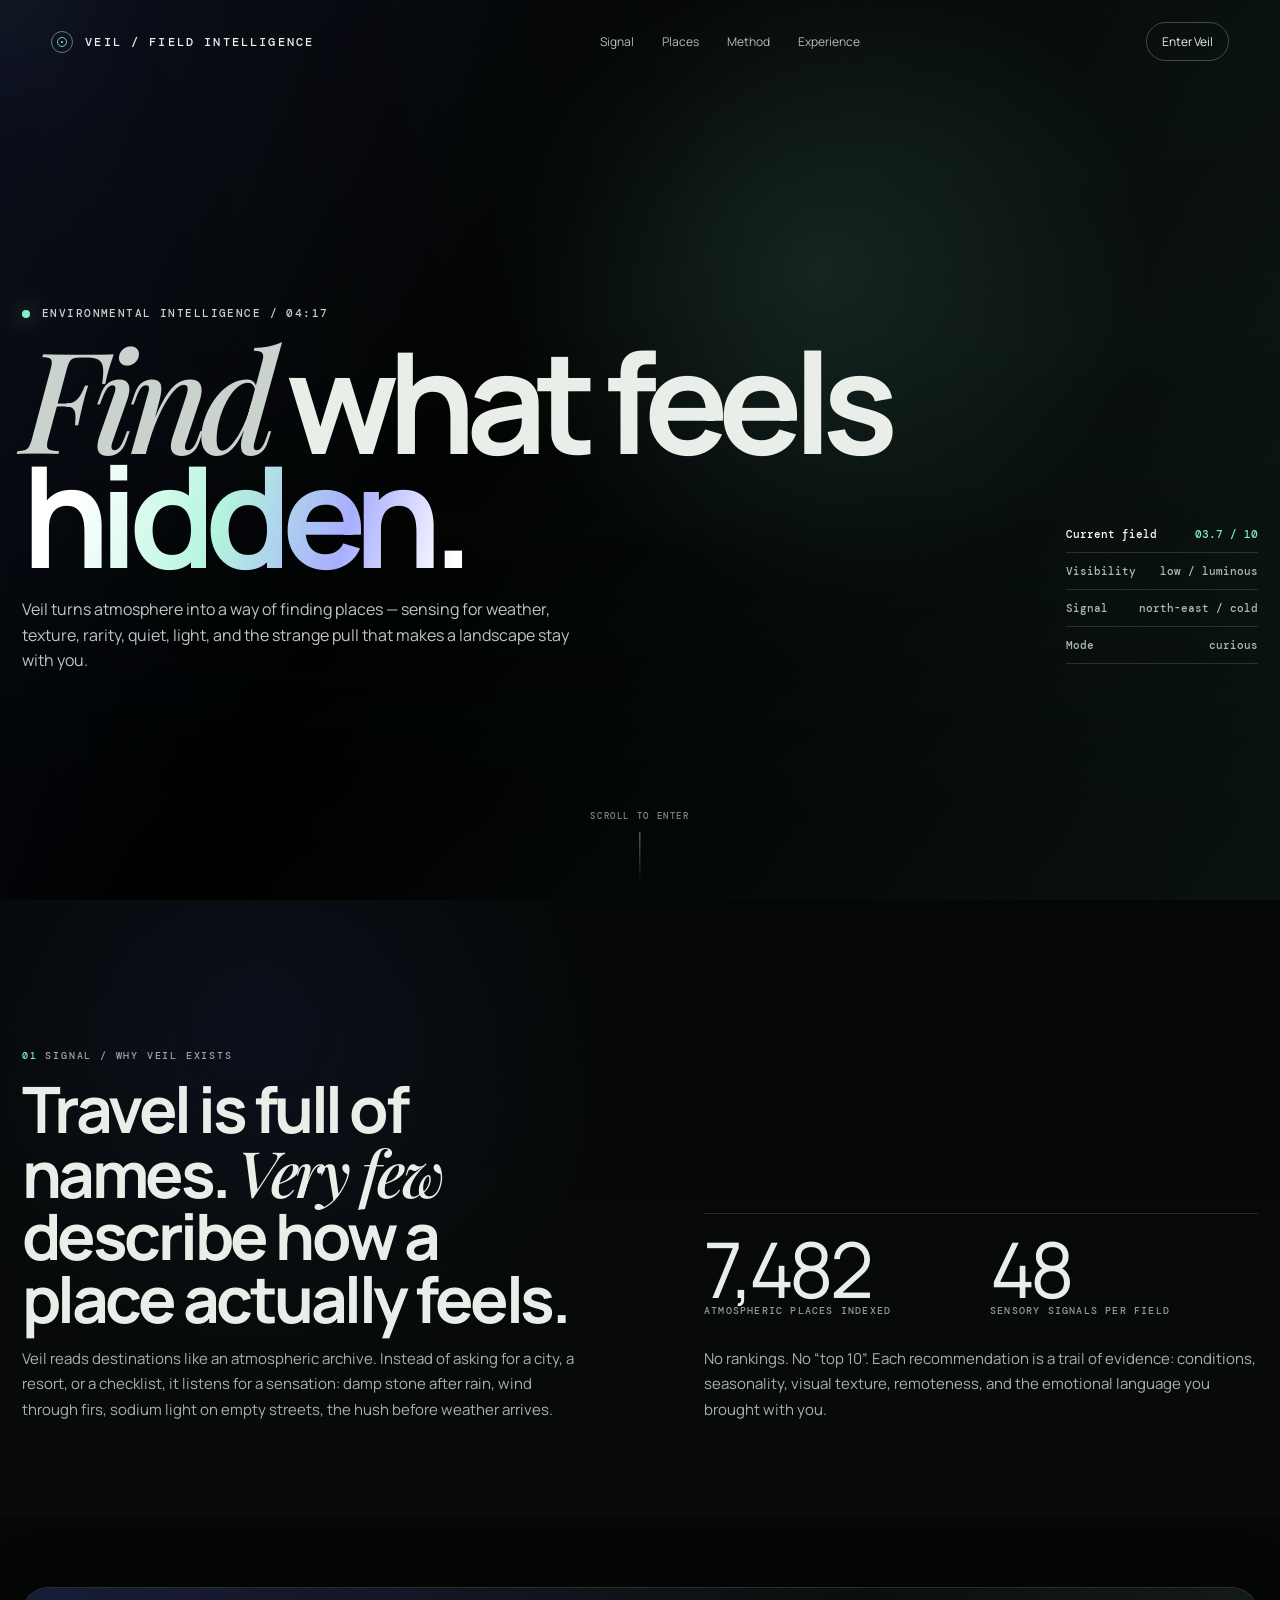
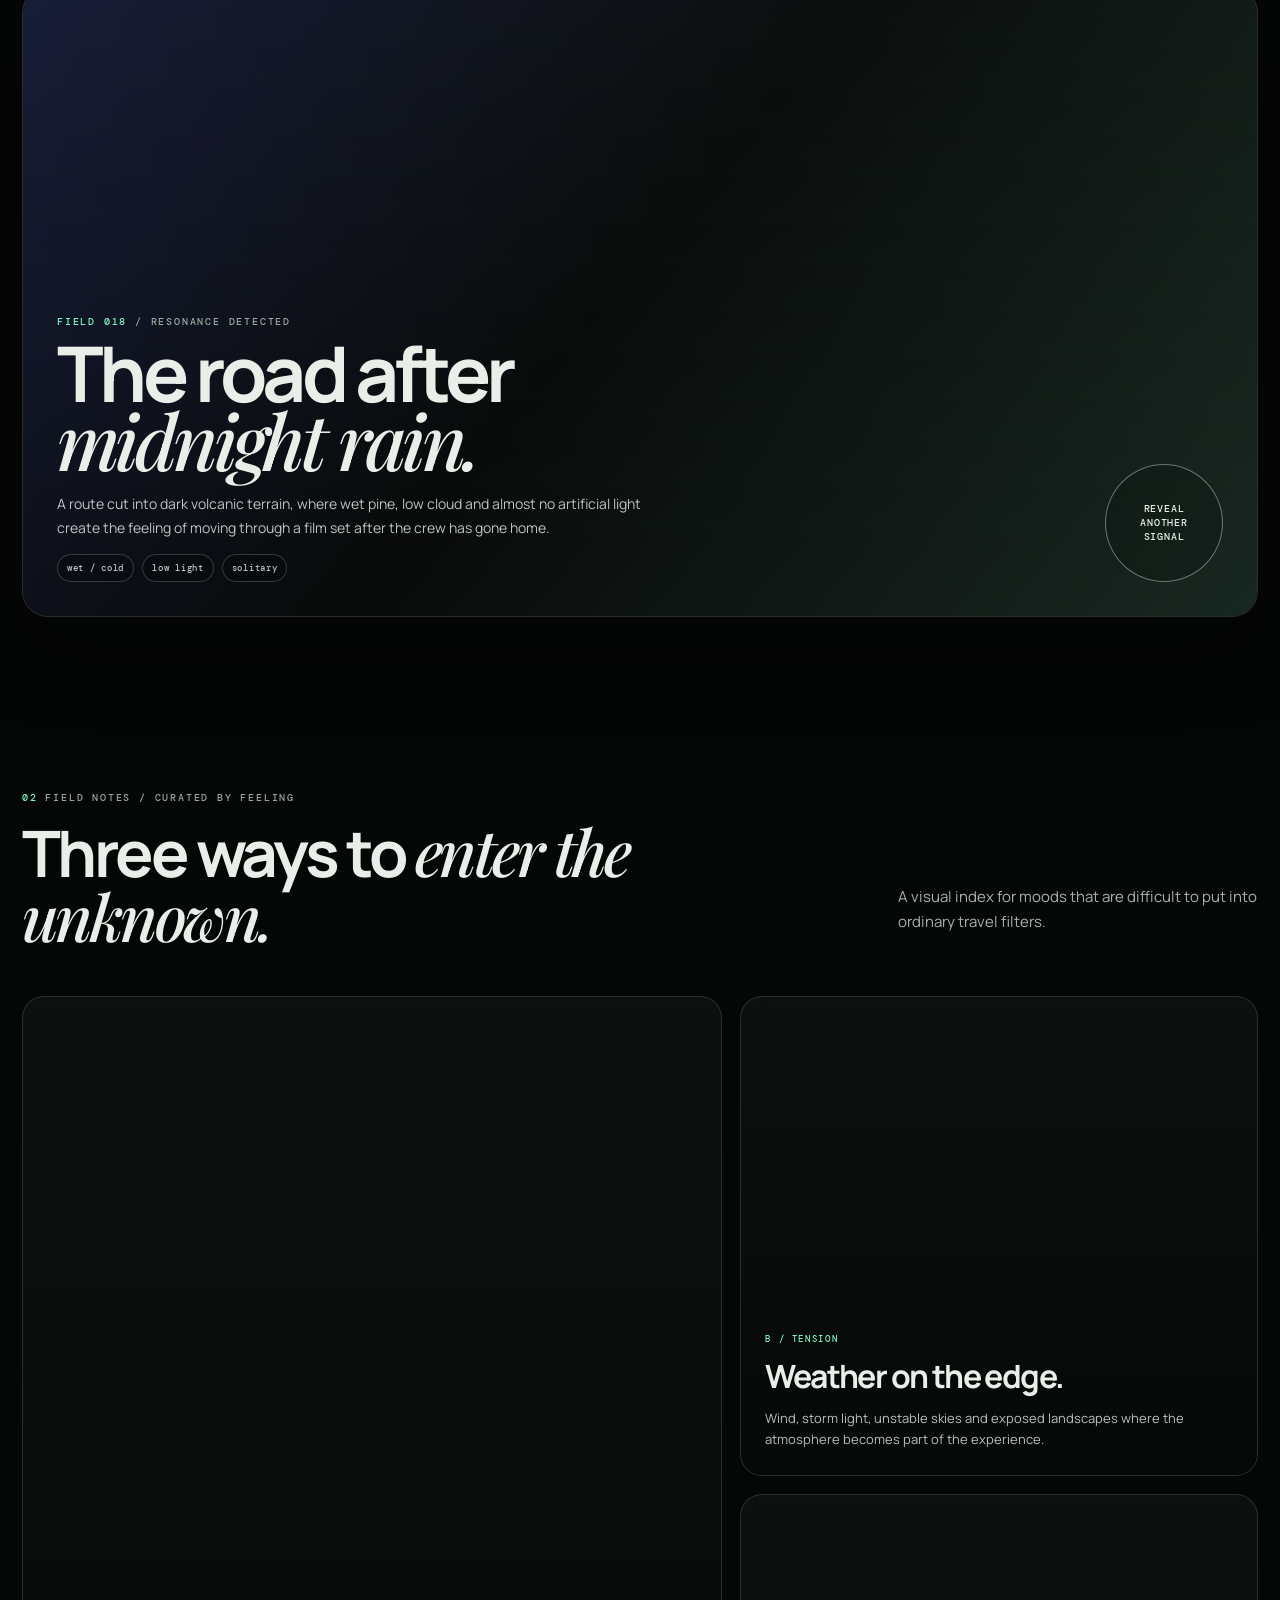
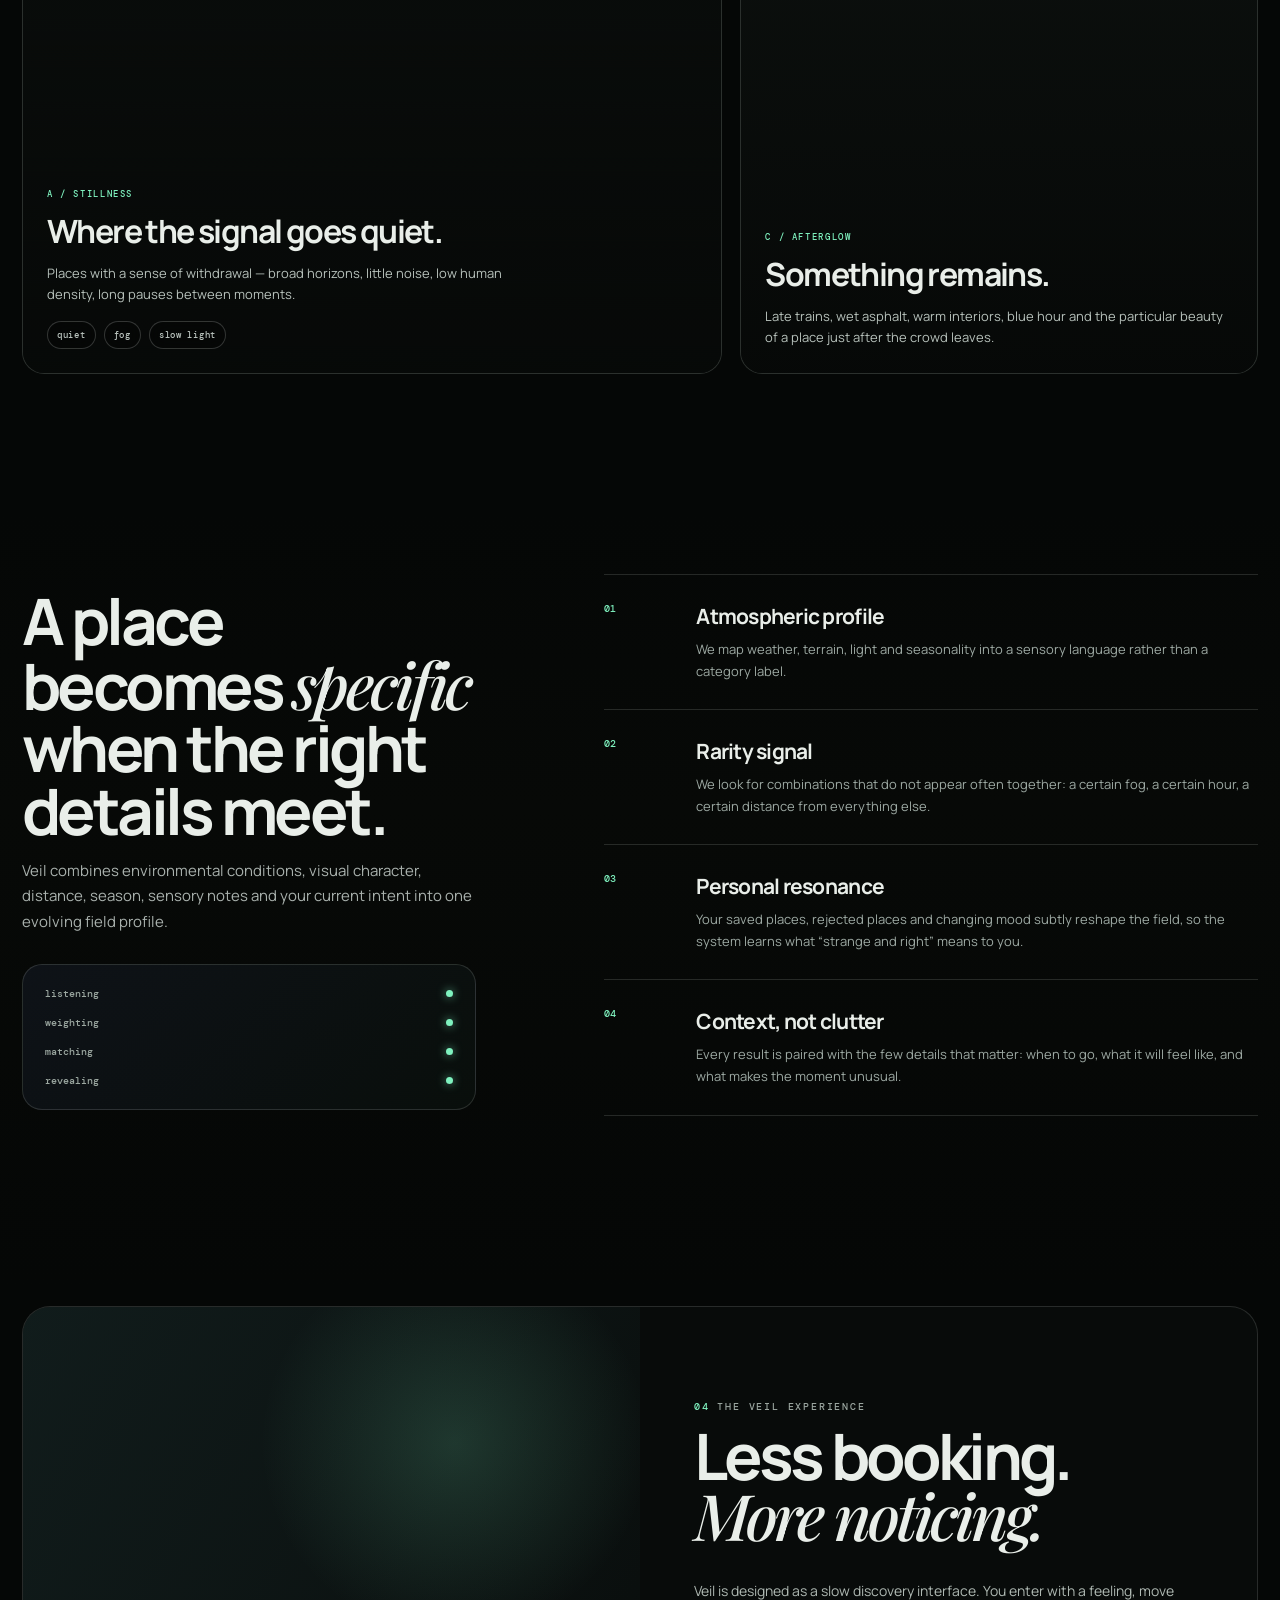
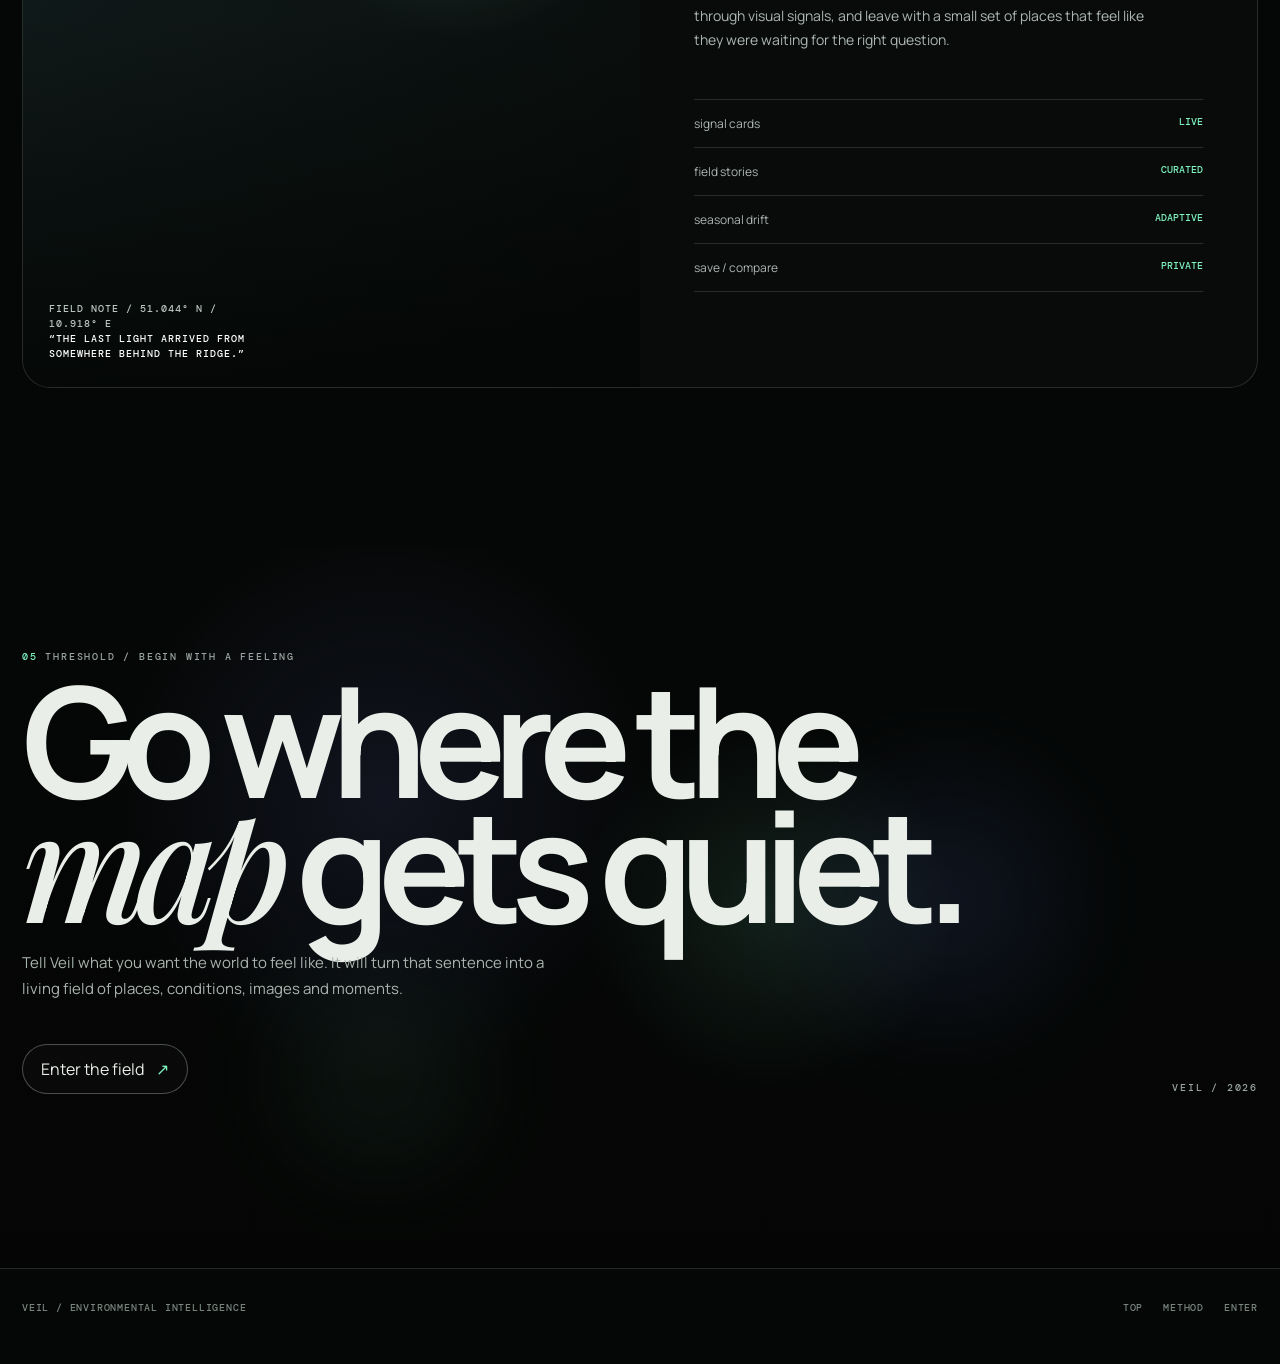
==== index.html @ 1cce7ec7 "Replace live homepage with randomly selected Veil website" ====
<!doctype html>
<html lang="en">
<head>
  <meta charset="utf-8" />
  <meta name="viewport" content="width=device-width, initial-scale=1" />
  <meta name="theme-color" content="#060807" />
  <meta name="description" content="Veil — an environmental intelligence experience for finding atmospheric places beyond ordinary travel categories." />
  <title>Veil — Find what feels hidden</title>
  <link rel="preconnect" href="https://fonts.googleapis.com">
  <link rel="preconnect" href="https://fonts.gstatic.com" crossorigin>
  <link href="https://fonts.googleapis.com/css2?family=DM+Mono:wght@400;500&family=Manrope:wght@400;500;600;700;800&family=Playfair+Display:ital,wght@0,500;0,600;1,500;1,600&display=swap" rel="stylesheet">
  <style>
    :root{
      --bg:#050706;
      --bg-soft:#0a0e0c;
      --paper:#e9eee9;
      --muted:#9ca8a2;
      --line:rgba(233,238,233,.14);
      --accent:#7ff2bf;
      --accent-2:#8c9cff;
      --accent-3:#75d7e7;
      --card:rgba(255,255,255,.045);
      --shadow:0 30px 80px rgba(0,0,0,.44);
      --ease:cubic-bezier(.2,.75,.2,1);
    }
    *{box-sizing:border-box}
    html{scroll-behavior:smooth;background:var(--bg)}
    body{margin:0;background:var(--bg);color:var(--paper);font-family:Manrope,system-ui,sans-serif;overflow-x:hidden}
    body.locked{overflow:hidden}
    a{color:inherit;text-decoration:none}
    button{font:inherit;color:inherit;background:none;border:0;cursor:pointer}
    img{display:block;max-width:100%}
    ::selection{background:rgba(127,242,191,.25);color:#fff}

    .grain{position:fixed;inset:-20%;pointer-events:none;z-index:50;opacity:.055;background-image:url("data:image/svg+xml,%3Csvg xmlns='http://www.w3.org/2000/svg' width='140' height='140' viewBox='0 0 140 140'%3E%3Cfilter id='n'%3E%3CfeTurbulence type='fractalNoise' baseFrequency='.83' numOctaves='4' stitchTiles='stitch'/%3E%3C/filter%3E%3Crect width='100%25' height='100%25' filter='url(%23n)' opacity='.9'/%3E%3C/svg%3E");mix-blend-mode:soft-light}
    .cursor-glow{position:fixed;width:340px;height:340px;border-radius:50%;pointer-events:none;z-index:2;transform:translate(-50%,-50%);background:radial-gradient(circle,rgba(127,242,191,.08),rgba(100,130,255,.05) 28%,transparent 68%);filter:blur(10px)}
    .ambient-orb{position:absolute;filter:blur(50px);pointer-events:none;opacity:.42}

    .nav{position:fixed;top:0;left:0;right:0;z-index:40;display:flex;align-items:center;justify-content:space-between;padding:22px clamp(22px,4vw,56px);transition:.45s var(--ease);border-bottom:1px solid transparent}
    .nav.scrolled{background:rgba(5,7,6,.72);backdrop-filter:blur(20px);border-color:var(--line)}
    .brand{display:flex;gap:12px;align-items:center;text-transform:uppercase;letter-spacing:.18em;font:500 12px/1 'DM Mono',monospace}
    .brand-mark{width:22px;height:22px;border:1px solid rgba(233,238,233,.45);border-radius:50%;position:relative}
    .brand-mark:before,.brand-mark:after{content:"";position:absolute;inset:5px;border:1px solid rgba(127,242,191,.85);border-radius:50%}
    .brand-mark:after{inset:9px;background:var(--accent);border:0;box-shadow:0 0 14px rgba(127,242,191,.6)}
    .nav-links{display:flex;gap:28px;font-size:12px;color:#b4bdb8}
    .nav-links a{transition:.25s ease}.nav-links a:hover{color:#fff}
    .nav-cta{padding:10px 15px;border:1px solid rgba(233,238,233,.25);border-radius:999px;font-size:12px;transition:.25s ease}
    .nav-cta:hover{border-color:rgba(127,242,191,.7);color:var(--accent)}

    main{position:relative;z-index:3}
    section{position:relative}
    .shell{width:min(1240px,calc(100% - 44px));margin:auto}
    .eyebrow{font:500 10px/1.2 'DM Mono',monospace;letter-spacing:.18em;text-transform:uppercase;color:#9aa59f}
    .eyebrow span{color:var(--accent)}
    .section-title{font-size:clamp(32px,5vw,66px);line-height:.98;letter-spacing:-.055em;margin:16px 0 0;max-width:780px}
    .section-title em{font-family:'Playfair Display',serif;font-weight:500}
    .body-copy{color:#a9b1ad;line-height:1.7;font-size:15px;max-width:620px}

    .hero{min-height:100svh;display:flex;align-items:flex-end;padding:140px 0 58px;overflow:hidden}
    .hero-media{position:absolute;inset:0;background:
      linear-gradient(180deg,rgba(5,7,6,.08) 0%,rgba(5,7,6,.22) 35%,rgba(5,7,6,.92) 86%,#050706 100%),
      linear-gradient(110deg,rgba(5,7,6,.42),transparent 44%,rgba(10,30,28,.22)),
      url('https://images.unsplash.com/photo-1511497584788-876760111969?auto=format&fit=crop&w=2200&q=86') center/cover;filter:saturate(.78) contrast(1.05)}
    .hero-media:after{content:"";position:absolute;inset:0;background:radial-gradient(circle at 64% 30%,rgba(104,225,207,.12),transparent 32%),linear-gradient(120deg,rgba(88,106,255,.11),transparent 38%,rgba(127,242,191,.07));mix-blend-mode:screen}
    .hero-content{position:relative;z-index:3;display:grid;grid-template-columns:minmax(0,1.18fr) minmax(260px,.42fr);gap:36px;align-items:end}
    .hero-kicker{display:flex;gap:12px;align-items:center;color:#cad1cd;font:500 11px/1 'DM Mono',monospace;text-transform:uppercase;letter-spacing:.13em;margin-bottom:20px}
    .pulse{width:8px;height:8px;border-radius:50%;background:var(--accent);box-shadow:0 0 22px rgba(127,242,191,.8)}
    .hero h1{font-size:clamp(68px,11vw,158px);line-height:.81;letter-spacing:-.075em;margin:0;max-width:940px}
    .hero h1 .soft{color:#cad2cd;font-family:'Playfair Display',serif;font-style:italic;font-weight:500;letter-spacing:-.07em}
    .hero h1 .glow{background:linear-gradient(105deg,#fff 15%,#b4f5dd 45%,#a8aeff 72%,#fff 95%);-webkit-background-clip:text;background-clip:text;color:transparent}
    .hero-sub{margin:26px 0 0;color:#bdc6c1;font-size:16px;line-height:1.6;max-width:560px}
    .hero-meta{justify-self:end;align-self:end;max-width:280px;padding-bottom:10px}
    .meta-line{display:flex;justify-content:space-between;gap:24px;border-bottom:1px solid var(--line);padding:11px 0;font:500 11px 'DM Mono',monospace;color:#adb8b2}
    .meta-line strong{color:#fff;font-weight:500}.meta-line em{font-style:normal;color:var(--accent)}
    .hero-scroll{position:absolute;bottom:18px;left:50%;transform:translateX(-50%);font:500 9px 'DM Mono',monospace;letter-spacing:.18em;color:#7d8984;text-transform:uppercase}
    .hero-scroll:after{content:"";display:block;width:1px;height:50px;background:linear-gradient(#7d8984,transparent);margin:10px auto 0}

    .intro{padding:150px 0 80px;background:radial-gradient(circle at 20% 20%,rgba(80,109,255,.08),transparent 32%),linear-gradient(180deg,#050706 0%,#080b0a 100%)}
    .intro-grid{display:grid;grid-template-columns:1fr 1fr;gap:10vw;align-items:end}
    .signal-box{border-top:1px solid var(--line);padding-top:20px;display:grid;grid-template-columns:1fr 1fr;gap:18px}

    .signal-value{font-size:clamp(42px,6vw,82px);letter-spacing:-.06em;line-height:.9}
    .signal-label{font:500 10px/1.5 'DM Mono',monospace;letter-spacing:.12em;text-transform:uppercase;color:#8f9c95;align-self:end}

    .reveal-station{padding:70px 0 155px}
    .station{position:relative;border:1px solid var(--line);border-radius:26px;min-height:630px;overflow:hidden;background:#0b0f0d;box-shadow:var(--shadow)}
    .station-media{position:absolute;inset:0;background:
      linear-gradient(180deg,rgba(7,10,9,.08),rgba(7,10,9,.9) 88%),
      url('https://images.unsplash.com/photo-1500534623283-312aade485b7?auto=format&fit=crop&w=2200&q=86') center/cover;filter:saturate(.72)}
    .station-overlay{position:absolute;inset:0;background:linear-gradient(130deg,rgba(75,87,255,.18),transparent 48%,rgba(127,242,191,.13));mix-blend-mode:screen}
    .station-content{position:absolute;inset:auto 34px 34px 34px;display:grid;grid-template-columns:1fr auto;gap:34px;align-items:end}
    .station-title{font-size:clamp(40px,6vw,86px);line-height:.88;letter-spacing:-.06em;margin:11px 0 16px;max-width:720px}
    .station-title em{font-family:'Playfair Display',serif;font-weight:500}
    .station-copy{color:#bbc4bf;max-width:610px;line-height:1.7;font-size:14px}
    .round-action{width:118px;height:118px;border:1px solid rgba(233,238,233,.42);border-radius:50%;display:grid;place-items:center;transition:.4s var(--ease);background:rgba(0,0,0,.14);backdrop-filter:blur(8px)}
    .round-action:hover{transform:scale(1.06) rotate(3deg);border-color:var(--accent);box-shadow:0 0 40px rgba(127,242,191,.12)}
    .round-action span{font:500 10px 'DM Mono',monospace;text-align:center;line-height:1.4;letter-spacing:.08em;text-transform:uppercase}

    .editorial{padding:20px 0 140px}
    .editorial-head{display:flex;justify-content:space-between;gap:30px;align-items:end;margin-bottom:46px}
    .editorial-head .body-copy{max-width:360px}
    .mosaic{display:grid;grid-template-columns:1.15fr .85fr;gap:18px}
    .tile{position:relative;border-radius:22px;overflow:hidden;border:1px solid var(--line);min-height:480px;background:#0c100e}
    .tile.tall{min-height:690px}
    .tile-media{position:absolute;inset:0;background-size:cover;background-position:center;transition:transform 1.4s var(--ease),filter 1s ease}
    .tile:hover .tile-media{transform:scale(1.05);filter:saturate(.95) contrast(1.04)}
    .tile.one .tile-media{background-image:linear-gradient(180deg,rgba(6,8,7,.02),rgba(6,8,7,.9)),url('https://images.unsplash.com/photo-1464822759023-fed622ff2c3b?auto=format&fit=crop&w=1500&q=86')}
    .tile.two .tile-media{background-image:linear-gradient(180deg,rgba(6,8,7,.04),rgba(6,8,7,.94)),url('https://images.unsplash.com/photo-1500534623283-312aade485b7?auto=format&fit=crop&w=1200&q=86')}
    .tile.three .tile-media{background-image:linear-gradient(180deg,rgba(6,8,7,.04),rgba(6,8,7,.94)),url('https://images.unsplash.com/photo-1441974231531-c6227db76b6e?auto=format&fit=crop&w=1200&q=86')}
    .tile-content{position:absolute;left:24px;right:24px;bottom:24px}.tile-index{font:500 9px 'DM Mono',monospace;letter-spacing:.18em;color:var(--accent)}
    .tile h3{font-size:32px;letter-spacing:-.05em;margin:9px 0 10px}.tile p{margin:0;color:#b7c1bb;line-height:1.65;max-width:470px;font-size:13px}
    .tag-row{display:flex;flex-wrap:wrap;gap:8px;margin-top:15px}.tag{font:500 9px 'DM Mono',monospace;letter-spacing:.08em;padding:7px 9px;border:1px solid rgba(233,238,233,.2);border-radius:999px;color:#b9c2bd;background:rgba(0,0,0,.16);backdrop-filter:blur(10px)}

    .method{padding:60px 0 170px;background:linear-gradient(180deg,#050706,#070907 38%,#050706)}
    .method-grid{display:grid;grid-template-columns:.82fr 1.18fr;gap:10vw}
    .method-sticky{position:sticky;top:110px;height:max-content}
    .method-list{border-top:1px solid var(--line)}
    .method-item{display:grid;grid-template-columns:64px 1fr;gap:28px;padding:27px 0;border-bottom:1px solid var(--line);transition:.35s ease}
    .method-item:hover{padding-left:12px;background:linear-gradient(90deg,rgba(127,242,191,.03),transparent)}
    .method-num{font:500 10px 'DM Mono',monospace;color:var(--accent)}
    .method-item h3{margin:0 0 8px;font-size:21px;letter-spacing:-.035em}.method-item p{margin:0;color:#9da9a3;line-height:1.7;font-size:13px;max-width:600px}
    .flow-card{margin-top:30px;padding:22px;border:1px solid var(--line);border-radius:20px;background:linear-gradient(135deg,rgba(125,154,255,.07),rgba(127,242,191,.03));display:grid;gap:16px}
    .flow-row{display:flex;justify-content:space-between;align-items:center;font:500 10px 'DM Mono',monospace;color:#9ca8a1}.flow-dot{width:7px;height:7px;border-radius:50%;background:var(--accent);box-shadow:0 0 10px rgba(127,242,191,.7)}

    .experience{padding:20px 0 160px}
    .experience-card{display:grid;grid-template-columns:1fr 1fr;border:1px solid var(--line);border-radius:28px;overflow:hidden;background:#080b0a}
    .experience-visual{min-height:680px;position:relative;background:linear-gradient(120deg,rgba(24,42,42,.55),rgba(8,11,10,.12)),url('https://images.unsplash.com/photo-1496307042754-b4aa456c4a2d?auto=format&fit=crop&w=1600&q=86') center/cover}
    .experience-visual:before{content:"";position:absolute;inset:0;background:radial-gradient(circle at 70% 20%,rgba(127,242,191,.16),transparent 28%),linear-gradient(180deg,transparent 45%,rgba(3,5,4,.82))}
    .visual-note{position:absolute;left:26px;bottom:26px;font:500 10px/1.5 'DM Mono',monospace;color:#bbc5bf;max-width:220px;text-transform:uppercase;letter-spacing:.1em}
    .visual-note strong{color:#fff;font-weight:500}.experience-copy{padding:58px 54px;display:flex;flex-direction:column;justify-content:center}.experience-copy h2{font-size:clamp(40px,5vw,72px);line-height:.92;letter-spacing:-.06em;margin:14px 0 18px}.experience-copy h2 em{font-family:'Playfair Display',serif;font-weight:500}.experience-copy p{color:#aeb8b2;line-height:1.75;max-width:480px;font-size:14px}.mini-list{margin:32px 0 0;border-top:1px solid var(--line)}.mini-list div{display:flex;justify-content:space-between;gap:20px;padding:15px 0;border-bottom:1px solid var(--line);font-size:12px;color:#aeb7b2}.mini-list span:last-child{font:500 10px 'DM Mono',monospace;color:var(--accent)}

    .cta{padding:50px 0 120px;min-height:80vh;display:flex;align-items:center;overflow:hidden}
    .cta-bg{position:absolute;inset:0;background:radial-gradient(circle at 60% 50%,rgba(127,242,191,.11),transparent 22%),radial-gradient(circle at 30% 35%,rgba(129,140,255,.1),transparent 28%),linear-gradient(180deg,#050706,#040504)}
    .cta-grid{display:grid;grid-template-columns:1fr auto;gap:40px;align-items:end;position:relative;z-index:3}
    .cta h2{font-size:clamp(70px,12vw,170px);letter-spacing:-.085em;line-height:.78;margin:17px 0 26px;max-width:1000px}.cta h2 .serif{font-family:'Playfair Display',serif;font-style:italic;font-weight:500}.cta-copy{color:#aab4ae;max-width:540px;line-height:1.7;font-size:15px}.cta-button{display:inline-flex;align-items:center;gap:12px;margin-top:28px;border:1px solid rgba(233,238,233,.3);padding:13px 18px;border-radius:999px;transition:.35s var(--ease);background:rgba(255,255,255,.02)}.cta-button:after{content:"↗";font-size:16px;color:var(--accent)}.cta-button:hover{border-color:var(--accent);transform:translateY(-2px);background:rgba(127,242,191,.05)}
    .orb-a{width:360px;height:360px;right:12%;top:24%;background:radial-gradient(circle,rgba(106,147,255,.34),transparent 68%)}.orb-b{width:300px;height:300px;left:18%;bottom:6%;background:radial-gradient(circle,rgba(127,242,191,.22),transparent 68%)}

    footer{padding:32px 0 50px;border-top:1px solid var(--line);color:#78847d}.footer-row{display:flex;justify-content:space-between;gap:20px;align-items:center;font:500 10px 'DM Mono',monospace;letter-spacing:.08em;text-transform:uppercase}.footer-links{display:flex;gap:20px}.footer-links a:hover{color:#cbd4cf}

    .modal{position:fixed;inset:0;z-index:70;background:rgba(2,3,2,.82);backdrop-filter:blur(24px);display:grid;place-items:center;padding:24px;opacity:0;pointer-events:none;transition:.35s ease}.modal.open{opacity:1;pointer-events:auto}.modal-card{width:min(900px,100%);aspect-ratio:16/9;border:1px solid var(--line);border-radius:24px;overflow:hidden;position:relative;background:#07100d;box-shadow:0 40px 120px rgba(0,0,0,.7);transform:translateY(18px) scale(.98);transition:.45s var(--ease)}.modal.open .modal-card{transform:none}.modal-media{position:absolute;inset:0;background:linear-gradient(180deg,rgba(3,6,5,.05),rgba(3,6,5,.92)),url('https://images.unsplash.com/photo-1482192505345-5655af888cc4?auto=format&fit=crop&w=1800&q=86') center/cover}.modal-center{position:absolute;inset:0;display:grid;place-items:center}.play{width:92px;height:92px;border-radius:50%;border:1px solid rgba(255,255,255,.65);background:rgba(255,255,255,.08);backdrop-filter:blur(10px);display:grid;place-items:center}.play:before{content:"";border-left:16px solid #fff;border-top:10px solid transparent;border-bottom:10px solid transparent;margin-left:5px}.modal-close{position:absolute;top:18px;right:18px;width:38px;height:38px;border-radius:50%;border:1px solid rgba(255,255,255,.25);display:grid;place-items:center;color:#fff;font-size:18px;background:rgba(0,0,0,.16)}

    .reveal{opacity:0;transform:translateY(40px);transition:opacity .95s var(--ease),transform .95s var(--ease)}.reveal.in{opacity:1;transform:none}
    .delay-1{transition-delay:.08s}.delay-2{transition-delay:.16s}.delay-3{transition-delay:.24s}

    @media (max-width: 900px){
      .nav-links{display:none}.nav{padding:18px 20px}.nav-cta{padding:9px 12px}
      .hero{padding-top:120px}.hero-content,.intro-grid,.method-grid,.experience-card,.cta-grid{grid-template-columns:1fr}.hero-meta{justify-self:start;width:100%;max-width:460px;margin-top:30px}.hero h1{font-size:clamp(62px,16vw,112px)}
      .intro{padding-top:110px}.mosaic{grid-template-columns:1fr}.tile.tall{min-height:560px}.method-sticky{position:relative;top:auto}.method-grid{gap:60px}.experience-visual{min-height:520px}.experience-copy{padding:44px 30px}.cta{min-height:68vh}.cta-grid{align-items:start}.cta h2{font-size:clamp(70px,19vw,128px)}
    }
    @media (max-width: 560px){
      .shell{width:min(100% - 28px,1240px)}.hero{padding-bottom:44px}.hero h1{font-size:21vw}.hero-sub{font-size:14px}.hero-meta{max-width:none}.station{min-height:560px;border-radius:20px}.station-content{inset:auto 20px 20px 20px;grid-template-columns:1fr}.round-action{width:84px;height:84px}.editorial-head{display:block}.editorial-head .body-copy{margin-top:18px}.tile{min-height:430px}.tile.tall{min-height:520px}.experience-card{border-radius:20px}.experience-visual{min-height:440px}.cta h2{font-size:23vw}.footer-row{display:block}.footer-links{margin-top:14px}
    }
    @media (prefers-reduced-motion: reduce){html{scroll-behavior:auto}.reveal{transition:none;opacity:1;transform:none}.tile-media,.station-media{transition:none}.cursor-glow{display:none}}
  </style>
</head>
<body>
  <div class="grain"></div>
  <div class="cursor-glow" id="cursorGlow"></div>

  <header class="nav" id="nav">
    <a class="brand" href="#top" aria-label="Veil home"><span class="brand-mark"></span><span>Veil / field intelligence</span></a>

    <nav class="nav-links" aria-label="Primary navigation">
      <a href="#signal">Signal</a><a href="#places">Places</a><a href="#method">Method</a><a href="#experience">Experience</a>
    </nav>
    <a class="nav-cta" href="#enter">Enter Veil</a>
  </header>

  <main id="top">
    <section class="hero">
      <div class="hero-media" aria-hidden="true"></div>
      <div class="shell hero-content">
        <div>
          <div class="hero-kicker"><span class="pulse"></span> environmental intelligence / 04:17</div>
          <h1 class="reveal"><span class="soft">Find</span> what feels <span class="glow">hidden.</span></h1>
          <p class="hero-sub reveal delay-1">Veil turns atmosphere into a way of finding places — sensing for weather, texture, rarity, quiet, light, and the strange pull that makes a landscape stay with you.</p>
        </div>
        <div class="hero-meta reveal delay-2">
          <div class="meta-line"><strong>Current field</strong><em>03.7 / 10</em></div>
          <div class="meta-line"><span>Visibility</span><span>low / luminous</span></div>
          <div class="meta-line"><span>Signal</span><span>north-east / cold</span></div>
          <div class="meta-line"><span>Mode</span><span>curious</span></div>
        </div>
      </div>
      <div class="hero-scroll">scroll to enter</div>
    </section>

    <section class="intro" id="signal">
      <div class="shell intro-grid">
        <div class="reveal">
          <div class="eyebrow"><span>01</span> signal / why veil exists</div>
          <h2 class="section-title">Travel is full of names. <em>Very few</em> describe how a place actually feels.</h2>
          <p class="body-copy">Veil reads destinations like an atmospheric archive. Instead of asking for a city, a resort, or a checklist, it listens for a sensation: damp stone after rain, wind through firs, sodium light on empty streets, the hush before weather arrives.</p>
        </div>
        <div class="reveal delay-2">
          <div class="signal-box">
            <div><div class="signal-value">7,482</div><div class="signal-label">atmospheric places indexed</div></div>
            <div><div class="signal-value">48</div><div class="signal-label">sensory signals per field</div></div>
          </div>
          <p class="body-copy" style="margin-top:28px">No rankings. No “top 10”. Each recommendation is a trail of evidence: conditions, seasonality, visual texture, remoteness, and the emotional language you brought with you.</p>
        </div>
      </div>
    </section>

    <section class="reveal-station" id="places">
      <div class="shell">
        <div class="station reveal">
          <div class="station-media" id="stationMedia"></div>
          <div class="station-overlay"></div>
          <div class="station-content">
            <div>
              <div class="eyebrow"><span id="stationCode">field 018</span> / resonance detected</div>
              <h2 class="station-title" id="stationTitle">The road after <em>midnight rain.</em></h2>
              <p class="station-copy" id="stationCopy">A route cut into dark volcanic terrain, where wet pine, low cloud and almost no artificial light create the feeling of moving through a film set after the crew has gone home.</p>
              <div class="tag-row" id="stationTags"><span class="tag">wet / cold</span><span class="tag">low light</span><span class="tag">solitary</span></div>
            </div>
            <button class="round-action" id="revealBtn" type="button"><span>reveal<br>another<br>signal</span></button>
          </div>
        </div>
      </div>
    </section>

    <section class="editorial">
      <div class="shell">
        <div class="editorial-head reveal">
          <div><div class="eyebrow"><span>02</span> field notes / curated by feeling</div><h2 class="section-title">Three ways to <em>enter the unknown.</em></h2></div>
          <p class="body-copy">A visual index for moods that are difficult to put into ordinary travel filters.</p>
        </div>
        <div class="mosaic">
          <article class="tile tall one reveal"><div class="tile-media"></div><div class="tile-content"><div class="tile-index">A / STILLNESS</div><h3>Where the signal goes quiet.</h3><p>Places with a sense of withdrawal — broad horizons, little noise, low human density, long pauses between moments.</p><div class="tag-row"><span class="tag">quiet</span><span class="tag">fog</span><span class="tag">slow light</span></div></div></article>
          <div style="display:grid;gap:18px">
            <article class="tile two reveal delay-1"><div class="tile-media"></div><div class="tile-content"><div class="tile-index">B / TENSION</div><h3>Weather on the edge.</h3><p>Wind, storm light, unstable skies and exposed landscapes where the atmosphere becomes part of the experience.</p></div></article>
            <article class="tile three reveal delay-2"><div class="tile-media"></div><div class="tile-content"><div class="tile-index">C / AFTERGLOW</div><h3>Something remains.</h3><p>Late trains, wet asphalt, warm interiors, blue hour and the particular beauty of a place just after the crowd leaves.</p></div></article>
          </div>
        </div>
      </div>
    </section>

    <section class="method" id="method">
      <div class="shell method-grid">
        <div class="method-sticky reveal">

          <h2 class="section-title">A place becomes <em>specific</em> when the right details meet.</h2>
          <p class="body-copy">Veil combines environmental conditions, visual character, distance, season, sensory notes and your current intent into one evolving field profile.</p>
          <div class="flow-card"><div class="flow-row"><span>listening</span><span class="flow-dot"></span></div><div class="flow-row"><span>weighting</span><span class="flow-dot"></span></div><div class="flow-row"><span>matching</span><span class="flow-dot"></span></div><div class="flow-row"><span>revealing</span><span class="flow-dot"></span></div></div>
        </div>
        <div class="method-list">
          <div class="method-item reveal"><div class="method-num">01</div><div><h3>Atmospheric profile</h3><p>We map weather, terrain, light and seasonality into a sensory language rather than a category label.</p></div></div>
          <div class="method-item reveal delay-1"><div class="method-num">02</div><div><h3>Rarity signal</h3><p>We look for combinations that do not appear often together: a certain fog, a certain hour, a certain distance from everything else.</p></div></div>
          <div class="method-item reveal delay-2"><div class="method-num">03</div><div><h3>Personal resonance</h3><p>Your saved places, rejected places and changing mood subtly reshape the field, so the system learns what “strange and right” means to you.</p></div></div>
          <div class="method-item reveal delay-3"><div class="method-num">04</div><div><h3>Context, not clutter</h3><p>Every result is paired with the few details that matter: when to go, what it will feel like, and what makes the moment unusual.</p></div></div>
        </div>
      </div>
    </section>

    <section class="experience" id="experience">
      <div class="shell">
        <div class="experience-card reveal">
          <div class="experience-visual"><div class="visual-note">field note / 51.044° N / 10.918° E<br><strong>“The last light arrived from somewhere behind the ridge.”</strong></div></div>
          <div class="experience-copy">
            <div class="eyebrow"><span>04</span> the veil experience</div>
            <h2>Less booking. <em>More noticing.</em></h2>
            <p>Veil is designed as a slow discovery interface. You enter with a feeling, move through visual signals, and leave with a small set of places that feel like they were waiting for the right question.</p>
            <div class="mini-list"><div><span>signal cards</span><span>LIVE</span></div><div><span>field stories</span><span>CURATED</span></div><div><span>seasonal drift</span><span>ADAPTIVE</span></div><div><span>save / compare</span><span>PRIVATE</span></div></div>
          </div>
        </div>
      </div>
    </section>

    <section class="cta" id="enter">
      <div class="cta-bg"></div><div class="ambient-orb orb-a"></div><div class="ambient-orb orb-b"></div>
      <div class="shell cta-grid">
        <div class="reveal"><div class="eyebrow"><span>05</span> threshold / begin with a feeling</div><h2>Go where the <span class="serif">map</span> gets quiet.</h2><p class="cta-copy">Tell Veil what you want the world to feel like. It will turn that sentence into a living field of places, conditions, images and moments.</p><button class="cta-button" id="enterBtn" type="button">Enter the field</button></div>
        <div class="eyebrow reveal delay-2" style="justify-self:end">VEIL / 2026</div>
      </div>
    </section>
  </main>

  <footer><div class="shell footer-row"><div>VEIL / environmental intelligence</div><div class="footer-links"><a href="#top">top</a><a href="#method">method</a><a href="#enter">enter</a></div></div></footer>

  <div class="modal" id="modal" aria-hidden="true"><div class="modal-card" role="dialog" aria-modal="true" aria-label="Veil field preview"><div class="modal-media"></div><div class="modal-center"><button class="play" type="button" aria-label="Preview field story"></button></div><button class="modal-close" type="button" id="modalClose" aria-label="Close">×</button></div></div>

  <script>
    const nav=document.getElementById('nav');
    const glow=document.getElementById('cursorGlow');
    const modal=document.getElementById('modal');
    const modalClose=document.getElementById('modalClose');
    const enterBtn=document.getElementById('enterBtn');

    window.addEventListener('scroll',()=>nav.classList.toggle('scrolled',window.scrollY>24),{passive:true});
    window.addEventListener('pointermove',e=>{glow.style.left=e.clientX+'px';glow.style.top=e.clientY+'px'});

    const io=new IntersectionObserver((entries)=>{entries.forEach(entry=>{if(entry.isIntersecting){entry.target.classList.add('in');io.unobserve(entry.target)}})},{threshold:.12});
    document.querySelectorAll('.reveal').forEach(el=>io.observe(el));

    const stations=[
      {code:'field 018',title:'The road after <em>midnight rain.</em>',copy:'A route cut into dark volcanic terrain, where wet pine, low cloud and almost no artificial light create the feeling of moving through a film set after the crew has gone home.',tags:['wet / cold','low light','solitary'],img:'https://images.unsplash.com/photo-1464822759023-fed622ff2c3b?auto=format&fit=crop&w=2200&q=86'},
      {code:'field 042',title:'An observatory at <em>blue hour.</em>',copy:'A high ridge with thin air, a concrete dome, and the brief transition where the sky turns cobalt before the first stars arrive.',tags:['elevated','blue hour','clear'],img:'https://images.unsplash.com/photo-1462331940025-496dfbfc7564?auto=format&fit=crop&w=2200&q=86'},
      {code:'field 067',title:'The room above the <em>harbour fog.</em>',copy:'A warm interior over a sleeping coastline — gulls, sodium lamps, condensation on glass, and a horizon erased by weather.',tags:['marine','warm / cool','night'],img:'https://images.unsplash.com/photo-1500534623283-312aade485b7?auto=format&fit=crop&w=2200&q=86'},
      {code:'field 093',title:'Forest light after <em>the storm.</em>',copy:'Broken shafts of light cut through wet firs while everything still carries the low pressure of the weather that just passed.',tags:['after rain','green','textured'],img:'https://images.unsplash.com/photo-1441974231531-c6227db76b6e?auto=format&fit=crop&w=2200&q=86'}
    ];
    let stationIndex=0;
    const title=document.getElementById('stationTitle'),copy=document.getElementById('stationCopy'),code=document.getElementById('stationCode'),tags=document.getElementById('stationTags'),media=document.getElementById('stationMedia');
    function renderStation(i){const s=stations[i];code.textContent=s.code;title.innerHTML=s.title;copy.textContent=s.copy;tags.innerHTML=s.tags.map(t=>`<span class="tag">${t}</span>`).join('');media.style.backgroundImage=`linear-gradient(180deg,rgba(7,10,9,.08),rgba(7,10,9,.9) 88%),url('${s.img}')`;media.animate([{opacity:.35,transform:'scale(1.04)'},{opacity:1,transform:'scale(1)'}],{duration:900,easing:'cubic-bezier(.2,.75,.2,1)'})}
    document.getElementById('revealBtn').addEventListener('click',()=>{stationIndex=(stationIndex+1)%stations.length;renderStation(stationIndex)});

    function openModal(){modal.classList.add('open');modal.setAttribute('aria-hidden','false');document.body.classList.add('locked')}
    function closeModal(){modal.classList.remove('open');modal.setAttribute('aria-hidden','true');document.body.classList.remove('locked')}
    enterBtn.addEventListener('click',openModal);modalClose.addEventListener('click',closeModal);modal.addEventListener('click',e=>{if(e.target===modal)closeModal()});window.addEventListener('keydown',e=>{if(e.key==='Escape')closeModal()});

    // Make all internal nav anchors work even when the browser is restoring a prior scroll position.
    window.addEventListener('load',()=>{if(location.hash){setTimeout(()=>document.querySelector(location.hash)?.scrollIntoView(),80)}});
  </script>
</body>
</html>
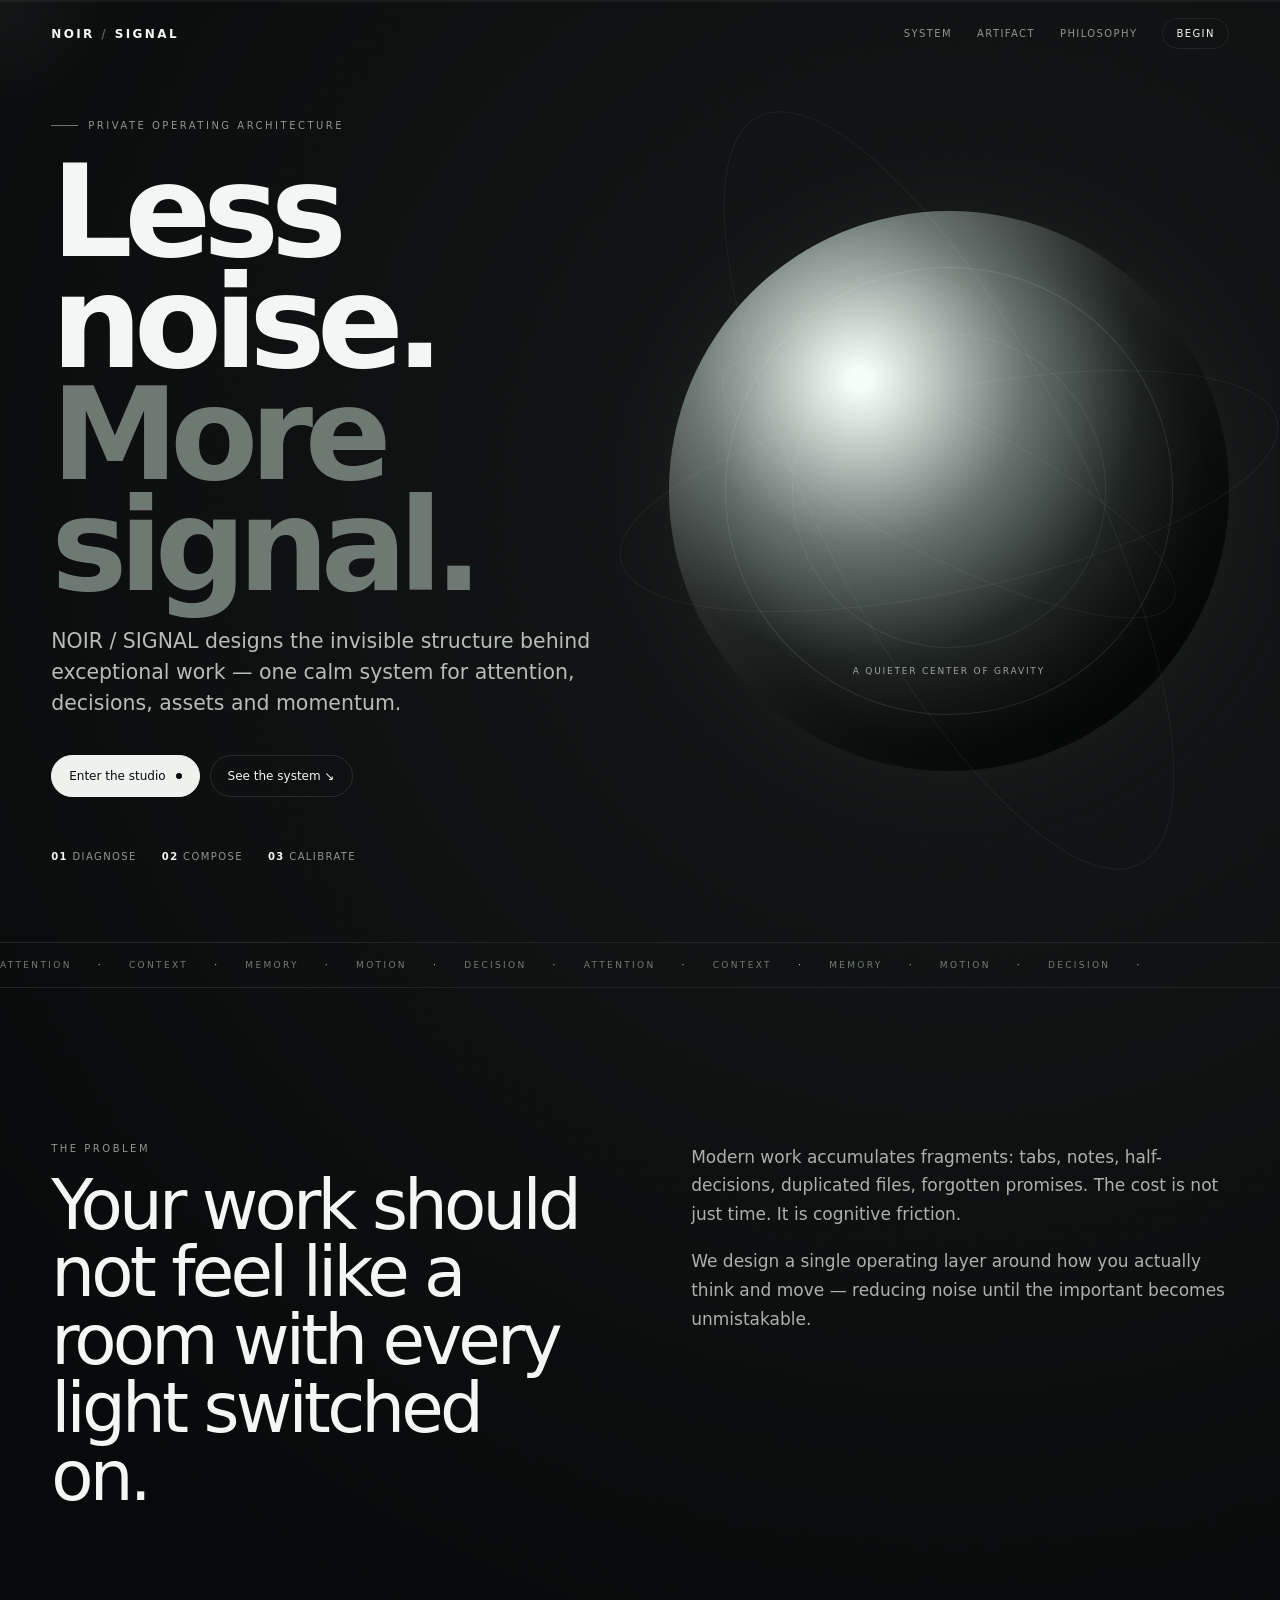
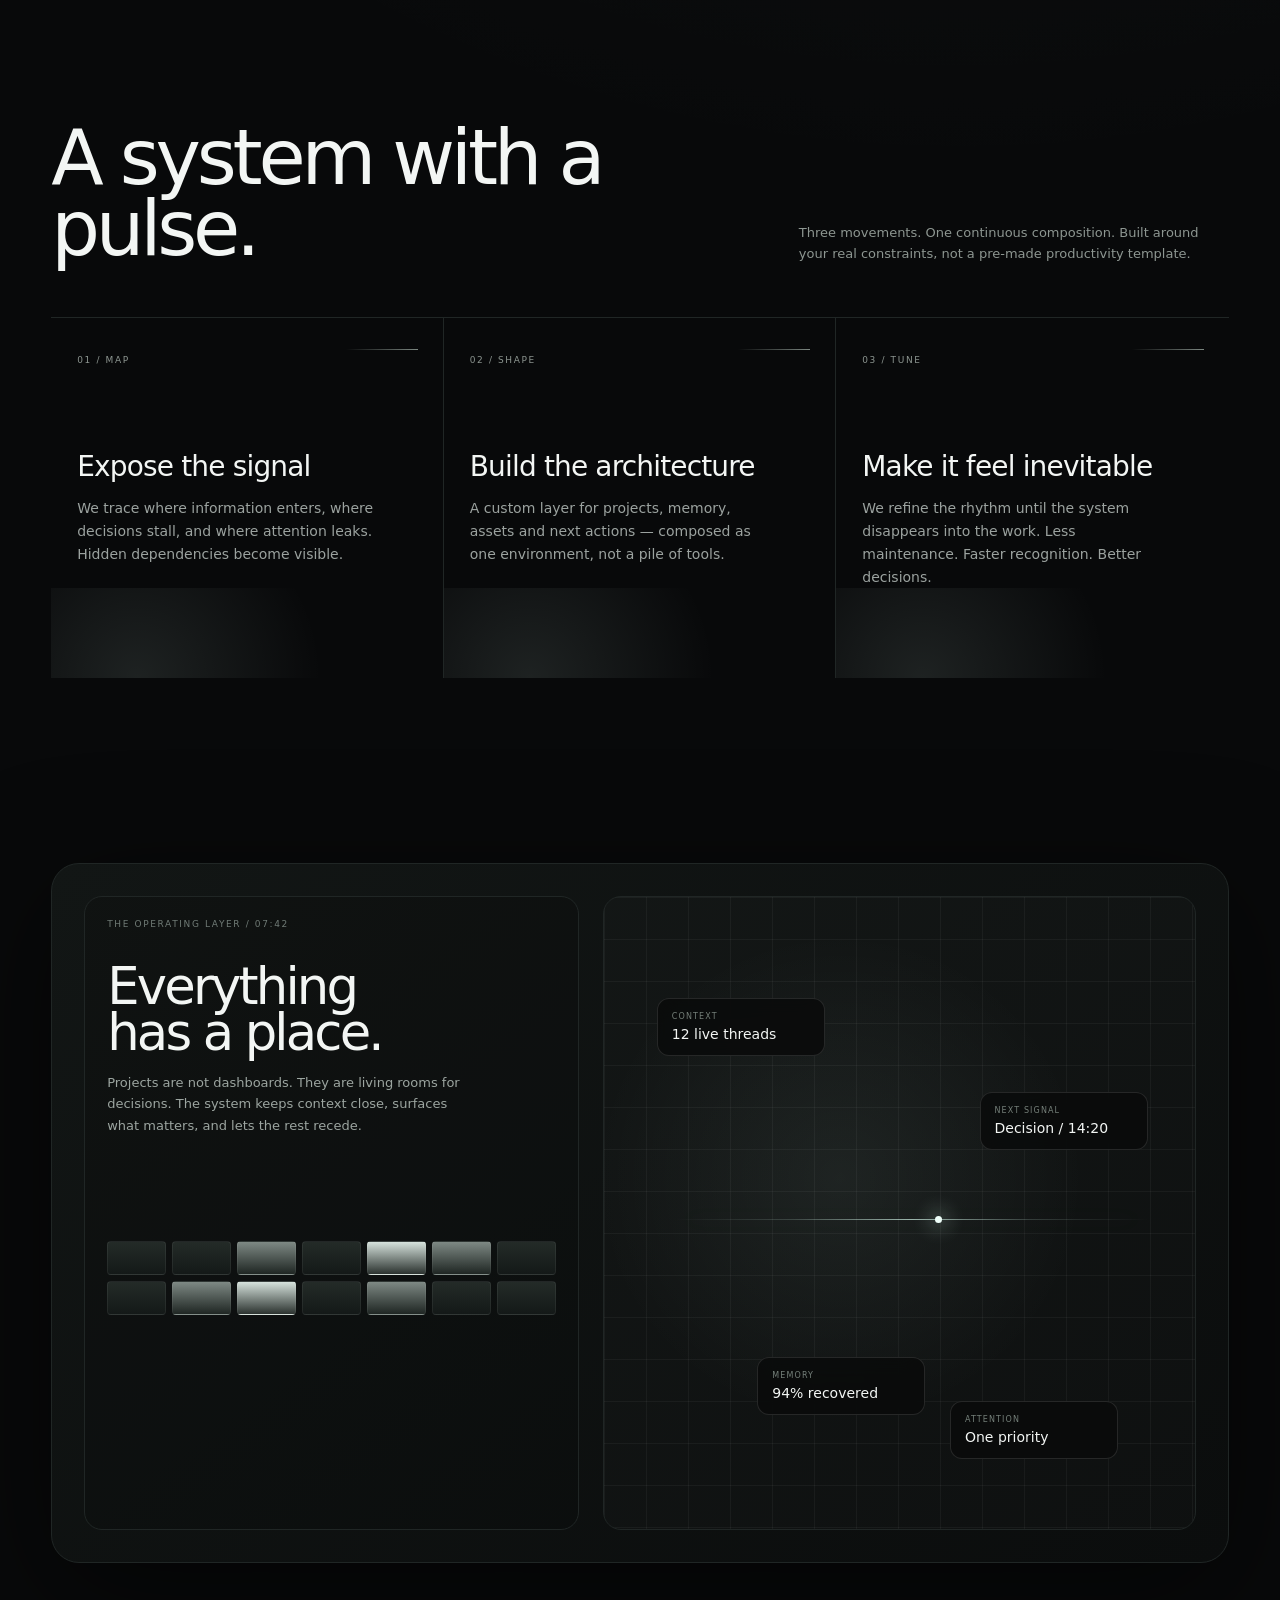
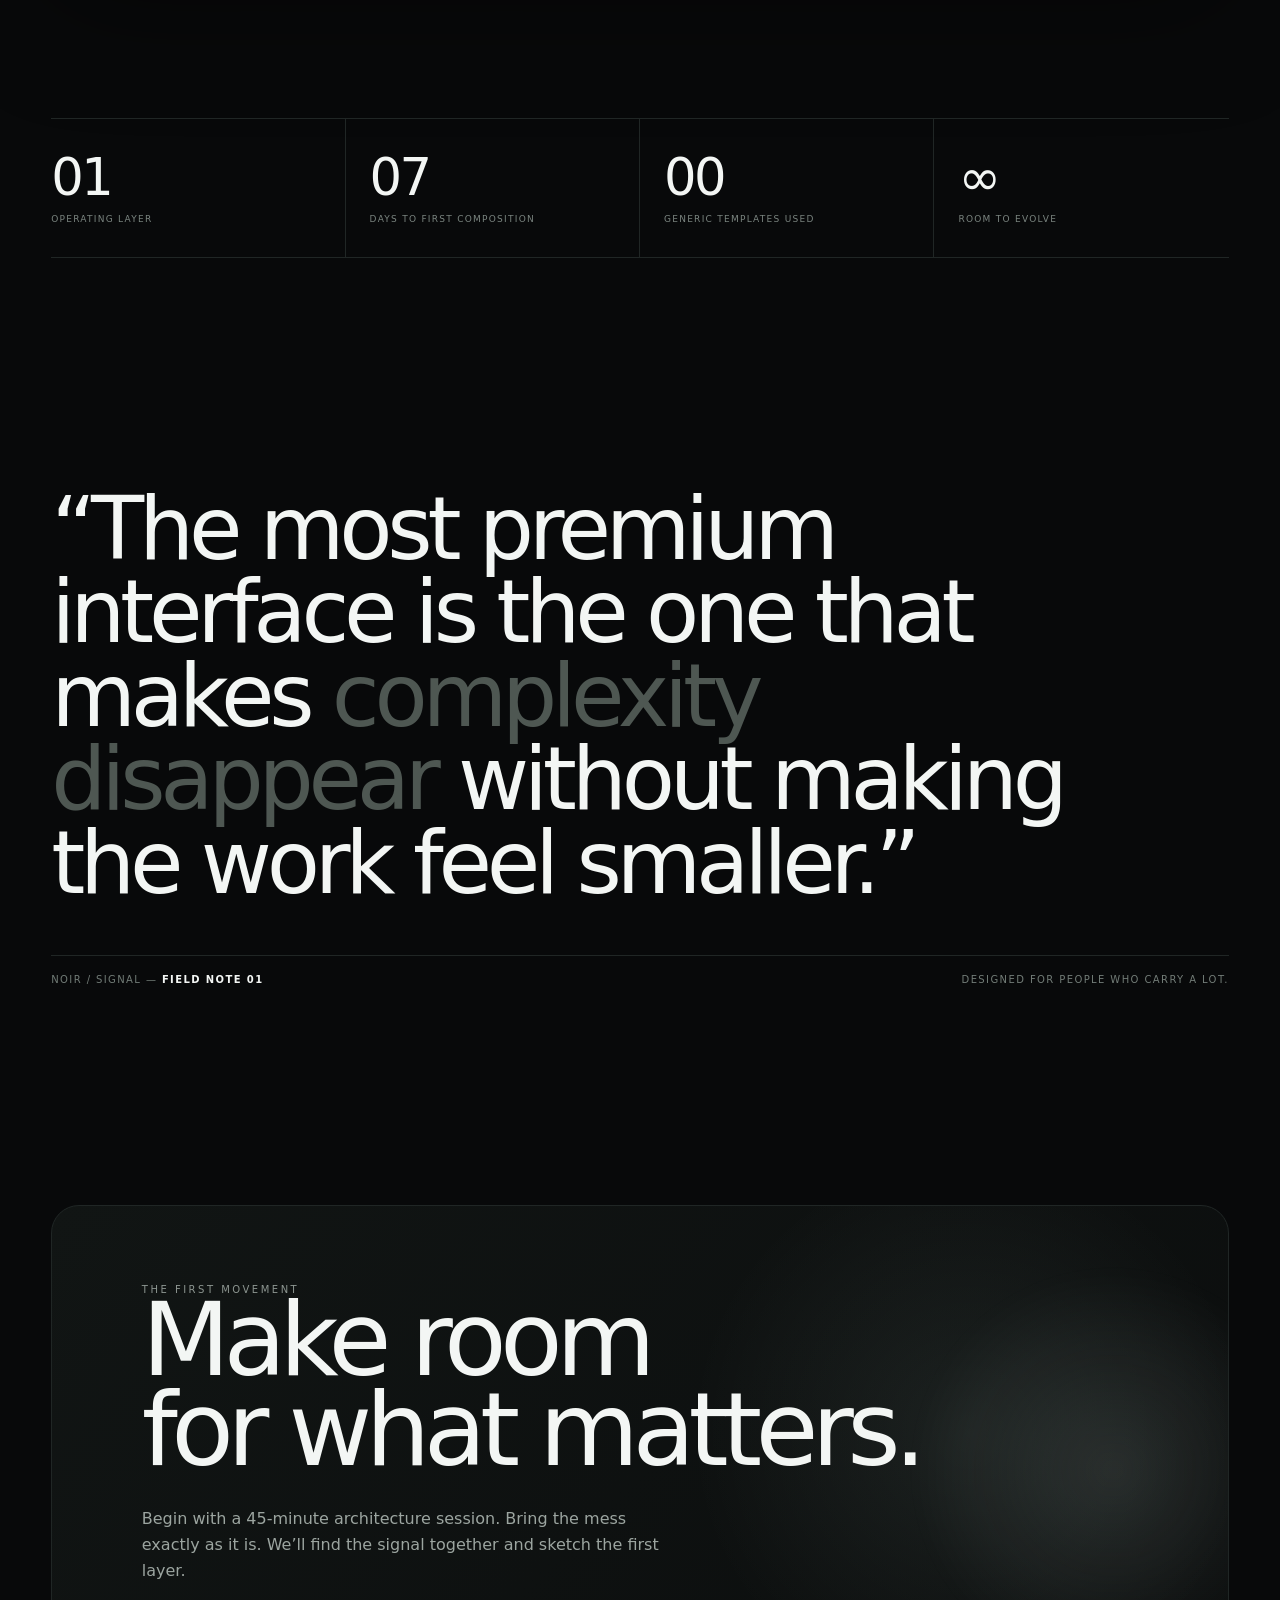
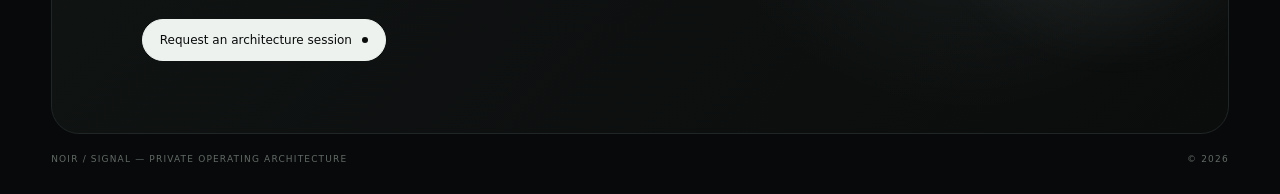
==== commit 351cb062: "Randomly switch live homepage to noir-signal" ====
--- a/index.html
+++ b/index.html
@@ -1,315 +1,57 @@
 <!doctype html>
 <html lang="en">
 <head>
-  <meta charset="utf-8" />
-  <meta name="viewport" content="width=device-width, initial-scale=1" />
-  <meta name="theme-color" content="#060807" />
-  <meta name="description" content="Veil — an environmental intelligence experience for finding atmospheric places beyond ordinary travel categories." />
-  <title>Veil — Find what feels hidden</title>
-  <link rel="preconnect" href="https://fonts.googleapis.com">
-  <link rel="preconnect" href="https://fonts.gstatic.com" crossorigin>
-  <link href="https://fonts.googleapis.com/css2?family=DM+Mono:wght@400;500&family=Manrope:wght@400;500;600;700;800&family=Playfair+Display:ital,wght@0,500;0,600;1,500;1,600&display=swap" rel="stylesheet">
-  <style>
-    :root{
-      --bg:#050706;
-      --bg-soft:#0a0e0c;
-      --paper:#e9eee9;
-      --muted:#9ca8a2;
-      --line:rgba(233,238,233,.14);
-      --accent:#7ff2bf;
-      --accent-2:#8c9cff;
-      --accent-3:#75d7e7;
-      --card:rgba(255,255,255,.045);
-      --shadow:0 30px 80px rgba(0,0,0,.44);
-      --ease:cubic-bezier(.2,.75,.2,1);
-    }
-    *{box-sizing:border-box}
-    html{scroll-behavior:smooth;background:var(--bg)}
-    body{margin:0;background:var(--bg);color:var(--paper);font-family:Manrope,system-ui,sans-serif;overflow-x:hidden}
-    body.locked{overflow:hidden}
-    a{color:inherit;text-decoration:none}
-    button{font:inherit;color:inherit;background:none;border:0;cursor:pointer}
-    img{display:block;max-width:100%}
-    ::selection{background:rgba(127,242,191,.25);color:#fff}
-
-    .grain{position:fixed;inset:-20%;pointer-events:none;z-index:50;opacity:.055;background-image:url("data:image/svg+xml,%3Csvg xmlns='http://www.w3.org/2000/svg' width='140' height='140' viewBox='0 0 140 140'%3E%3Cfilter id='n'%3E%3CfeTurbulence type='fractalNoise' baseFrequency='.83' numOctaves='4' stitchTiles='stitch'/%3E%3C/filter%3E%3Crect width='100%25' height='100%25' filter='url(%23n)' opacity='.9'/%3E%3C/svg%3E");mix-blend-mode:soft-light}
-    .cursor-glow{position:fixed;width:340px;height:340px;border-radius:50%;pointer-events:none;z-index:2;transform:translate(-50%,-50%);background:radial-gradient(circle,rgba(127,242,191,.08),rgba(100,130,255,.05) 28%,transparent 68%);filter:blur(10px)}
-    .ambient-orb{position:absolute;filter:blur(50px);pointer-events:none;opacity:.42}
-
-    .nav{position:fixed;top:0;left:0;right:0;z-index:40;display:flex;align-items:center;justify-content:space-between;padding:22px clamp(22px,4vw,56px);transition:.45s var(--ease);border-bottom:1px solid transparent}
-    .nav.scrolled{background:rgba(5,7,6,.72);backdrop-filter:blur(20px);border-color:var(--line)}
-    .brand{display:flex;gap:12px;align-items:center;text-transform:uppercase;letter-spacing:.18em;font:500 12px/1 'DM Mono',monospace}
-    .brand-mark{width:22px;height:22px;border:1px solid rgba(233,238,233,.45);border-radius:50%;position:relative}
-    .brand-mark:before,.brand-mark:after{content:"";position:absolute;inset:5px;border:1px solid rgba(127,242,191,.85);border-radius:50%}
-    .brand-mark:after{inset:9px;background:var(--accent);border:0;box-shadow:0 0 14px rgba(127,242,191,.6)}
-    .nav-links{display:flex;gap:28px;font-size:12px;color:#b4bdb8}
-    .nav-links a{transition:.25s ease}.nav-links a:hover{color:#fff}
-    .nav-cta{padding:10px 15px;border:1px solid rgba(233,238,233,.25);border-radius:999px;font-size:12px;transition:.25s ease}
-    .nav-cta:hover{border-color:rgba(127,242,191,.7);color:var(--accent)}
-
-    main{position:relative;z-index:3}
-    section{position:relative}
-    .shell{width:min(1240px,calc(100% - 44px));margin:auto}
-    .eyebrow{font:500 10px/1.2 'DM Mono',monospace;letter-spacing:.18em;text-transform:uppercase;color:#9aa59f}
-    .eyebrow span{color:var(--accent)}
-    .section-title{font-size:clamp(32px,5vw,66px);line-height:.98;letter-spacing:-.055em;margin:16px 0 0;max-width:780px}
-    .section-title em{font-family:'Playfair Display',serif;font-weight:500}
-    .body-copy{color:#a9b1ad;line-height:1.7;font-size:15px;max-width:620px}
-
-    .hero{min-height:100svh;display:flex;align-items:flex-end;padding:140px 0 58px;overflow:hidden}
-    .hero-media{position:absolute;inset:0;background:
-      linear-gradient(180deg,rgba(5,7,6,.08) 0%,rgba(5,7,6,.22) 35%,rgba(5,7,6,.92) 86%,#050706 100%),
-      linear-gradient(110deg,rgba(5,7,6,.42),transparent 44%,rgba(10,30,28,.22)),
-      url('https://images.unsplash.com/photo-1511497584788-876760111969?auto=format&fit=crop&w=2200&q=86') center/cover;filter:saturate(.78) contrast(1.05)}
-    .hero-media:after{content:"";position:absolute;inset:0;background:radial-gradient(circle at 64% 30%,rgba(104,225,207,.12),transparent 32%),linear-gradient(120deg,rgba(88,106,255,.11),transparent 38%,rgba(127,242,191,.07));mix-blend-mode:screen}
-    .hero-content{position:relative;z-index:3;display:grid;grid-template-columns:minmax(0,1.18fr) minmax(260px,.42fr);gap:36px;align-items:end}
-    .hero-kicker{display:flex;gap:12px;align-items:center;color:#cad1cd;font:500 11px/1 'DM Mono',monospace;text-transform:uppercase;letter-spacing:.13em;margin-bottom:20px}
-    .pulse{width:8px;height:8px;border-radius:50%;background:var(--accent);box-shadow:0 0 22px rgba(127,242,191,.8)}
-    .hero h1{font-size:clamp(68px,11vw,158px);line-height:.81;letter-spacing:-.075em;margin:0;max-width:940px}
-    .hero h1 .soft{color:#cad2cd;font-family:'Playfair Display',serif;font-style:italic;font-weight:500;letter-spacing:-.07em}
-    .hero h1 .glow{background:linear-gradient(105deg,#fff 15%,#b4f5dd 45%,#a8aeff 72%,#fff 95%);-webkit-background-clip:text;background-clip:text;color:transparent}
-    .hero-sub{margin:26px 0 0;color:#bdc6c1;font-size:16px;line-height:1.6;max-width:560px}
-    .hero-meta{justify-self:end;align-self:end;max-width:280px;padding-bottom:10px}
-    .meta-line{display:flex;justify-content:space-between;gap:24px;border-bottom:1px solid var(--line);padding:11px 0;font:500 11px 'DM Mono',monospace;color:#adb8b2}
-    .meta-line strong{color:#fff;font-weight:500}.meta-line em{font-style:normal;color:var(--accent)}
-    .hero-scroll{position:absolute;bottom:18px;left:50%;transform:translateX(-50%);font:500 9px 'DM Mono',monospace;letter-spacing:.18em;color:#7d8984;text-transform:uppercase}
-    .hero-scroll:after{content:"";display:block;width:1px;height:50px;background:linear-gradient(#7d8984,transparent);margin:10px auto 0}
-
-    .intro{padding:150px 0 80px;background:radial-gradient(circle at 20% 20%,rgba(80,109,255,.08),transparent 32%),linear-gradient(180deg,#050706 0%,#080b0a 100%)}
-    .intro-grid{display:grid;grid-template-columns:1fr 1fr;gap:10vw;align-items:end}
-    .signal-box{border-top:1px solid var(--line);padding-top:20px;display:grid;grid-template-columns:1fr 1fr;gap:18px}
-
-    .signal-value{font-size:clamp(42px,6vw,82px);letter-spacing:-.06em;line-height:.9}
-    .signal-label{font:500 10px/1.5 'DM Mono',monospace;letter-spacing:.12em;text-transform:uppercase;color:#8f9c95;align-self:end}
-
-    .reveal-station{padding:70px 0 155px}
-    .station{position:relative;border:1px solid var(--line);border-radius:26px;min-height:630px;overflow:hidden;background:#0b0f0d;box-shadow:var(--shadow)}
-    .station-media{position:absolute;inset:0;background:
-      linear-gradient(180deg,rgba(7,10,9,.08),rgba(7,10,9,.9) 88%),
-      url('https://images.unsplash.com/photo-1500534623283-312aade485b7?auto=format&fit=crop&w=2200&q=86') center/cover;filter:saturate(.72)}
-    .station-overlay{position:absolute;inset:0;background:linear-gradient(130deg,rgba(75,87,255,.18),transparent 48%,rgba(127,242,191,.13));mix-blend-mode:screen}
-    .station-content{position:absolute;inset:auto 34px 34px 34px;display:grid;grid-template-columns:1fr auto;gap:34px;align-items:end}
-    .station-title{font-size:clamp(40px,6vw,86px);line-height:.88;letter-spacing:-.06em;margin:11px 0 16px;max-width:720px}
-    .station-title em{font-family:'Playfair Display',serif;font-weight:500}
-    .station-copy{color:#bbc4bf;max-width:610px;line-height:1.7;font-size:14px}
-    .round-action{width:118px;height:118px;border:1px solid rgba(233,238,233,.42);border-radius:50%;display:grid;place-items:center;transition:.4s var(--ease);background:rgba(0,0,0,.14);backdrop-filter:blur(8px)}
-    .round-action:hover{transform:scale(1.06) rotate(3deg);border-color:var(--accent);box-shadow:0 0 40px rgba(127,242,191,.12)}
-    .round-action span{font:500 10px 'DM Mono',monospace;text-align:center;line-height:1.4;letter-spacing:.08em;text-transform:uppercase}
-
-    .editorial{padding:20px 0 140px}
-    .editorial-head{display:flex;justify-content:space-between;gap:30px;align-items:end;margin-bottom:46px}
-    .editorial-head .body-copy{max-width:360px}
-    .mosaic{display:grid;grid-template-columns:1.15fr .85fr;gap:18px}
-    .tile{position:relative;border-radius:22px;overflow:hidden;border:1px solid var(--line);min-height:480px;background:#0c100e}
-    .tile.tall{min-height:690px}
-    .tile-media{position:absolute;inset:0;background-size:cover;background-position:center;transition:transform 1.4s var(--ease),filter 1s ease}
-    .tile:hover .tile-media{transform:scale(1.05);filter:saturate(.95) contrast(1.04)}
-    .tile.one .tile-media{background-image:linear-gradient(180deg,rgba(6,8,7,.02),rgba(6,8,7,.9)),url('https://images.unsplash.com/photo-1464822759023-fed622ff2c3b?auto=format&fit=crop&w=1500&q=86')}
-    .tile.two .tile-media{background-image:linear-gradient(180deg,rgba(6,8,7,.04),rgba(6,8,7,.94)),url('https://images.unsplash.com/photo-1500534623283-312aade485b7?auto=format&fit=crop&w=1200&q=86')}
-    .tile.three .tile-media{background-image:linear-gradient(180deg,rgba(6,8,7,.04),rgba(6,8,7,.94)),url('https://images.unsplash.com/photo-1441974231531-c6227db76b6e?auto=format&fit=crop&w=1200&q=86')}
-    .tile-content{position:absolute;left:24px;right:24px;bottom:24px}.tile-index{font:500 9px 'DM Mono',monospace;letter-spacing:.18em;color:var(--accent)}
-    .tile h3{font-size:32px;letter-spacing:-.05em;margin:9px 0 10px}.tile p{margin:0;color:#b7c1bb;line-height:1.65;max-width:470px;font-size:13px}
-    .tag-row{display:flex;flex-wrap:wrap;gap:8px;margin-top:15px}.tag{font:500 9px 'DM Mono',monospace;letter-spacing:.08em;padding:7px 9px;border:1px solid rgba(233,238,233,.2);border-radius:999px;color:#b9c2bd;background:rgba(0,0,0,.16);backdrop-filter:blur(10px)}
-
-    .method{padding:60px 0 170px;background:linear-gradient(180deg,#050706,#070907 38%,#050706)}
-    .method-grid{display:grid;grid-template-columns:.82fr 1.18fr;gap:10vw}
-    .method-sticky{position:sticky;top:110px;height:max-content}
-    .method-list{border-top:1px solid var(--line)}
-    .method-item{display:grid;grid-template-columns:64px 1fr;gap:28px;padding:27px 0;border-bottom:1px solid var(--line);transition:.35s ease}
-    .method-item:hover{padding-left:12px;background:linear-gradient(90deg,rgba(127,242,191,.03),transparent)}
-    .method-num{font:500 10px 'DM Mono',monospace;color:var(--accent)}
-    .method-item h3{margin:0 0 8px;font-size:21px;letter-spacing:-.035em}.method-item p{margin:0;color:#9da9a3;line-height:1.7;font-size:13px;max-width:600px}
-    .flow-card{margin-top:30px;padding:22px;border:1px solid var(--line);border-radius:20px;background:linear-gradient(135deg,rgba(125,154,255,.07),rgba(127,242,191,.03));display:grid;gap:16px}
-    .flow-row{display:flex;justify-content:space-between;align-items:center;font:500 10px 'DM Mono',monospace;color:#9ca8a1}.flow-dot{width:7px;height:7px;border-radius:50%;background:var(--accent);box-shadow:0 0 10px rgba(127,242,191,.7)}
-
-    .experience{padding:20px 0 160px}
-    .experience-card{display:grid;grid-template-columns:1fr 1fr;border:1px solid var(--line);border-radius:28px;overflow:hidden;background:#080b0a}
-    .experience-visual{min-height:680px;position:relative;background:linear-gradient(120deg,rgba(24,42,42,.55),rgba(8,11,10,.12)),url('https://images.unsplash.com/photo-1496307042754-b4aa456c4a2d?auto=format&fit=crop&w=1600&q=86') center/cover}
-    .experience-visual:before{content:"";position:absolute;inset:0;background:radial-gradient(circle at 70% 20%,rgba(127,242,191,.16),transparent 28%),linear-gradient(180deg,transparent 45%,rgba(3,5,4,.82))}
-    .visual-note{position:absolute;left:26px;bottom:26px;font:500 10px/1.5 'DM Mono',monospace;color:#bbc5bf;max-width:220px;text-transform:uppercase;letter-spacing:.1em}
-    .visual-note strong{color:#fff;font-weight:500}.experience-copy{padding:58px 54px;display:flex;flex-direction:column;justify-content:center}.experience-copy h2{font-size:clamp(40px,5vw,72px);line-height:.92;letter-spacing:-.06em;margin:14px 0 18px}.experience-copy h2 em{font-family:'Playfair Display',serif;font-weight:500}.experience-copy p{color:#aeb8b2;line-height:1.75;max-width:480px;font-size:14px}.mini-list{margin:32px 0 0;border-top:1px solid var(--line)}.mini-list div{display:flex;justify-content:space-between;gap:20px;padding:15px 0;border-bottom:1px solid var(--line);font-size:12px;color:#aeb7b2}.mini-list span:last-child{font:500 10px 'DM Mono',monospace;color:var(--accent)}
-
-    .cta{padding:50px 0 120px;min-height:80vh;display:flex;align-items:center;overflow:hidden}
-    .cta-bg{position:absolute;inset:0;background:radial-gradient(circle at 60% 50%,rgba(127,242,191,.11),transparent 22%),radial-gradient(circle at 30% 35%,rgba(129,140,255,.1),transparent 28%),linear-gradient(180deg,#050706,#040504)}
-    .cta-grid{display:grid;grid-template-columns:1fr auto;gap:40px;align-items:end;position:relative;z-index:3}
-    .cta h2{font-size:clamp(70px,12vw,170px);letter-spacing:-.085em;line-height:.78;margin:17px 0 26px;max-width:1000px}.cta h2 .serif{font-family:'Playfair Display',serif;font-style:italic;font-weight:500}.cta-copy{color:#aab4ae;max-width:540px;line-height:1.7;font-size:15px}.cta-button{display:inline-flex;align-items:center;gap:12px;margin-top:28px;border:1px solid rgba(233,238,233,.3);padding:13px 18px;border-radius:999px;transition:.35s var(--ease);background:rgba(255,255,255,.02)}.cta-button:after{content:"↗";font-size:16px;color:var(--accent)}.cta-button:hover{border-color:var(--accent);transform:translateY(-2px);background:rgba(127,242,191,.05)}
-    .orb-a{width:360px;height:360px;right:12%;top:24%;background:radial-gradient(circle,rgba(106,147,255,.34),transparent 68%)}.orb-b{width:300px;height:300px;left:18%;bottom:6%;background:radial-gradient(circle,rgba(127,242,191,.22),transparent 68%)}
-
-    footer{padding:32px 0 50px;border-top:1px solid var(--line);color:#78847d}.footer-row{display:flex;justify-content:space-between;gap:20px;align-items:center;font:500 10px 'DM Mono',monospace;letter-spacing:.08em;text-transform:uppercase}.footer-links{display:flex;gap:20px}.footer-links a:hover{color:#cbd4cf}
-
-    .modal{position:fixed;inset:0;z-index:70;background:rgba(2,3,2,.82);backdrop-filter:blur(24px);display:grid;place-items:center;padding:24px;opacity:0;pointer-events:none;transition:.35s ease}.modal.open{opacity:1;pointer-events:auto}.modal-card{width:min(900px,100%);aspect-ratio:16/9;border:1px solid var(--line);border-radius:24px;overflow:hidden;position:relative;background:#07100d;box-shadow:0 40px 120px rgba(0,0,0,.7);transform:translateY(18px) scale(.98);transition:.45s var(--ease)}.modal.open .modal-card{transform:none}.modal-media{position:absolute;inset:0;background:linear-gradient(180deg,rgba(3,6,5,.05),rgba(3,6,5,.92)),url('https://images.unsplash.com/photo-1482192505345-5655af888cc4?auto=format&fit=crop&w=1800&q=86') center/cover}.modal-center{position:absolute;inset:0;display:grid;place-items:center}.play{width:92px;height:92px;border-radius:50%;border:1px solid rgba(255,255,255,.65);background:rgba(255,255,255,.08);backdrop-filter:blur(10px);display:grid;place-items:center}.play:before{content:"";border-left:16px solid #fff;border-top:10px solid transparent;border-bottom:10px solid transparent;margin-left:5px}.modal-close{position:absolute;top:18px;right:18px;width:38px;height:38px;border-radius:50%;border:1px solid rgba(255,255,255,.25);display:grid;place-items:center;color:#fff;font-size:18px;background:rgba(0,0,0,.16)}
-
-    .reveal{opacity:0;transform:translateY(40px);transition:opacity .95s var(--ease),transform .95s var(--ease)}.reveal.in{opacity:1;transform:none}
-    .delay-1{transition-delay:.08s}.delay-2{transition-delay:.16s}.delay-3{transition-delay:.24s}
-
-    @media (max-width: 900px){
-      .nav-links{display:none}.nav{padding:18px 20px}.nav-cta{padding:9px 12px}
-      .hero{padding-top:120px}.hero-content,.intro-grid,.method-grid,.experience-card,.cta-grid{grid-template-columns:1fr}.hero-meta{justify-self:start;width:100%;max-width:460px;margin-top:30px}.hero h1{font-size:clamp(62px,16vw,112px)}
-      .intro{padding-top:110px}.mosaic{grid-template-columns:1fr}.tile.tall{min-height:560px}.method-sticky{position:relative;top:auto}.method-grid{gap:60px}.experience-visual{min-height:520px}.experience-copy{padding:44px 30px}.cta{min-height:68vh}.cta-grid{align-items:start}.cta h2{font-size:clamp(70px,19vw,128px)}
-    }
-    @media (max-width: 560px){
-      .shell{width:min(100% - 28px,1240px)}.hero{padding-bottom:44px}.hero h1{font-size:21vw}.hero-sub{font-size:14px}.hero-meta{max-width:none}.station{min-height:560px;border-radius:20px}.station-content{inset:auto 20px 20px 20px;grid-template-columns:1fr}.round-action{width:84px;height:84px}.editorial-head{display:block}.editorial-head .body-copy{margin-top:18px}.tile{min-height:430px}.tile.tall{min-height:520px}.experience-card{border-radius:20px}.experience-visual{min-height:440px}.cta h2{font-size:23vw}.footer-row{display:block}.footer-links{margin-top:14px}
-    }
-    @media (prefers-reduced-motion: reduce){html{scroll-behavior:auto}.reveal{transition:none;opacity:1;transform:none}.tile-media,.station-media{transition:none}.cursor-glow{display:none}}
-  </style>
+<meta charset="utf-8">
+<meta name="viewport" content="width=device-width,initial-scale=1">
+<meta name="theme-color" content="#08090a">
+<meta name="description" content="NOIR / SIGNAL — private operating architecture for people who need less noise and more signal.">
+<title>NOIR / SIGNAL — Private Operating Architecture</title>
+<style>
+:root{--bg:#08090a;--panel:#111414;--ink:#f3f6f4;--muted:#8d9691;--line:#202625;--soft:#6e7873;--glow:#d9fff1;--acid:#ddff79;--ease:cubic-bezier(.22,.78,.2,1)}
+*{box-sizing:border-box}html{scroll-behavior:smooth}body{margin:0;background:radial-gradient(circle at 75% 10%,#d9fff110,transparent 28%),var(--bg);color:var(--ink);font-family:Inter,ui-sans-serif,system-ui,-apple-system,Segoe UI,sans-serif;overflow-x:hidden}body:before{content:"";position:fixed;inset:0;pointer-events:none;opacity:.08;background-image:radial-gradient(#fff 0.5px,transparent .5px);background-size:4px 4px;z-index:30}
+a{color:inherit;text-decoration:none}button{font:inherit;color:inherit}.wrap{width:min(1400px,92vw);margin:auto}.bar{position:fixed;left:0;top:0;width:100%;height:2px;background:#ffffff0c;z-index:99}.bar i{display:block;height:100%;width:0;background:linear-gradient(90deg,#8e9993,var(--glow));box-shadow:0 0 16px #d9fff166}
+header{position:fixed;inset:0 0 auto;display:flex;justify-content:space-between;align-items:center;padding:18px 4vw;z-index:50}.brand{font-size:12px;letter-spacing:.2em;font-weight:700}.brand span{opacity:.35}nav{display:flex;gap:25px;align-items:center;font-size:10px;letter-spacing:.14em;text-transform:uppercase;color:var(--muted)}nav a{transition:.3s}nav a:hover{color:var(--ink)}.pill{border:1px solid var(--line);border-radius:999px;padding:9px 13px;color:var(--ink)}
+section{position:relative}.hero{min-height:100vh;display:grid;align-items:center;padding:120px 0 80px}.hero-grid{display:grid;grid-template-columns:1.08fr .92fr;gap:5vw;align-items:center}.kicker,.label{font-size:10px;letter-spacing:.25em;text-transform:uppercase;color:var(--muted)}.kicker{display:flex;gap:10px;align-items:center}.kicker:before{content:"";width:27px;height:1px;background:var(--soft)}h1{font-size:clamp(64px,10vw,146px);line-height:.87;letter-spacing:-.065em;font-weight:550;margin:25px 0}.sub{font-size:clamp(17px,1.6vw,22px);line-height:1.5;color:#b5bdb9;max-width:650px}.actions{display:flex;gap:10px;flex-wrap:wrap;margin-top:36px}.btn{display:inline-flex;align-items:center;gap:10px;border:1px solid #ffffff1f;border-radius:999px;padding:13px 17px;font-size:12px;transition:transform .35s var(--ease),border .35s,background .35s}.btn:hover{transform:translateY(-2px);border-color:#ffffff42}.primary{background:#edf2ef;color:#090a0a;border-color:#edf2ef}.dot{width:6px;height:6px;border-radius:50%;background:currentColor}.meta{display:flex;gap:25px;margin-top:54px;font-size:10px;letter-spacing:.14em;text-transform:uppercase;color:var(--muted)}.meta b{color:var(--ink)}
+.orbbox{min-height:540px;display:grid;place-items:center;position:relative}.orb{width:min(44vw,560px);aspect-ratio:1;border-radius:50%;background:radial-gradient(circle at 34% 30%,#f4fff9 0 2%,#bac7c1 14%,#66726d 31%,#252c29 52%,#111514 76%,#090a0a 100%);box-shadow:inset -50px -60px 105px #000b,inset 20px 15px 45px #fff2,0 0 110px #cffff20c;animation:float 9s ease-in-out infinite;position:relative}.orb:before,.orb:after{content:"";position:absolute;border:1px solid #ecfff71c;border-radius:50%;inset:10%;transform:rotate(24deg)}.orb:after{inset:22%;transform:rotate(-37deg);border-color:#ecfff713}.ring{position:absolute;left:-10%;top:32%;width:120%;height:36%;border:1px solid #ecfff710;border-radius:50%;transform:rotate(-12deg);animation:spin 18s linear infinite}.r2{width:90%;height:25%;left:5%;top:37%;transform:rotate(27deg);animation-direction:reverse;animation-duration:13s}.r3{width:150%;height:48%;left:-25%;top:26%;transform:rotate(63deg);animation-duration:28s}.orb small{position:absolute;left:0;right:0;bottom:17%;text-align:center;font-size:9px;letter-spacing:.2em;color:#f5fffa99;text-transform:uppercase}@keyframes float{50%{transform:translateY(-11px)}to{transform:translateY(0)}}@keyframes spin{to{transform:rotate(348deg)}}
+.marquee{border-block:1px solid var(--line);overflow:hidden;white-space:nowrap}.track{display:inline-flex;gap:26px;padding:17px 0;animation:marq 22s linear infinite;font-size:9px;letter-spacing:.26em;color:#737d78}.track em{font-style:normal;color:#d9e2de}@keyframes marq{to{transform:translateX(-50%)}}
+.intro{padding:155px 0 125px}.introgrid{display:grid;grid-template-columns:1fr 1fr;gap:8vw}.intro h2{font-size:clamp(40px,5.4vw,78px);letter-spacing:-.055em;line-height:.98;font-weight:500;margin:18px 0}.copy{font-size:17px;line-height:1.7;color:#aab2ae;max-width:580px}.copy p{margin:0 0 18px}
+.system{padding:70px 0 155px}.syshead{display:flex;justify-content:space-between;gap:30px;align-items:end;margin-bottom:52px}.syshead h2{margin:0;font-size:clamp(40px,6vw,82px);line-height:.92;letter-spacing:-.055em;font-weight:500}.syshead p{margin:0;color:var(--muted);max-width:430px;line-height:1.6;font-size:13px}.stages{display:grid;grid-template-columns:repeat(3,1fr);border-top:1px solid var(--line)}.stage{min-height:360px;padding:30px 26px;border-right:1px solid var(--line);position:relative;overflow:hidden}.stage:last-child{border-right:0}.stage .num{font-size:9px;letter-spacing:.18em;color:var(--muted)}.stage .line{position:absolute;right:25px;top:31px;width:72px;height:1px;background:linear-gradient(90deg,transparent,#7c8781)}.stage h3{font-size:28px;letter-spacing:-.03em;font-weight:500;margin:83px 0 13px}.stage p{font-size:14px;line-height:1.65;color:#9ba29f;max-width:300px}.stage:after{content:"";position:absolute;left:-20%;right:-20%;bottom:-90px;height:180px;background:radial-gradient(circle,#dffff21a,transparent 64%);transform:translateX(-20%);transition:.8s var(--ease)}.stage:hover:after{transform:translateX(20%)}
+.artifact{padding:30px 0 155px}.shell{min-height:700px;border:1px solid var(--line);border-radius:28px;overflow:hidden;background:radial-gradient(circle at 67% 45%,#d9fff111,transparent 28%),linear-gradient(145deg,#121615,#0b0d0d);position:relative;box-shadow:0 30px 120px #0008}.ui{position:absolute;inset:0;padding:32px;display:grid;grid-template-columns:1fr 1.2fr;gap:24px}.panel{border:1px solid var(--line);border-radius:18px;padding:22px;background:#0002}.tiny{font-size:9px;letter-spacing:.18em;text-transform:uppercase;color:#707b76}.panel h3{font-size:clamp(36px,4vw,66px);line-height:.9;letter-spacing:-.055em;font-weight:500;margin:34px 0 17px}.panel p{font-size:13px;line-height:1.65;color:#9ca5a0;max-width:370px}.bars{display:grid;grid-template-columns:repeat(7,1fr);gap:6px;margin-top:105px}.bars span{height:34px;border:1px solid #ffffff10;border-radius:4px;background:linear-gradient(#242b28,#141918)}.bars span:nth-child(3n){background:linear-gradient(#7e8984,#1f2623)}.bars span:nth-child(5n){background:linear-gradient(#d6e2dc,#2b322f)}.canvas{position:relative;border:1px solid var(--line);border-radius:18px;overflow:hidden;background:#ffffff03}.grid{position:absolute;inset:0;background-image:linear-gradient(#ffffff0b 1px,transparent 1px),linear-gradient(90deg,#ffffff0b 1px,transparent 1px);background-size:42px 42px}.pulse{position:absolute;left:12%;right:8%;top:51%;height:1px;background:linear-gradient(90deg,transparent,#d9fff12b,#d9fff1aa,#d9fff12b,transparent);box-shadow:0 0 28px #d9fff126}.pulse:after{content:"";position:absolute;left:55%;top:-3px;width:7px;height:7px;border-radius:50%;background:#effffa;box-shadow:0 0 20px 5px #d9fff155}.card{position:absolute;padding:13px 14px;min-width:168px;border:1px solid #ffffff1d;border-radius:12px;background:#0a0c0ce8;backdrop-filter:blur(10px)}.card small{display:block;font-size:8px;letter-spacing:.14em;text-transform:uppercase;color:#75807a}.card b{display:block;margin-top:5px;font-size:14px;font-weight:500}.c1{left:9%;top:16%}.c2{right:8%;top:31%}.c3{left:26%;bottom:18%}.c4{right:13%;bottom:11%}
+.stats{padding:0 0 150px}.statsgrid{display:grid;grid-template-columns:repeat(4,1fr);border-block:1px solid var(--line)}.stat{padding:28px 0 33px;border-right:1px solid var(--line)}.stat:not(:first-child){padding-left:24px}.stat:last-child{border-right:0}.stat b{display:block;font-size:clamp(36px,4vw,56px);letter-spacing:-.05em;font-weight:500}.stat span{display:block;margin-top:7px;font-size:9px;letter-spacing:.14em;text-transform:uppercase;color:#7b8580}
+.manifesto{padding:80px 0 165px}.quote{font-size:clamp(44px,6.8vw,98px);line-height:.96;letter-spacing:-.06em;font-weight:500;max-width:1100px}.dim{color:#4e5752}.quotefoot{display:flex;justify-content:space-between;gap:20px;margin-top:50px;padding-top:18px;border-top:1px solid var(--line);font-size:10px;letter-spacing:.14em;text-transform:uppercase;color:#727c77}.quotefoot b{color:var(--ink)}
+.final{padding:55px 0 30px}.finalshell{border:1px solid var(--line);border-radius:28px;padding:78px 7vw 72px;overflow:hidden;position:relative;background:radial-gradient(circle at 78% 43%,#d9fff113,transparent 29%),linear-gradient(135deg,#111514,#0b0d0d)}.finalshell h2{margin:0;font-size:clamp(54px,8vw,114px);line-height:.88;letter-spacing:-.065em;font-weight:500;position:relative}.finalshell p{max-width:540px;color:#9ca5a0;line-height:1.65;margin:30px 0 34px;position:relative}.halo{position:absolute;width:430px;height:430px;right:-100px;top:50%;transform:translateY(-50%);border-radius:50%;background:radial-gradient(circle,#e8fff71a,transparent 68%);filter:blur(3px)}.fine{display:flex;justify-content:space-between;padding-top:20px;font-size:9px;letter-spacing:.13em;text-transform:uppercase;color:#626b66}
+.reveal{opacity:0;transform:translateY(34px);transition:opacity .85s var(--ease),transform .85s var(--ease)}.reveal.on{opacity:1;transform:none}.cursor{position:fixed;z-index:2;width:260px;height:260px;pointer-events:none;transform:translate(-50%,-50%);border-radius:50%;background:radial-gradient(circle,#d9fff10d,transparent 67%)}
+@media(max-width:900px){nav a:not(.pill){display:none}.hero-grid,.introgrid{grid-template-columns:1fr}.orbbox{min-height:420px}.orb{width:min(70vw,480px)}.stages{grid-template-columns:1fr}.stage{border-right:0;border-bottom:1px solid var(--line)}.stage:last-child{border-bottom:0}.ui{grid-template-columns:1fr}.shell{min-height:980px}.canvas{min-height:400px}.statsgrid{grid-template-columns:1fr 1fr}.stat:nth-child(2n){border-right:0}.stat:nth-child(n+3){border-top:1px solid var(--line)}}
+@media(max-width:620px){header{padding:15px 20px}.wrap{width:92vw}.hero{padding-top:110px}.orbbox{min-height:330px}.orb{width:78vw}.meta{gap:14px;flex-wrap:wrap}.intro,.system,.manifesto{padding-top:110px}.system{padding-bottom:110px}.artifact{padding-bottom:110px}.ui{padding:15px}.shell{min-height:910px}.c1{left:4%}.c2{right:4%}.c3{left:6%}.c4{right:4%}.statsgrid{grid-template-columns:1fr}.stat,.stat:not(:first-child){padding-left:0;border-right:0}.stat+ .stat{border-top:1px solid var(--line)}.fine,.quotefoot{flex-direction:column}.cursor{display:none}}
+@media(prefers-reduced-motion:reduce){html{scroll-behavior:auto}.orb,.ring,.track{animation:none}.reveal{transition:none}}
+</style>
 </head>
 <body>
-  <div class="grain"></div>
-  <div class="cursor-glow" id="cursorGlow"></div>
-
-  <header class="nav" id="nav">
-    <a class="brand" href="#top" aria-label="Veil home"><span class="brand-mark"></span><span>Veil / field intelligence</span></a>
-
-    <nav class="nav-links" aria-label="Primary navigation">
-      <a href="#signal">Signal</a><a href="#places">Places</a><a href="#method">Method</a><a href="#experience">Experience</a>
-    </nav>
-    <a class="nav-cta" href="#enter">Enter Veil</a>
-  </header>
-
-  <main id="top">
-    <section class="hero">
-      <div class="hero-media" aria-hidden="true"></div>
-      <div class="shell hero-content">
-        <div>
-          <div class="hero-kicker"><span class="pulse"></span> environmental intelligence / 04:17</div>
-          <h1 class="reveal"><span class="soft">Find</span> what feels <span class="glow">hidden.</span></h1>
-          <p class="hero-sub reveal delay-1">Veil turns atmosphere into a way of finding places — sensing for weather, texture, rarity, quiet, light, and the strange pull that makes a landscape stay with you.</p>
-        </div>
-        <div class="hero-meta reveal delay-2">
-          <div class="meta-line"><strong>Current field</strong><em>03.7 / 10</em></div>
-          <div class="meta-line"><span>Visibility</span><span>low / luminous</span></div>
-          <div class="meta-line"><span>Signal</span><span>north-east / cold</span></div>
-          <div class="meta-line"><span>Mode</span><span>curious</span></div>
-        </div>
-      </div>
-      <div class="hero-scroll">scroll to enter</div>
-    </section>
-
-    <section class="intro" id="signal">
-      <div class="shell intro-grid">
-        <div class="reveal">
-          <div class="eyebrow"><span>01</span> signal / why veil exists</div>
-          <h2 class="section-title">Travel is full of names. <em>Very few</em> describe how a place actually feels.</h2>
-          <p class="body-copy">Veil reads destinations like an atmospheric archive. Instead of asking for a city, a resort, or a checklist, it listens for a sensation: damp stone after rain, wind through firs, sodium light on empty streets, the hush before weather arrives.</p>
-        </div>
-        <div class="reveal delay-2">
-          <div class="signal-box">
-            <div><div class="signal-value">7,482</div><div class="signal-label">atmospheric places indexed</div></div>
-            <div><div class="signal-value">48</div><div class="signal-label">sensory signals per field</div></div>
-          </div>
-          <p class="body-copy" style="margin-top:28px">No rankings. No “top 10”. Each recommendation is a trail of evidence: conditions, seasonality, visual texture, remoteness, and the emotional language you brought with you.</p>
-        </div>
-      </div>
-    </section>
-
-    <section class="reveal-station" id="places">
-      <div class="shell">
-        <div class="station reveal">
-          <div class="station-media" id="stationMedia"></div>
-          <div class="station-overlay"></div>
-          <div class="station-content">
-            <div>
-              <div class="eyebrow"><span id="stationCode">field 018</span> / resonance detected</div>
-              <h2 class="station-title" id="stationTitle">The road after <em>midnight rain.</em></h2>
-              <p class="station-copy" id="stationCopy">A route cut into dark volcanic terrain, where wet pine, low cloud and almost no artificial light create the feeling of moving through a film set after the crew has gone home.</p>
-              <div class="tag-row" id="stationTags"><span class="tag">wet / cold</span><span class="tag">low light</span><span class="tag">solitary</span></div>
-            </div>
-            <button class="round-action" id="revealBtn" type="button"><span>reveal<br>another<br>signal</span></button>
-          </div>
-        </div>
-      </div>
-    </section>
-
-    <section class="editorial">
-      <div class="shell">
-        <div class="editorial-head reveal">
-          <div><div class="eyebrow"><span>02</span> field notes / curated by feeling</div><h2 class="section-title">Three ways to <em>enter the unknown.</em></h2></div>
-          <p class="body-copy">A visual index for moods that are difficult to put into ordinary travel filters.</p>
-        </div>
-        <div class="mosaic">
-          <article class="tile tall one reveal"><div class="tile-media"></div><div class="tile-content"><div class="tile-index">A / STILLNESS</div><h3>Where the signal goes quiet.</h3><p>Places with a sense of withdrawal — broad horizons, little noise, low human density, long pauses between moments.</p><div class="tag-row"><span class="tag">quiet</span><span class="tag">fog</span><span class="tag">slow light</span></div></div></article>
-          <div style="display:grid;gap:18px">
-            <article class="tile two reveal delay-1"><div class="tile-media"></div><div class="tile-content"><div class="tile-index">B / TENSION</div><h3>Weather on the edge.</h3><p>Wind, storm light, unstable skies and exposed landscapes where the atmosphere becomes part of the experience.</p></div></article>
-            <article class="tile three reveal delay-2"><div class="tile-media"></div><div class="tile-content"><div class="tile-index">C / AFTERGLOW</div><h3>Something remains.</h3><p>Late trains, wet asphalt, warm interiors, blue hour and the particular beauty of a place just after the crowd leaves.</p></div></article>
-          </div>
-        </div>
-      </div>
-    </section>
-
-    <section class="method" id="method">
-      <div class="shell method-grid">
-        <div class="method-sticky reveal">
-
-          <h2 class="section-title">A place becomes <em>specific</em> when the right details meet.</h2>
-          <p class="body-copy">Veil combines environmental conditions, visual character, distance, season, sensory notes and your current intent into one evolving field profile.</p>
-          <div class="flow-card"><div class="flow-row"><span>listening</span><span class="flow-dot"></span></div><div class="flow-row"><span>weighting</span><span class="flow-dot"></span></div><div class="flow-row"><span>matching</span><span class="flow-dot"></span></div><div class="flow-row"><span>revealing</span><span class="flow-dot"></span></div></div>
-        </div>
-        <div class="method-list">
-          <div class="method-item reveal"><div class="method-num">01</div><div><h3>Atmospheric profile</h3><p>We map weather, terrain, light and seasonality into a sensory language rather than a category label.</p></div></div>
-          <div class="method-item reveal delay-1"><div class="method-num">02</div><div><h3>Rarity signal</h3><p>We look for combinations that do not appear often together: a certain fog, a certain hour, a certain distance from everything else.</p></div></div>
-          <div class="method-item reveal delay-2"><div class="method-num">03</div><div><h3>Personal resonance</h3><p>Your saved places, rejected places and changing mood subtly reshape the field, so the system learns what “strange and right” means to you.</p></div></div>
-          <div class="method-item reveal delay-3"><div class="method-num">04</div><div><h3>Context, not clutter</h3><p>Every result is paired with the few details that matter: when to go, what it will feel like, and what makes the moment unusual.</p></div></div>
-        </div>
-      </div>
-    </section>
-
-    <section class="experience" id="experience">
-      <div class="shell">
-        <div class="experience-card reveal">
-          <div class="experience-visual"><div class="visual-note">field note / 51.044° N / 10.918° E<br><strong>“The last light arrived from somewhere behind the ridge.”</strong></div></div>
-          <div class="experience-copy">
-            <div class="eyebrow"><span>04</span> the veil experience</div>
-            <h2>Less booking. <em>More noticing.</em></h2>
-            <p>Veil is designed as a slow discovery interface. You enter with a feeling, move through visual signals, and leave with a small set of places that feel like they were waiting for the right question.</p>
-            <div class="mini-list"><div><span>signal cards</span><span>LIVE</span></div><div><span>field stories</span><span>CURATED</span></div><div><span>seasonal drift</span><span>ADAPTIVE</span></div><div><span>save / compare</span><span>PRIVATE</span></div></div>
-          </div>
-        </div>
-      </div>
-    </section>
-
-    <section class="cta" id="enter">
-      <div class="cta-bg"></div><div class="ambient-orb orb-a"></div><div class="ambient-orb orb-b"></div>
-      <div class="shell cta-grid">
-        <div class="reveal"><div class="eyebrow"><span>05</span> threshold / begin with a feeling</div><h2>Go where the <span class="serif">map</span> gets quiet.</h2><p class="cta-copy">Tell Veil what you want the world to feel like. It will turn that sentence into a living field of places, conditions, images and moments.</p><button class="cta-button" id="enterBtn" type="button">Enter the field</button></div>
-        <div class="eyebrow reveal delay-2" style="justify-self:end">VEIL / 2026</div>
-      </div>
-    </section>
-  </main>
-
-  <footer><div class="shell footer-row"><div>VEIL / environmental intelligence</div><div class="footer-links"><a href="#top">top</a><a href="#method">method</a><a href="#enter">enter</a></div></div></footer>
-
-  <div class="modal" id="modal" aria-hidden="true"><div class="modal-card" role="dialog" aria-modal="true" aria-label="Veil field preview"><div class="modal-media"></div><div class="modal-center"><button class="play" type="button" aria-label="Preview field story"></button></div><button class="modal-close" type="button" id="modalClose" aria-label="Close">×</button></div></div>
-
-  <script>
-    const nav=document.getElementById('nav');
-    const glow=document.getElementById('cursorGlow');
-    const modal=document.getElementById('modal');
-    const modalClose=document.getElementById('modalClose');
-    const enterBtn=document.getElementById('enterBtn');
-
-    window.addEventListener('scroll',()=>nav.classList.toggle('scrolled',window.scrollY>24),{passive:true});
-    window.addEventListener('pointermove',e=>{glow.style.left=e.clientX+'px';glow.style.top=e.clientY+'px'});
-
-    const io=new IntersectionObserver((entries)=>{entries.forEach(entry=>{if(entry.isIntersecting){entry.target.classList.add('in');io.unobserve(entry.target)}})},{threshold:.12});
-    document.querySelectorAll('.reveal').forEach(el=>io.observe(el));
-
-    const stations=[
-      {code:'field 018',title:'The road after <em>midnight rain.</em>',copy:'A route cut into dark volcanic terrain, where wet pine, low cloud and almost no artificial light create the feeling of moving through a film set after the crew has gone home.',tags:['wet / cold','low light','solitary'],img:'https://images.unsplash.com/photo-1464822759023-fed622ff2c3b?auto=format&fit=crop&w=2200&q=86'},
-      {code:'field 042',title:'An observatory at <em>blue hour.</em>',copy:'A high ridge with thin air, a concrete dome, and the brief transition where the sky turns cobalt before the first stars arrive.',tags:['elevated','blue hour','clear'],img:'https://images.unsplash.com/photo-1462331940025-496dfbfc7564?auto=format&fit=crop&w=2200&q=86'},
-      {code:'field 067',title:'The room above the <em>harbour fog.</em>',copy:'A warm interior over a sleeping coastline — gulls, sodium lamps, condensation on glass, and a horizon erased by weather.',tags:['marine','warm / cool','night'],img:'https://images.unsplash.com/photo-1500534623283-312aade485b7?auto=format&fit=crop&w=2200&q=86'},
-      {code:'field 093',title:'Forest light after <em>the storm.</em>',copy:'Broken shafts of light cut through wet firs while everything still carries the low pressure of the weather that just passed.',tags:['after rain','green','textured'],img:'https://images.unsplash.com/photo-1441974231531-c6227db76b6e?auto=format&fit=crop&w=2200&q=86'}
-    ];
-    let stationIndex=0;
-    const title=document.getElementById('stationTitle'),copy=document.getElementById('stationCopy'),code=document.getElementById('stationCode'),tags=document.getElementById('stationTags'),media=document.getElementById('stationMedia');
-    function renderStation(i){const s=stations[i];code.textContent=s.code;title.innerHTML=s.title;copy.textContent=s.copy;tags.innerHTML=s.tags.map(t=>`<span class="tag">${t}</span>`).join('');media.style.backgroundImage=`linear-gradient(180deg,rgba(7,10,9,.08),rgba(7,10,9,.9) 88%),url('${s.img}')`;media.animate([{opacity:.35,transform:'scale(1.04)'},{opacity:1,transform:'scale(1)'}],{duration:900,easing:'cubic-bezier(.2,.75,.2,1)'})}
-    document.getElementById('revealBtn').addEventListener('click',()=>{stationIndex=(stationIndex+1)%stations.length;renderStation(stationIndex)});
-
-    function openModal(){modal.classList.add('open');modal.setAttribute('aria-hidden','false');document.body.classList.add('locked')}
-    function closeModal(){modal.classList.remove('open');modal.setAttribute('aria-hidden','true');document.body.classList.remove('locked')}
-    enterBtn.addEventListener('click',openModal);modalClose.addEventListener('click',closeModal);modal.addEventListener('click',e=>{if(e.target===modal)closeModal()});window.addEventListener('keydown',e=>{if(e.key==='Escape')closeModal()});
-
-    // Make all internal nav anchors work even when the browser is restoring a prior scroll position.
-    window.addEventListener('load',()=>{if(location.hash){setTimeout(()=>document.querySelector(location.hash)?.scrollIntoView(),80)}});
-  </script>
-</body>
-</html>
+<div class="bar"><i id="progress"></i></div><div class="cursor" id="cursor"></div>
+<header><a class="brand" href="#top">NOIR <span>/</span> SIGNAL</a><nav><a href="#system">System</a><a href="#artifact">Artifact</a><a href="#philosophy">Philosophy</a><a class="pill" href="#start">Begin</a></nav></header>
+<main id="top">
+<section class="hero wrap"><div class="hero-grid">
+<div class="reveal"><div class="kicker">Private operating architecture</div><h1>Less noise.<br><span style="color:#6f7974">More signal.</span></h1><p class="sub">NOIR / SIGNAL designs the invisible structure behind exceptional work — one calm system for attention, decisions, assets and momentum.</p><div class="actions"><a class="btn primary" href="#start">Enter the studio <span class="dot"></span></a><a class="btn" href="#artifact">See the system ↘</a></div><div class="meta"><span><b>01</b> Diagnose</span><span><b>02</b> Compose</span><span><b>03</b> Calibrate</span></div></div>
+<div class="orbbox reveal"><div class="orb"><span class="ring"></span><span class="ring r2"></span><span class="ring r3"></span><small>A quieter center of gravity</small></div></div>
+</div></section>
+<div class="marquee"><div class="track">ATTENTION <em>·</em> CONTEXT <em>·</em> MEMORY <em>·</em> MOTION <em>·</em> DECISION <em>·</em> ATTENTION <em>·</em> CONTEXT <em>·</em> MEMORY <em>·</em> MOTION <em>·</em> DECISION <em>·</em></div></div>
+<section class="intro wrap"><div class="introgrid"><div class="reveal"><div class="label">The problem</div><h2>Your work should not feel like a room with every light switched on.</h2></div><div class="copy reveal"><p>Modern work accumulates fragments: tabs, notes, half-decisions, duplicated files, forgotten promises. The cost is not just time. It is cognitive friction.</p><p>We design a single operating layer around how you actually think and move — reducing noise until the important becomes unmistakable.</p></div></div></section>
+<section class="system wrap" id="system"><div class="syshead reveal"><h2>A system with a pulse.</h2><p>Three movements. One continuous composition. Built around your real constraints, not a pre-made productivity template.</p></div><div class="stages">
+<article class="stage reveal"><span class="num">01 / MAP</span><span class="line"></span><h3>Expose the signal</h3><p>We trace where information enters, where decisions stall, and where attention leaks. Hidden dependencies become visible.</p></article>
+<article class="stage reveal"><span class="num">02 / SHAPE</span><span class="line"></span><h3>Build the architecture</h3><p>A custom layer for projects, memory, assets and next actions — composed as one environment, not a pile of tools.</p></article>
+<article class="stage reveal"><span class="num">03 / TUNE</span><span class="line"></span><h3>Make it feel inevitable</h3><p>We refine the rhythm until the system disappears into the work. Less maintenance. Faster recognition. Better decisions.</p></article>
+</div></section>
+<section class="artifact wrap" id="artifact"><div class="shell reveal"><div class="ui"><div class="panel"><div class="tiny">The operating layer / 07:42</div><h3>Everything<br>has a place.</h3><p>Projects are not dashboards. They are living rooms for decisions. The system keeps context close, surfaces what matters, and lets the rest recede.</p><div class="bars" aria-hidden="true"><span></span><span></span><span></span><span></span><span></span><span></span><span></span><span></span><span></span><span></span><span></span><span></span><span></span><span></span></div></div>
+<div class="canvas"><div class="grid"></div><div class="pulse"></div><div class="card c1"><small>Context</small><b>12 live threads</b></div><div class="card c2"><small>Next signal</small><b>Decision / 14:20</b></div><div class="card c3"><small>Memory</small><b>94% recovered</b></div><div class="card c4"><small>Attention</small><b>One priority</b></div></div></div></div></section>
+<section class="stats wrap"><div class="statsgrid reveal"><div class="stat"><b>01</b><span>Operating layer</span></div><div class="stat"><b>07</b><span>Days to first composition</span></div><div class="stat"><b>00</b><span>Generic templates used</span></div><div class="stat"><b>∞</b><span>Room to evolve</span></div></div></section>
+<section class="manifesto wrap" id="philosophy"><div class="quote reveal">“The most premium interface is the one that makes <span class="dim">complexity disappear</span> without making the work feel smaller.”</div><div class="quotefoot reveal"><span>NOIR / SIGNAL — <b>FIELD NOTE 01</b></span><span>Designed for people who carry a lot.</span></div></section>
+<section class="final wrap" id="start"><div class="finalshell reveal"><div class="halo"></div><div class="label">The first movement</div><h2>Make room<br>for what matters.</h2><p>Begin with a 45-minute architecture session. Bring the mess exactly as it is. We’ll find the signal together and sketch the first layer.</p><a class="btn primary" href="mailto:studio@noirsignal.example?subject=Architecture%20Session">Request an architecture session <span class="dot"></span></a></div><div class="fine"><span>NOIR / SIGNAL — PRIVATE OPERATING ARCHITECTURE</span><span>© 2026</span></div></section>
+</main>
+<script>
+const p=document.getElementById('progress'),c=document.getElementById('cursor');
+const tick=()=>{const h=document.documentElement.scrollHeight-innerHeight;p.style.width=(h?scrollY/h*100:0)+'%'};addEventListener('scroll',tick,{passive:true});tick();
+if(matchMedia('(pointer:fine)').matches)addEventListener('pointermove',e=>{c.style.left=e.clientX+'px';c.style.top=e.clientY+'px'},{passive:true});
+const io=new IntersectionObserver(es=>es.forEach(e=>{if(e.isIntersecting){e.target.classList.add('on');io.unobserve(e.target)}}),{threshold:.12});document.querySelectorAll('.reveal').forEach((e,i)=>{e.style.transitionDelay=Math.min(i*35,210)+'ms';io.observe(e)});
+document.querySelectorAll('a[href^="#"]').forEach(a=>a.addEventListener('click',e=>{const t=document.querySelector(a.getAttribute('href'));if(t){e.preventDefault();t.scrollIntoView({behavior:'smooth'})}}));
+</script>
+</body></html>
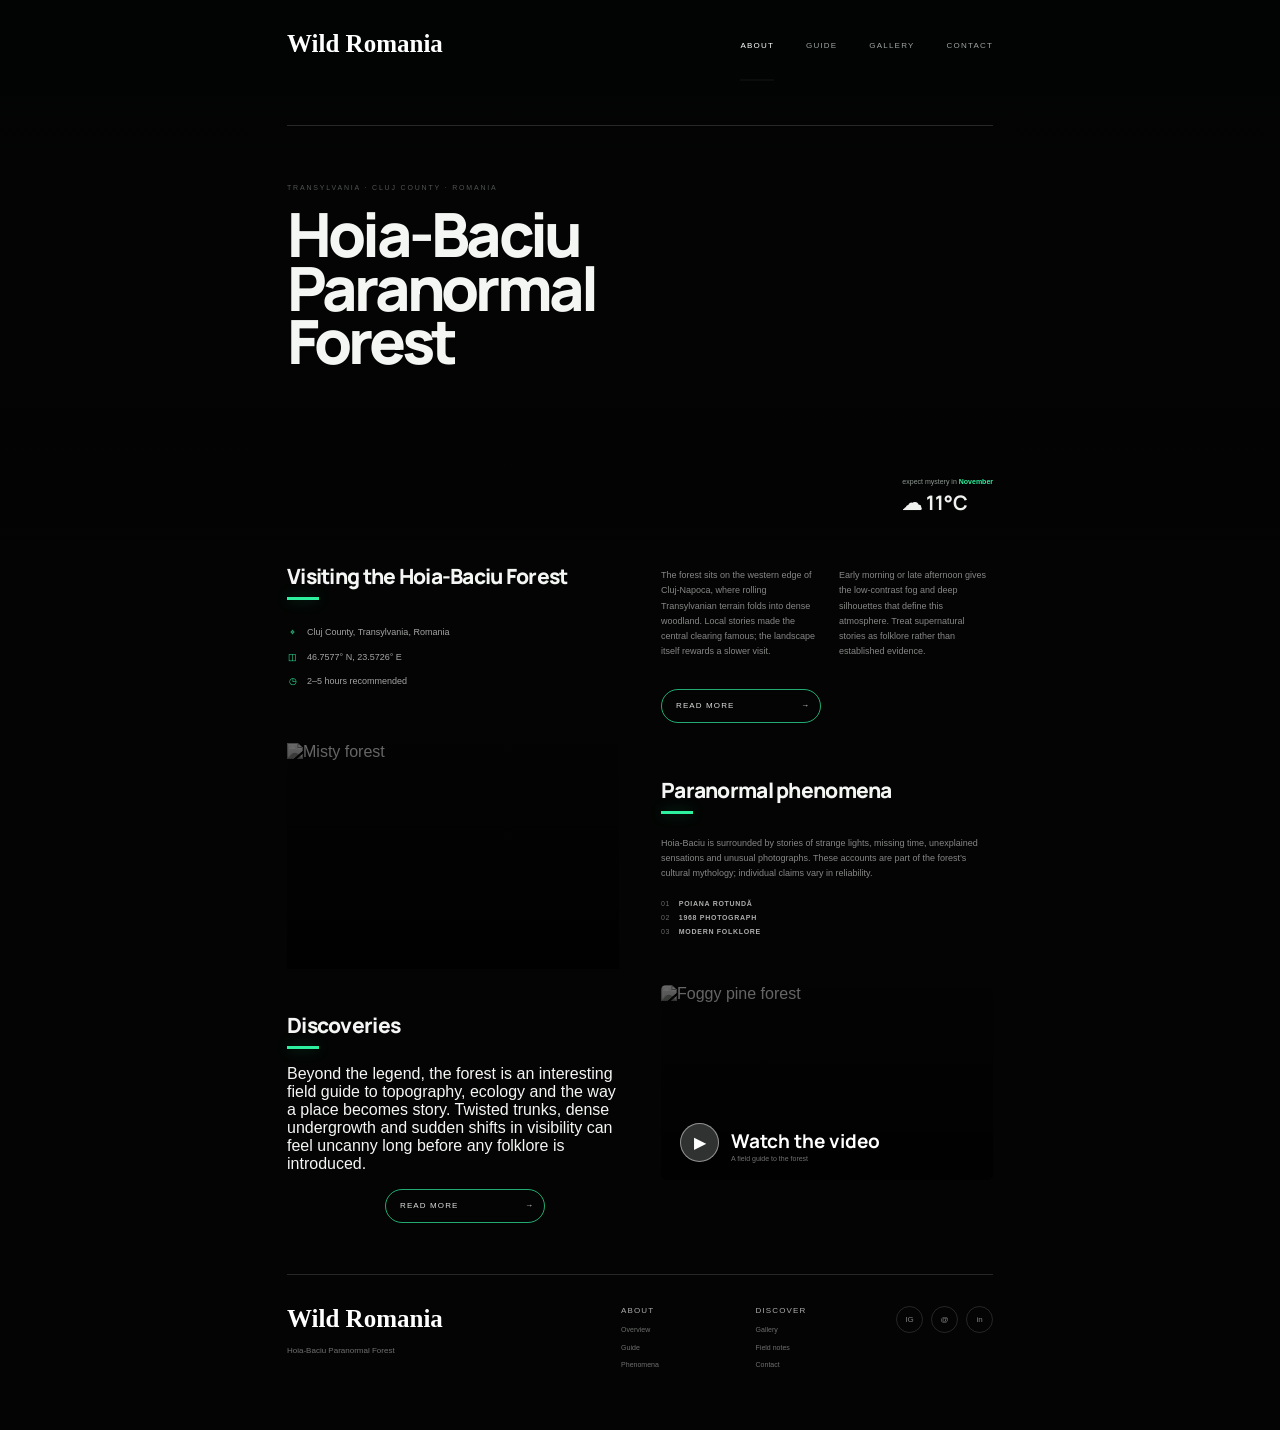
==== commit 8037e507: "Randomly switch live homepage to hoia-baciu" ====
--- a/index.html
+++ b/index.html
@@ -1,57 +1,64 @@
 <!doctype html>
 <html lang="en">
 <head>
-<meta charset="utf-8">
-<meta name="viewport" content="width=device-width,initial-scale=1">
-<meta name="theme-color" content="#08090a">
-<meta name="description" content="NOIR / SIGNAL — private operating architecture for people who need less noise and more signal.">
-<title>NOIR / SIGNAL — Private Operating Architecture</title>
+<meta charset="utf-8"><meta name="viewport" content="width=device-width,initial-scale=1,viewport-fit=cover">
+<meta name="theme-color" content="#030403"><meta name="description" content="Wild Romania — Hoia-Baciu Paranormal Forest">
+<title>Wild Romania — Hoia-Baciu Paranormal Forest</title>
+<link rel="preconnect" href="https://fonts.googleapis.com"><link rel="preconnect" href="https://fonts.gstatic.com" crossorigin>
+<link href="https://fonts.googleapis.com/css2?family=Caveat:wght@600;700&family=DM+Sans:wght@400;500;600;700&family=Manrope:wght@600;700;800&display=swap" rel="stylesheet">
 <style>
-:root{--bg:#08090a;--panel:#111414;--ink:#f3f6f4;--muted:#8d9691;--line:#202625;--soft:#6e7873;--glow:#d9fff1;--acid:#ddff79;--ease:cubic-bezier(.22,.78,.2,1)}
-*{box-sizing:border-box}html{scroll-behavior:smooth}body{margin:0;background:radial-gradient(circle at 75% 10%,#d9fff110,transparent 28%),var(--bg);color:var(--ink);font-family:Inter,ui-sans-serif,system-ui,-apple-system,Segoe UI,sans-serif;overflow-x:hidden}body:before{content:"";position:fixed;inset:0;pointer-events:none;opacity:.08;background-image:radial-gradient(#fff 0.5px,transparent .5px);background-size:4px 4px;z-index:30}
-a{color:inherit;text-decoration:none}button{font:inherit;color:inherit}.wrap{width:min(1400px,92vw);margin:auto}.bar{position:fixed;left:0;top:0;width:100%;height:2px;background:#ffffff0c;z-index:99}.bar i{display:block;height:100%;width:0;background:linear-gradient(90deg,#8e9993,var(--glow));box-shadow:0 0 16px #d9fff166}
-header{position:fixed;inset:0 0 auto;display:flex;justify-content:space-between;align-items:center;padding:18px 4vw;z-index:50}.brand{font-size:12px;letter-spacing:.2em;font-weight:700}.brand span{opacity:.35}nav{display:flex;gap:25px;align-items:center;font-size:10px;letter-spacing:.14em;text-transform:uppercase;color:var(--muted)}nav a{transition:.3s}nav a:hover{color:var(--ink)}.pill{border:1px solid var(--line);border-radius:999px;padding:9px 13px;color:var(--ink)}
-section{position:relative}.hero{min-height:100vh;display:grid;align-items:center;padding:120px 0 80px}.hero-grid{display:grid;grid-template-columns:1.08fr .92fr;gap:5vw;align-items:center}.kicker,.label{font-size:10px;letter-spacing:.25em;text-transform:uppercase;color:var(--muted)}.kicker{display:flex;gap:10px;align-items:center}.kicker:before{content:"";width:27px;height:1px;background:var(--soft)}h1{font-size:clamp(64px,10vw,146px);line-height:.87;letter-spacing:-.065em;font-weight:550;margin:25px 0}.sub{font-size:clamp(17px,1.6vw,22px);line-height:1.5;color:#b5bdb9;max-width:650px}.actions{display:flex;gap:10px;flex-wrap:wrap;margin-top:36px}.btn{display:inline-flex;align-items:center;gap:10px;border:1px solid #ffffff1f;border-radius:999px;padding:13px 17px;font-size:12px;transition:transform .35s var(--ease),border .35s,background .35s}.btn:hover{transform:translateY(-2px);border-color:#ffffff42}.primary{background:#edf2ef;color:#090a0a;border-color:#edf2ef}.dot{width:6px;height:6px;border-radius:50%;background:currentColor}.meta{display:flex;gap:25px;margin-top:54px;font-size:10px;letter-spacing:.14em;text-transform:uppercase;color:var(--muted)}.meta b{color:var(--ink)}
-.orbbox{min-height:540px;display:grid;place-items:center;position:relative}.orb{width:min(44vw,560px);aspect-ratio:1;border-radius:50%;background:radial-gradient(circle at 34% 30%,#f4fff9 0 2%,#bac7c1 14%,#66726d 31%,#252c29 52%,#111514 76%,#090a0a 100%);box-shadow:inset -50px -60px 105px #000b,inset 20px 15px 45px #fff2,0 0 110px #cffff20c;animation:float 9s ease-in-out infinite;position:relative}.orb:before,.orb:after{content:"";position:absolute;border:1px solid #ecfff71c;border-radius:50%;inset:10%;transform:rotate(24deg)}.orb:after{inset:22%;transform:rotate(-37deg);border-color:#ecfff713}.ring{position:absolute;left:-10%;top:32%;width:120%;height:36%;border:1px solid #ecfff710;border-radius:50%;transform:rotate(-12deg);animation:spin 18s linear infinite}.r2{width:90%;height:25%;left:5%;top:37%;transform:rotate(27deg);animation-direction:reverse;animation-duration:13s}.r3{width:150%;height:48%;left:-25%;top:26%;transform:rotate(63deg);animation-duration:28s}.orb small{position:absolute;left:0;right:0;bottom:17%;text-align:center;font-size:9px;letter-spacing:.2em;color:#f5fffa99;text-transform:uppercase}@keyframes float{50%{transform:translateY(-11px)}to{transform:translateY(0)}}@keyframes spin{to{transform:rotate(348deg)}}
-.marquee{border-block:1px solid var(--line);overflow:hidden;white-space:nowrap}.track{display:inline-flex;gap:26px;padding:17px 0;animation:marq 22s linear infinite;font-size:9px;letter-spacing:.26em;color:#737d78}.track em{font-style:normal;color:#d9e2de}@keyframes marq{to{transform:translateX(-50%)}}
-.intro{padding:155px 0 125px}.introgrid{display:grid;grid-template-columns:1fr 1fr;gap:8vw}.intro h2{font-size:clamp(40px,5.4vw,78px);letter-spacing:-.055em;line-height:.98;font-weight:500;margin:18px 0}.copy{font-size:17px;line-height:1.7;color:#aab2ae;max-width:580px}.copy p{margin:0 0 18px}
-.system{padding:70px 0 155px}.syshead{display:flex;justify-content:space-between;gap:30px;align-items:end;margin-bottom:52px}.syshead h2{margin:0;font-size:clamp(40px,6vw,82px);line-height:.92;letter-spacing:-.055em;font-weight:500}.syshead p{margin:0;color:var(--muted);max-width:430px;line-height:1.6;font-size:13px}.stages{display:grid;grid-template-columns:repeat(3,1fr);border-top:1px solid var(--line)}.stage{min-height:360px;padding:30px 26px;border-right:1px solid var(--line);position:relative;overflow:hidden}.stage:last-child{border-right:0}.stage .num{font-size:9px;letter-spacing:.18em;color:var(--muted)}.stage .line{position:absolute;right:25px;top:31px;width:72px;height:1px;background:linear-gradient(90deg,transparent,#7c8781)}.stage h3{font-size:28px;letter-spacing:-.03em;font-weight:500;margin:83px 0 13px}.stage p{font-size:14px;line-height:1.65;color:#9ba29f;max-width:300px}.stage:after{content:"";position:absolute;left:-20%;right:-20%;bottom:-90px;height:180px;background:radial-gradient(circle,#dffff21a,transparent 64%);transform:translateX(-20%);transition:.8s var(--ease)}.stage:hover:after{transform:translateX(20%)}
-.artifact{padding:30px 0 155px}.shell{min-height:700px;border:1px solid var(--line);border-radius:28px;overflow:hidden;background:radial-gradient(circle at 67% 45%,#d9fff111,transparent 28%),linear-gradient(145deg,#121615,#0b0d0d);position:relative;box-shadow:0 30px 120px #0008}.ui{position:absolute;inset:0;padding:32px;display:grid;grid-template-columns:1fr 1.2fr;gap:24px}.panel{border:1px solid var(--line);border-radius:18px;padding:22px;background:#0002}.tiny{font-size:9px;letter-spacing:.18em;text-transform:uppercase;color:#707b76}.panel h3{font-size:clamp(36px,4vw,66px);line-height:.9;letter-spacing:-.055em;font-weight:500;margin:34px 0 17px}.panel p{font-size:13px;line-height:1.65;color:#9ca5a0;max-width:370px}.bars{display:grid;grid-template-columns:repeat(7,1fr);gap:6px;margin-top:105px}.bars span{height:34px;border:1px solid #ffffff10;border-radius:4px;background:linear-gradient(#242b28,#141918)}.bars span:nth-child(3n){background:linear-gradient(#7e8984,#1f2623)}.bars span:nth-child(5n){background:linear-gradient(#d6e2dc,#2b322f)}.canvas{position:relative;border:1px solid var(--line);border-radius:18px;overflow:hidden;background:#ffffff03}.grid{position:absolute;inset:0;background-image:linear-gradient(#ffffff0b 1px,transparent 1px),linear-gradient(90deg,#ffffff0b 1px,transparent 1px);background-size:42px 42px}.pulse{position:absolute;left:12%;right:8%;top:51%;height:1px;background:linear-gradient(90deg,transparent,#d9fff12b,#d9fff1aa,#d9fff12b,transparent);box-shadow:0 0 28px #d9fff126}.pulse:after{content:"";position:absolute;left:55%;top:-3px;width:7px;height:7px;border-radius:50%;background:#effffa;box-shadow:0 0 20px 5px #d9fff155}.card{position:absolute;padding:13px 14px;min-width:168px;border:1px solid #ffffff1d;border-radius:12px;background:#0a0c0ce8;backdrop-filter:blur(10px)}.card small{display:block;font-size:8px;letter-spacing:.14em;text-transform:uppercase;color:#75807a}.card b{display:block;margin-top:5px;font-size:14px;font-weight:500}.c1{left:9%;top:16%}.c2{right:8%;top:31%}.c3{left:26%;bottom:18%}.c4{right:13%;bottom:11%}
-.stats{padding:0 0 150px}.statsgrid{display:grid;grid-template-columns:repeat(4,1fr);border-block:1px solid var(--line)}.stat{padding:28px 0 33px;border-right:1px solid var(--line)}.stat:not(:first-child){padding-left:24px}.stat:last-child{border-right:0}.stat b{display:block;font-size:clamp(36px,4vw,56px);letter-spacing:-.05em;font-weight:500}.stat span{display:block;margin-top:7px;font-size:9px;letter-spacing:.14em;text-transform:uppercase;color:#7b8580}
-.manifesto{padding:80px 0 165px}.quote{font-size:clamp(44px,6.8vw,98px);line-height:.96;letter-spacing:-.06em;font-weight:500;max-width:1100px}.dim{color:#4e5752}.quotefoot{display:flex;justify-content:space-between;gap:20px;margin-top:50px;padding-top:18px;border-top:1px solid var(--line);font-size:10px;letter-spacing:.14em;text-transform:uppercase;color:#727c77}.quotefoot b{color:var(--ink)}
-.final{padding:55px 0 30px}.finalshell{border:1px solid var(--line);border-radius:28px;padding:78px 7vw 72px;overflow:hidden;position:relative;background:radial-gradient(circle at 78% 43%,#d9fff113,transparent 29%),linear-gradient(135deg,#111514,#0b0d0d)}.finalshell h2{margin:0;font-size:clamp(54px,8vw,114px);line-height:.88;letter-spacing:-.065em;font-weight:500;position:relative}.finalshell p{max-width:540px;color:#9ca5a0;line-height:1.65;margin:30px 0 34px;position:relative}.halo{position:absolute;width:430px;height:430px;right:-100px;top:50%;transform:translateY(-50%);border-radius:50%;background:radial-gradient(circle,#e8fff71a,transparent 68%);filter:blur(3px)}.fine{display:flex;justify-content:space-between;padding-top:20px;font-size:9px;letter-spacing:.13em;text-transform:uppercase;color:#626b66}
-.reveal{opacity:0;transform:translateY(34px);transition:opacity .85s var(--ease),transform .85s var(--ease)}.reveal.on{opacity:1;transform:none}.cursor{position:fixed;z-index:2;width:260px;height:260px;pointer-events:none;transform:translate(-50%,-50%);border-radius:50%;background:radial-gradient(circle,#d9fff10d,transparent 67%)}
-@media(max-width:900px){nav a:not(.pill){display:none}.hero-grid,.introgrid{grid-template-columns:1fr}.orbbox{min-height:420px}.orb{width:min(70vw,480px)}.stages{grid-template-columns:1fr}.stage{border-right:0;border-bottom:1px solid var(--line)}.stage:last-child{border-bottom:0}.ui{grid-template-columns:1fr}.shell{min-height:980px}.canvas{min-height:400px}.statsgrid{grid-template-columns:1fr 1fr}.stat:nth-child(2n){border-right:0}.stat:nth-child(n+3){border-top:1px solid var(--line)}}
-@media(max-width:620px){header{padding:15px 20px}.wrap{width:92vw}.hero{padding-top:110px}.orbbox{min-height:330px}.orb{width:78vw}.meta{gap:14px;flex-wrap:wrap}.intro,.system,.manifesto{padding-top:110px}.system{padding-bottom:110px}.artifact{padding-bottom:110px}.ui{padding:15px}.shell{min-height:910px}.c1{left:4%}.c2{right:4%}.c3{left:6%}.c4{right:4%}.statsgrid{grid-template-columns:1fr}.stat,.stat:not(:first-child){padding-left:0;border-right:0}.stat+ .stat{border-top:1px solid var(--line)}.fine,.quotefoot{flex-direction:column}.cursor{display:none}}
-@media(prefers-reduced-motion:reduce){html{scroll-behavior:auto}.orb,.ring,.track{animation:none}.reveal{transition:none}}
+:root{--bg:#030403;--fg:#f4f6f4;--muted:#8f9893;--dim:#66706b;--line:#24302a;--g:#2ef1a0;--max:706px}
+*{box-sizing:border-box}html{scroll-behavior:smooth;background:var(--bg)}body{margin:0;background:var(--bg);color:var(--fg);font-family:"DM Sans",sans-serif;-webkit-font-smoothing:antialiased}body.lock{overflow:hidden}button,input,textarea{font:inherit}.app{min-height:100vh;overflow-x:hidden}.shell,.head{width:min(calc(100% - 112px),var(--max));margin:auto}
+header{position:absolute;inset:0 0 auto;z-index:20}.head{height:126px;padding-top:31px;border-bottom:1px solid rgba(255,255,255,.14);display:flex;justify-content:space-between;align-items:flex-start}.brand{font:700 25px/1 Caveat,cursive;color:#fff;text-decoration:none}.nav{display:flex;gap:32px}.nav button,.mobile button{border:0;background:none;color:#9da39f;font-size:8px;letter-spacing:.15em;text-transform:uppercase;padding:10px 0 15px;position:relative;cursor:pointer}.nav button.active,.nav button:hover,.mobile button:hover{color:#fff}.nav button.active:after{content:"";position:absolute;left:0;right:0;bottom:-16px;height:2px;background:#0a0d0b}.hamb{display:none;background:transparent;border:1px solid rgba(255,255,255,.14);border-radius:50%;width:38px;height:38px;color:#fff}
+.mobile{display:none;position:absolute;right:0;top:66px;width:180px;padding:9px 14px;background:rgba(4,6,5,.97);border:1px solid rgba(255,255,255,.1);border-radius:10px}.mobile.open{display:flex;flex-direction:column}
+.hero{height:560px;position:relative;overflow:hidden}.hero:before{content:"";position:absolute;inset:0;background:url("https://images.pexels.com/photos/16795675/pexels-photo-16795675.jpeg?cs=srgb&fm=jpg&w=2000") center 39%/cover;filter:grayscale(.92) contrast(1.12) brightness(.68) saturate(.42);transform:scale(1.03)}.hero:after{content:"";position:absolute;inset:0;background:linear-gradient(180deg,rgba(1,4,4,.58),rgba(1,3,3,.05) 34%,rgba(1,3,3,.15) 55%,rgba(2,3,2,.96) 92%,var(--bg))}
+.heroContent{height:560px;position:relative;z-index:2;padding-top:184px;display:flex;flex-direction:column}.eyebrow{margin:0 0 16px;font-size:7px;letter-spacing:.26em;text-transform:uppercase;color:#8f98938c}h1{margin:0;font:800 61px/.88 Manrope,sans-serif;letter-spacing:-.062em}.heroBottom{margin-top:auto;padding-bottom:44px;display:flex;justify-content:flex-end}.weather{display:flex;flex-direction:column;gap:4px;font-size:7px;color:#8f9893}.weather strong{color:var(--g)}.temp{font:700 20px Manrope;color:#eef1ee;display:flex;gap:8px;align-items:center}
+main{position:relative}.editorial{display:grid;grid-template-columns:1fr 1fr;grid-template-rows:auto 226px auto;gap:0 42px;padding-top:6px}.intro{grid-column:1/3;display:grid;grid-template-columns:1fr 1fr;gap:42px}.title h2{margin:0;font:800 21px/1.04 Manrope;letter-spacing:-.034em}.line{width:32px;height:3px;margin-top:9px;background:var(--g);box-shadow:0 0 14px #2ef1a04d}.facts{margin-top:27px;display:grid;gap:14px}.fact{display:flex;gap:9px;align-items:center;font-size:9px;color:#f3f5f3aa}.fact b{color:var(--g);font-weight:500;width:11px;text-align:center}.copy{padding-top:2px;display:grid;grid-template-columns:1fr 1fr;gap:18px}.copy p,.block p{margin:0;font-size:9px;line-height:1.7;color:#f3f5f38a}.pill{margin-top:11px;width:160px;height:34px;border-radius:99px;border:1px solid #2ef1a0b3;background:none;color:#f3f5f3e6;display:flex;align-items:center;justify-content:space-between;padding:0 10px 0 14px;font-size:8px;letter-spacing:.14em;text-transform:uppercase;cursor:pointer}.forest{grid-column:1;grid-row:2;height:226px;margin-top:20px;position:relative;overflow:hidden}.forest img,.video img{width:100%;height:100%;object-fit:cover;filter:grayscale(.9) contrast(1.16) brightness(.47) saturate(.45)}.forest:after,.video:after{content:"";position:absolute;inset:0;background:linear-gradient(180deg,#0002,#000c)}
+.block{grid-column:2;grid-row:2;align-self:end;padding-bottom:14px}.block p{margin-top:22px}.stats{margin-top:18px;display:grid;gap:7px;font-size:7px;color:#f3f5f36a;text-transform:uppercase;letter-spacing:.1em}.stats b{margin-left:6px;color:#f3f5f3b3}
+.discover{grid-column:1;grid-row:3;padding-top:66px;padding-bottom:51px}.discover .pill{margin-left:98px}.video{grid-column:2;grid-row:3;height:195px;margin-top:36px;position:relative;overflow:hidden;border-radius:5px}.video button{position:absolute;inset:0;border:0;background:none;color:#fff;display:flex;align-items:flex-end;gap:12px;padding:0 19px 18px;text-align:left;cursor:pointer;z-index:2}.play{width:39px;height:39px;border:1px solid #fff7;border-radius:50%;background:#eef5f233;display:grid;place-items:center}.video strong{display:block;font:700 19px/1 Manrope}.video small{display:block;margin-top:4px;font-size:7px;color:#f3f5f376}
+footer{border-top:1px solid rgba(255,255,255,.14);padding:31px 0 60px;display:grid;grid-template-columns:1.25fr 1fr auto;gap:38px}.footerCols{display:grid;grid-template-columns:1fr 1fr;gap:32px}.footerCols div{display:grid;gap:7px}.footerCols span{font-size:8px;letter-spacing:.14em;color:#f3f5f3b3}.footerCols button{border:0;background:none;text-align:left;padding:0;color:#f3f5f370;font-size:7px;cursor:pointer}.footerSocial{display:flex;gap:8px}.footerSocial a{width:27px;height:27px;border:1px solid #fff2;border-radius:50%;display:grid;place-items:center;color:#f3f5f385;text-decoration:none;font-size:8px}.footerBrand p{font-size:8px;color:#f3f5f373;margin:15px 0}
+.modalBg{position:fixed;inset:0;z-index:100;display:grid;place-items:center;padding:20px;background:#000d;backdrop-filter:blur(10px)}.modalBg[hidden]{display:none}.modal{width:min(760px,100%);max-height:86vh;overflow:auto;background:#070b09;border:1px solid #fff2;border-radius:10px;padding:16px}.mhead{display:flex;justify-content:space-between;align-items:center;padding:4px 2px 12px;border-bottom:1px solid #fff1}.mhead h2{margin:0;font:700 19px Manrope}.close{width:32px;height:32px;border:1px solid #fff2;border-radius:50%;background:none;color:#fff;font-size:21px;cursor:pointer}.frame{aspect-ratio:16/9;margin-top:14px}.frame iframe{width:100%;height:100%;border:0}.galleryMain{height:440px;margin-top:14px;position:relative;overflow:hidden;border-radius:7px}.galleryMain img{width:100%;height:100%;object-fit:cover;filter:grayscale(.76) brightness(.72) saturate(.55)}.arr{position:absolute;top:50%;transform:translateY(-50%);width:39px;height:39px;border:1px solid #fff4;border-radius:50%;background:#0006;color:#fff;font-size:25px}.left{left:11px}.right{right:11px}.caption{position:absolute;left:15px;bottom:12px;font-size:8px;letter-spacing:.15em;text-transform:uppercase;color:#fff8}.thumbs{display:grid;grid-template-columns:repeat(6,1fr);gap:7px;margin-top:8px}.thumbs button{padding:0;border:1px solid transparent;background:none;aspect-ratio:1.55;border-radius:4px;overflow:hidden}.thumbs button.active{border-color:var(--g)}.thumbs img{width:100%;height:100%;object-fit:cover}
+form{display:grid;gap:13px;margin-top:14px}label{display:grid;gap:6px;font-size:8px;letter-spacing:.1em;text-transform:uppercase;color:#f3f5f3a6}input,textarea{width:100%;background:#fff1;border:1px solid #fff2;border-radius:6px;color:#fff;padding:10px 11px;font-size:10px}textarea{min-height:120px;resize:vertical}.error{color:#ff9a9a;font-size:9px}.success{padding:42px 10px 25px;text-align:center}.success h3{font:700 22px Manrope}.success p{font-size:9px;line-height:1.7;color:#f3f5f37a}.focus:focus-visible,button:focus-visible,a:focus-visible,input:focus-visible,textarea:focus-visible{outline:2px solid var(--g);outline-offset:3px}
+@media(max-width:760px){.shell,.head{width:min(calc(100% - 40px),706px)}.head{height:86px;padding-top:18px}.nav{display:none}.hamb{display:grid;place-items:center}.hero,.heroContent{height:610px}.heroContent{padding-top:150px}.hero h1{font-size:clamp(46px,13vw,61px)}.editorial{display:block;padding-top:5px}.intro{display:block}.copy{display:block;margin-top:25px}.copy p{margin-bottom:15px}.forest{height:250px;margin-top:34px}.block{margin-top:35px;padding-bottom:0}.discover{padding:48px 0 22px}.discover .pill{margin-left:0}.video{height:205px;margin-top:16px}.footer{grid-template-columns:1fr!important}.footerSocial{margin-top:4px}.galleryMain{height:340px}.thumbs{grid-template-columns:repeat(3,1fr)}}@media(prefers-reduced-motion:reduce){html{scroll-behavior:auto}}
 </style>
 </head>
 <body>
-<div class="bar"><i id="progress"></i></div><div class="cursor" id="cursor"></div>
-<header><a class="brand" href="#top">NOIR <span>/</span> SIGNAL</a><nav><a href="#system">System</a><a href="#artifact">Artifact</a><a href="#philosophy">Philosophy</a><a class="pill" href="#start">Begin</a></nav></header>
-<main id="top">
-<section class="hero wrap"><div class="hero-grid">
-<div class="reveal"><div class="kicker">Private operating architecture</div><h1>Less noise.<br><span style="color:#6f7974">More signal.</span></h1><p class="sub">NOIR / SIGNAL designs the invisible structure behind exceptional work — one calm system for attention, decisions, assets and momentum.</p><div class="actions"><a class="btn primary" href="#start">Enter the studio <span class="dot"></span></a><a class="btn" href="#artifact">See the system ↘</a></div><div class="meta"><span><b>01</b> Diagnose</span><span><b>02</b> Compose</span><span><b>03</b> Calibrate</span></div></div>
-<div class="orbbox reveal"><div class="orb"><span class="ring"></span><span class="ring r2"></span><span class="ring r3"></span><small>A quieter center of gravity</small></div></div>
-</div></section>
-<div class="marquee"><div class="track">ATTENTION <em>·</em> CONTEXT <em>·</em> MEMORY <em>·</em> MOTION <em>·</em> DECISION <em>·</em> ATTENTION <em>·</em> CONTEXT <em>·</em> MEMORY <em>·</em> MOTION <em>·</em> DECISION <em>·</em></div></div>
-<section class="intro wrap"><div class="introgrid"><div class="reveal"><div class="label">The problem</div><h2>Your work should not feel like a room with every light switched on.</h2></div><div class="copy reveal"><p>Modern work accumulates fragments: tabs, notes, half-decisions, duplicated files, forgotten promises. The cost is not just time. It is cognitive friction.</p><p>We design a single operating layer around how you actually think and move — reducing noise until the important becomes unmistakable.</p></div></div></section>
-<section class="system wrap" id="system"><div class="syshead reveal"><h2>A system with a pulse.</h2><p>Three movements. One continuous composition. Built around your real constraints, not a pre-made productivity template.</p></div><div class="stages">
-<article class="stage reveal"><span class="num">01 / MAP</span><span class="line"></span><h3>Expose the signal</h3><p>We trace where information enters, where decisions stall, and where attention leaks. Hidden dependencies become visible.</p></article>
-<article class="stage reveal"><span class="num">02 / SHAPE</span><span class="line"></span><h3>Build the architecture</h3><p>A custom layer for projects, memory, assets and next actions — composed as one environment, not a pile of tools.</p></article>
-<article class="stage reveal"><span class="num">03 / TUNE</span><span class="line"></span><h3>Make it feel inevitable</h3><p>We refine the rhythm until the system disappears into the work. Less maintenance. Faster recognition. Better decisions.</p></article>
-</div></section>
-<section class="artifact wrap" id="artifact"><div class="shell reveal"><div class="ui"><div class="panel"><div class="tiny">The operating layer / 07:42</div><h3>Everything<br>has a place.</h3><p>Projects are not dashboards. They are living rooms for decisions. The system keeps context close, surfaces what matters, and lets the rest recede.</p><div class="bars" aria-hidden="true"><span></span><span></span><span></span><span></span><span></span><span></span><span></span><span></span><span></span><span></span><span></span><span></span><span></span><span></span></div></div>
-<div class="canvas"><div class="grid"></div><div class="pulse"></div><div class="card c1"><small>Context</small><b>12 live threads</b></div><div class="card c2"><small>Next signal</small><b>Decision / 14:20</b></div><div class="card c3"><small>Memory</small><b>94% recovered</b></div><div class="card c4"><small>Attention</small><b>One priority</b></div></div></div></div></section>
-<section class="stats wrap"><div class="statsgrid reveal"><div class="stat"><b>01</b><span>Operating layer</span></div><div class="stat"><b>07</b><span>Days to first composition</span></div><div class="stat"><b>00</b><span>Generic templates used</span></div><div class="stat"><b>∞</b><span>Room to evolve</span></div></div></section>
-<section class="manifesto wrap" id="philosophy"><div class="quote reveal">“The most premium interface is the one that makes <span class="dim">complexity disappear</span> without making the work feel smaller.”</div><div class="quotefoot reveal"><span>NOIR / SIGNAL — <b>FIELD NOTE 01</b></span><span>Designed for people who carry a lot.</span></div></section>
-<section class="final wrap" id="start"><div class="finalshell reveal"><div class="halo"></div><div class="label">The first movement</div><h2>Make room<br>for what matters.</h2><p>Begin with a 45-minute architecture session. Bring the mess exactly as it is. We’ll find the signal together and sketch the first layer.</p><a class="btn primary" href="mailto:studio@noirsignal.example?subject=Architecture%20Session">Request an architecture session <span class="dot"></span></a></div><div class="fine"><span>NOIR / SIGNAL — PRIVATE OPERATING ARCHITECTURE</span><span>© 2026</span></div></section>
+<div class="app">
+<header><div class="head"><a class="brand" href="#about">Wild Romania</a>
+<nav class="nav" aria-label="Primary"><button class="active" data-go="about">About</button><button data-go="guide">Guide</button><button data-open="gallery">Gallery</button><button data-open="contact">Contact</button></nav>
+<button class="hamb" aria-label="Open menu" aria-expanded="false">☰</button><div class="mobile"><button data-go="about">About</button><button data-go="guide">Guide</button><button data-open="gallery">Gallery</button><button data-open="contact">Contact</button></div>
+</div></header>
+<section class="hero"><div class="heroContent shell"><p class="eyebrow">Transylvania · Cluj County · Romania</p><h1>Hoia-Baciu<br>Paranormal<br>Forest</h1><div class="heroBottom"><div class="weather"><span>expect mystery in <strong>November</strong></span><span class="temp">☁ 11°C</span></div></div></div></section>
+<main id="about" class="editorial shell">
+<section id="guide" class="intro"><div><div class="title"><h2>Visiting the Hoia-Baciu Forest</h2><div class="line"></div></div><div class="facts"><div class="fact"><b>⌖</b>Cluj County, Transylvania, Romania</div><div class="fact"><b>◫</b>46.7577° N, 23.5726° E</div><div class="fact"><b>◷</b>2–5 hours recommended</div></div></div><div class="copy"><p>The forest sits on the western edge of Cluj-Napoca, where rolling Transylvanian terrain folds into dense woodland. Local stories made the central clearing famous; the landscape itself rewards a slower visit.</p><p>Early morning or late afternoon gives the low-contrast fog and deep silhouettes that define this atmosphere. Treat supernatural stories as folklore rather than established evidence.</p><button class="pill" data-go="phenomena">Read more <span>→</span></button></div></section>
+<div class="forest"><img src="https://images.pexels.com/photos/6017051/pexels-photo-6017051.jpeg?cs=srgb&fm=jpg&w=1200" alt="Misty forest"></div>
+<section id="phenomena" class="block"><div class="title"><h2>Paranormal phenomena</h2><div class="line"></div></div><p>Hoia-Baciu is surrounded by stories of strange lights, missing time, unexplained sensations and unusual photographs. These accounts are part of the forest’s cultural mythology; individual claims vary in reliability.</p><div class="stats"><span>01 <b>Poiana Rotundă</b></span><span>02 <b>1968 photograph</b></span><span>03 <b>Modern folklore</b></span></div></section>
+<section id="discoveries" class="discover"><div class="title"><h2>Discoveries</h2><div class="line"></div></div><p class="blockp">Beyond the legend, the forest is an interesting field guide to topography, ecology and the way a place becomes story. Twisted trunks, dense undergrowth and sudden shifts in visibility can feel uncanny long before any folklore is introduced.</p><button class="pill" data-open="gallery">Read more <span>→</span></button></section>
+<div class="video"><img src="https://images.pexels.com/photos/16795675/pexels-photo-16795675.jpeg?cs=srgb&fm=jpg&w=1400" alt="Foggy pine forest"><button data-open="video"><span class="play">▶</span><span><strong>Watch the video</strong><small>A field guide to the forest</small></span></button></div>
 </main>
+<footer class="shell footer"><div class="footerBrand"><div class="brand">Wild Romania</div><p>Hoia-Baciu Paranormal Forest</p></div><div class="footerCols"><div><span>ABOUT</span><button data-go="about">Overview</button><button data-go="guide">Guide</button><button data-go="phenomena">Phenomena</button></div><div><span>DISCOVER</span><button data-open="gallery">Gallery</button><button data-go="discoveries">Field notes</button><button data-open="contact">Contact</button></div></div><div class="footerSocial"><a href="https://www.instagram.com/" target="_blank">IG</a><a href="mailto:hello@wild-romania.example">@</a><a href="https://www.linkedin.com/" target="_blank">in</a></div></footer>
+
+<div class="modalBg" id="videoModal" hidden><div class="modal" role="dialog" aria-modal="true"><div class="mhead"><h2>Hoia-Baciu field video</h2><button class="close" data-close="videoModal">×</button></div><div class="frame"><iframe title="Hoia-Baciu documentary" src="https://www.youtube.com/embed/SiluLXrliZM?rel=0" allowfullscreen></iframe></div></div></div>
+<div class="modalBg" id="galleryModal" hidden><div class="modal" role="dialog" aria-modal="true"><div class="mhead"><h2>Gallery</h2><button class="close" data-close="galleryModal">×</button></div><div class="galleryMain"><img id="gimg" alt="Forest gallery"><button class="arr left" id="prev">‹</button><button class="arr right" id="next">›</button><div class="caption" id="cap"></div></div><div class="thumbs" id="thumbs"></div></div></div>
+<div class="modalBg" id="contactModal" hidden><div class="modal" role="dialog" aria-modal="true"><div class="mhead"><h2>Contact</h2><button class="close" data-close="contactModal">×</button></div><form id="form"><label>Name<input id="name" required></label><label>Email<input id="email" type="email" required></label><label>Message<textarea id="msg" required minlength="15"></textarea></label><p class="error" id="err"></p><button class="pill" type="submit">Send <span>→</span></button></form><div class="success" id="ok" hidden><h3>Message prepared</h3><p>This static demo validates the form locally. Connect an endpoint to send it to a real inbox.</p></div></div></div>
+</div>
 <script>
-const p=document.getElementById('progress'),c=document.getElementById('cursor');
-const tick=()=>{const h=document.documentElement.scrollHeight-innerHeight;p.style.width=(h?scrollY/h*100:0)+'%'};addEventListener('scroll',tick,{passive:true});tick();
-if(matchMedia('(pointer:fine)').matches)addEventListener('pointermove',e=>{c.style.left=e.clientX+'px';c.style.top=e.clientY+'px'},{passive:true});
-const io=new IntersectionObserver(es=>es.forEach(e=>{if(e.isIntersecting){e.target.classList.add('on');io.unobserve(e.target)}}),{threshold:.12});document.querySelectorAll('.reveal').forEach((e,i)=>{e.style.transitionDelay=Math.min(i*35,210)+'ms';io.observe(e)});
-document.querySelectorAll('a[href^="#"]').forEach(a=>a.addEventListener('click',e=>{const t=document.querySelector(a.getAttribute('href'));if(t){e.preventDefault();t.scrollIntoView({behavior:'smooth'})}}));
+(()=>{const $=s=>document.querySelector(s), $$=s=>[...document.querySelectorAll(s)], mob=$(".mobile"),hamb=$(".hamb");
+const go=id=>{const e=$("#"+id);if(e)e.scrollIntoView({behavior:"smooth",block:"start"});mob.classList.remove("open");hamb.setAttribute("aria-expanded","false")};
+const open=id=>{$("#"+id).hidden=false;document.body.classList.add("lock")}, close=id=>{$("#"+id).hidden=true;if(!$$(".modalBg:not([hidden])").length)document.body.classList.remove("lock")};
+hamb.onclick=()=>{const o=!mob.classList.contains("open");mob.classList.toggle("open",o);hamb.setAttribute("aria-expanded",o)};
+$$("[data-go]").forEach(b=>b.onclick=()=>go(b.dataset.go));$$("[data-open]").forEach(b=>b.onclick=()=>open(b.dataset.open==="video"?"videoModal":b.dataset.open==="gallery"?"galleryModal":"contactModal"));$$("[data-close]").forEach(b=>b.onclick=()=>close(b.dataset.close));
+$$(".modalBg").forEach(m=>m.onclick=e=>{if(e.target===m)close(m.id)});document.onkeydown=e=>{if(e.key==="Escape"){const m=$$(".modalBg:not([hidden])").pop();m?close(m.id):mob.classList.remove("open")}};
+const imgs=[
+["https://images.pexels.com/photos/16795675/pexels-photo-16795675.jpeg?cs=srgb&fm=jpg&w=1600","Fog line"],
+["https://images.pexels.com/photos/6017051/pexels-photo-6017051.jpeg?cs=srgb&fm=jpg&w=1600","Morning mist"],
+["https://images.pexels.com/photos/28965733/pexels-photo-28965733.jpeg?cs=srgb&fm=jpg&w=1600","Autumn canopy"],
+["https://images.pexels.com/photos/34110744/pexels-photo-34110744.jpeg?cs=srgb&fm=jpg&w=1600","Silent edge"],
+["https://images.pexels.com/photos/6017051/pexels-photo-6017051.jpeg?cs=srgb&fm=jpg&w=1600","Deep woods"],
+["https://images.pexels.com/photos/28965733/pexels-photo-28965733.jpeg?cs=srgb&fm=jpg&w=1600","Cloud cover"]];
+let i=0;const gi=$("#gimg"),cap=$("#cap"),th=$("#thumbs"),render=()=>{gi.src=imgs[i][0];cap.textContent=String(i+1).padStart(2,"0")+" · "+imgs[i][1];$$(".thumbs button").forEach((b,n)=>b.classList.toggle("active",n===i))};
+imgs.forEach((x,n)=>{const b=document.createElement("button");b.innerHTML='<img src="'+x[0]+'" alt="">';b.onclick=()=>{i=n;render()};th.appendChild(b)});$("#prev").onclick=()=>{i=(i-1+imgs.length)%imgs.length;render()};$("#next").onclick=()=>{i=(i+1)%imgs.length;render()};render();
+$("#form").onsubmit=e=>{e.preventDefault();const n=$("#name").value.trim(),em=$("#email").value.trim(),m=$("#msg").value.trim(),err=$("#err");if(!n||!em||!m)err.textContent="Please complete all fields.";else if(!/^\S+@\S+\.\S+$/.test(em))err.textContent="Please enter a valid email address.";else if(m.length<15)err.textContent="Please make the message a little longer.";else{$("#form").hidden=true;$("#ok").hidden=false;err.textContent=""}};
+const nav=[["about","about"],["guide","guide"]];const obs=new IntersectionObserver(es=>{const v=es.filter(x=>x.isIntersecting).sort((a,b)=>b.intersectionRatio-a.intersectionRatio)[0];if(!v)return;$$(".nav button").forEach(b=>b.classList.toggle("active",b.dataset.go===v.target.id))},{rootMargin:"-45% 0px -45% 0px"});nav.forEach(([_,id])=>{const e=$("#"+id);if(e)obs.observe(e)});})();
 </script>
 </body></html>
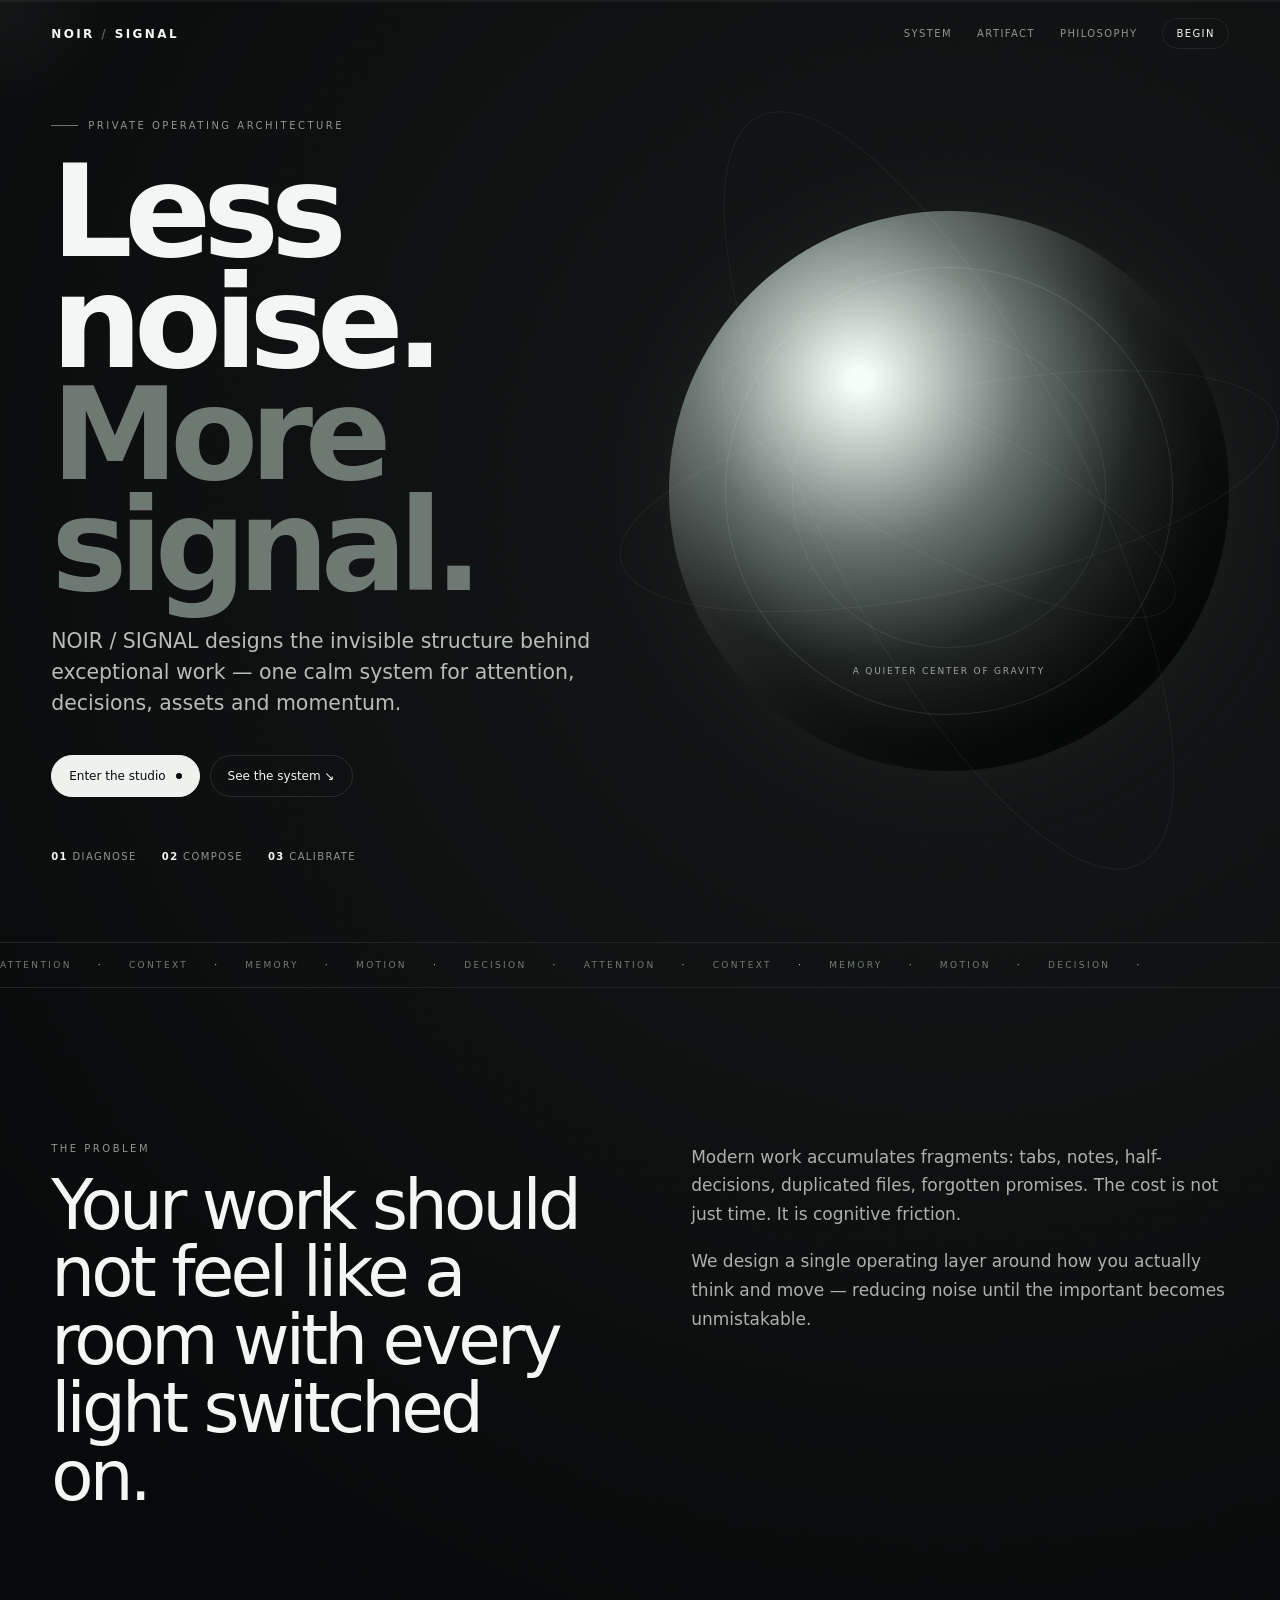
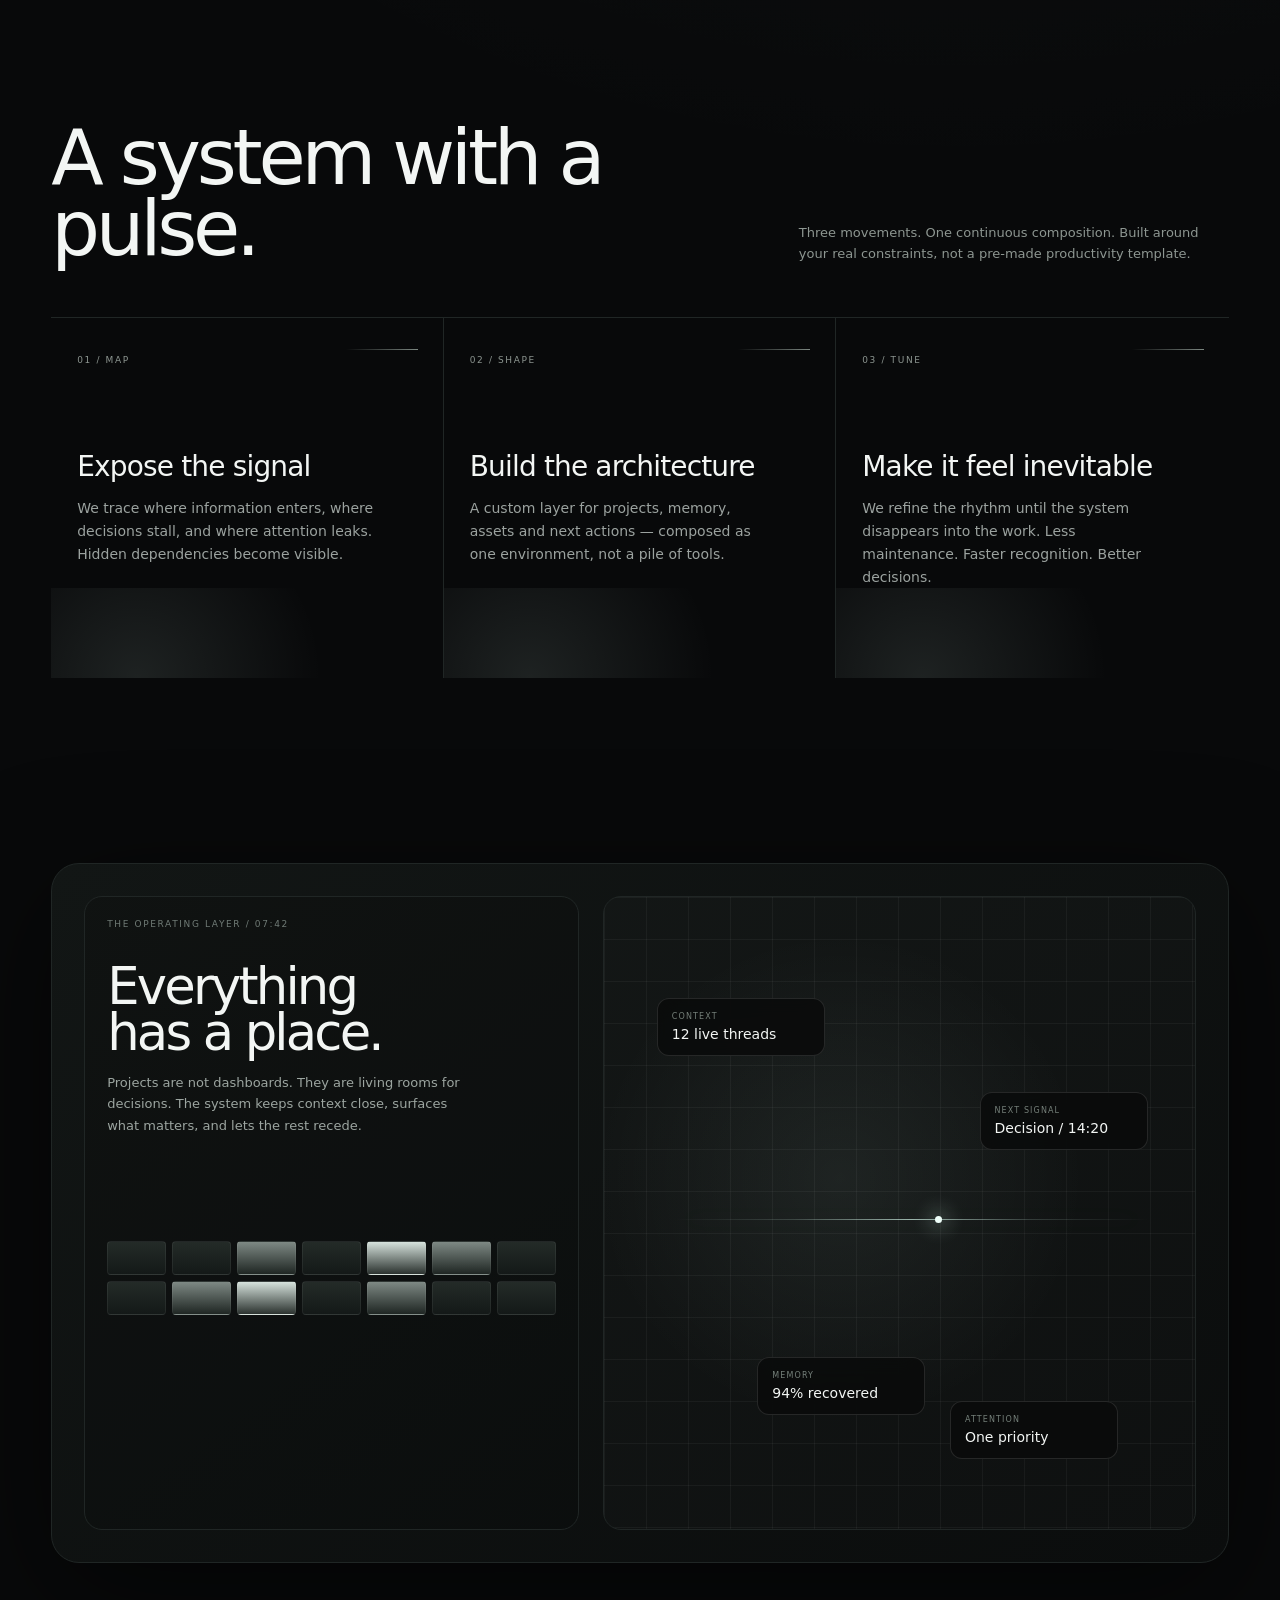
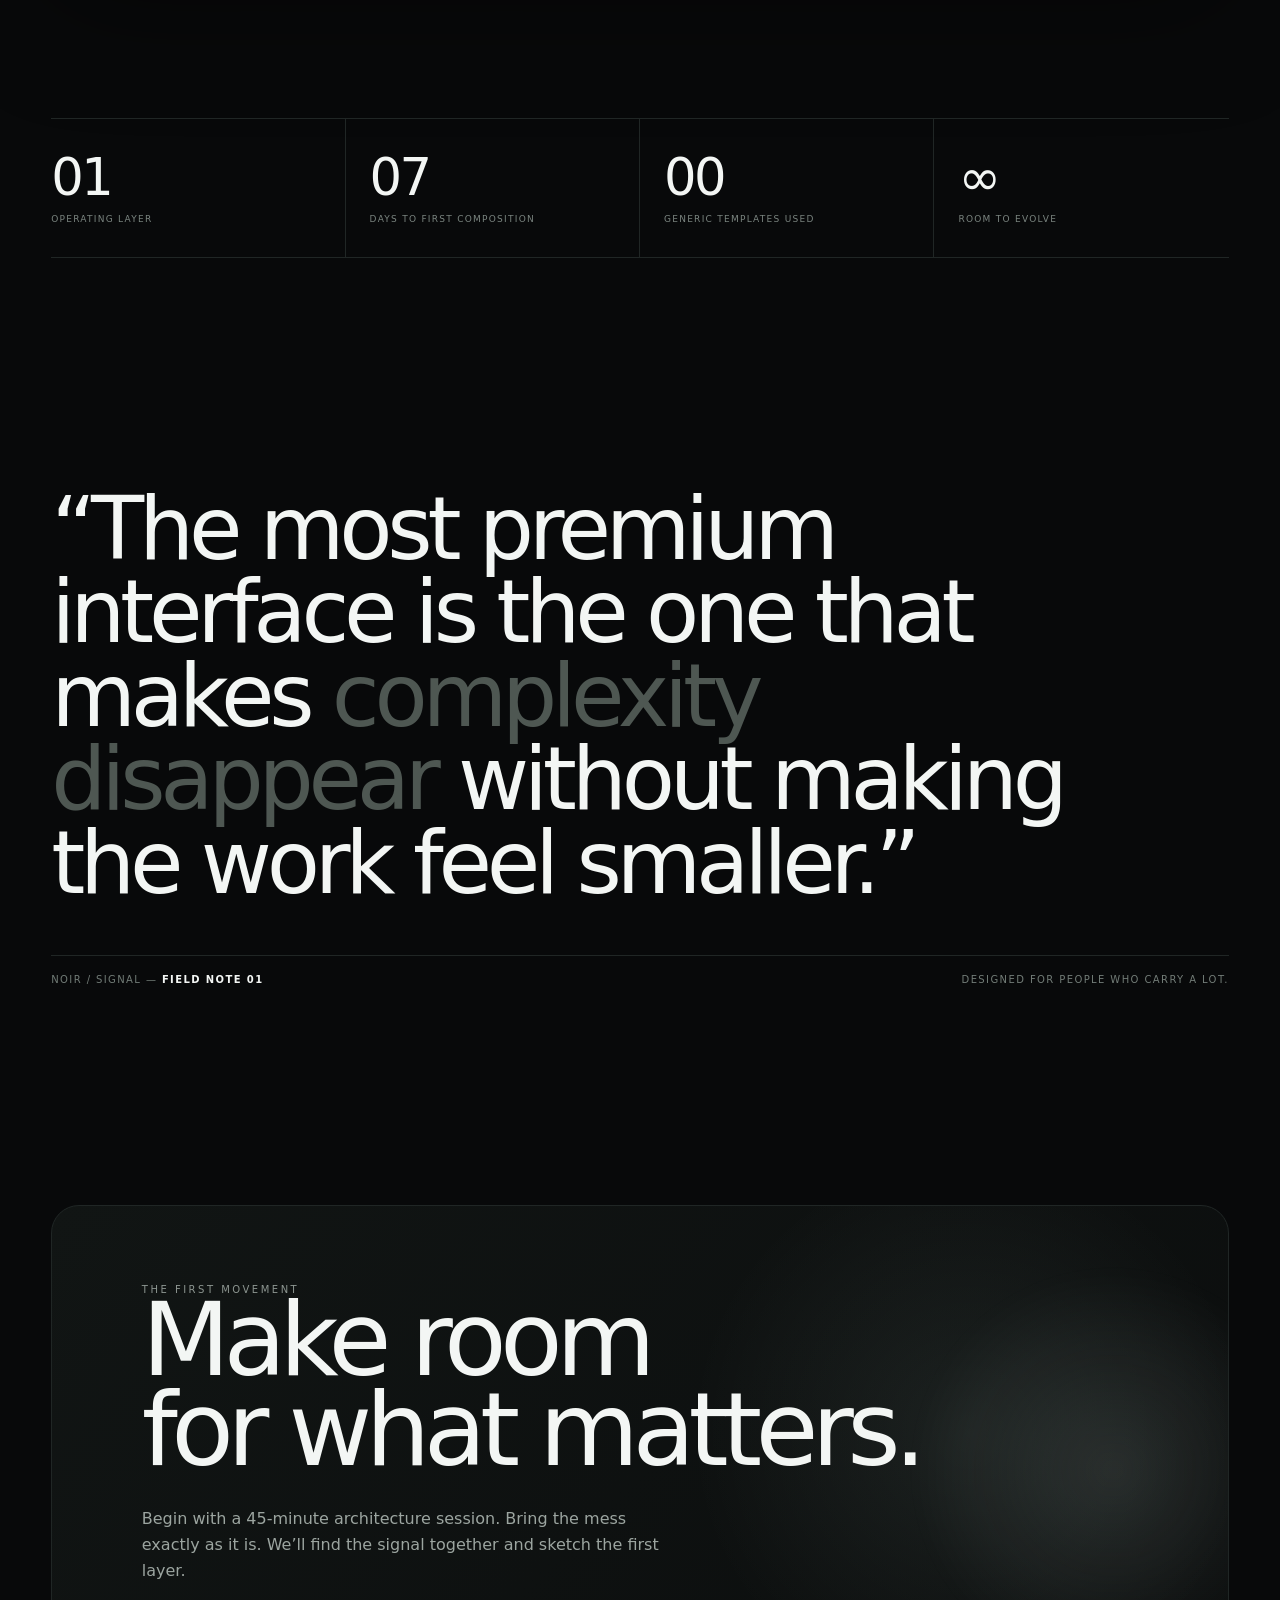
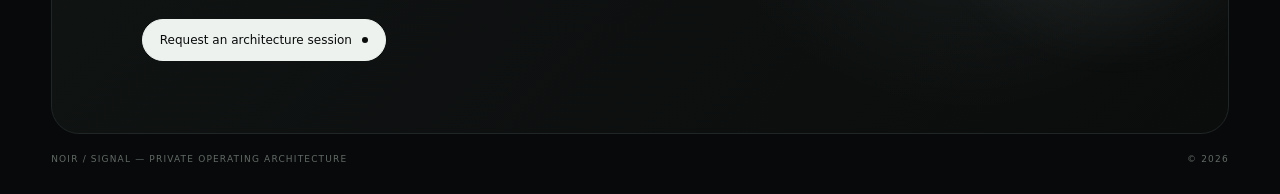
==== commit 2657916c: "Switch live homepage to Noir Signal" ====
--- a/index.html
+++ b/index.html
@@ -1,64 +1,57 @@
 <!doctype html>
 <html lang="en">
 <head>
-<meta charset="utf-8"><meta name="viewport" content="width=device-width,initial-scale=1,viewport-fit=cover">
-<meta name="theme-color" content="#030403"><meta name="description" content="Wild Romania — Hoia-Baciu Paranormal Forest">
-<title>Wild Romania — Hoia-Baciu Paranormal Forest</title>
-<link rel="preconnect" href="https://fonts.googleapis.com"><link rel="preconnect" href="https://fonts.gstatic.com" crossorigin>
-<link href="https://fonts.googleapis.com/css2?family=Caveat:wght@600;700&family=DM+Sans:wght@400;500;600;700&family=Manrope:wght@600;700;800&display=swap" rel="stylesheet">
+<meta charset="utf-8">
+<meta name="viewport" content="width=device-width,initial-scale=1">
+<meta name="theme-color" content="#08090a">
+<meta name="description" content="NOIR / SIGNAL — private operating architecture for people who need less noise and more signal.">
+<title>NOIR / SIGNAL — Private Operating Architecture</title>
 <style>
-:root{--bg:#030403;--fg:#f4f6f4;--muted:#8f9893;--dim:#66706b;--line:#24302a;--g:#2ef1a0;--max:706px}
-*{box-sizing:border-box}html{scroll-behavior:smooth;background:var(--bg)}body{margin:0;background:var(--bg);color:var(--fg);font-family:"DM Sans",sans-serif;-webkit-font-smoothing:antialiased}body.lock{overflow:hidden}button,input,textarea{font:inherit}.app{min-height:100vh;overflow-x:hidden}.shell,.head{width:min(calc(100% - 112px),var(--max));margin:auto}
-header{position:absolute;inset:0 0 auto;z-index:20}.head{height:126px;padding-top:31px;border-bottom:1px solid rgba(255,255,255,.14);display:flex;justify-content:space-between;align-items:flex-start}.brand{font:700 25px/1 Caveat,cursive;color:#fff;text-decoration:none}.nav{display:flex;gap:32px}.nav button,.mobile button{border:0;background:none;color:#9da39f;font-size:8px;letter-spacing:.15em;text-transform:uppercase;padding:10px 0 15px;position:relative;cursor:pointer}.nav button.active,.nav button:hover,.mobile button:hover{color:#fff}.nav button.active:after{content:"";position:absolute;left:0;right:0;bottom:-16px;height:2px;background:#0a0d0b}.hamb{display:none;background:transparent;border:1px solid rgba(255,255,255,.14);border-radius:50%;width:38px;height:38px;color:#fff}
-.mobile{display:none;position:absolute;right:0;top:66px;width:180px;padding:9px 14px;background:rgba(4,6,5,.97);border:1px solid rgba(255,255,255,.1);border-radius:10px}.mobile.open{display:flex;flex-direction:column}
-.hero{height:560px;position:relative;overflow:hidden}.hero:before{content:"";position:absolute;inset:0;background:url("https://images.pexels.com/photos/16795675/pexels-photo-16795675.jpeg?cs=srgb&fm=jpg&w=2000") center 39%/cover;filter:grayscale(.92) contrast(1.12) brightness(.68) saturate(.42);transform:scale(1.03)}.hero:after{content:"";position:absolute;inset:0;background:linear-gradient(180deg,rgba(1,4,4,.58),rgba(1,3,3,.05) 34%,rgba(1,3,3,.15) 55%,rgba(2,3,2,.96) 92%,var(--bg))}
-.heroContent{height:560px;position:relative;z-index:2;padding-top:184px;display:flex;flex-direction:column}.eyebrow{margin:0 0 16px;font-size:7px;letter-spacing:.26em;text-transform:uppercase;color:#8f98938c}h1{margin:0;font:800 61px/.88 Manrope,sans-serif;letter-spacing:-.062em}.heroBottom{margin-top:auto;padding-bottom:44px;display:flex;justify-content:flex-end}.weather{display:flex;flex-direction:column;gap:4px;font-size:7px;color:#8f9893}.weather strong{color:var(--g)}.temp{font:700 20px Manrope;color:#eef1ee;display:flex;gap:8px;align-items:center}
-main{position:relative}.editorial{display:grid;grid-template-columns:1fr 1fr;grid-template-rows:auto 226px auto;gap:0 42px;padding-top:6px}.intro{grid-column:1/3;display:grid;grid-template-columns:1fr 1fr;gap:42px}.title h2{margin:0;font:800 21px/1.04 Manrope;letter-spacing:-.034em}.line{width:32px;height:3px;margin-top:9px;background:var(--g);box-shadow:0 0 14px #2ef1a04d}.facts{margin-top:27px;display:grid;gap:14px}.fact{display:flex;gap:9px;align-items:center;font-size:9px;color:#f3f5f3aa}.fact b{color:var(--g);font-weight:500;width:11px;text-align:center}.copy{padding-top:2px;display:grid;grid-template-columns:1fr 1fr;gap:18px}.copy p,.block p{margin:0;font-size:9px;line-height:1.7;color:#f3f5f38a}.pill{margin-top:11px;width:160px;height:34px;border-radius:99px;border:1px solid #2ef1a0b3;background:none;color:#f3f5f3e6;display:flex;align-items:center;justify-content:space-between;padding:0 10px 0 14px;font-size:8px;letter-spacing:.14em;text-transform:uppercase;cursor:pointer}.forest{grid-column:1;grid-row:2;height:226px;margin-top:20px;position:relative;overflow:hidden}.forest img,.video img{width:100%;height:100%;object-fit:cover;filter:grayscale(.9) contrast(1.16) brightness(.47) saturate(.45)}.forest:after,.video:after{content:"";position:absolute;inset:0;background:linear-gradient(180deg,#0002,#000c)}
-.block{grid-column:2;grid-row:2;align-self:end;padding-bottom:14px}.block p{margin-top:22px}.stats{margin-top:18px;display:grid;gap:7px;font-size:7px;color:#f3f5f36a;text-transform:uppercase;letter-spacing:.1em}.stats b{margin-left:6px;color:#f3f5f3b3}
-.discover{grid-column:1;grid-row:3;padding-top:66px;padding-bottom:51px}.discover .pill{margin-left:98px}.video{grid-column:2;grid-row:3;height:195px;margin-top:36px;position:relative;overflow:hidden;border-radius:5px}.video button{position:absolute;inset:0;border:0;background:none;color:#fff;display:flex;align-items:flex-end;gap:12px;padding:0 19px 18px;text-align:left;cursor:pointer;z-index:2}.play{width:39px;height:39px;border:1px solid #fff7;border-radius:50%;background:#eef5f233;display:grid;place-items:center}.video strong{display:block;font:700 19px/1 Manrope}.video small{display:block;margin-top:4px;font-size:7px;color:#f3f5f376}
-footer{border-top:1px solid rgba(255,255,255,.14);padding:31px 0 60px;display:grid;grid-template-columns:1.25fr 1fr auto;gap:38px}.footerCols{display:grid;grid-template-columns:1fr 1fr;gap:32px}.footerCols div{display:grid;gap:7px}.footerCols span{font-size:8px;letter-spacing:.14em;color:#f3f5f3b3}.footerCols button{border:0;background:none;text-align:left;padding:0;color:#f3f5f370;font-size:7px;cursor:pointer}.footerSocial{display:flex;gap:8px}.footerSocial a{width:27px;height:27px;border:1px solid #fff2;border-radius:50%;display:grid;place-items:center;color:#f3f5f385;text-decoration:none;font-size:8px}.footerBrand p{font-size:8px;color:#f3f5f373;margin:15px 0}
-.modalBg{position:fixed;inset:0;z-index:100;display:grid;place-items:center;padding:20px;background:#000d;backdrop-filter:blur(10px)}.modalBg[hidden]{display:none}.modal{width:min(760px,100%);max-height:86vh;overflow:auto;background:#070b09;border:1px solid #fff2;border-radius:10px;padding:16px}.mhead{display:flex;justify-content:space-between;align-items:center;padding:4px 2px 12px;border-bottom:1px solid #fff1}.mhead h2{margin:0;font:700 19px Manrope}.close{width:32px;height:32px;border:1px solid #fff2;border-radius:50%;background:none;color:#fff;font-size:21px;cursor:pointer}.frame{aspect-ratio:16/9;margin-top:14px}.frame iframe{width:100%;height:100%;border:0}.galleryMain{height:440px;margin-top:14px;position:relative;overflow:hidden;border-radius:7px}.galleryMain img{width:100%;height:100%;object-fit:cover;filter:grayscale(.76) brightness(.72) saturate(.55)}.arr{position:absolute;top:50%;transform:translateY(-50%);width:39px;height:39px;border:1px solid #fff4;border-radius:50%;background:#0006;color:#fff;font-size:25px}.left{left:11px}.right{right:11px}.caption{position:absolute;left:15px;bottom:12px;font-size:8px;letter-spacing:.15em;text-transform:uppercase;color:#fff8}.thumbs{display:grid;grid-template-columns:repeat(6,1fr);gap:7px;margin-top:8px}.thumbs button{padding:0;border:1px solid transparent;background:none;aspect-ratio:1.55;border-radius:4px;overflow:hidden}.thumbs button.active{border-color:var(--g)}.thumbs img{width:100%;height:100%;object-fit:cover}
-form{display:grid;gap:13px;margin-top:14px}label{display:grid;gap:6px;font-size:8px;letter-spacing:.1em;text-transform:uppercase;color:#f3f5f3a6}input,textarea{width:100%;background:#fff1;border:1px solid #fff2;border-radius:6px;color:#fff;padding:10px 11px;font-size:10px}textarea{min-height:120px;resize:vertical}.error{color:#ff9a9a;font-size:9px}.success{padding:42px 10px 25px;text-align:center}.success h3{font:700 22px Manrope}.success p{font-size:9px;line-height:1.7;color:#f3f5f37a}.focus:focus-visible,button:focus-visible,a:focus-visible,input:focus-visible,textarea:focus-visible{outline:2px solid var(--g);outline-offset:3px}
-@media(max-width:760px){.shell,.head{width:min(calc(100% - 40px),706px)}.head{height:86px;padding-top:18px}.nav{display:none}.hamb{display:grid;place-items:center}.hero,.heroContent{height:610px}.heroContent{padding-top:150px}.hero h1{font-size:clamp(46px,13vw,61px)}.editorial{display:block;padding-top:5px}.intro{display:block}.copy{display:block;margin-top:25px}.copy p{margin-bottom:15px}.forest{height:250px;margin-top:34px}.block{margin-top:35px;padding-bottom:0}.discover{padding:48px 0 22px}.discover .pill{margin-left:0}.video{height:205px;margin-top:16px}.footer{grid-template-columns:1fr!important}.footerSocial{margin-top:4px}.galleryMain{height:340px}.thumbs{grid-template-columns:repeat(3,1fr)}}@media(prefers-reduced-motion:reduce){html{scroll-behavior:auto}}
+:root{--bg:#08090a;--panel:#111414;--ink:#f3f6f4;--muted:#8d9691;--line:#202625;--soft:#6e7873;--glow:#d9fff1;--acid:#ddff79;--ease:cubic-bezier(.22,.78,.2,1)}
+*{box-sizing:border-box}html{scroll-behavior:smooth}body{margin:0;background:radial-gradient(circle at 75% 10%,#d9fff110,transparent 28%),var(--bg);color:var(--ink);font-family:Inter,ui-sans-serif,system-ui,-apple-system,Segoe UI,sans-serif;overflow-x:hidden}body:before{content:"";position:fixed;inset:0;pointer-events:none;opacity:.08;background-image:radial-gradient(#fff 0.5px,transparent .5px);background-size:4px 4px;z-index:30}
+a{color:inherit;text-decoration:none}button{font:inherit;color:inherit}.wrap{width:min(1400px,92vw);margin:auto}.bar{position:fixed;left:0;top:0;width:100%;height:2px;background:#ffffff0c;z-index:99}.bar i{display:block;height:100%;width:0;background:linear-gradient(90deg,#8e9993,var(--glow));box-shadow:0 0 16px #d9fff166}
+header{position:fixed;inset:0 0 auto;display:flex;justify-content:space-between;align-items:center;padding:18px 4vw;z-index:50}.brand{font-size:12px;letter-spacing:.2em;font-weight:700}.brand span{opacity:.35}nav{display:flex;gap:25px;align-items:center;font-size:10px;letter-spacing:.14em;text-transform:uppercase;color:var(--muted)}nav a{transition:.3s}nav a:hover{color:var(--ink)}.pill{border:1px solid var(--line);border-radius:999px;padding:9px 13px;color:var(--ink)}
+section{position:relative}.hero{min-height:100vh;display:grid;align-items:center;padding:120px 0 80px}.hero-grid{display:grid;grid-template-columns:1.08fr .92fr;gap:5vw;align-items:center}.kicker,.label{font-size:10px;letter-spacing:.25em;text-transform:uppercase;color:var(--muted)}.kicker{display:flex;gap:10px;align-items:center}.kicker:before{content:"";width:27px;height:1px;background:var(--soft)}h1{font-size:clamp(64px,10vw,146px);line-height:.87;letter-spacing:-.065em;font-weight:550;margin:25px 0}.sub{font-size:clamp(17px,1.6vw,22px);line-height:1.5;color:#b5bdb9;max-width:650px}.actions{display:flex;gap:10px;flex-wrap:wrap;margin-top:36px}.btn{display:inline-flex;align-items:center;gap:10px;border:1px solid #ffffff1f;border-radius:999px;padding:13px 17px;font-size:12px;transition:transform .35s var(--ease),border .35s,background .35s}.btn:hover{transform:translateY(-2px);border-color:#ffffff42}.primary{background:#edf2ef;color:#090a0a;border-color:#edf2ef}.dot{width:6px;height:6px;border-radius:50%;background:currentColor}.meta{display:flex;gap:25px;margin-top:54px;font-size:10px;letter-spacing:.14em;text-transform:uppercase;color:var(--muted)}.meta b{color:var(--ink)}
+.orbbox{min-height:540px;display:grid;place-items:center;position:relative}.orb{width:min(44vw,560px);aspect-ratio:1;border-radius:50%;background:radial-gradient(circle at 34% 30%,#f4fff9 0 2%,#bac7c1 14%,#66726d 31%,#252c29 52%,#111514 76%,#090a0a 100%);box-shadow:inset -50px -60px 105px #000b,inset 20px 15px 45px #fff2,0 0 110px #cffff20c;animation:float 9s ease-in-out infinite;position:relative}.orb:before,.orb:after{content:"";position:absolute;border:1px solid #ecfff71c;border-radius:50%;inset:10%;transform:rotate(24deg)}.orb:after{inset:22%;transform:rotate(-37deg);border-color:#ecfff713}.ring{position:absolute;left:-10%;top:32%;width:120%;height:36%;border:1px solid #ecfff710;border-radius:50%;transform:rotate(-12deg);animation:spin 18s linear infinite}.r2{width:90%;height:25%;left:5%;top:37%;transform:rotate(27deg);animation-direction:reverse;animation-duration:13s}.r3{width:150%;height:48%;left:-25%;top:26%;transform:rotate(63deg);animation-duration:28s}.orb small{position:absolute;left:0;right:0;bottom:17%;text-align:center;font-size:9px;letter-spacing:.2em;color:#f5fffa99;text-transform:uppercase}@keyframes float{50%{transform:translateY(-11px)}to{transform:translateY(0)}}@keyframes spin{to{transform:rotate(348deg)}}
+.marquee{border-block:1px solid var(--line);overflow:hidden;white-space:nowrap}.track{display:inline-flex;gap:26px;padding:17px 0;animation:marq 22s linear infinite;font-size:9px;letter-spacing:.26em;color:#737d78}.track em{font-style:normal;color:#d9e2de}@keyframes marq{to{transform:translateX(-50%)}}
+.intro{padding:155px 0 125px}.introgrid{display:grid;grid-template-columns:1fr 1fr;gap:8vw}.intro h2{font-size:clamp(40px,5.4vw,78px);letter-spacing:-.055em;line-height:.98;font-weight:500;margin:18px 0}.copy{font-size:17px;line-height:1.7;color:#aab2ae;max-width:580px}.copy p{margin:0 0 18px}
+.system{padding:70px 0 155px}.syshead{display:flex;justify-content:space-between;gap:30px;align-items:end;margin-bottom:52px}.syshead h2{margin:0;font-size:clamp(40px,6vw,82px);line-height:.92;letter-spacing:-.055em;font-weight:500}.syshead p{margin:0;color:var(--muted);max-width:430px;line-height:1.6;font-size:13px}.stages{display:grid;grid-template-columns:repeat(3,1fr);border-top:1px solid var(--line)}.stage{min-height:360px;padding:30px 26px;border-right:1px solid var(--line);position:relative;overflow:hidden}.stage:last-child{border-right:0}.stage .num{font-size:9px;letter-spacing:.18em;color:var(--muted)}.stage .line{position:absolute;right:25px;top:31px;width:72px;height:1px;background:linear-gradient(90deg,transparent,#7c8781)}.stage h3{font-size:28px;letter-spacing:-.03em;font-weight:500;margin:83px 0 13px}.stage p{font-size:14px;line-height:1.65;color:#9ba29f;max-width:300px}.stage:after{content:"";position:absolute;left:-20%;right:-20%;bottom:-90px;height:180px;background:radial-gradient(circle,#dffff21a,transparent 64%);transform:translateX(-20%);transition:.8s var(--ease)}.stage:hover:after{transform:translateX(20%)}
+.artifact{padding:30px 0 155px}.shell{min-height:700px;border:1px solid var(--line);border-radius:28px;overflow:hidden;background:radial-gradient(circle at 67% 45%,#d9fff111,transparent 28%),linear-gradient(145deg,#121615,#0b0d0d);position:relative;box-shadow:0 30px 120px #0008}.ui{position:absolute;inset:0;padding:32px;display:grid;grid-template-columns:1fr 1.2fr;gap:24px}.panel{border:1px solid var(--line);border-radius:18px;padding:22px;background:#0002}.tiny{font-size:9px;letter-spacing:.18em;text-transform:uppercase;color:#707b76}.panel h3{font-size:clamp(36px,4vw,66px);line-height:.9;letter-spacing:-.055em;font-weight:500;margin:34px 0 17px}.panel p{font-size:13px;line-height:1.65;color:#9ca5a0;max-width:370px}.bars{display:grid;grid-template-columns:repeat(7,1fr);gap:6px;margin-top:105px}.bars span{height:34px;border:1px solid #ffffff10;border-radius:4px;background:linear-gradient(#242b28,#141918)}.bars span:nth-child(3n){background:linear-gradient(#7e8984,#1f2623)}.bars span:nth-child(5n){background:linear-gradient(#d6e2dc,#2b322f)}.canvas{position:relative;border:1px solid var(--line);border-radius:18px;overflow:hidden;background:#ffffff03}.grid{position:absolute;inset:0;background-image:linear-gradient(#ffffff0b 1px,transparent 1px),linear-gradient(90deg,#ffffff0b 1px,transparent 1px);background-size:42px 42px}.pulse{position:absolute;left:12%;right:8%;top:51%;height:1px;background:linear-gradient(90deg,transparent,#d9fff12b,#d9fff1aa,#d9fff12b,transparent);box-shadow:0 0 28px #d9fff126}.pulse:after{content:"";position:absolute;left:55%;top:-3px;width:7px;height:7px;border-radius:50%;background:#effffa;box-shadow:0 0 20px 5px #d9fff155}.card{position:absolute;padding:13px 14px;min-width:168px;border:1px solid #ffffff1d;border-radius:12px;background:#0a0c0ce8;backdrop-filter:blur(10px)}.card small{display:block;font-size:8px;letter-spacing:.14em;text-transform:uppercase;color:#75807a}.card b{display:block;margin-top:5px;font-size:14px;font-weight:500}.c1{left:9%;top:16%}.c2{right:8%;top:31%}.c3{left:26%;bottom:18%}.c4{right:13%;bottom:11%}
+.stats{padding:0 0 150px}.statsgrid{display:grid;grid-template-columns:repeat(4,1fr);border-block:1px solid var(--line)}.stat{padding:28px 0 33px;border-right:1px solid var(--line)}.stat:not(:first-child){padding-left:24px}.stat:last-child{border-right:0}.stat b{display:block;font-size:clamp(36px,4vw,56px);letter-spacing:-.05em;font-weight:500}.stat span{display:block;margin-top:7px;font-size:9px;letter-spacing:.14em;text-transform:uppercase;color:#7b8580}
+.manifesto{padding:80px 0 165px}.quote{font-size:clamp(44px,6.8vw,98px);line-height:.96;letter-spacing:-.06em;font-weight:500;max-width:1100px}.dim{color:#4e5752}.quotefoot{display:flex;justify-content:space-between;gap:20px;margin-top:50px;padding-top:18px;border-top:1px solid var(--line);font-size:10px;letter-spacing:.14em;text-transform:uppercase;color:#727c77}.quotefoot b{color:var(--ink)}
+.final{padding:55px 0 30px}.finalshell{border:1px solid var(--line);border-radius:28px;padding:78px 7vw 72px;overflow:hidden;position:relative;background:radial-gradient(circle at 78% 43%,#d9fff113,transparent 29%),linear-gradient(135deg,#111514,#0b0d0d)}.finalshell h2{margin:0;font-size:clamp(54px,8vw,114px);line-height:.88;letter-spacing:-.065em;font-weight:500;position:relative}.finalshell p{max-width:540px;color:#9ca5a0;line-height:1.65;margin:30px 0 34px;position:relative}.halo{position:absolute;width:430px;height:430px;right:-100px;top:50%;transform:translateY(-50%);border-radius:50%;background:radial-gradient(circle,#e8fff71a,transparent 68%);filter:blur(3px)}.fine{display:flex;justify-content:space-between;padding-top:20px;font-size:9px;letter-spacing:.13em;text-transform:uppercase;color:#626b66}
+.reveal{opacity:0;transform:translateY(34px);transition:opacity .85s var(--ease),transform .85s var(--ease)}.reveal.on{opacity:1;transform:none}.cursor{position:fixed;z-index:2;width:260px;height:260px;pointer-events:none;transform:translate(-50%,-50%);border-radius:50%;background:radial-gradient(circle,#d9fff10d,transparent 67%)}
+@media(max-width:900px){nav a:not(.pill){display:none}.hero-grid,.introgrid{grid-template-columns:1fr}.orbbox{min-height:420px}.orb{width:min(70vw,480px)}.stages{grid-template-columns:1fr}.stage{border-right:0;border-bottom:1px solid var(--line)}.stage:last-child{border-bottom:0}.ui{grid-template-columns:1fr}.shell{min-height:980px}.canvas{min-height:400px}.statsgrid{grid-template-columns:1fr 1fr}.stat:nth-child(2n){border-right:0}.stat:nth-child(n+3){border-top:1px solid var(--line)}}
+@media(max-width:620px){header{padding:15px 20px}.wrap{width:92vw}.hero{padding-top:110px}.orbbox{min-height:330px}.orb{width:78vw}.meta{gap:14px;flex-wrap:wrap}.intro,.system,.manifesto{padding-top:110px}.system{padding-bottom:110px}.artifact{padding-bottom:110px}.ui{padding:15px}.shell{min-height:910px}.c1{left:4%}.c2{right:4%}.c3{left:6%}.c4{right:4%}.statsgrid{grid-template-columns:1fr}.stat,.stat:not(:first-child){padding-left:0;border-right:0}.stat+ .stat{border-top:1px solid var(--line)}.fine,.quotefoot{flex-direction:column}.cursor{display:none}}
+@media(prefers-reduced-motion:reduce){html{scroll-behavior:auto}.orb,.ring,.track{animation:none}.reveal{transition:none}}
 </style>
 </head>
 <body>
-<div class="app">
-<header><div class="head"><a class="brand" href="#about">Wild Romania</a>
-<nav class="nav" aria-label="Primary"><button class="active" data-go="about">About</button><button data-go="guide">Guide</button><button data-open="gallery">Gallery</button><button data-open="contact">Contact</button></nav>
-<button class="hamb" aria-label="Open menu" aria-expanded="false">☰</button><div class="mobile"><button data-go="about">About</button><button data-go="guide">Guide</button><button data-open="gallery">Gallery</button><button data-open="contact">Contact</button></div>
-</div></header>
-<section class="hero"><div class="heroContent shell"><p class="eyebrow">Transylvania · Cluj County · Romania</p><h1>Hoia-Baciu<br>Paranormal<br>Forest</h1><div class="heroBottom"><div class="weather"><span>expect mystery in <strong>November</strong></span><span class="temp">☁ 11°C</span></div></div></div></section>
-<main id="about" class="editorial shell">
-<section id="guide" class="intro"><div><div class="title"><h2>Visiting the Hoia-Baciu Forest</h2><div class="line"></div></div><div class="facts"><div class="fact"><b>⌖</b>Cluj County, Transylvania, Romania</div><div class="fact"><b>◫</b>46.7577° N, 23.5726° E</div><div class="fact"><b>◷</b>2–5 hours recommended</div></div></div><div class="copy"><p>The forest sits on the western edge of Cluj-Napoca, where rolling Transylvanian terrain folds into dense woodland. Local stories made the central clearing famous; the landscape itself rewards a slower visit.</p><p>Early morning or late afternoon gives the low-contrast fog and deep silhouettes that define this atmosphere. Treat supernatural stories as folklore rather than established evidence.</p><button class="pill" data-go="phenomena">Read more <span>→</span></button></div></section>
-<div class="forest"><img src="https://images.pexels.com/photos/6017051/pexels-photo-6017051.jpeg?cs=srgb&fm=jpg&w=1200" alt="Misty forest"></div>
-<section id="phenomena" class="block"><div class="title"><h2>Paranormal phenomena</h2><div class="line"></div></div><p>Hoia-Baciu is surrounded by stories of strange lights, missing time, unexplained sensations and unusual photographs. These accounts are part of the forest’s cultural mythology; individual claims vary in reliability.</p><div class="stats"><span>01 <b>Poiana Rotundă</b></span><span>02 <b>1968 photograph</b></span><span>03 <b>Modern folklore</b></span></div></section>
-<section id="discoveries" class="discover"><div class="title"><h2>Discoveries</h2><div class="line"></div></div><p class="blockp">Beyond the legend, the forest is an interesting field guide to topography, ecology and the way a place becomes story. Twisted trunks, dense undergrowth and sudden shifts in visibility can feel uncanny long before any folklore is introduced.</p><button class="pill" data-open="gallery">Read more <span>→</span></button></section>
-<div class="video"><img src="https://images.pexels.com/photos/16795675/pexels-photo-16795675.jpeg?cs=srgb&fm=jpg&w=1400" alt="Foggy pine forest"><button data-open="video"><span class="play">▶</span><span><strong>Watch the video</strong><small>A field guide to the forest</small></span></button></div>
+<div class="bar"><i id="progress"></i></div><div class="cursor" id="cursor"></div>
+<header><a class="brand" href="#top">NOIR <span>/</span> SIGNAL</a><nav><a href="#system">System</a><a href="#artifact">Artifact</a><a href="#philosophy">Philosophy</a><a class="pill" href="#start">Begin</a></nav></header>
+<main id="top">
+<section class="hero wrap"><div class="hero-grid">
+<div class="reveal"><div class="kicker">Private operating architecture</div><h1>Less noise.<br><span style="color:#6f7974">More signal.</span></h1><p class="sub">NOIR / SIGNAL designs the invisible structure behind exceptional work — one calm system for attention, decisions, assets and momentum.</p><div class="actions"><a class="btn primary" href="#start">Enter the studio <span class="dot"></span></a><a class="btn" href="#artifact">See the system ↘</a></div><div class="meta"><span><b>01</b> Diagnose</span><span><b>02</b> Compose</span><span><b>03</b> Calibrate</span></div></div>
+<div class="orbbox reveal"><div class="orb"><span class="ring"></span><span class="ring r2"></span><span class="ring r3"></span><small>A quieter center of gravity</small></div></div>
+</div></section>
+<div class="marquee"><div class="track">ATTENTION <em>·</em> CONTEXT <em>·</em> MEMORY <em>·</em> MOTION <em>·</em> DECISION <em>·</em> ATTENTION <em>·</em> CONTEXT <em>·</em> MEMORY <em>·</em> MOTION <em>·</em> DECISION <em>·</em></div></div>
+<section class="intro wrap"><div class="introgrid"><div class="reveal"><div class="label">The problem</div><h2>Your work should not feel like a room with every light switched on.</h2></div><div class="copy reveal"><p>Modern work accumulates fragments: tabs, notes, half-decisions, duplicated files, forgotten promises. The cost is not just time. It is cognitive friction.</p><p>We design a single operating layer around how you actually think and move — reducing noise until the important becomes unmistakable.</p></div></div></section>
+<section class="system wrap" id="system"><div class="syshead reveal"><h2>A system with a pulse.</h2><p>Three movements. One continuous composition. Built around your real constraints, not a pre-made productivity template.</p></div><div class="stages">
+<article class="stage reveal"><span class="num">01 / MAP</span><span class="line"></span><h3>Expose the signal</h3><p>We trace where information enters, where decisions stall, and where attention leaks. Hidden dependencies become visible.</p></article>
+<article class="stage reveal"><span class="num">02 / SHAPE</span><span class="line"></span><h3>Build the architecture</h3><p>A custom layer for projects, memory, assets and next actions — composed as one environment, not a pile of tools.</p></article>
+<article class="stage reveal"><span class="num">03 / TUNE</span><span class="line"></span><h3>Make it feel inevitable</h3><p>We refine the rhythm until the system disappears into the work. Less maintenance. Faster recognition. Better decisions.</p></article>
+</div></section>
+<section class="artifact wrap" id="artifact"><div class="shell reveal"><div class="ui"><div class="panel"><div class="tiny">The operating layer / 07:42</div><h3>Everything<br>has a place.</h3><p>Projects are not dashboards. They are living rooms for decisions. The system keeps context close, surfaces what matters, and lets the rest recede.</p><div class="bars" aria-hidden="true"><span></span><span></span><span></span><span></span><span></span><span></span><span></span><span></span><span></span><span></span><span></span><span></span><span></span><span></span></div></div>
+<div class="canvas"><div class="grid"></div><div class="pulse"></div><div class="card c1"><small>Context</small><b>12 live threads</b></div><div class="card c2"><small>Next signal</small><b>Decision / 14:20</b></div><div class="card c3"><small>Memory</small><b>94% recovered</b></div><div class="card c4"><small>Attention</small><b>One priority</b></div></div></div></div></section>
+<section class="stats wrap"><div class="statsgrid reveal"><div class="stat"><b>01</b><span>Operating layer</span></div><div class="stat"><b>07</b><span>Days to first composition</span></div><div class="stat"><b>00</b><span>Generic templates used</span></div><div class="stat"><b>∞</b><span>Room to evolve</span></div></div></section>
+<section class="manifesto wrap" id="philosophy"><div class="quote reveal">“The most premium interface is the one that makes <span class="dim">complexity disappear</span> without making the work feel smaller.”</div><div class="quotefoot reveal"><span>NOIR / SIGNAL — <b>FIELD NOTE 01</b></span><span>Designed for people who carry a lot.</span></div></section>
+<section class="final wrap" id="start"><div class="finalshell reveal"><div class="halo"></div><div class="label">The first movement</div><h2>Make room<br>for what matters.</h2><p>Begin with a 45-minute architecture session. Bring the mess exactly as it is. We’ll find the signal together and sketch the first layer.</p><a class="btn primary" href="mailto:studio@noirsignal.example?subject=Architecture%20Session">Request an architecture session <span class="dot"></span></a></div><div class="fine"><span>NOIR / SIGNAL — PRIVATE OPERATING ARCHITECTURE</span><span>© 2026</span></div></section>
 </main>
-<footer class="shell footer"><div class="footerBrand"><div class="brand">Wild Romania</div><p>Hoia-Baciu Paranormal Forest</p></div><div class="footerCols"><div><span>ABOUT</span><button data-go="about">Overview</button><button data-go="guide">Guide</button><button data-go="phenomena">Phenomena</button></div><div><span>DISCOVER</span><button data-open="gallery">Gallery</button><button data-go="discoveries">Field notes</button><button data-open="contact">Contact</button></div></div><div class="footerSocial"><a href="https://www.instagram.com/" target="_blank">IG</a><a href="mailto:hello@wild-romania.example">@</a><a href="https://www.linkedin.com/" target="_blank">in</a></div></footer>
-
-<div class="modalBg" id="videoModal" hidden><div class="modal" role="dialog" aria-modal="true"><div class="mhead"><h2>Hoia-Baciu field video</h2><button class="close" data-close="videoModal">×</button></div><div class="frame"><iframe title="Hoia-Baciu documentary" src="https://www.youtube.com/embed/SiluLXrliZM?rel=0" allowfullscreen></iframe></div></div></div>
-<div class="modalBg" id="galleryModal" hidden><div class="modal" role="dialog" aria-modal="true"><div class="mhead"><h2>Gallery</h2><button class="close" data-close="galleryModal">×</button></div><div class="galleryMain"><img id="gimg" alt="Forest gallery"><button class="arr left" id="prev">‹</button><button class="arr right" id="next">›</button><div class="caption" id="cap"></div></div><div class="thumbs" id="thumbs"></div></div></div>
-<div class="modalBg" id="contactModal" hidden><div class="modal" role="dialog" aria-modal="true"><div class="mhead"><h2>Contact</h2><button class="close" data-close="contactModal">×</button></div><form id="form"><label>Name<input id="name" required></label><label>Email<input id="email" type="email" required></label><label>Message<textarea id="msg" required minlength="15"></textarea></label><p class="error" id="err"></p><button class="pill" type="submit">Send <span>→</span></button></form><div class="success" id="ok" hidden><h3>Message prepared</h3><p>This static demo validates the form locally. Connect an endpoint to send it to a real inbox.</p></div></div></div>
-</div>
 <script>
-(()=>{const $=s=>document.querySelector(s), $$=s=>[...document.querySelectorAll(s)], mob=$(".mobile"),hamb=$(".hamb");
-const go=id=>{const e=$("#"+id);if(e)e.scrollIntoView({behavior:"smooth",block:"start"});mob.classList.remove("open");hamb.setAttribute("aria-expanded","false")};
-const open=id=>{$("#"+id).hidden=false;document.body.classList.add("lock")}, close=id=>{$("#"+id).hidden=true;if(!$$(".modalBg:not([hidden])").length)document.body.classList.remove("lock")};
-hamb.onclick=()=>{const o=!mob.classList.contains("open");mob.classList.toggle("open",o);hamb.setAttribute("aria-expanded",o)};
-$$("[data-go]").forEach(b=>b.onclick=()=>go(b.dataset.go));$$("[data-open]").forEach(b=>b.onclick=()=>open(b.dataset.open==="video"?"videoModal":b.dataset.open==="gallery"?"galleryModal":"contactModal"));$$("[data-close]").forEach(b=>b.onclick=()=>close(b.dataset.close));
-$$(".modalBg").forEach(m=>m.onclick=e=>{if(e.target===m)close(m.id)});document.onkeydown=e=>{if(e.key==="Escape"){const m=$$(".modalBg:not([hidden])").pop();m?close(m.id):mob.classList.remove("open")}};
-const imgs=[
-["https://images.pexels.com/photos/16795675/pexels-photo-16795675.jpeg?cs=srgb&fm=jpg&w=1600","Fog line"],
-["https://images.pexels.com/photos/6017051/pexels-photo-6017051.jpeg?cs=srgb&fm=jpg&w=1600","Morning mist"],
-["https://images.pexels.com/photos/28965733/pexels-photo-28965733.jpeg?cs=srgb&fm=jpg&w=1600","Autumn canopy"],
-["https://images.pexels.com/photos/34110744/pexels-photo-34110744.jpeg?cs=srgb&fm=jpg&w=1600","Silent edge"],
-["https://images.pexels.com/photos/6017051/pexels-photo-6017051.jpeg?cs=srgb&fm=jpg&w=1600","Deep woods"],
-["https://images.pexels.com/photos/28965733/pexels-photo-28965733.jpeg?cs=srgb&fm=jpg&w=1600","Cloud cover"]];
-let i=0;const gi=$("#gimg"),cap=$("#cap"),th=$("#thumbs"),render=()=>{gi.src=imgs[i][0];cap.textContent=String(i+1).padStart(2,"0")+" · "+imgs[i][1];$$(".thumbs button").forEach((b,n)=>b.classList.toggle("active",n===i))};
-imgs.forEach((x,n)=>{const b=document.createElement("button");b.innerHTML='<img src="'+x[0]+'" alt="">';b.onclick=()=>{i=n;render()};th.appendChild(b)});$("#prev").onclick=()=>{i=(i-1+imgs.length)%imgs.length;render()};$("#next").onclick=()=>{i=(i+1)%imgs.length;render()};render();
-$("#form").onsubmit=e=>{e.preventDefault();const n=$("#name").value.trim(),em=$("#email").value.trim(),m=$("#msg").value.trim(),err=$("#err");if(!n||!em||!m)err.textContent="Please complete all fields.";else if(!/^\S+@\S+\.\S+$/.test(em))err.textContent="Please enter a valid email address.";else if(m.length<15)err.textContent="Please make the message a little longer.";else{$("#form").hidden=true;$("#ok").hidden=false;err.textContent=""}};
-const nav=[["about","about"],["guide","guide"]];const obs=new IntersectionObserver(es=>{const v=es.filter(x=>x.isIntersecting).sort((a,b)=>b.intersectionRatio-a.intersectionRatio)[0];if(!v)return;$$(".nav button").forEach(b=>b.classList.toggle("active",b.dataset.go===v.target.id))},{rootMargin:"-45% 0px -45% 0px"});nav.forEach(([_,id])=>{const e=$("#"+id);if(e)obs.observe(e)});})();
+const p=document.getElementById('progress'),c=document.getElementById('cursor');
+const tick=()=>{const h=document.documentElement.scrollHeight-innerHeight;p.style.width=(h?scrollY/h*100:0)+'%'};addEventListener('scroll',tick,{passive:true});tick();
+if(matchMedia('(pointer:fine)').matches)addEventListener('pointermove',e=>{c.style.left=e.clientX+'px';c.style.top=e.clientY+'px'},{passive:true});
+const io=new IntersectionObserver(es=>es.forEach(e=>{if(e.isIntersecting){e.target.classList.add('on');io.unobserve(e.target)}}),{threshold:.12});document.querySelectorAll('.reveal').forEach((e,i)=>{e.style.transitionDelay=Math.min(i*35,210)+'ms';io.observe(e)});
+document.querySelectorAll('a[href^="#"]').forEach(a=>a.addEventListener('click',e=>{const t=document.querySelector(a.getAttribute('href'));if(t){e.preventDefault();t.scrollIntoView({behavior:'smooth'})}}));
 </script>
 </body></html>
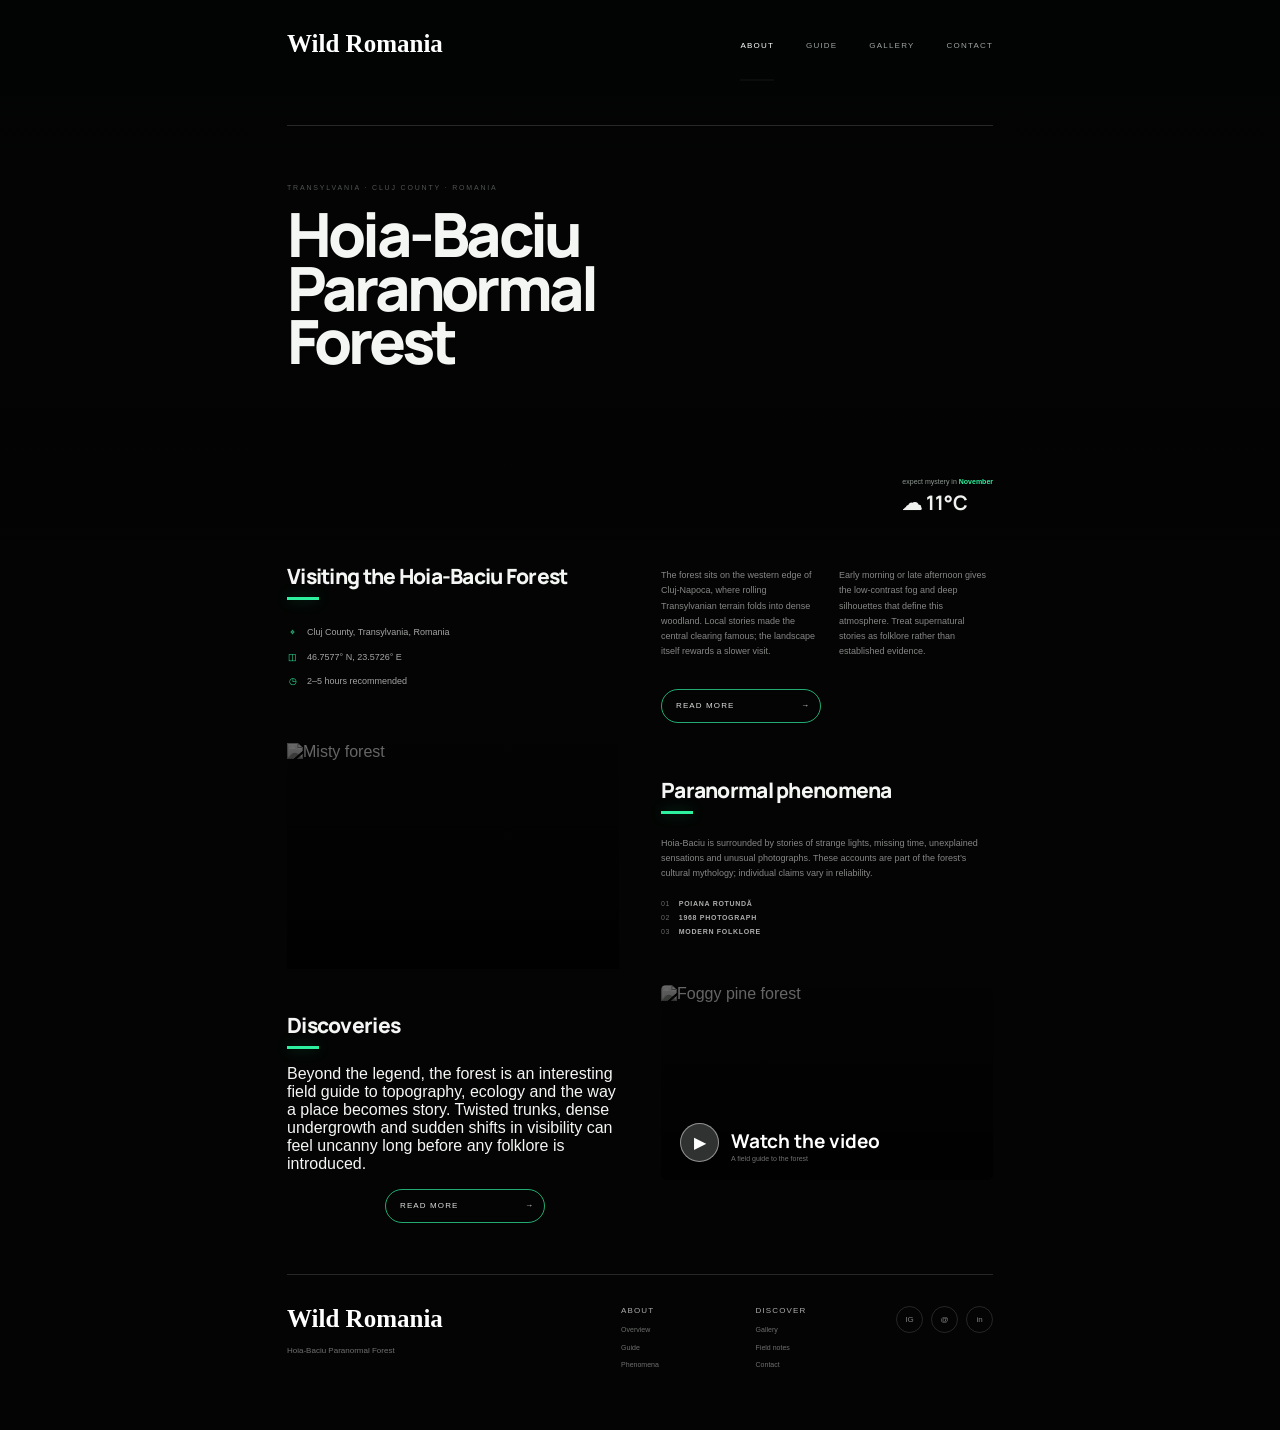
==== commit 49abb5a7: "Switch live homepage to Hoia Baciu" ====
--- a/index.html
+++ b/index.html
@@ -1,57 +1,64 @@
 <!doctype html>
 <html lang="en">
 <head>
-<meta charset="utf-8">
-<meta name="viewport" content="width=device-width,initial-scale=1">
-<meta name="theme-color" content="#08090a">
-<meta name="description" content="NOIR / SIGNAL — private operating architecture for people who need less noise and more signal.">
-<title>NOIR / SIGNAL — Private Operating Architecture</title>
+<meta charset="utf-8"><meta name="viewport" content="width=device-width,initial-scale=1,viewport-fit=cover">
+<meta name="theme-color" content="#030403"><meta name="description" content="Wild Romania — Hoia-Baciu Paranormal Forest">
+<title>Wild Romania — Hoia-Baciu Paranormal Forest</title>
+<link rel="preconnect" href="https://fonts.googleapis.com"><link rel="preconnect" href="https://fonts.gstatic.com" crossorigin>
+<link href="https://fonts.googleapis.com/css2?family=Caveat:wght@600;700&family=DM+Sans:wght@400;500;600;700&family=Manrope:wght@600;700;800&display=swap" rel="stylesheet">
 <style>
-:root{--bg:#08090a;--panel:#111414;--ink:#f3f6f4;--muted:#8d9691;--line:#202625;--soft:#6e7873;--glow:#d9fff1;--acid:#ddff79;--ease:cubic-bezier(.22,.78,.2,1)}
-*{box-sizing:border-box}html{scroll-behavior:smooth}body{margin:0;background:radial-gradient(circle at 75% 10%,#d9fff110,transparent 28%),var(--bg);color:var(--ink);font-family:Inter,ui-sans-serif,system-ui,-apple-system,Segoe UI,sans-serif;overflow-x:hidden}body:before{content:"";position:fixed;inset:0;pointer-events:none;opacity:.08;background-image:radial-gradient(#fff 0.5px,transparent .5px);background-size:4px 4px;z-index:30}
-a{color:inherit;text-decoration:none}button{font:inherit;color:inherit}.wrap{width:min(1400px,92vw);margin:auto}.bar{position:fixed;left:0;top:0;width:100%;height:2px;background:#ffffff0c;z-index:99}.bar i{display:block;height:100%;width:0;background:linear-gradient(90deg,#8e9993,var(--glow));box-shadow:0 0 16px #d9fff166}
-header{position:fixed;inset:0 0 auto;display:flex;justify-content:space-between;align-items:center;padding:18px 4vw;z-index:50}.brand{font-size:12px;letter-spacing:.2em;font-weight:700}.brand span{opacity:.35}nav{display:flex;gap:25px;align-items:center;font-size:10px;letter-spacing:.14em;text-transform:uppercase;color:var(--muted)}nav a{transition:.3s}nav a:hover{color:var(--ink)}.pill{border:1px solid var(--line);border-radius:999px;padding:9px 13px;color:var(--ink)}
-section{position:relative}.hero{min-height:100vh;display:grid;align-items:center;padding:120px 0 80px}.hero-grid{display:grid;grid-template-columns:1.08fr .92fr;gap:5vw;align-items:center}.kicker,.label{font-size:10px;letter-spacing:.25em;text-transform:uppercase;color:var(--muted)}.kicker{display:flex;gap:10px;align-items:center}.kicker:before{content:"";width:27px;height:1px;background:var(--soft)}h1{font-size:clamp(64px,10vw,146px);line-height:.87;letter-spacing:-.065em;font-weight:550;margin:25px 0}.sub{font-size:clamp(17px,1.6vw,22px);line-height:1.5;color:#b5bdb9;max-width:650px}.actions{display:flex;gap:10px;flex-wrap:wrap;margin-top:36px}.btn{display:inline-flex;align-items:center;gap:10px;border:1px solid #ffffff1f;border-radius:999px;padding:13px 17px;font-size:12px;transition:transform .35s var(--ease),border .35s,background .35s}.btn:hover{transform:translateY(-2px);border-color:#ffffff42}.primary{background:#edf2ef;color:#090a0a;border-color:#edf2ef}.dot{width:6px;height:6px;border-radius:50%;background:currentColor}.meta{display:flex;gap:25px;margin-top:54px;font-size:10px;letter-spacing:.14em;text-transform:uppercase;color:var(--muted)}.meta b{color:var(--ink)}
-.orbbox{min-height:540px;display:grid;place-items:center;position:relative}.orb{width:min(44vw,560px);aspect-ratio:1;border-radius:50%;background:radial-gradient(circle at 34% 30%,#f4fff9 0 2%,#bac7c1 14%,#66726d 31%,#252c29 52%,#111514 76%,#090a0a 100%);box-shadow:inset -50px -60px 105px #000b,inset 20px 15px 45px #fff2,0 0 110px #cffff20c;animation:float 9s ease-in-out infinite;position:relative}.orb:before,.orb:after{content:"";position:absolute;border:1px solid #ecfff71c;border-radius:50%;inset:10%;transform:rotate(24deg)}.orb:after{inset:22%;transform:rotate(-37deg);border-color:#ecfff713}.ring{position:absolute;left:-10%;top:32%;width:120%;height:36%;border:1px solid #ecfff710;border-radius:50%;transform:rotate(-12deg);animation:spin 18s linear infinite}.r2{width:90%;height:25%;left:5%;top:37%;transform:rotate(27deg);animation-direction:reverse;animation-duration:13s}.r3{width:150%;height:48%;left:-25%;top:26%;transform:rotate(63deg);animation-duration:28s}.orb small{position:absolute;left:0;right:0;bottom:17%;text-align:center;font-size:9px;letter-spacing:.2em;color:#f5fffa99;text-transform:uppercase}@keyframes float{50%{transform:translateY(-11px)}to{transform:translateY(0)}}@keyframes spin{to{transform:rotate(348deg)}}
-.marquee{border-block:1px solid var(--line);overflow:hidden;white-space:nowrap}.track{display:inline-flex;gap:26px;padding:17px 0;animation:marq 22s linear infinite;font-size:9px;letter-spacing:.26em;color:#737d78}.track em{font-style:normal;color:#d9e2de}@keyframes marq{to{transform:translateX(-50%)}}
-.intro{padding:155px 0 125px}.introgrid{display:grid;grid-template-columns:1fr 1fr;gap:8vw}.intro h2{font-size:clamp(40px,5.4vw,78px);letter-spacing:-.055em;line-height:.98;font-weight:500;margin:18px 0}.copy{font-size:17px;line-height:1.7;color:#aab2ae;max-width:580px}.copy p{margin:0 0 18px}
-.system{padding:70px 0 155px}.syshead{display:flex;justify-content:space-between;gap:30px;align-items:end;margin-bottom:52px}.syshead h2{margin:0;font-size:clamp(40px,6vw,82px);line-height:.92;letter-spacing:-.055em;font-weight:500}.syshead p{margin:0;color:var(--muted);max-width:430px;line-height:1.6;font-size:13px}.stages{display:grid;grid-template-columns:repeat(3,1fr);border-top:1px solid var(--line)}.stage{min-height:360px;padding:30px 26px;border-right:1px solid var(--line);position:relative;overflow:hidden}.stage:last-child{border-right:0}.stage .num{font-size:9px;letter-spacing:.18em;color:var(--muted)}.stage .line{position:absolute;right:25px;top:31px;width:72px;height:1px;background:linear-gradient(90deg,transparent,#7c8781)}.stage h3{font-size:28px;letter-spacing:-.03em;font-weight:500;margin:83px 0 13px}.stage p{font-size:14px;line-height:1.65;color:#9ba29f;max-width:300px}.stage:after{content:"";position:absolute;left:-20%;right:-20%;bottom:-90px;height:180px;background:radial-gradient(circle,#dffff21a,transparent 64%);transform:translateX(-20%);transition:.8s var(--ease)}.stage:hover:after{transform:translateX(20%)}
-.artifact{padding:30px 0 155px}.shell{min-height:700px;border:1px solid var(--line);border-radius:28px;overflow:hidden;background:radial-gradient(circle at 67% 45%,#d9fff111,transparent 28%),linear-gradient(145deg,#121615,#0b0d0d);position:relative;box-shadow:0 30px 120px #0008}.ui{position:absolute;inset:0;padding:32px;display:grid;grid-template-columns:1fr 1.2fr;gap:24px}.panel{border:1px solid var(--line);border-radius:18px;padding:22px;background:#0002}.tiny{font-size:9px;letter-spacing:.18em;text-transform:uppercase;color:#707b76}.panel h3{font-size:clamp(36px,4vw,66px);line-height:.9;letter-spacing:-.055em;font-weight:500;margin:34px 0 17px}.panel p{font-size:13px;line-height:1.65;color:#9ca5a0;max-width:370px}.bars{display:grid;grid-template-columns:repeat(7,1fr);gap:6px;margin-top:105px}.bars span{height:34px;border:1px solid #ffffff10;border-radius:4px;background:linear-gradient(#242b28,#141918)}.bars span:nth-child(3n){background:linear-gradient(#7e8984,#1f2623)}.bars span:nth-child(5n){background:linear-gradient(#d6e2dc,#2b322f)}.canvas{position:relative;border:1px solid var(--line);border-radius:18px;overflow:hidden;background:#ffffff03}.grid{position:absolute;inset:0;background-image:linear-gradient(#ffffff0b 1px,transparent 1px),linear-gradient(90deg,#ffffff0b 1px,transparent 1px);background-size:42px 42px}.pulse{position:absolute;left:12%;right:8%;top:51%;height:1px;background:linear-gradient(90deg,transparent,#d9fff12b,#d9fff1aa,#d9fff12b,transparent);box-shadow:0 0 28px #d9fff126}.pulse:after{content:"";position:absolute;left:55%;top:-3px;width:7px;height:7px;border-radius:50%;background:#effffa;box-shadow:0 0 20px 5px #d9fff155}.card{position:absolute;padding:13px 14px;min-width:168px;border:1px solid #ffffff1d;border-radius:12px;background:#0a0c0ce8;backdrop-filter:blur(10px)}.card small{display:block;font-size:8px;letter-spacing:.14em;text-transform:uppercase;color:#75807a}.card b{display:block;margin-top:5px;font-size:14px;font-weight:500}.c1{left:9%;top:16%}.c2{right:8%;top:31%}.c3{left:26%;bottom:18%}.c4{right:13%;bottom:11%}
-.stats{padding:0 0 150px}.statsgrid{display:grid;grid-template-columns:repeat(4,1fr);border-block:1px solid var(--line)}.stat{padding:28px 0 33px;border-right:1px solid var(--line)}.stat:not(:first-child){padding-left:24px}.stat:last-child{border-right:0}.stat b{display:block;font-size:clamp(36px,4vw,56px);letter-spacing:-.05em;font-weight:500}.stat span{display:block;margin-top:7px;font-size:9px;letter-spacing:.14em;text-transform:uppercase;color:#7b8580}
-.manifesto{padding:80px 0 165px}.quote{font-size:clamp(44px,6.8vw,98px);line-height:.96;letter-spacing:-.06em;font-weight:500;max-width:1100px}.dim{color:#4e5752}.quotefoot{display:flex;justify-content:space-between;gap:20px;margin-top:50px;padding-top:18px;border-top:1px solid var(--line);font-size:10px;letter-spacing:.14em;text-transform:uppercase;color:#727c77}.quotefoot b{color:var(--ink)}
-.final{padding:55px 0 30px}.finalshell{border:1px solid var(--line);border-radius:28px;padding:78px 7vw 72px;overflow:hidden;position:relative;background:radial-gradient(circle at 78% 43%,#d9fff113,transparent 29%),linear-gradient(135deg,#111514,#0b0d0d)}.finalshell h2{margin:0;font-size:clamp(54px,8vw,114px);line-height:.88;letter-spacing:-.065em;font-weight:500;position:relative}.finalshell p{max-width:540px;color:#9ca5a0;line-height:1.65;margin:30px 0 34px;position:relative}.halo{position:absolute;width:430px;height:430px;right:-100px;top:50%;transform:translateY(-50%);border-radius:50%;background:radial-gradient(circle,#e8fff71a,transparent 68%);filter:blur(3px)}.fine{display:flex;justify-content:space-between;padding-top:20px;font-size:9px;letter-spacing:.13em;text-transform:uppercase;color:#626b66}
-.reveal{opacity:0;transform:translateY(34px);transition:opacity .85s var(--ease),transform .85s var(--ease)}.reveal.on{opacity:1;transform:none}.cursor{position:fixed;z-index:2;width:260px;height:260px;pointer-events:none;transform:translate(-50%,-50%);border-radius:50%;background:radial-gradient(circle,#d9fff10d,transparent 67%)}
-@media(max-width:900px){nav a:not(.pill){display:none}.hero-grid,.introgrid{grid-template-columns:1fr}.orbbox{min-height:420px}.orb{width:min(70vw,480px)}.stages{grid-template-columns:1fr}.stage{border-right:0;border-bottom:1px solid var(--line)}.stage:last-child{border-bottom:0}.ui{grid-template-columns:1fr}.shell{min-height:980px}.canvas{min-height:400px}.statsgrid{grid-template-columns:1fr 1fr}.stat:nth-child(2n){border-right:0}.stat:nth-child(n+3){border-top:1px solid var(--line)}}
-@media(max-width:620px){header{padding:15px 20px}.wrap{width:92vw}.hero{padding-top:110px}.orbbox{min-height:330px}.orb{width:78vw}.meta{gap:14px;flex-wrap:wrap}.intro,.system,.manifesto{padding-top:110px}.system{padding-bottom:110px}.artifact{padding-bottom:110px}.ui{padding:15px}.shell{min-height:910px}.c1{left:4%}.c2{right:4%}.c3{left:6%}.c4{right:4%}.statsgrid{grid-template-columns:1fr}.stat,.stat:not(:first-child){padding-left:0;border-right:0}.stat+ .stat{border-top:1px solid var(--line)}.fine,.quotefoot{flex-direction:column}.cursor{display:none}}
-@media(prefers-reduced-motion:reduce){html{scroll-behavior:auto}.orb,.ring,.track{animation:none}.reveal{transition:none}}
+:root{--bg:#030403;--fg:#f4f6f4;--muted:#8f9893;--dim:#66706b;--line:#24302a;--g:#2ef1a0;--max:706px}
+*{box-sizing:border-box}html{scroll-behavior:smooth;background:var(--bg)}body{margin:0;background:var(--bg);color:var(--fg);font-family:"DM Sans",sans-serif;-webkit-font-smoothing:antialiased}body.lock{overflow:hidden}button,input,textarea{font:inherit}.app{min-height:100vh;overflow-x:hidden}.shell,.head{width:min(calc(100% - 112px),var(--max));margin:auto}
+header{position:absolute;inset:0 0 auto;z-index:20}.head{height:126px;padding-top:31px;border-bottom:1px solid rgba(255,255,255,.14);display:flex;justify-content:space-between;align-items:flex-start}.brand{font:700 25px/1 Caveat,cursive;color:#fff;text-decoration:none}.nav{display:flex;gap:32px}.nav button,.mobile button{border:0;background:none;color:#9da39f;font-size:8px;letter-spacing:.15em;text-transform:uppercase;padding:10px 0 15px;position:relative;cursor:pointer}.nav button.active,.nav button:hover,.mobile button:hover{color:#fff}.nav button.active:after{content:"";position:absolute;left:0;right:0;bottom:-16px;height:2px;background:#0a0d0b}.hamb{display:none;background:transparent;border:1px solid rgba(255,255,255,.14);border-radius:50%;width:38px;height:38px;color:#fff}
+.mobile{display:none;position:absolute;right:0;top:66px;width:180px;padding:9px 14px;background:rgba(4,6,5,.97);border:1px solid rgba(255,255,255,.1);border-radius:10px}.mobile.open{display:flex;flex-direction:column}
+.hero{height:560px;position:relative;overflow:hidden}.hero:before{content:"";position:absolute;inset:0;background:url("https://images.pexels.com/photos/16795675/pexels-photo-16795675.jpeg?cs=srgb&fm=jpg&w=2000") center 39%/cover;filter:grayscale(.92) contrast(1.12) brightness(.68) saturate(.42);transform:scale(1.03)}.hero:after{content:"";position:absolute;inset:0;background:linear-gradient(180deg,rgba(1,4,4,.58),rgba(1,3,3,.05) 34%,rgba(1,3,3,.15) 55%,rgba(2,3,2,.96) 92%,var(--bg))}
+.heroContent{height:560px;position:relative;z-index:2;padding-top:184px;display:flex;flex-direction:column}.eyebrow{margin:0 0 16px;font-size:7px;letter-spacing:.26em;text-transform:uppercase;color:#8f98938c}h1{margin:0;font:800 61px/.88 Manrope,sans-serif;letter-spacing:-.062em}.heroBottom{margin-top:auto;padding-bottom:44px;display:flex;justify-content:flex-end}.weather{display:flex;flex-direction:column;gap:4px;font-size:7px;color:#8f9893}.weather strong{color:var(--g)}.temp{font:700 20px Manrope;color:#eef1ee;display:flex;gap:8px;align-items:center}
+main{position:relative}.editorial{display:grid;grid-template-columns:1fr 1fr;grid-template-rows:auto 226px auto;gap:0 42px;padding-top:6px}.intro{grid-column:1/3;display:grid;grid-template-columns:1fr 1fr;gap:42px}.title h2{margin:0;font:800 21px/1.04 Manrope;letter-spacing:-.034em}.line{width:32px;height:3px;margin-top:9px;background:var(--g);box-shadow:0 0 14px #2ef1a04d}.facts{margin-top:27px;display:grid;gap:14px}.fact{display:flex;gap:9px;align-items:center;font-size:9px;color:#f3f5f3aa}.fact b{color:var(--g);font-weight:500;width:11px;text-align:center}.copy{padding-top:2px;display:grid;grid-template-columns:1fr 1fr;gap:18px}.copy p,.block p{margin:0;font-size:9px;line-height:1.7;color:#f3f5f38a}.pill{margin-top:11px;width:160px;height:34px;border-radius:99px;border:1px solid #2ef1a0b3;background:none;color:#f3f5f3e6;display:flex;align-items:center;justify-content:space-between;padding:0 10px 0 14px;font-size:8px;letter-spacing:.14em;text-transform:uppercase;cursor:pointer}.forest{grid-column:1;grid-row:2;height:226px;margin-top:20px;position:relative;overflow:hidden}.forest img,.video img{width:100%;height:100%;object-fit:cover;filter:grayscale(.9) contrast(1.16) brightness(.47) saturate(.45)}.forest:after,.video:after{content:"";position:absolute;inset:0;background:linear-gradient(180deg,#0002,#000c)}
+.block{grid-column:2;grid-row:2;align-self:end;padding-bottom:14px}.block p{margin-top:22px}.stats{margin-top:18px;display:grid;gap:7px;font-size:7px;color:#f3f5f36a;text-transform:uppercase;letter-spacing:.1em}.stats b{margin-left:6px;color:#f3f5f3b3}
+.discover{grid-column:1;grid-row:3;padding-top:66px;padding-bottom:51px}.discover .pill{margin-left:98px}.video{grid-column:2;grid-row:3;height:195px;margin-top:36px;position:relative;overflow:hidden;border-radius:5px}.video button{position:absolute;inset:0;border:0;background:none;color:#fff;display:flex;align-items:flex-end;gap:12px;padding:0 19px 18px;text-align:left;cursor:pointer;z-index:2}.play{width:39px;height:39px;border:1px solid #fff7;border-radius:50%;background:#eef5f233;display:grid;place-items:center}.video strong{display:block;font:700 19px/1 Manrope}.video small{display:block;margin-top:4px;font-size:7px;color:#f3f5f376}
+footer{border-top:1px solid rgba(255,255,255,.14);padding:31px 0 60px;display:grid;grid-template-columns:1.25fr 1fr auto;gap:38px}.footerCols{display:grid;grid-template-columns:1fr 1fr;gap:32px}.footerCols div{display:grid;gap:7px}.footerCols span{font-size:8px;letter-spacing:.14em;color:#f3f5f3b3}.footerCols button{border:0;background:none;text-align:left;padding:0;color:#f3f5f370;font-size:7px;cursor:pointer}.footerSocial{display:flex;gap:8px}.footerSocial a{width:27px;height:27px;border:1px solid #fff2;border-radius:50%;display:grid;place-items:center;color:#f3f5f385;text-decoration:none;font-size:8px}.footerBrand p{font-size:8px;color:#f3f5f373;margin:15px 0}
+.modalBg{position:fixed;inset:0;z-index:100;display:grid;place-items:center;padding:20px;background:#000d;backdrop-filter:blur(10px)}.modalBg[hidden]{display:none}.modal{width:min(760px,100%);max-height:86vh;overflow:auto;background:#070b09;border:1px solid #fff2;border-radius:10px;padding:16px}.mhead{display:flex;justify-content:space-between;align-items:center;padding:4px 2px 12px;border-bottom:1px solid #fff1}.mhead h2{margin:0;font:700 19px Manrope}.close{width:32px;height:32px;border:1px solid #fff2;border-radius:50%;background:none;color:#fff;font-size:21px;cursor:pointer}.frame{aspect-ratio:16/9;margin-top:14px}.frame iframe{width:100%;height:100%;border:0}.galleryMain{height:440px;margin-top:14px;position:relative;overflow:hidden;border-radius:7px}.galleryMain img{width:100%;height:100%;object-fit:cover;filter:grayscale(.76) brightness(.72) saturate(.55)}.arr{position:absolute;top:50%;transform:translateY(-50%);width:39px;height:39px;border:1px solid #fff4;border-radius:50%;background:#0006;color:#fff;font-size:25px}.left{left:11px}.right{right:11px}.caption{position:absolute;left:15px;bottom:12px;font-size:8px;letter-spacing:.15em;text-transform:uppercase;color:#fff8}.thumbs{display:grid;grid-template-columns:repeat(6,1fr);gap:7px;margin-top:8px}.thumbs button{padding:0;border:1px solid transparent;background:none;aspect-ratio:1.55;border-radius:4px;overflow:hidden}.thumbs button.active{border-color:var(--g)}.thumbs img{width:100%;height:100%;object-fit:cover}
+form{display:grid;gap:13px;margin-top:14px}label{display:grid;gap:6px;font-size:8px;letter-spacing:.1em;text-transform:uppercase;color:#f3f5f3a6}input,textarea{width:100%;background:#fff1;border:1px solid #fff2;border-radius:6px;color:#fff;padding:10px 11px;font-size:10px}textarea{min-height:120px;resize:vertical}.error{color:#ff9a9a;font-size:9px}.success{padding:42px 10px 25px;text-align:center}.success h3{font:700 22px Manrope}.success p{font-size:9px;line-height:1.7;color:#f3f5f37a}.focus:focus-visible,button:focus-visible,a:focus-visible,input:focus-visible,textarea:focus-visible{outline:2px solid var(--g);outline-offset:3px}
+@media(max-width:760px){.shell,.head{width:min(calc(100% - 40px),706px)}.head{height:86px;padding-top:18px}.nav{display:none}.hamb{display:grid;place-items:center}.hero,.heroContent{height:610px}.heroContent{padding-top:150px}.hero h1{font-size:clamp(46px,13vw,61px)}.editorial{display:block;padding-top:5px}.intro{display:block}.copy{display:block;margin-top:25px}.copy p{margin-bottom:15px}.forest{height:250px;margin-top:34px}.block{margin-top:35px;padding-bottom:0}.discover{padding:48px 0 22px}.discover .pill{margin-left:0}.video{height:205px;margin-top:16px}.footer{grid-template-columns:1fr!important}.footerSocial{margin-top:4px}.galleryMain{height:340px}.thumbs{grid-template-columns:repeat(3,1fr)}}@media(prefers-reduced-motion:reduce){html{scroll-behavior:auto}}
 </style>
 </head>
 <body>
-<div class="bar"><i id="progress"></i></div><div class="cursor" id="cursor"></div>
-<header><a class="brand" href="#top">NOIR <span>/</span> SIGNAL</a><nav><a href="#system">System</a><a href="#artifact">Artifact</a><a href="#philosophy">Philosophy</a><a class="pill" href="#start">Begin</a></nav></header>
-<main id="top">
-<section class="hero wrap"><div class="hero-grid">
-<div class="reveal"><div class="kicker">Private operating architecture</div><h1>Less noise.<br><span style="color:#6f7974">More signal.</span></h1><p class="sub">NOIR / SIGNAL designs the invisible structure behind exceptional work — one calm system for attention, decisions, assets and momentum.</p><div class="actions"><a class="btn primary" href="#start">Enter the studio <span class="dot"></span></a><a class="btn" href="#artifact">See the system ↘</a></div><div class="meta"><span><b>01</b> Diagnose</span><span><b>02</b> Compose</span><span><b>03</b> Calibrate</span></div></div>
-<div class="orbbox reveal"><div class="orb"><span class="ring"></span><span class="ring r2"></span><span class="ring r3"></span><small>A quieter center of gravity</small></div></div>
-</div></section>
-<div class="marquee"><div class="track">ATTENTION <em>·</em> CONTEXT <em>·</em> MEMORY <em>·</em> MOTION <em>·</em> DECISION <em>·</em> ATTENTION <em>·</em> CONTEXT <em>·</em> MEMORY <em>·</em> MOTION <em>·</em> DECISION <em>·</em></div></div>
-<section class="intro wrap"><div class="introgrid"><div class="reveal"><div class="label">The problem</div><h2>Your work should not feel like a room with every light switched on.</h2></div><div class="copy reveal"><p>Modern work accumulates fragments: tabs, notes, half-decisions, duplicated files, forgotten promises. The cost is not just time. It is cognitive friction.</p><p>We design a single operating layer around how you actually think and move — reducing noise until the important becomes unmistakable.</p></div></div></section>
-<section class="system wrap" id="system"><div class="syshead reveal"><h2>A system with a pulse.</h2><p>Three movements. One continuous composition. Built around your real constraints, not a pre-made productivity template.</p></div><div class="stages">
-<article class="stage reveal"><span class="num">01 / MAP</span><span class="line"></span><h3>Expose the signal</h3><p>We trace where information enters, where decisions stall, and where attention leaks. Hidden dependencies become visible.</p></article>
-<article class="stage reveal"><span class="num">02 / SHAPE</span><span class="line"></span><h3>Build the architecture</h3><p>A custom layer for projects, memory, assets and next actions — composed as one environment, not a pile of tools.</p></article>
-<article class="stage reveal"><span class="num">03 / TUNE</span><span class="line"></span><h3>Make it feel inevitable</h3><p>We refine the rhythm until the system disappears into the work. Less maintenance. Faster recognition. Better decisions.</p></article>
-</div></section>
-<section class="artifact wrap" id="artifact"><div class="shell reveal"><div class="ui"><div class="panel"><div class="tiny">The operating layer / 07:42</div><h3>Everything<br>has a place.</h3><p>Projects are not dashboards. They are living rooms for decisions. The system keeps context close, surfaces what matters, and lets the rest recede.</p><div class="bars" aria-hidden="true"><span></span><span></span><span></span><span></span><span></span><span></span><span></span><span></span><span></span><span></span><span></span><span></span><span></span><span></span></div></div>
-<div class="canvas"><div class="grid"></div><div class="pulse"></div><div class="card c1"><small>Context</small><b>12 live threads</b></div><div class="card c2"><small>Next signal</small><b>Decision / 14:20</b></div><div class="card c3"><small>Memory</small><b>94% recovered</b></div><div class="card c4"><small>Attention</small><b>One priority</b></div></div></div></div></section>
-<section class="stats wrap"><div class="statsgrid reveal"><div class="stat"><b>01</b><span>Operating layer</span></div><div class="stat"><b>07</b><span>Days to first composition</span></div><div class="stat"><b>00</b><span>Generic templates used</span></div><div class="stat"><b>∞</b><span>Room to evolve</span></div></div></section>
-<section class="manifesto wrap" id="philosophy"><div class="quote reveal">“The most premium interface is the one that makes <span class="dim">complexity disappear</span> without making the work feel smaller.”</div><div class="quotefoot reveal"><span>NOIR / SIGNAL — <b>FIELD NOTE 01</b></span><span>Designed for people who carry a lot.</span></div></section>
-<section class="final wrap" id="start"><div class="finalshell reveal"><div class="halo"></div><div class="label">The first movement</div><h2>Make room<br>for what matters.</h2><p>Begin with a 45-minute architecture session. Bring the mess exactly as it is. We’ll find the signal together and sketch the first layer.</p><a class="btn primary" href="mailto:studio@noirsignal.example?subject=Architecture%20Session">Request an architecture session <span class="dot"></span></a></div><div class="fine"><span>NOIR / SIGNAL — PRIVATE OPERATING ARCHITECTURE</span><span>© 2026</span></div></section>
+<div class="app">
+<header><div class="head"><a class="brand" href="#about">Wild Romania</a>
+<nav class="nav" aria-label="Primary"><button class="active" data-go="about">About</button><button data-go="guide">Guide</button><button data-open="gallery">Gallery</button><button data-open="contact">Contact</button></nav>
+<button class="hamb" aria-label="Open menu" aria-expanded="false">☰</button><div class="mobile"><button data-go="about">About</button><button data-go="guide">Guide</button><button data-open="gallery">Gallery</button><button data-open="contact">Contact</button></div>
+</div></header>
+<section class="hero"><div class="heroContent shell"><p class="eyebrow">Transylvania · Cluj County · Romania</p><h1>Hoia-Baciu<br>Paranormal<br>Forest</h1><div class="heroBottom"><div class="weather"><span>expect mystery in <strong>November</strong></span><span class="temp">☁ 11°C</span></div></div></div></section>
+<main id="about" class="editorial shell">
+<section id="guide" class="intro"><div><div class="title"><h2>Visiting the Hoia-Baciu Forest</h2><div class="line"></div></div><div class="facts"><div class="fact"><b>⌖</b>Cluj County, Transylvania, Romania</div><div class="fact"><b>◫</b>46.7577° N, 23.5726° E</div><div class="fact"><b>◷</b>2–5 hours recommended</div></div></div><div class="copy"><p>The forest sits on the western edge of Cluj-Napoca, where rolling Transylvanian terrain folds into dense woodland. Local stories made the central clearing famous; the landscape itself rewards a slower visit.</p><p>Early morning or late afternoon gives the low-contrast fog and deep silhouettes that define this atmosphere. Treat supernatural stories as folklore rather than established evidence.</p><button class="pill" data-go="phenomena">Read more <span>→</span></button></div></section>
+<div class="forest"><img src="https://images.pexels.com/photos/6017051/pexels-photo-6017051.jpeg?cs=srgb&fm=jpg&w=1200" alt="Misty forest"></div>
+<section id="phenomena" class="block"><div class="title"><h2>Paranormal phenomena</h2><div class="line"></div></div><p>Hoia-Baciu is surrounded by stories of strange lights, missing time, unexplained sensations and unusual photographs. These accounts are part of the forest’s cultural mythology; individual claims vary in reliability.</p><div class="stats"><span>01 <b>Poiana Rotundă</b></span><span>02 <b>1968 photograph</b></span><span>03 <b>Modern folklore</b></span></div></section>
+<section id="discoveries" class="discover"><div class="title"><h2>Discoveries</h2><div class="line"></div></div><p class="blockp">Beyond the legend, the forest is an interesting field guide to topography, ecology and the way a place becomes story. Twisted trunks, dense undergrowth and sudden shifts in visibility can feel uncanny long before any folklore is introduced.</p><button class="pill" data-open="gallery">Read more <span>→</span></button></section>
+<div class="video"><img src="https://images.pexels.com/photos/16795675/pexels-photo-16795675.jpeg?cs=srgb&fm=jpg&w=1400" alt="Foggy pine forest"><button data-open="video"><span class="play">▶</span><span><strong>Watch the video</strong><small>A field guide to the forest</small></span></button></div>
 </main>
+<footer class="shell footer"><div class="footerBrand"><div class="brand">Wild Romania</div><p>Hoia-Baciu Paranormal Forest</p></div><div class="footerCols"><div><span>ABOUT</span><button data-go="about">Overview</button><button data-go="guide">Guide</button><button data-go="phenomena">Phenomena</button></div><div><span>DISCOVER</span><button data-open="gallery">Gallery</button><button data-go="discoveries">Field notes</button><button data-open="contact">Contact</button></div></div><div class="footerSocial"><a href="https://www.instagram.com/" target="_blank">IG</a><a href="mailto:hello@wild-romania.example">@</a><a href="https://www.linkedin.com/" target="_blank">in</a></div></footer>
+
+<div class="modalBg" id="videoModal" hidden><div class="modal" role="dialog" aria-modal="true"><div class="mhead"><h2>Hoia-Baciu field video</h2><button class="close" data-close="videoModal">×</button></div><div class="frame"><iframe title="Hoia-Baciu documentary" src="https://www.youtube.com/embed/SiluLXrliZM?rel=0" allowfullscreen></iframe></div></div></div>
+<div class="modalBg" id="galleryModal" hidden><div class="modal" role="dialog" aria-modal="true"><div class="mhead"><h2>Gallery</h2><button class="close" data-close="galleryModal">×</button></div><div class="galleryMain"><img id="gimg" alt="Forest gallery"><button class="arr left" id="prev">‹</button><button class="arr right" id="next">›</button><div class="caption" id="cap"></div></div><div class="thumbs" id="thumbs"></div></div></div>
+<div class="modalBg" id="contactModal" hidden><div class="modal" role="dialog" aria-modal="true"><div class="mhead"><h2>Contact</h2><button class="close" data-close="contactModal">×</button></div><form id="form"><label>Name<input id="name" required></label><label>Email<input id="email" type="email" required></label><label>Message<textarea id="msg" required minlength="15"></textarea></label><p class="error" id="err"></p><button class="pill" type="submit">Send <span>→</span></button></form><div class="success" id="ok" hidden><h3>Message prepared</h3><p>This static demo validates the form locally. Connect an endpoint to send it to a real inbox.</p></div></div></div>
+</div>
 <script>
-const p=document.getElementById('progress'),c=document.getElementById('cursor');
-const tick=()=>{const h=document.documentElement.scrollHeight-innerHeight;p.style.width=(h?scrollY/h*100:0)+'%'};addEventListener('scroll',tick,{passive:true});tick();
-if(matchMedia('(pointer:fine)').matches)addEventListener('pointermove',e=>{c.style.left=e.clientX+'px';c.style.top=e.clientY+'px'},{passive:true});
-const io=new IntersectionObserver(es=>es.forEach(e=>{if(e.isIntersecting){e.target.classList.add('on');io.unobserve(e.target)}}),{threshold:.12});document.querySelectorAll('.reveal').forEach((e,i)=>{e.style.transitionDelay=Math.min(i*35,210)+'ms';io.observe(e)});
-document.querySelectorAll('a[href^="#"]').forEach(a=>a.addEventListener('click',e=>{const t=document.querySelector(a.getAttribute('href'));if(t){e.preventDefault();t.scrollIntoView({behavior:'smooth'})}}));
+(()=>{const $=s=>document.querySelector(s), $$=s=>[...document.querySelectorAll(s)], mob=$(".mobile"),hamb=$(".hamb");
+const go=id=>{const e=$("#"+id);if(e)e.scrollIntoView({behavior:"smooth",block:"start"});mob.classList.remove("open");hamb.setAttribute("aria-expanded","false")};
+const open=id=>{$("#"+id).hidden=false;document.body.classList.add("lock")}, close=id=>{$("#"+id).hidden=true;if(!$$(".modalBg:not([hidden])").length)document.body.classList.remove("lock")};
+hamb.onclick=()=>{const o=!mob.classList.contains("open");mob.classList.toggle("open",o);hamb.setAttribute("aria-expanded",o)};
+$$("[data-go]").forEach(b=>b.onclick=()=>go(b.dataset.go));$$("[data-open]").forEach(b=>b.onclick=()=>open(b.dataset.open==="video"?"videoModal":b.dataset.open==="gallery"?"galleryModal":"contactModal"));$$("[data-close]").forEach(b=>b.onclick=()=>close(b.dataset.close));
+$$(".modalBg").forEach(m=>m.onclick=e=>{if(e.target===m)close(m.id)});document.onkeydown=e=>{if(e.key==="Escape"){const m=$$(".modalBg:not([hidden])").pop();m?close(m.id):mob.classList.remove("open")}};
+const imgs=[
+["https://images.pexels.com/photos/16795675/pexels-photo-16795675.jpeg?cs=srgb&fm=jpg&w=1600","Fog line"],
+["https://images.pexels.com/photos/6017051/pexels-photo-6017051.jpeg?cs=srgb&fm=jpg&w=1600","Morning mist"],
+["https://images.pexels.com/photos/28965733/pexels-photo-28965733.jpeg?cs=srgb&fm=jpg&w=1600","Autumn canopy"],
+["https://images.pexels.com/photos/34110744/pexels-photo-34110744.jpeg?cs=srgb&fm=jpg&w=1600","Silent edge"],
+["https://images.pexels.com/photos/6017051/pexels-photo-6017051.jpeg?cs=srgb&fm=jpg&w=1600","Deep woods"],
+["https://images.pexels.com/photos/28965733/pexels-photo-28965733.jpeg?cs=srgb&fm=jpg&w=1600","Cloud cover"]];
+let i=0;const gi=$("#gimg"),cap=$("#cap"),th=$("#thumbs"),render=()=>{gi.src=imgs[i][0];cap.textContent=String(i+1).padStart(2,"0")+" · "+imgs[i][1];$$(".thumbs button").forEach((b,n)=>b.classList.toggle("active",n===i))};
+imgs.forEach((x,n)=>{const b=document.createElement("button");b.innerHTML='<img src="'+x[0]+'" alt="">';b.onclick=()=>{i=n;render()};th.appendChild(b)});$("#prev").onclick=()=>{i=(i-1+imgs.length)%imgs.length;render()};$("#next").onclick=()=>{i=(i+1)%imgs.length;render()};render();
+$("#form").onsubmit=e=>{e.preventDefault();const n=$("#name").value.trim(),em=$("#email").value.trim(),m=$("#msg").value.trim(),err=$("#err");if(!n||!em||!m)err.textContent="Please complete all fields.";else if(!/^\S+@\S+\.\S+$/.test(em))err.textContent="Please enter a valid email address.";else if(m.length<15)err.textContent="Please make the message a little longer.";else{$("#form").hidden=true;$("#ok").hidden=false;err.textContent=""}};
+const nav=[["about","about"],["guide","guide"]];const obs=new IntersectionObserver(es=>{const v=es.filter(x=>x.isIntersecting).sort((a,b)=>b.intersectionRatio-a.intersectionRatio)[0];if(!v)return;$$(".nav button").forEach(b=>b.classList.toggle("active",b.dataset.go===v.target.id))},{rootMargin:"-45% 0px -45% 0px"});nav.forEach(([_,id])=>{const e=$("#"+id);if(e)obs.observe(e)});})();
 </script>
 </body></html>
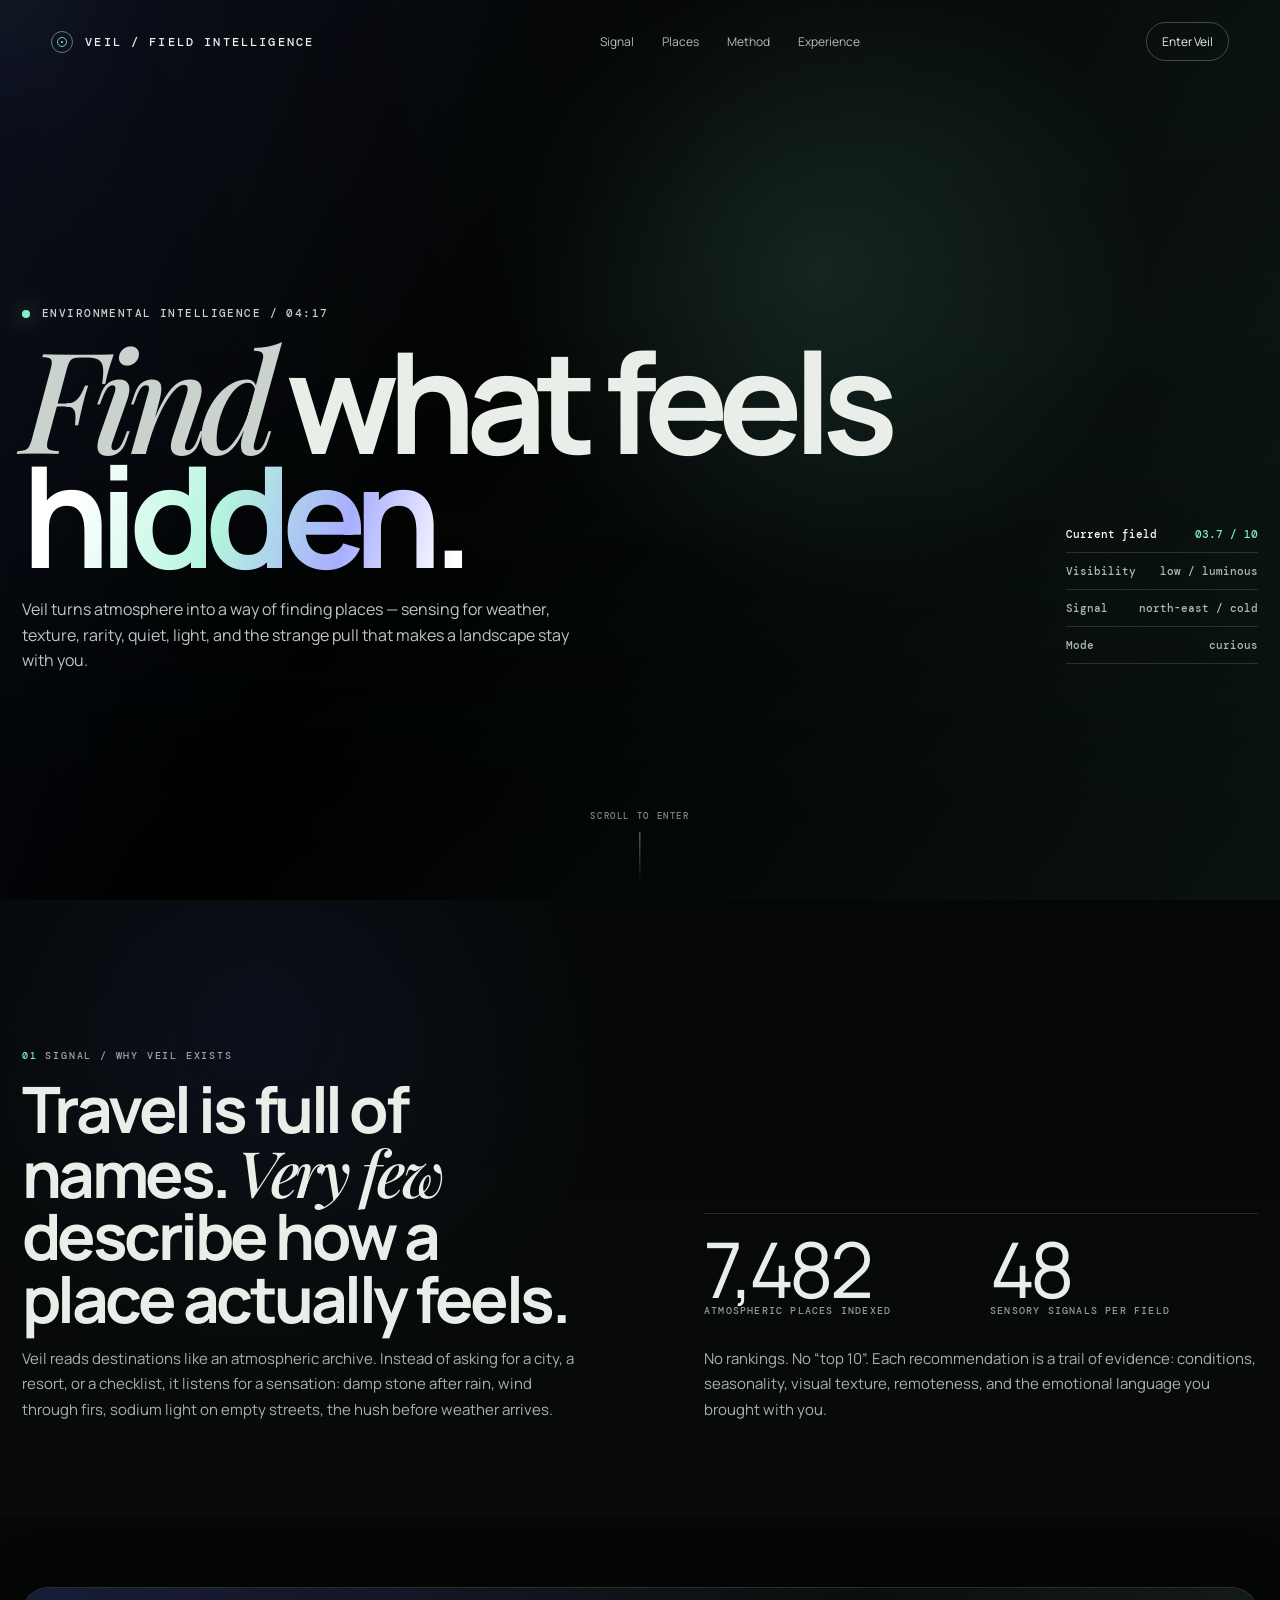
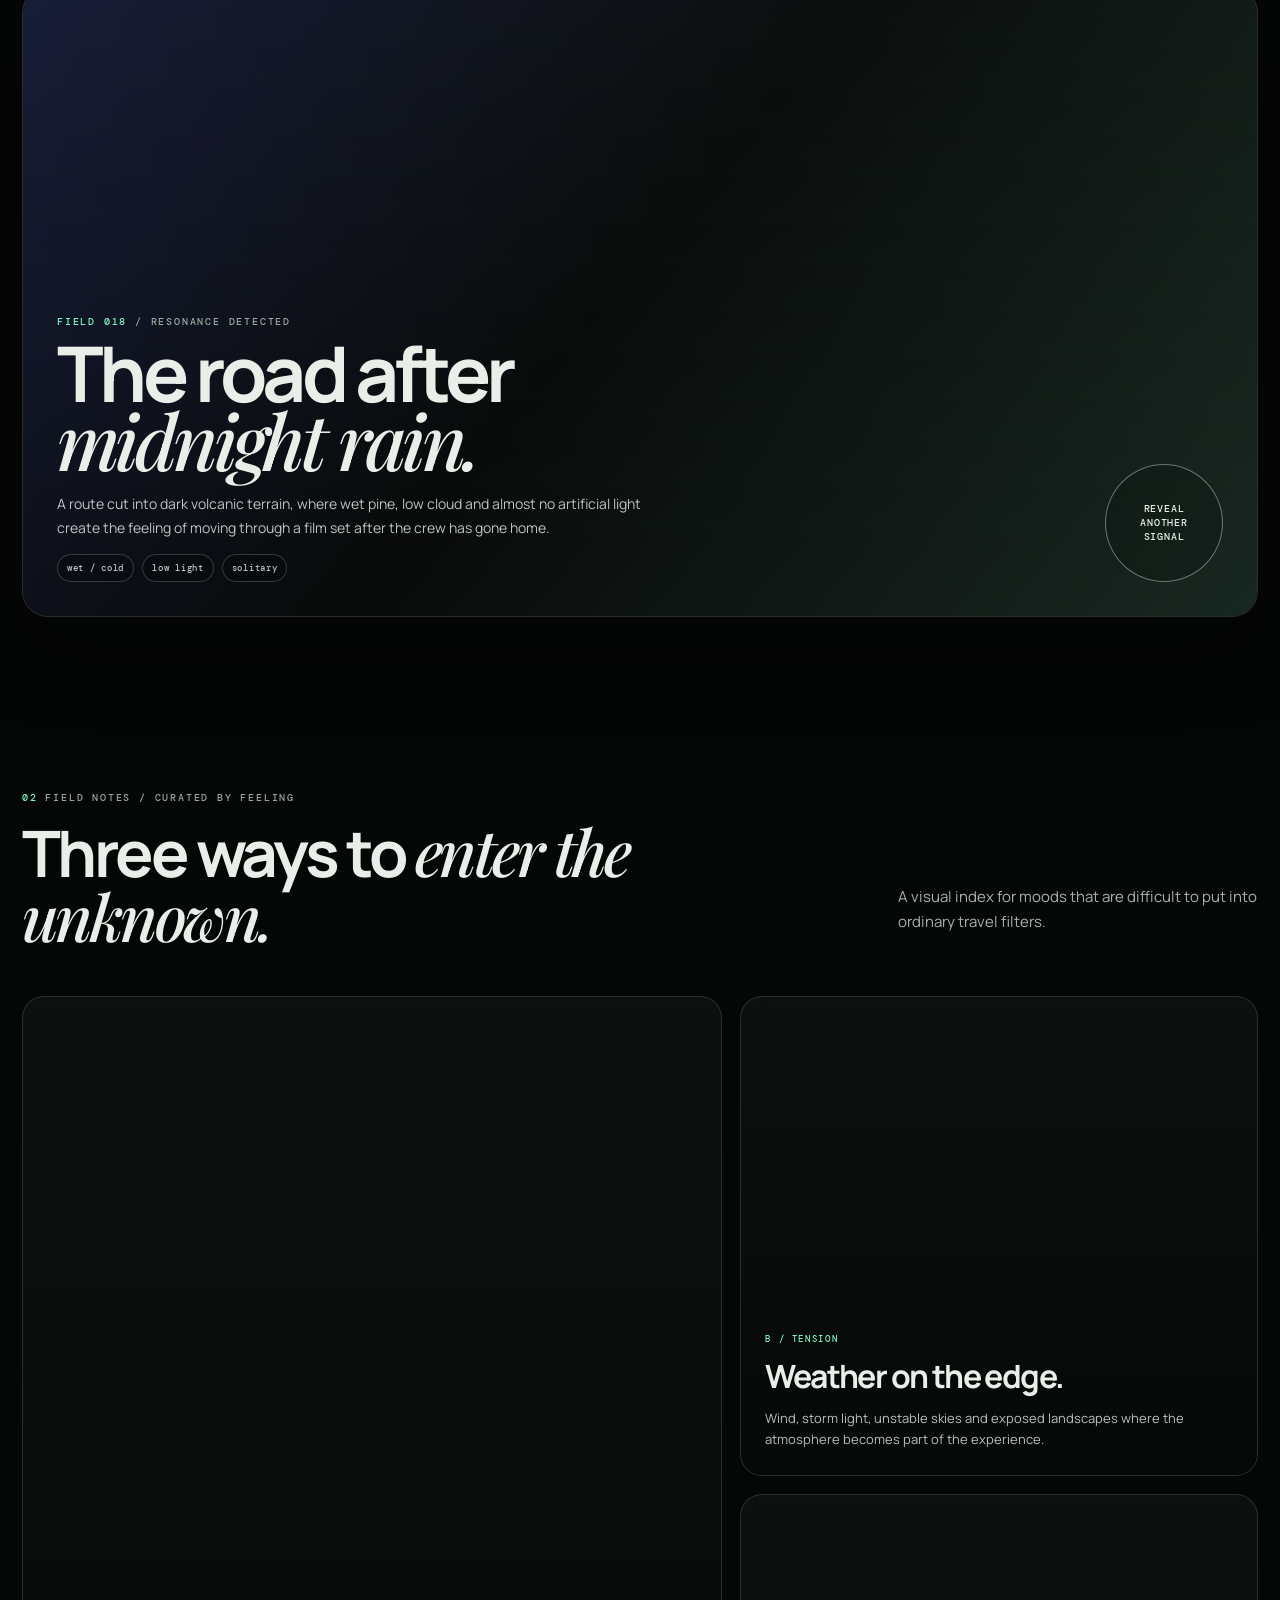
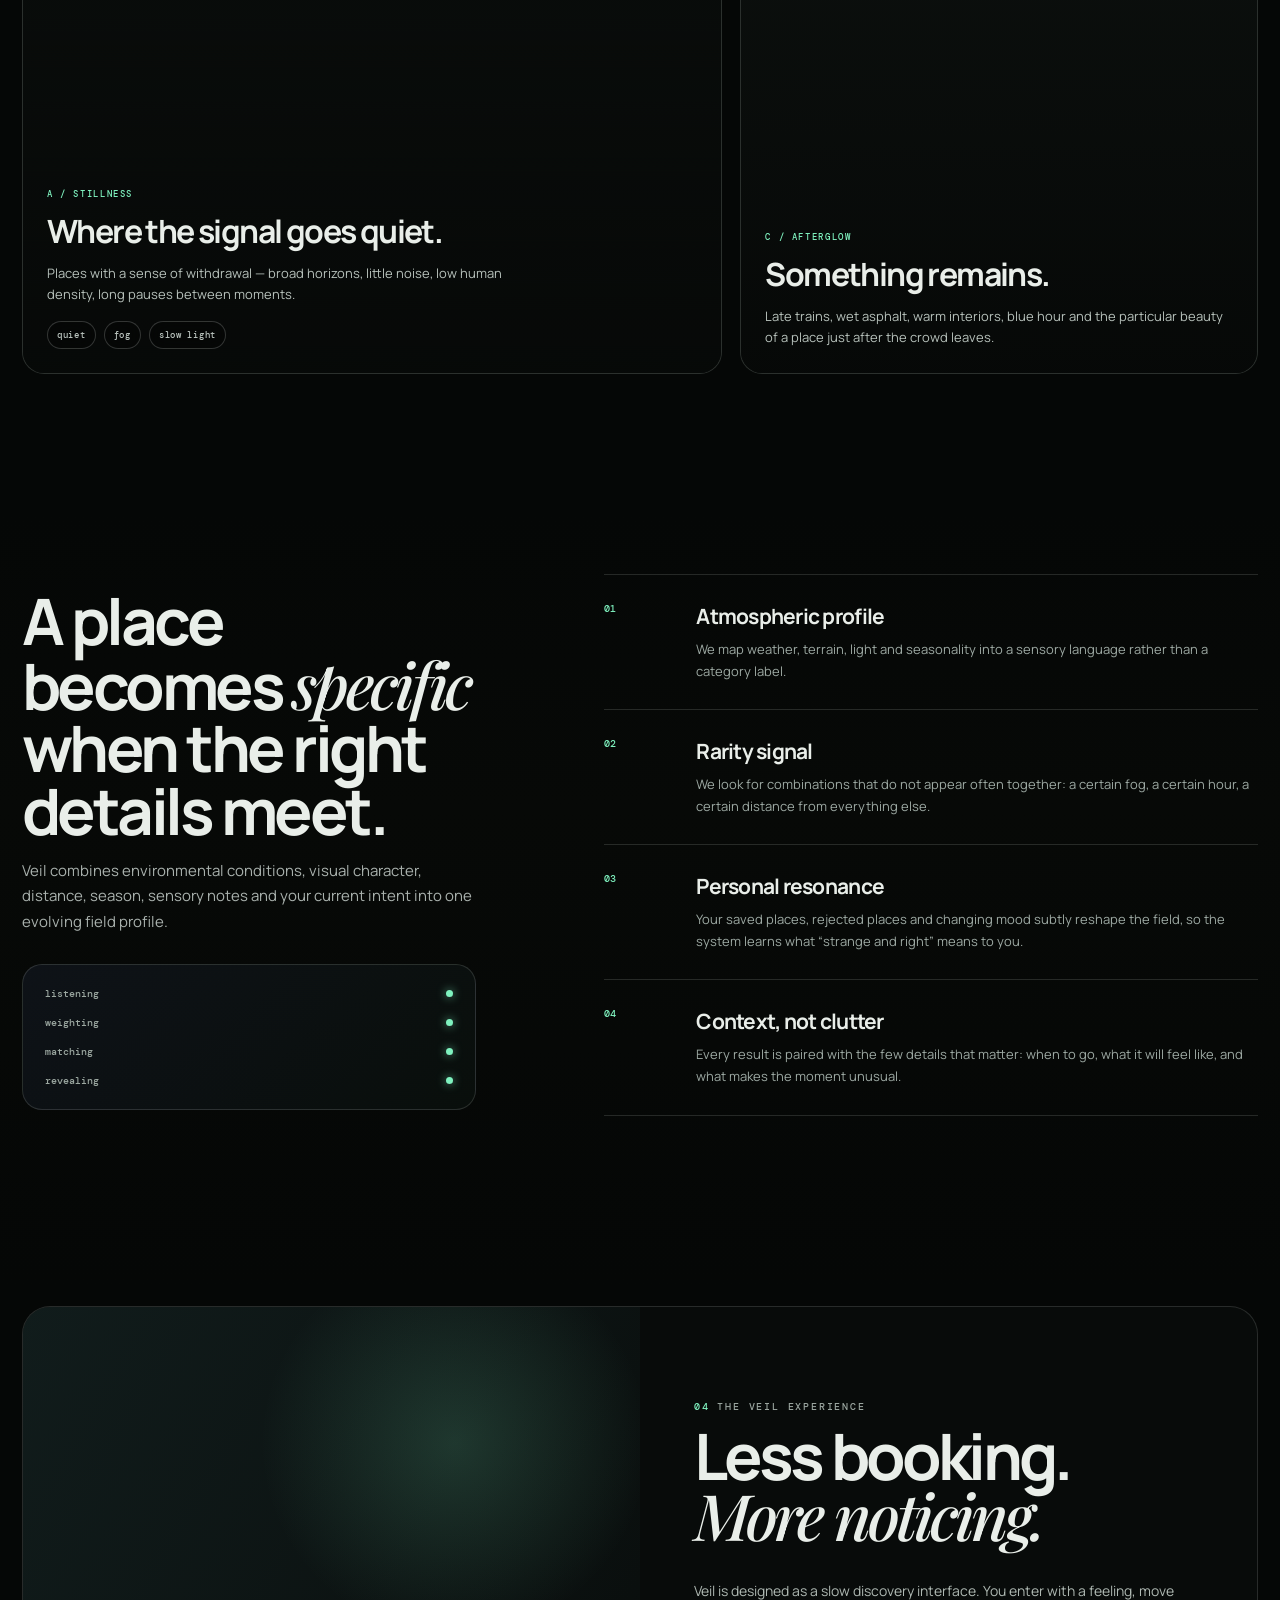
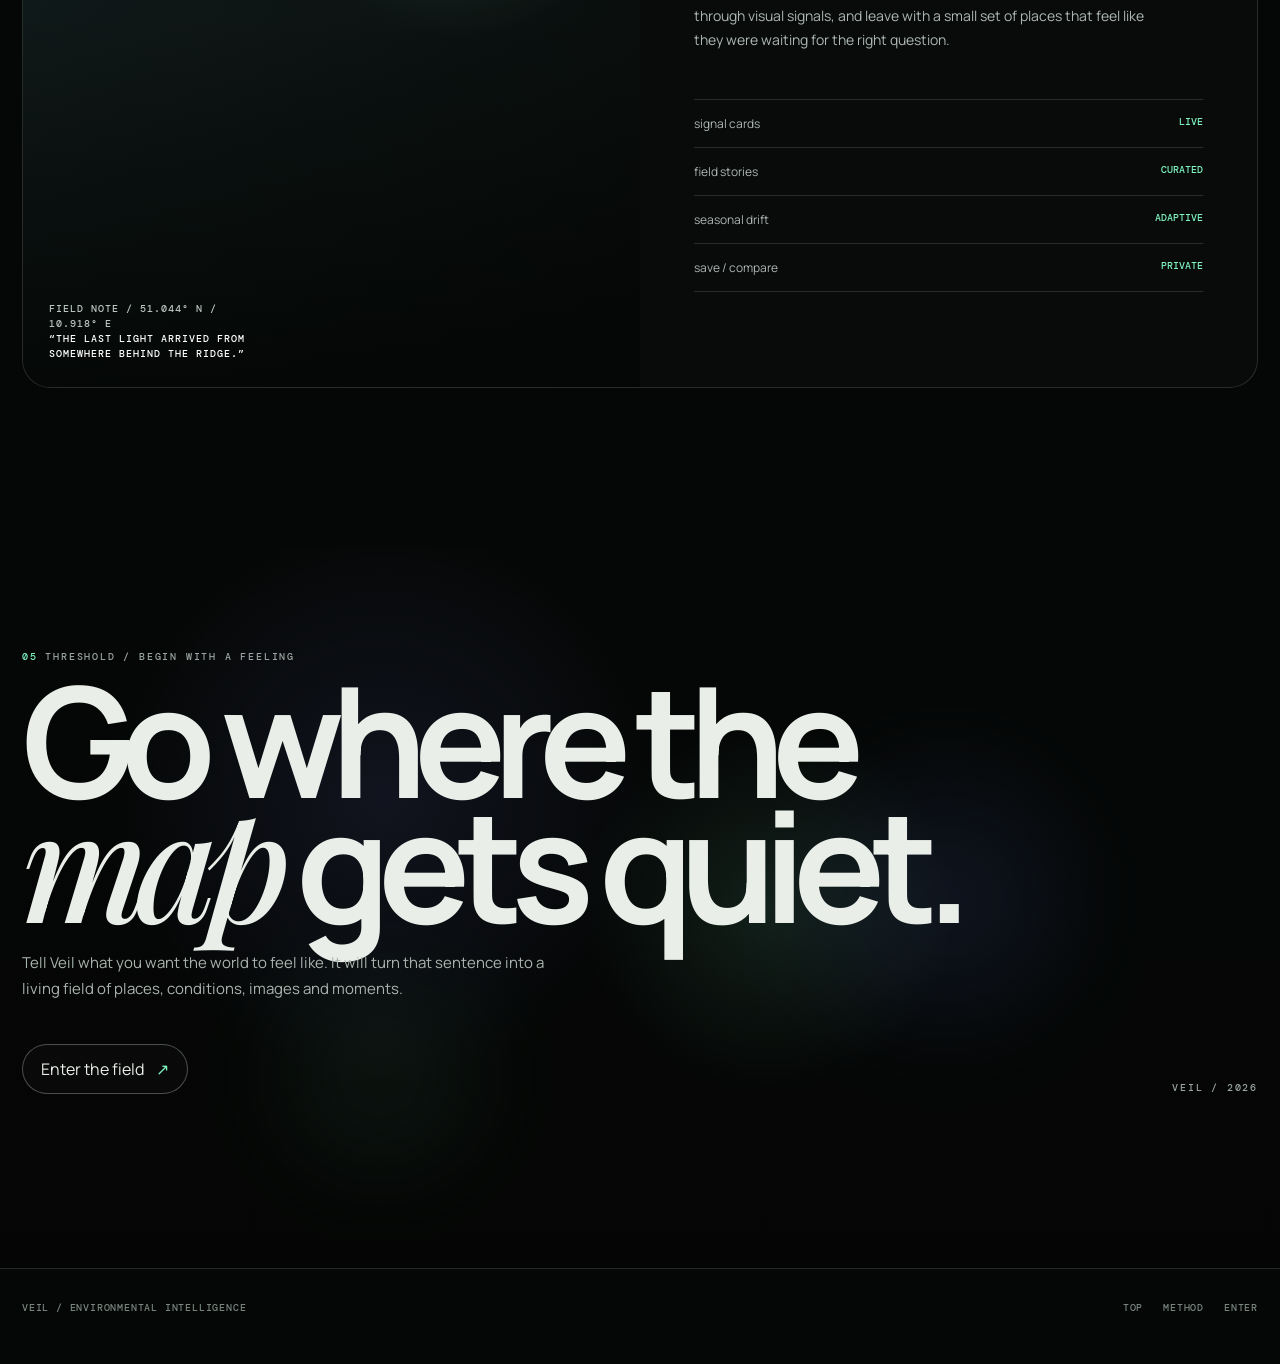
==== commit 5e3302a9: "Switch homepage to Veil" ====
--- a/index.html
+++ b/index.html
@@ -1,64 +1,315 @@
 <!doctype html>
 <html lang="en">
 <head>
-<meta charset="utf-8"><meta name="viewport" content="width=device-width,initial-scale=1,viewport-fit=cover">
-<meta name="theme-color" content="#030403"><meta name="description" content="Wild Romania — Hoia-Baciu Paranormal Forest">
-<title>Wild Romania — Hoia-Baciu Paranormal Forest</title>
-<link rel="preconnect" href="https://fonts.googleapis.com"><link rel="preconnect" href="https://fonts.gstatic.com" crossorigin>
-<link href="https://fonts.googleapis.com/css2?family=Caveat:wght@600;700&family=DM+Sans:wght@400;500;600;700&family=Manrope:wght@600;700;800&display=swap" rel="stylesheet">
-<style>
-:root{--bg:#030403;--fg:#f4f6f4;--muted:#8f9893;--dim:#66706b;--line:#24302a;--g:#2ef1a0;--max:706px}
-*{box-sizing:border-box}html{scroll-behavior:smooth;background:var(--bg)}body{margin:0;background:var(--bg);color:var(--fg);font-family:"DM Sans",sans-serif;-webkit-font-smoothing:antialiased}body.lock{overflow:hidden}button,input,textarea{font:inherit}.app{min-height:100vh;overflow-x:hidden}.shell,.head{width:min(calc(100% - 112px),var(--max));margin:auto}
-header{position:absolute;inset:0 0 auto;z-index:20}.head{height:126px;padding-top:31px;border-bottom:1px solid rgba(255,255,255,.14);display:flex;justify-content:space-between;align-items:flex-start}.brand{font:700 25px/1 Caveat,cursive;color:#fff;text-decoration:none}.nav{display:flex;gap:32px}.nav button,.mobile button{border:0;background:none;color:#9da39f;font-size:8px;letter-spacing:.15em;text-transform:uppercase;padding:10px 0 15px;position:relative;cursor:pointer}.nav button.active,.nav button:hover,.mobile button:hover{color:#fff}.nav button.active:after{content:"";position:absolute;left:0;right:0;bottom:-16px;height:2px;background:#0a0d0b}.hamb{display:none;background:transparent;border:1px solid rgba(255,255,255,.14);border-radius:50%;width:38px;height:38px;color:#fff}
-.mobile{display:none;position:absolute;right:0;top:66px;width:180px;padding:9px 14px;background:rgba(4,6,5,.97);border:1px solid rgba(255,255,255,.1);border-radius:10px}.mobile.open{display:flex;flex-direction:column}
-.hero{height:560px;position:relative;overflow:hidden}.hero:before{content:"";position:absolute;inset:0;background:url("https://images.pexels.com/photos/16795675/pexels-photo-16795675.jpeg?cs=srgb&fm=jpg&w=2000") center 39%/cover;filter:grayscale(.92) contrast(1.12) brightness(.68) saturate(.42);transform:scale(1.03)}.hero:after{content:"";position:absolute;inset:0;background:linear-gradient(180deg,rgba(1,4,4,.58),rgba(1,3,3,.05) 34%,rgba(1,3,3,.15) 55%,rgba(2,3,2,.96) 92%,var(--bg))}
-.heroContent{height:560px;position:relative;z-index:2;padding-top:184px;display:flex;flex-direction:column}.eyebrow{margin:0 0 16px;font-size:7px;letter-spacing:.26em;text-transform:uppercase;color:#8f98938c}h1{margin:0;font:800 61px/.88 Manrope,sans-serif;letter-spacing:-.062em}.heroBottom{margin-top:auto;padding-bottom:44px;display:flex;justify-content:flex-end}.weather{display:flex;flex-direction:column;gap:4px;font-size:7px;color:#8f9893}.weather strong{color:var(--g)}.temp{font:700 20px Manrope;color:#eef1ee;display:flex;gap:8px;align-items:center}
-main{position:relative}.editorial{display:grid;grid-template-columns:1fr 1fr;grid-template-rows:auto 226px auto;gap:0 42px;padding-top:6px}.intro{grid-column:1/3;display:grid;grid-template-columns:1fr 1fr;gap:42px}.title h2{margin:0;font:800 21px/1.04 Manrope;letter-spacing:-.034em}.line{width:32px;height:3px;margin-top:9px;background:var(--g);box-shadow:0 0 14px #2ef1a04d}.facts{margin-top:27px;display:grid;gap:14px}.fact{display:flex;gap:9px;align-items:center;font-size:9px;color:#f3f5f3aa}.fact b{color:var(--g);font-weight:500;width:11px;text-align:center}.copy{padding-top:2px;display:grid;grid-template-columns:1fr 1fr;gap:18px}.copy p,.block p{margin:0;font-size:9px;line-height:1.7;color:#f3f5f38a}.pill{margin-top:11px;width:160px;height:34px;border-radius:99px;border:1px solid #2ef1a0b3;background:none;color:#f3f5f3e6;display:flex;align-items:center;justify-content:space-between;padding:0 10px 0 14px;font-size:8px;letter-spacing:.14em;text-transform:uppercase;cursor:pointer}.forest{grid-column:1;grid-row:2;height:226px;margin-top:20px;position:relative;overflow:hidden}.forest img,.video img{width:100%;height:100%;object-fit:cover;filter:grayscale(.9) contrast(1.16) brightness(.47) saturate(.45)}.forest:after,.video:after{content:"";position:absolute;inset:0;background:linear-gradient(180deg,#0002,#000c)}
-.block{grid-column:2;grid-row:2;align-self:end;padding-bottom:14px}.block p{margin-top:22px}.stats{margin-top:18px;display:grid;gap:7px;font-size:7px;color:#f3f5f36a;text-transform:uppercase;letter-spacing:.1em}.stats b{margin-left:6px;color:#f3f5f3b3}
-.discover{grid-column:1;grid-row:3;padding-top:66px;padding-bottom:51px}.discover .pill{margin-left:98px}.video{grid-column:2;grid-row:3;height:195px;margin-top:36px;position:relative;overflow:hidden;border-radius:5px}.video button{position:absolute;inset:0;border:0;background:none;color:#fff;display:flex;align-items:flex-end;gap:12px;padding:0 19px 18px;text-align:left;cursor:pointer;z-index:2}.play{width:39px;height:39px;border:1px solid #fff7;border-radius:50%;background:#eef5f233;display:grid;place-items:center}.video strong{display:block;font:700 19px/1 Manrope}.video small{display:block;margin-top:4px;font-size:7px;color:#f3f5f376}
-footer{border-top:1px solid rgba(255,255,255,.14);padding:31px 0 60px;display:grid;grid-template-columns:1.25fr 1fr auto;gap:38px}.footerCols{display:grid;grid-template-columns:1fr 1fr;gap:32px}.footerCols div{display:grid;gap:7px}.footerCols span{font-size:8px;letter-spacing:.14em;color:#f3f5f3b3}.footerCols button{border:0;background:none;text-align:left;padding:0;color:#f3f5f370;font-size:7px;cursor:pointer}.footerSocial{display:flex;gap:8px}.footerSocial a{width:27px;height:27px;border:1px solid #fff2;border-radius:50%;display:grid;place-items:center;color:#f3f5f385;text-decoration:none;font-size:8px}.footerBrand p{font-size:8px;color:#f3f5f373;margin:15px 0}
-.modalBg{position:fixed;inset:0;z-index:100;display:grid;place-items:center;padding:20px;background:#000d;backdrop-filter:blur(10px)}.modalBg[hidden]{display:none}.modal{width:min(760px,100%);max-height:86vh;overflow:auto;background:#070b09;border:1px solid #fff2;border-radius:10px;padding:16px}.mhead{display:flex;justify-content:space-between;align-items:center;padding:4px 2px 12px;border-bottom:1px solid #fff1}.mhead h2{margin:0;font:700 19px Manrope}.close{width:32px;height:32px;border:1px solid #fff2;border-radius:50%;background:none;color:#fff;font-size:21px;cursor:pointer}.frame{aspect-ratio:16/9;margin-top:14px}.frame iframe{width:100%;height:100%;border:0}.galleryMain{height:440px;margin-top:14px;position:relative;overflow:hidden;border-radius:7px}.galleryMain img{width:100%;height:100%;object-fit:cover;filter:grayscale(.76) brightness(.72) saturate(.55)}.arr{position:absolute;top:50%;transform:translateY(-50%);width:39px;height:39px;border:1px solid #fff4;border-radius:50%;background:#0006;color:#fff;font-size:25px}.left{left:11px}.right{right:11px}.caption{position:absolute;left:15px;bottom:12px;font-size:8px;letter-spacing:.15em;text-transform:uppercase;color:#fff8}.thumbs{display:grid;grid-template-columns:repeat(6,1fr);gap:7px;margin-top:8px}.thumbs button{padding:0;border:1px solid transparent;background:none;aspect-ratio:1.55;border-radius:4px;overflow:hidden}.thumbs button.active{border-color:var(--g)}.thumbs img{width:100%;height:100%;object-fit:cover}
-form{display:grid;gap:13px;margin-top:14px}label{display:grid;gap:6px;font-size:8px;letter-spacing:.1em;text-transform:uppercase;color:#f3f5f3a6}input,textarea{width:100%;background:#fff1;border:1px solid #fff2;border-radius:6px;color:#fff;padding:10px 11px;font-size:10px}textarea{min-height:120px;resize:vertical}.error{color:#ff9a9a;font-size:9px}.success{padding:42px 10px 25px;text-align:center}.success h3{font:700 22px Manrope}.success p{font-size:9px;line-height:1.7;color:#f3f5f37a}.focus:focus-visible,button:focus-visible,a:focus-visible,input:focus-visible,textarea:focus-visible{outline:2px solid var(--g);outline-offset:3px}
-@media(max-width:760px){.shell,.head{width:min(calc(100% - 40px),706px)}.head{height:86px;padding-top:18px}.nav{display:none}.hamb{display:grid;place-items:center}.hero,.heroContent{height:610px}.heroContent{padding-top:150px}.hero h1{font-size:clamp(46px,13vw,61px)}.editorial{display:block;padding-top:5px}.intro{display:block}.copy{display:block;margin-top:25px}.copy p{margin-bottom:15px}.forest{height:250px;margin-top:34px}.block{margin-top:35px;padding-bottom:0}.discover{padding:48px 0 22px}.discover .pill{margin-left:0}.video{height:205px;margin-top:16px}.footer{grid-template-columns:1fr!important}.footerSocial{margin-top:4px}.galleryMain{height:340px}.thumbs{grid-template-columns:repeat(3,1fr)}}@media(prefers-reduced-motion:reduce){html{scroll-behavior:auto}}
-</style>
+  <meta charset="utf-8" />
+  <meta name="viewport" content="width=device-width, initial-scale=1" />
+  <meta name="theme-color" content="#060807" />
+  <meta name="description" content="Veil — an environmental intelligence experience for finding atmospheric places beyond ordinary travel categories." />
+  <title>Veil — Find what feels hidden</title>
+  <link rel="preconnect" href="https://fonts.googleapis.com">
+  <link rel="preconnect" href="https://fonts.gstatic.com" crossorigin>
+  <link href="https://fonts.googleapis.com/css2?family=DM+Mono:wght@400;500&family=Manrope:wght@400;500;600;700;800&family=Playfair+Display:ital,wght@0,500;0,600;1,500;1,600&display=swap" rel="stylesheet">
+  <style>
+    :root{
+      --bg:#050706;
+      --bg-soft:#0a0e0c;
+      --paper:#e9eee9;
+      --muted:#9ca8a2;
+      --line:rgba(233,238,233,.14);
+      --accent:#7ff2bf;
+      --accent-2:#8c9cff;
+      --accent-3:#75d7e7;
+      --card:rgba(255,255,255,.045);
+      --shadow:0 30px 80px rgba(0,0,0,.44);
+      --ease:cubic-bezier(.2,.75,.2,1);
+    }
+    *{box-sizing:border-box}
+    html{scroll-behavior:smooth;background:var(--bg)}
+    body{margin:0;background:var(--bg);color:var(--paper);font-family:Manrope,system-ui,sans-serif;overflow-x:hidden}
+    body.locked{overflow:hidden}
+    a{color:inherit;text-decoration:none}
+    button{font:inherit;color:inherit;background:none;border:0;cursor:pointer}
+    img{display:block;max-width:100%}
+    ::selection{background:rgba(127,242,191,.25);color:#fff}
+
+    .grain{position:fixed;inset:-20%;pointer-events:none;z-index:50;opacity:.055;background-image:url("data:image/svg+xml,%3Csvg xmlns='http://www.w3.org/2000/svg' width='140' height='140' viewBox='0 0 140 140'%3E%3Cfilter id='n'%3E%3CfeTurbulence type='fractalNoise' baseFrequency='.83' numOctaves='4' stitchTiles='stitch'/%3E%3C/filter%3E%3Crect width='100%25' height='100%25' filter='url(%23n)' opacity='.9'/%3E%3C/svg%3E");mix-blend-mode:soft-light}
+    .cursor-glow{position:fixed;width:340px;height:340px;border-radius:50%;pointer-events:none;z-index:2;transform:translate(-50%,-50%);background:radial-gradient(circle,rgba(127,242,191,.08),rgba(100,130,255,.05) 28%,transparent 68%);filter:blur(10px)}
+    .ambient-orb{position:absolute;filter:blur(50px);pointer-events:none;opacity:.42}
+
+    .nav{position:fixed;top:0;left:0;right:0;z-index:40;display:flex;align-items:center;justify-content:space-between;padding:22px clamp(22px,4vw,56px);transition:.45s var(--ease);border-bottom:1px solid transparent}
+    .nav.scrolled{background:rgba(5,7,6,.72);backdrop-filter:blur(20px);border-color:var(--line)}
+    .brand{display:flex;gap:12px;align-items:center;text-transform:uppercase;letter-spacing:.18em;font:500 12px/1 'DM Mono',monospace}
+    .brand-mark{width:22px;height:22px;border:1px solid rgba(233,238,233,.45);border-radius:50%;position:relative}
+    .brand-mark:before,.brand-mark:after{content:"";position:absolute;inset:5px;border:1px solid rgba(127,242,191,.85);border-radius:50%}
+    .brand-mark:after{inset:9px;background:var(--accent);border:0;box-shadow:0 0 14px rgba(127,242,191,.6)}
+    .nav-links{display:flex;gap:28px;font-size:12px;color:#b4bdb8}
+    .nav-links a{transition:.25s ease}.nav-links a:hover{color:#fff}
+    .nav-cta{padding:10px 15px;border:1px solid rgba(233,238,233,.25);border-radius:999px;font-size:12px;transition:.25s ease}
+    .nav-cta:hover{border-color:rgba(127,242,191,.7);color:var(--accent)}
+
+    main{position:relative;z-index:3}
+    section{position:relative}
+    .shell{width:min(1240px,calc(100% - 44px));margin:auto}
+    .eyebrow{font:500 10px/1.2 'DM Mono',monospace;letter-spacing:.18em;text-transform:uppercase;color:#9aa59f}
+    .eyebrow span{color:var(--accent)}
+    .section-title{font-size:clamp(32px,5vw,66px);line-height:.98;letter-spacing:-.055em;margin:16px 0 0;max-width:780px}
+    .section-title em{font-family:'Playfair Display',serif;font-weight:500}
+    .body-copy{color:#a9b1ad;line-height:1.7;font-size:15px;max-width:620px}
+
+    .hero{min-height:100svh;display:flex;align-items:flex-end;padding:140px 0 58px;overflow:hidden}
+    .hero-media{position:absolute;inset:0;background:
+      linear-gradient(180deg,rgba(5,7,6,.08) 0%,rgba(5,7,6,.22) 35%,rgba(5,7,6,.92) 86%,#050706 100%),
+      linear-gradient(110deg,rgba(5,7,6,.42),transparent 44%,rgba(10,30,28,.22)),
+      url('https://images.unsplash.com/photo-1511497584788-876760111969?auto=format&fit=crop&w=2200&q=86') center/cover;filter:saturate(.78) contrast(1.05)}
+    .hero-media:after{content:"";position:absolute;inset:0;background:radial-gradient(circle at 64% 30%,rgba(104,225,207,.12),transparent 32%),linear-gradient(120deg,rgba(88,106,255,.11),transparent 38%,rgba(127,242,191,.07));mix-blend-mode:screen}
+    .hero-content{position:relative;z-index:3;display:grid;grid-template-columns:minmax(0,1.18fr) minmax(260px,.42fr);gap:36px;align-items:end}
+    .hero-kicker{display:flex;gap:12px;align-items:center;color:#cad1cd;font:500 11px/1 'DM Mono',monospace;text-transform:uppercase;letter-spacing:.13em;margin-bottom:20px}
+    .pulse{width:8px;height:8px;border-radius:50%;background:var(--accent);box-shadow:0 0 22px rgba(127,242,191,.8)}
+    .hero h1{font-size:clamp(68px,11vw,158px);line-height:.81;letter-spacing:-.075em;margin:0;max-width:940px}
+    .hero h1 .soft{color:#cad2cd;font-family:'Playfair Display',serif;font-style:italic;font-weight:500;letter-spacing:-.07em}
+    .hero h1 .glow{background:linear-gradient(105deg,#fff 15%,#b4f5dd 45%,#a8aeff 72%,#fff 95%);-webkit-background-clip:text;background-clip:text;color:transparent}
+    .hero-sub{margin:26px 0 0;color:#bdc6c1;font-size:16px;line-height:1.6;max-width:560px}
+    .hero-meta{justify-self:end;align-self:end;max-width:280px;padding-bottom:10px}
+    .meta-line{display:flex;justify-content:space-between;gap:24px;border-bottom:1px solid var(--line);padding:11px 0;font:500 11px 'DM Mono',monospace;color:#adb8b2}
+    .meta-line strong{color:#fff;font-weight:500}.meta-line em{font-style:normal;color:var(--accent)}
+    .hero-scroll{position:absolute;bottom:18px;left:50%;transform:translateX(-50%);font:500 9px 'DM Mono',monospace;letter-spacing:.18em;color:#7d8984;text-transform:uppercase}
+    .hero-scroll:after{content:"";display:block;width:1px;height:50px;background:linear-gradient(#7d8984,transparent);margin:10px auto 0}
+
+    .intro{padding:150px 0 80px;background:radial-gradient(circle at 20% 20%,rgba(80,109,255,.08),transparent 32%),linear-gradient(180deg,#050706 0%,#080b0a 100%)}
+    .intro-grid{display:grid;grid-template-columns:1fr 1fr;gap:10vw;align-items:end}
+    .signal-box{border-top:1px solid var(--line);padding-top:20px;display:grid;grid-template-columns:1fr 1fr;gap:18px}
+
+    .signal-value{font-size:clamp(42px,6vw,82px);letter-spacing:-.06em;line-height:.9}
+    .signal-label{font:500 10px/1.5 'DM Mono',monospace;letter-spacing:.12em;text-transform:uppercase;color:#8f9c95;align-self:end}
+
+    .reveal-station{padding:70px 0 155px}
+    .station{position:relative;border:1px solid var(--line);border-radius:26px;min-height:630px;overflow:hidden;background:#0b0f0d;box-shadow:var(--shadow)}
+    .station-media{position:absolute;inset:0;background:
+      linear-gradient(180deg,rgba(7,10,9,.08),rgba(7,10,9,.9) 88%),
+      url('https://images.unsplash.com/photo-1500534623283-312aade485b7?auto=format&fit=crop&w=2200&q=86') center/cover;filter:saturate(.72)}
+    .station-overlay{position:absolute;inset:0;background:linear-gradient(130deg,rgba(75,87,255,.18),transparent 48%,rgba(127,242,191,.13));mix-blend-mode:screen}
+    .station-content{position:absolute;inset:auto 34px 34px 34px;display:grid;grid-template-columns:1fr auto;gap:34px;align-items:end}
+    .station-title{font-size:clamp(40px,6vw,86px);line-height:.88;letter-spacing:-.06em;margin:11px 0 16px;max-width:720px}
+    .station-title em{font-family:'Playfair Display',serif;font-weight:500}
+    .station-copy{color:#bbc4bf;max-width:610px;line-height:1.7;font-size:14px}
+    .round-action{width:118px;height:118px;border:1px solid rgba(233,238,233,.42);border-radius:50%;display:grid;place-items:center;transition:.4s var(--ease);background:rgba(0,0,0,.14);backdrop-filter:blur(8px)}
+    .round-action:hover{transform:scale(1.06) rotate(3deg);border-color:var(--accent);box-shadow:0 0 40px rgba(127,242,191,.12)}
+    .round-action span{font:500 10px 'DM Mono',monospace;text-align:center;line-height:1.4;letter-spacing:.08em;text-transform:uppercase}
+
+    .editorial{padding:20px 0 140px}
+    .editorial-head{display:flex;justify-content:space-between;gap:30px;align-items:end;margin-bottom:46px}
+    .editorial-head .body-copy{max-width:360px}
+    .mosaic{display:grid;grid-template-columns:1.15fr .85fr;gap:18px}
+    .tile{position:relative;border-radius:22px;overflow:hidden;border:1px solid var(--line);min-height:480px;background:#0c100e}
+    .tile.tall{min-height:690px}
+    .tile-media{position:absolute;inset:0;background-size:cover;background-position:center;transition:transform 1.4s var(--ease),filter 1s ease}
+    .tile:hover .tile-media{transform:scale(1.05);filter:saturate(.95) contrast(1.04)}
+    .tile.one .tile-media{background-image:linear-gradient(180deg,rgba(6,8,7,.02),rgba(6,8,7,.9)),url('https://images.unsplash.com/photo-1464822759023-fed622ff2c3b?auto=format&fit=crop&w=1500&q=86')}
+    .tile.two .tile-media{background-image:linear-gradient(180deg,rgba(6,8,7,.04),rgba(6,8,7,.94)),url('https://images.unsplash.com/photo-1500534623283-312aade485b7?auto=format&fit=crop&w=1200&q=86')}
+    .tile.three .tile-media{background-image:linear-gradient(180deg,rgba(6,8,7,.04),rgba(6,8,7,.94)),url('https://images.unsplash.com/photo-1441974231531-c6227db76b6e?auto=format&fit=crop&w=1200&q=86')}
+    .tile-content{position:absolute;left:24px;right:24px;bottom:24px}.tile-index{font:500 9px 'DM Mono',monospace;letter-spacing:.18em;color:var(--accent)}
+    .tile h3{font-size:32px;letter-spacing:-.05em;margin:9px 0 10px}.tile p{margin:0;color:#b7c1bb;line-height:1.65;max-width:470px;font-size:13px}
+    .tag-row{display:flex;flex-wrap:wrap;gap:8px;margin-top:15px}.tag{font:500 9px 'DM Mono',monospace;letter-spacing:.08em;padding:7px 9px;border:1px solid rgba(233,238,233,.2);border-radius:999px;color:#b9c2bd;background:rgba(0,0,0,.16);backdrop-filter:blur(10px)}
+
+    .method{padding:60px 0 170px;background:linear-gradient(180deg,#050706,#070907 38%,#050706)}
+    .method-grid{display:grid;grid-template-columns:.82fr 1.18fr;gap:10vw}
+    .method-sticky{position:sticky;top:110px;height:max-content}
+    .method-list{border-top:1px solid var(--line)}
+    .method-item{display:grid;grid-template-columns:64px 1fr;gap:28px;padding:27px 0;border-bottom:1px solid var(--line);transition:.35s ease}
+    .method-item:hover{padding-left:12px;background:linear-gradient(90deg,rgba(127,242,191,.03),transparent)}
+    .method-num{font:500 10px 'DM Mono',monospace;color:var(--accent)}
+    .method-item h3{margin:0 0 8px;font-size:21px;letter-spacing:-.035em}.method-item p{margin:0;color:#9da9a3;line-height:1.7;font-size:13px;max-width:600px}
+    .flow-card{margin-top:30px;padding:22px;border:1px solid var(--line);border-radius:20px;background:linear-gradient(135deg,rgba(125,154,255,.07),rgba(127,242,191,.03));display:grid;gap:16px}
+    .flow-row{display:flex;justify-content:space-between;align-items:center;font:500 10px 'DM Mono',monospace;color:#9ca8a1}.flow-dot{width:7px;height:7px;border-radius:50%;background:var(--accent);box-shadow:0 0 10px rgba(127,242,191,.7)}
+
+    .experience{padding:20px 0 160px}
+    .experience-card{display:grid;grid-template-columns:1fr 1fr;border:1px solid var(--line);border-radius:28px;overflow:hidden;background:#080b0a}
+    .experience-visual{min-height:680px;position:relative;background:linear-gradient(120deg,rgba(24,42,42,.55),rgba(8,11,10,.12)),url('https://images.unsplash.com/photo-1496307042754-b4aa456c4a2d?auto=format&fit=crop&w=1600&q=86') center/cover}
+    .experience-visual:before{content:"";position:absolute;inset:0;background:radial-gradient(circle at 70% 20%,rgba(127,242,191,.16),transparent 28%),linear-gradient(180deg,transparent 45%,rgba(3,5,4,.82))}
+    .visual-note{position:absolute;left:26px;bottom:26px;font:500 10px/1.5 'DM Mono',monospace;color:#bbc5bf;max-width:220px;text-transform:uppercase;letter-spacing:.1em}
+    .visual-note strong{color:#fff;font-weight:500}.experience-copy{padding:58px 54px;display:flex;flex-direction:column;justify-content:center}.experience-copy h2{font-size:clamp(40px,5vw,72px);line-height:.92;letter-spacing:-.06em;margin:14px 0 18px}.experience-copy h2 em{font-family:'Playfair Display',serif;font-weight:500}.experience-copy p{color:#aeb8b2;line-height:1.75;max-width:480px;font-size:14px}.mini-list{margin:32px 0 0;border-top:1px solid var(--line)}.mini-list div{display:flex;justify-content:space-between;gap:20px;padding:15px 0;border-bottom:1px solid var(--line);font-size:12px;color:#aeb7b2}.mini-list span:last-child{font:500 10px 'DM Mono',monospace;color:var(--accent)}
+
+    .cta{padding:50px 0 120px;min-height:80vh;display:flex;align-items:center;overflow:hidden}
+    .cta-bg{position:absolute;inset:0;background:radial-gradient(circle at 60% 50%,rgba(127,242,191,.11),transparent 22%),radial-gradient(circle at 30% 35%,rgba(129,140,255,.1),transparent 28%),linear-gradient(180deg,#050706,#040504)}
+    .cta-grid{display:grid;grid-template-columns:1fr auto;gap:40px;align-items:end;position:relative;z-index:3}
+    .cta h2{font-size:clamp(70px,12vw,170px);letter-spacing:-.085em;line-height:.78;margin:17px 0 26px;max-width:1000px}.cta h2 .serif{font-family:'Playfair Display',serif;font-style:italic;font-weight:500}.cta-copy{color:#aab4ae;max-width:540px;line-height:1.7;font-size:15px}.cta-button{display:inline-flex;align-items:center;gap:12px;margin-top:28px;border:1px solid rgba(233,238,233,.3);padding:13px 18px;border-radius:999px;transition:.35s var(--ease);background:rgba(255,255,255,.02)}.cta-button:after{content:"↗";font-size:16px;color:var(--accent)}.cta-button:hover{border-color:var(--accent);transform:translateY(-2px);background:rgba(127,242,191,.05)}
+    .orb-a{width:360px;height:360px;right:12%;top:24%;background:radial-gradient(circle,rgba(106,147,255,.34),transparent 68%)}.orb-b{width:300px;height:300px;left:18%;bottom:6%;background:radial-gradient(circle,rgba(127,242,191,.22),transparent 68%)}
+
+    footer{padding:32px 0 50px;border-top:1px solid var(--line);color:#78847d}.footer-row{display:flex;justify-content:space-between;gap:20px;align-items:center;font:500 10px 'DM Mono',monospace;letter-spacing:.08em;text-transform:uppercase}.footer-links{display:flex;gap:20px}.footer-links a:hover{color:#cbd4cf}
+
+    .modal{position:fixed;inset:0;z-index:70;background:rgba(2,3,2,.82);backdrop-filter:blur(24px);display:grid;place-items:center;padding:24px;opacity:0;pointer-events:none;transition:.35s ease}.modal.open{opacity:1;pointer-events:auto}.modal-card{width:min(900px,100%);aspect-ratio:16/9;border:1px solid var(--line);border-radius:24px;overflow:hidden;position:relative;background:#07100d;box-shadow:0 40px 120px rgba(0,0,0,.7);transform:translateY(18px) scale(.98);transition:.45s var(--ease)}.modal.open .modal-card{transform:none}.modal-media{position:absolute;inset:0;background:linear-gradient(180deg,rgba(3,6,5,.05),rgba(3,6,5,.92)),url('https://images.unsplash.com/photo-1482192505345-5655af888cc4?auto=format&fit=crop&w=1800&q=86') center/cover}.modal-center{position:absolute;inset:0;display:grid;place-items:center}.play{width:92px;height:92px;border-radius:50%;border:1px solid rgba(255,255,255,.65);background:rgba(255,255,255,.08);backdrop-filter:blur(10px);display:grid;place-items:center}.play:before{content:"";border-left:16px solid #fff;border-top:10px solid transparent;border-bottom:10px solid transparent;margin-left:5px}.modal-close{position:absolute;top:18px;right:18px;width:38px;height:38px;border-radius:50%;border:1px solid rgba(255,255,255,.25);display:grid;place-items:center;color:#fff;font-size:18px;background:rgba(0,0,0,.16)}
+
+    .reveal{opacity:0;transform:translateY(40px);transition:opacity .95s var(--ease),transform .95s var(--ease)}.reveal.in{opacity:1;transform:none}
+    .delay-1{transition-delay:.08s}.delay-2{transition-delay:.16s}.delay-3{transition-delay:.24s}
+
+    @media (max-width: 900px){
+      .nav-links{display:none}.nav{padding:18px 20px}.nav-cta{padding:9px 12px}
+      .hero{padding-top:120px}.hero-content,.intro-grid,.method-grid,.experience-card,.cta-grid{grid-template-columns:1fr}.hero-meta{justify-self:start;width:100%;max-width:460px;margin-top:30px}.hero h1{font-size:clamp(62px,16vw,112px)}
+      .intro{padding-top:110px}.mosaic{grid-template-columns:1fr}.tile.tall{min-height:560px}.method-sticky{position:relative;top:auto}.method-grid{gap:60px}.experience-visual{min-height:520px}.experience-copy{padding:44px 30px}.cta{min-height:68vh}.cta-grid{align-items:start}.cta h2{font-size:clamp(70px,19vw,128px)}
+    }
+    @media (max-width: 560px){
+      .shell{width:min(100% - 28px,1240px)}.hero{padding-bottom:44px}.hero h1{font-size:21vw}.hero-sub{font-size:14px}.hero-meta{max-width:none}.station{min-height:560px;border-radius:20px}.station-content{inset:auto 20px 20px 20px;grid-template-columns:1fr}.round-action{width:84px;height:84px}.editorial-head{display:block}.editorial-head .body-copy{margin-top:18px}.tile{min-height:430px}.tile.tall{min-height:520px}.experience-card{border-radius:20px}.experience-visual{min-height:440px}.cta h2{font-size:23vw}.footer-row{display:block}.footer-links{margin-top:14px}
+    }
+    @media (prefers-reduced-motion: reduce){html{scroll-behavior:auto}.reveal{transition:none;opacity:1;transform:none}.tile-media,.station-media{transition:none}.cursor-glow{display:none}}
+  </style>
 </head>
 <body>
-<div class="app">
-<header><div class="head"><a class="brand" href="#about">Wild Romania</a>
-<nav class="nav" aria-label="Primary"><button class="active" data-go="about">About</button><button data-go="guide">Guide</button><button data-open="gallery">Gallery</button><button data-open="contact">Contact</button></nav>
-<button class="hamb" aria-label="Open menu" aria-expanded="false">☰</button><div class="mobile"><button data-go="about">About</button><button data-go="guide">Guide</button><button data-open="gallery">Gallery</button><button data-open="contact">Contact</button></div>
-</div></header>
-<section class="hero"><div class="heroContent shell"><p class="eyebrow">Transylvania · Cluj County · Romania</p><h1>Hoia-Baciu<br>Paranormal<br>Forest</h1><div class="heroBottom"><div class="weather"><span>expect mystery in <strong>November</strong></span><span class="temp">☁ 11°C</span></div></div></div></section>
-<main id="about" class="editorial shell">
-<section id="guide" class="intro"><div><div class="title"><h2>Visiting the Hoia-Baciu Forest</h2><div class="line"></div></div><div class="facts"><div class="fact"><b>⌖</b>Cluj County, Transylvania, Romania</div><div class="fact"><b>◫</b>46.7577° N, 23.5726° E</div><div class="fact"><b>◷</b>2–5 hours recommended</div></div></div><div class="copy"><p>The forest sits on the western edge of Cluj-Napoca, where rolling Transylvanian terrain folds into dense woodland. Local stories made the central clearing famous; the landscape itself rewards a slower visit.</p><p>Early morning or late afternoon gives the low-contrast fog and deep silhouettes that define this atmosphere. Treat supernatural stories as folklore rather than established evidence.</p><button class="pill" data-go="phenomena">Read more <span>→</span></button></div></section>
-<div class="forest"><img src="https://images.pexels.com/photos/6017051/pexels-photo-6017051.jpeg?cs=srgb&fm=jpg&w=1200" alt="Misty forest"></div>
-<section id="phenomena" class="block"><div class="title"><h2>Paranormal phenomena</h2><div class="line"></div></div><p>Hoia-Baciu is surrounded by stories of strange lights, missing time, unexplained sensations and unusual photographs. These accounts are part of the forest’s cultural mythology; individual claims vary in reliability.</p><div class="stats"><span>01 <b>Poiana Rotundă</b></span><span>02 <b>1968 photograph</b></span><span>03 <b>Modern folklore</b></span></div></section>
-<section id="discoveries" class="discover"><div class="title"><h2>Discoveries</h2><div class="line"></div></div><p class="blockp">Beyond the legend, the forest is an interesting field guide to topography, ecology and the way a place becomes story. Twisted trunks, dense undergrowth and sudden shifts in visibility can feel uncanny long before any folklore is introduced.</p><button class="pill" data-open="gallery">Read more <span>→</span></button></section>
-<div class="video"><img src="https://images.pexels.com/photos/16795675/pexels-photo-16795675.jpeg?cs=srgb&fm=jpg&w=1400" alt="Foggy pine forest"><button data-open="video"><span class="play">▶</span><span><strong>Watch the video</strong><small>A field guide to the forest</small></span></button></div>
-</main>
-<footer class="shell footer"><div class="footerBrand"><div class="brand">Wild Romania</div><p>Hoia-Baciu Paranormal Forest</p></div><div class="footerCols"><div><span>ABOUT</span><button data-go="about">Overview</button><button data-go="guide">Guide</button><button data-go="phenomena">Phenomena</button></div><div><span>DISCOVER</span><button data-open="gallery">Gallery</button><button data-go="discoveries">Field notes</button><button data-open="contact">Contact</button></div></div><div class="footerSocial"><a href="https://www.instagram.com/" target="_blank">IG</a><a href="mailto:hello@wild-romania.example">@</a><a href="https://www.linkedin.com/" target="_blank">in</a></div></footer>
-
-<div class="modalBg" id="videoModal" hidden><div class="modal" role="dialog" aria-modal="true"><div class="mhead"><h2>Hoia-Baciu field video</h2><button class="close" data-close="videoModal">×</button></div><div class="frame"><iframe title="Hoia-Baciu documentary" src="https://www.youtube.com/embed/SiluLXrliZM?rel=0" allowfullscreen></iframe></div></div></div>
-<div class="modalBg" id="galleryModal" hidden><div class="modal" role="dialog" aria-modal="true"><div class="mhead"><h2>Gallery</h2><button class="close" data-close="galleryModal">×</button></div><div class="galleryMain"><img id="gimg" alt="Forest gallery"><button class="arr left" id="prev">‹</button><button class="arr right" id="next">›</button><div class="caption" id="cap"></div></div><div class="thumbs" id="thumbs"></div></div></div>
-<div class="modalBg" id="contactModal" hidden><div class="modal" role="dialog" aria-modal="true"><div class="mhead"><h2>Contact</h2><button class="close" data-close="contactModal">×</button></div><form id="form"><label>Name<input id="name" required></label><label>Email<input id="email" type="email" required></label><label>Message<textarea id="msg" required minlength="15"></textarea></label><p class="error" id="err"></p><button class="pill" type="submit">Send <span>→</span></button></form><div class="success" id="ok" hidden><h3>Message prepared</h3><p>This static demo validates the form locally. Connect an endpoint to send it to a real inbox.</p></div></div></div>
-</div>
-<script>
-(()=>{const $=s=>document.querySelector(s), $$=s=>[...document.querySelectorAll(s)], mob=$(".mobile"),hamb=$(".hamb");
-const go=id=>{const e=$("#"+id);if(e)e.scrollIntoView({behavior:"smooth",block:"start"});mob.classList.remove("open");hamb.setAttribute("aria-expanded","false")};
-const open=id=>{$("#"+id).hidden=false;document.body.classList.add("lock")}, close=id=>{$("#"+id).hidden=true;if(!$$(".modalBg:not([hidden])").length)document.body.classList.remove("lock")};
-hamb.onclick=()=>{const o=!mob.classList.contains("open");mob.classList.toggle("open",o);hamb.setAttribute("aria-expanded",o)};
-$$("[data-go]").forEach(b=>b.onclick=()=>go(b.dataset.go));$$("[data-open]").forEach(b=>b.onclick=()=>open(b.dataset.open==="video"?"videoModal":b.dataset.open==="gallery"?"galleryModal":"contactModal"));$$("[data-close]").forEach(b=>b.onclick=()=>close(b.dataset.close));
-$$(".modalBg").forEach(m=>m.onclick=e=>{if(e.target===m)close(m.id)});document.onkeydown=e=>{if(e.key==="Escape"){const m=$$(".modalBg:not([hidden])").pop();m?close(m.id):mob.classList.remove("open")}};
-const imgs=[
-["https://images.pexels.com/photos/16795675/pexels-photo-16795675.jpeg?cs=srgb&fm=jpg&w=1600","Fog line"],
-["https://images.pexels.com/photos/6017051/pexels-photo-6017051.jpeg?cs=srgb&fm=jpg&w=1600","Morning mist"],
-["https://images.pexels.com/photos/28965733/pexels-photo-28965733.jpeg?cs=srgb&fm=jpg&w=1600","Autumn canopy"],
-["https://images.pexels.com/photos/34110744/pexels-photo-34110744.jpeg?cs=srgb&fm=jpg&w=1600","Silent edge"],
-["https://images.pexels.com/photos/6017051/pexels-photo-6017051.jpeg?cs=srgb&fm=jpg&w=1600","Deep woods"],
-["https://images.pexels.com/photos/28965733/pexels-photo-28965733.jpeg?cs=srgb&fm=jpg&w=1600","Cloud cover"]];
-let i=0;const gi=$("#gimg"),cap=$("#cap"),th=$("#thumbs"),render=()=>{gi.src=imgs[i][0];cap.textContent=String(i+1).padStart(2,"0")+" · "+imgs[i][1];$$(".thumbs button").forEach((b,n)=>b.classList.toggle("active",n===i))};
-imgs.forEach((x,n)=>{const b=document.createElement("button");b.innerHTML='<img src="'+x[0]+'" alt="">';b.onclick=()=>{i=n;render()};th.appendChild(b)});$("#prev").onclick=()=>{i=(i-1+imgs.length)%imgs.length;render()};$("#next").onclick=()=>{i=(i+1)%imgs.length;render()};render();
-$("#form").onsubmit=e=>{e.preventDefault();const n=$("#name").value.trim(),em=$("#email").value.trim(),m=$("#msg").value.trim(),err=$("#err");if(!n||!em||!m)err.textContent="Please complete all fields.";else if(!/^\S+@\S+\.\S+$/.test(em))err.textContent="Please enter a valid email address.";else if(m.length<15)err.textContent="Please make the message a little longer.";else{$("#form").hidden=true;$("#ok").hidden=false;err.textContent=""}};
-const nav=[["about","about"],["guide","guide"]];const obs=new IntersectionObserver(es=>{const v=es.filter(x=>x.isIntersecting).sort((a,b)=>b.intersectionRatio-a.intersectionRatio)[0];if(!v)return;$$(".nav button").forEach(b=>b.classList.toggle("active",b.dataset.go===v.target.id))},{rootMargin:"-45% 0px -45% 0px"});nav.forEach(([_,id])=>{const e=$("#"+id);if(e)obs.observe(e)});})();
-</script>
-</body></html>+  <div class="grain"></div>
+  <div class="cursor-glow" id="cursorGlow"></div>
+
+  <header class="nav" id="nav">
+    <a class="brand" href="#top" aria-label="Veil home"><span class="brand-mark"></span><span>Veil / field intelligence</span></a>
+
+    <nav class="nav-links" aria-label="Primary navigation">
+      <a href="#signal">Signal</a><a href="#places">Places</a><a href="#method">Method</a><a href="#experience">Experience</a>
+    </nav>
+    <a class="nav-cta" href="#enter">Enter Veil</a>
+  </header>
+
+  <main id="top">
+    <section class="hero">
+      <div class="hero-media" aria-hidden="true"></div>
+      <div class="shell hero-content">
+        <div>
+          <div class="hero-kicker"><span class="pulse"></span> environmental intelligence / 04:17</div>
+          <h1 class="reveal"><span class="soft">Find</span> what feels <span class="glow">hidden.</span></h1>
+          <p class="hero-sub reveal delay-1">Veil turns atmosphere into a way of finding places — sensing for weather, texture, rarity, quiet, light, and the strange pull that makes a landscape stay with you.</p>
+        </div>
+        <div class="hero-meta reveal delay-2">
+          <div class="meta-line"><strong>Current field</strong><em>03.7 / 10</em></div>
+          <div class="meta-line"><span>Visibility</span><span>low / luminous</span></div>
+          <div class="meta-line"><span>Signal</span><span>north-east / cold</span></div>
+          <div class="meta-line"><span>Mode</span><span>curious</span></div>
+        </div>
+      </div>
+      <div class="hero-scroll">scroll to enter</div>
+    </section>
+
+    <section class="intro" id="signal">
+      <div class="shell intro-grid">
+        <div class="reveal">
+          <div class="eyebrow"><span>01</span> signal / why veil exists</div>
+          <h2 class="section-title">Travel is full of names. <em>Very few</em> describe how a place actually feels.</h2>
+          <p class="body-copy">Veil reads destinations like an atmospheric archive. Instead of asking for a city, a resort, or a checklist, it listens for a sensation: damp stone after rain, wind through firs, sodium light on empty streets, the hush before weather arrives.</p>
+        </div>
+        <div class="reveal delay-2">
+          <div class="signal-box">
+            <div><div class="signal-value">7,482</div><div class="signal-label">atmospheric places indexed</div></div>
+            <div><div class="signal-value">48</div><div class="signal-label">sensory signals per field</div></div>
+          </div>
+          <p class="body-copy" style="margin-top:28px">No rankings. No “top 10”. Each recommendation is a trail of evidence: conditions, seasonality, visual texture, remoteness, and the emotional language you brought with you.</p>
+        </div>
+      </div>
+    </section>
+
+    <section class="reveal-station" id="places">
+      <div class="shell">
+        <div class="station reveal">
+          <div class="station-media" id="stationMedia"></div>
+          <div class="station-overlay"></div>
+          <div class="station-content">
+            <div>
+              <div class="eyebrow"><span id="stationCode">field 018</span> / resonance detected</div>
+              <h2 class="station-title" id="stationTitle">The road after <em>midnight rain.</em></h2>
+              <p class="station-copy" id="stationCopy">A route cut into dark volcanic terrain, where wet pine, low cloud and almost no artificial light create the feeling of moving through a film set after the crew has gone home.</p>
+              <div class="tag-row" id="stationTags"><span class="tag">wet / cold</span><span class="tag">low light</span><span class="tag">solitary</span></div>
+            </div>
+            <button class="round-action" id="revealBtn" type="button"><span>reveal<br>another<br>signal</span></button>
+          </div>
+        </div>
+      </div>
+    </section>
+
+    <section class="editorial">
+      <div class="shell">
+        <div class="editorial-head reveal">
+          <div><div class="eyebrow"><span>02</span> field notes / curated by feeling</div><h2 class="section-title">Three ways to <em>enter the unknown.</em></h2></div>
+          <p class="body-copy">A visual index for moods that are difficult to put into ordinary travel filters.</p>
+        </div>
+        <div class="mosaic">
+          <article class="tile tall one reveal"><div class="tile-media"></div><div class="tile-content"><div class="tile-index">A / STILLNESS</div><h3>Where the signal goes quiet.</h3><p>Places with a sense of withdrawal — broad horizons, little noise, low human density, long pauses between moments.</p><div class="tag-row"><span class="tag">quiet</span><span class="tag">fog</span><span class="tag">slow light</span></div></div></article>
+          <div style="display:grid;gap:18px">
+            <article class="tile two reveal delay-1"><div class="tile-media"></div><div class="tile-content"><div class="tile-index">B / TENSION</div><h3>Weather on the edge.</h3><p>Wind, storm light, unstable skies and exposed landscapes where the atmosphere becomes part of the experience.</p></div></article>
+            <article class="tile three reveal delay-2"><div class="tile-media"></div><div class="tile-content"><div class="tile-index">C / AFTERGLOW</div><h3>Something remains.</h3><p>Late trains, wet asphalt, warm interiors, blue hour and the particular beauty of a place just after the crowd leaves.</p></div></article>
+          </div>
+        </div>
+      </div>
+    </section>
+
+    <section class="method" id="method">
+      <div class="shell method-grid">
+        <div class="method-sticky reveal">
+
+          <h2 class="section-title">A place becomes <em>specific</em> when the right details meet.</h2>
+          <p class="body-copy">Veil combines environmental conditions, visual character, distance, season, sensory notes and your current intent into one evolving field profile.</p>
+          <div class="flow-card"><div class="flow-row"><span>listening</span><span class="flow-dot"></span></div><div class="flow-row"><span>weighting</span><span class="flow-dot"></span></div><div class="flow-row"><span>matching</span><span class="flow-dot"></span></div><div class="flow-row"><span>revealing</span><span class="flow-dot"></span></div></div>
+        </div>
+        <div class="method-list">
+          <div class="method-item reveal"><div class="method-num">01</div><div><h3>Atmospheric profile</h3><p>We map weather, terrain, light and seasonality into a sensory language rather than a category label.</p></div></div>
+          <div class="method-item reveal delay-1"><div class="method-num">02</div><div><h3>Rarity signal</h3><p>We look for combinations that do not appear often together: a certain fog, a certain hour, a certain distance from everything else.</p></div></div>
+          <div class="method-item reveal delay-2"><div class="method-num">03</div><div><h3>Personal resonance</h3><p>Your saved places, rejected places and changing mood subtly reshape the field, so the system learns what “strange and right” means to you.</p></div></div>
+          <div class="method-item reveal delay-3"><div class="method-num">04</div><div><h3>Context, not clutter</h3><p>Every result is paired with the few details that matter: when to go, what it will feel like, and what makes the moment unusual.</p></div></div>
+        </div>
+      </div>
+    </section>
+
+    <section class="experience" id="experience">
+      <div class="shell">
+        <div class="experience-card reveal">
+          <div class="experience-visual"><div class="visual-note">field note / 51.044° N / 10.918° E<br><strong>“The last light arrived from somewhere behind the ridge.”</strong></div></div>
+          <div class="experience-copy">
+            <div class="eyebrow"><span>04</span> the veil experience</div>
+            <h2>Less booking. <em>More noticing.</em></h2>
+            <p>Veil is designed as a slow discovery interface. You enter with a feeling, move through visual signals, and leave with a small set of places that feel like they were waiting for the right question.</p>
+            <div class="mini-list"><div><span>signal cards</span><span>LIVE</span></div><div><span>field stories</span><span>CURATED</span></div><div><span>seasonal drift</span><span>ADAPTIVE</span></div><div><span>save / compare</span><span>PRIVATE</span></div></div>
+          </div>
+        </div>
+      </div>
+    </section>
+
+    <section class="cta" id="enter">
+      <div class="cta-bg"></div><div class="ambient-orb orb-a"></div><div class="ambient-orb orb-b"></div>
+      <div class="shell cta-grid">
+        <div class="reveal"><div class="eyebrow"><span>05</span> threshold / begin with a feeling</div><h2>Go where the <span class="serif">map</span> gets quiet.</h2><p class="cta-copy">Tell Veil what you want the world to feel like. It will turn that sentence into a living field of places, conditions, images and moments.</p><button class="cta-button" id="enterBtn" type="button">Enter the field</button></div>
+        <div class="eyebrow reveal delay-2" style="justify-self:end">VEIL / 2026</div>
+      </div>
+    </section>
+  </main>
+
+  <footer><div class="shell footer-row"><div>VEIL / environmental intelligence</div><div class="footer-links"><a href="#top">top</a><a href="#method">method</a><a href="#enter">enter</a></div></div></footer>
+
+  <div class="modal" id="modal" aria-hidden="true"><div class="modal-card" role="dialog" aria-modal="true" aria-label="Veil field preview"><div class="modal-media"></div><div class="modal-center"><button class="play" type="button" aria-label="Preview field story"></button></div><button class="modal-close" type="button" id="modalClose" aria-label="Close">×</button></div></div>
+
+  <script>
+    const nav=document.getElementById('nav');
+    const glow=document.getElementById('cursorGlow');
+    const modal=document.getElementById('modal');
+    const modalClose=document.getElementById('modalClose');
+    const enterBtn=document.getElementById('enterBtn');
+
+    window.addEventListener('scroll',()=>nav.classList.toggle('scrolled',window.scrollY>24),{passive:true});
+    window.addEventListener('pointermove',e=>{glow.style.left=e.clientX+'px';glow.style.top=e.clientY+'px'});
+
+    const io=new IntersectionObserver((entries)=>{entries.forEach(entry=>{if(entry.isIntersecting){entry.target.classList.add('in');io.unobserve(entry.target)}})},{threshold:.12});
+    document.querySelectorAll('.reveal').forEach(el=>io.observe(el));
+
+    const stations=[
+      {code:'field 018',title:'The road after <em>midnight rain.</em>',copy:'A route cut into dark volcanic terrain, where wet pine, low cloud and almost no artificial light create the feeling of moving through a film set after the crew has gone home.',tags:['wet / cold','low light','solitary'],img:'https://images.unsplash.com/photo-1464822759023-fed622ff2c3b?auto=format&fit=crop&w=2200&q=86'},
+      {code:'field 042',title:'An observatory at <em>blue hour.</em>',copy:'A high ridge with thin air, a concrete dome, and the brief transition where the sky turns cobalt before the first stars arrive.',tags:['elevated','blue hour','clear'],img:'https://images.unsplash.com/photo-1462331940025-496dfbfc7564?auto=format&fit=crop&w=2200&q=86'},
+      {code:'field 067',title:'The room above the <em>harbour fog.</em>',copy:'A warm interior over a sleeping coastline — gulls, sodium lamps, condensation on glass, and a horizon erased by weather.',tags:['marine','warm / cool','night'],img:'https://images.unsplash.com/photo-1500534623283-312aade485b7?auto=format&fit=crop&w=2200&q=86'},
+      {code:'field 093',title:'Forest light after <em>the storm.</em>',copy:'Broken shafts of light cut through wet firs while everything still carries the low pressure of the weather that just passed.',tags:['after rain','green','textured'],img:'https://images.unsplash.com/photo-1441974231531-c6227db76b6e?auto=format&fit=crop&w=2200&q=86'}
+    ];
+    let stationIndex=0;
+    const title=document.getElementById('stationTitle'),copy=document.getElementById('stationCopy'),code=document.getElementById('stationCode'),tags=document.getElementById('stationTags'),media=document.getElementById('stationMedia');
+    function renderStation(i){const s=stations[i];code.textContent=s.code;title.innerHTML=s.title;copy.textContent=s.copy;tags.innerHTML=s.tags.map(t=>`<span class="tag">${t}</span>`).join('');media.style.backgroundImage=`linear-gradient(180deg,rgba(7,10,9,.08),rgba(7,10,9,.9) 88%),url('${s.img}')`;media.animate([{opacity:.35,transform:'scale(1.04)'},{opacity:1,transform:'scale(1)'}],{duration:900,easing:'cubic-bezier(.2,.75,.2,1)'})}
+    document.getElementById('revealBtn').addEventListener('click',()=>{stationIndex=(stationIndex+1)%stations.length;renderStation(stationIndex)});
+
+    function openModal(){modal.classList.add('open');modal.setAttribute('aria-hidden','false');document.body.classList.add('locked')}
+    function closeModal(){modal.classList.remove('open');modal.setAttribute('aria-hidden','true');document.body.classList.remove('locked')}
+    enterBtn.addEventListener('click',openModal);modalClose.addEventListener('click',closeModal);modal.addEventListener('click',e=>{if(e.target===modal)closeModal()});window.addEventListener('keydown',e=>{if(e.key==='Escape')closeModal()});
+
+    // Make all internal nav anchors work even when the browser is restoring a prior scroll position.
+    window.addEventListener('load',()=>{if(location.hash){setTimeout(()=>document.querySelector(location.hash)?.scrollIntoView(),80)}});
+  </script>
+</body>
+</html>
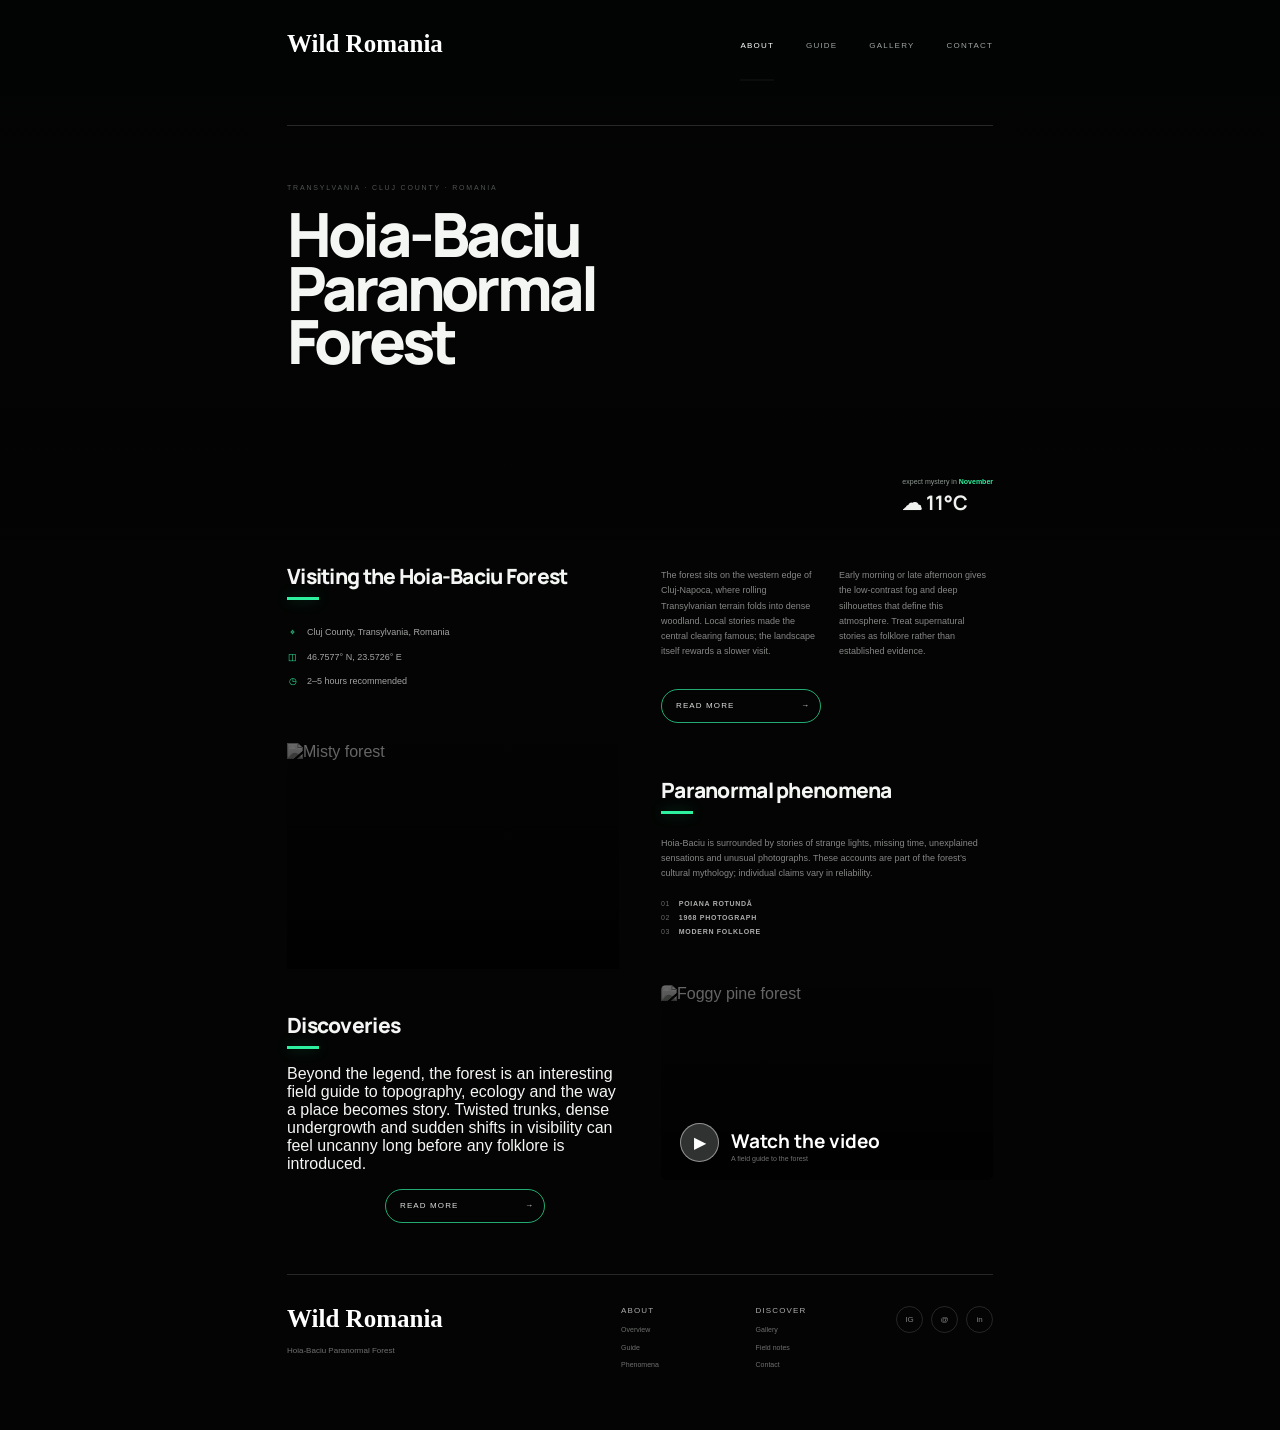
==== commit 55747418: "Switch live homepage to Hoia Baciu" ====
--- a/index.html
+++ b/index.html
@@ -1,315 +1,64 @@
 <!doctype html>
 <html lang="en">
 <head>
-  <meta charset="utf-8" />
-  <meta name="viewport" content="width=device-width, initial-scale=1" />
-  <meta name="theme-color" content="#060807" />
-  <meta name="description" content="Veil — an environmental intelligence experience for finding atmospheric places beyond ordinary travel categories." />
-  <title>Veil — Find what feels hidden</title>
-  <link rel="preconnect" href="https://fonts.googleapis.com">
-  <link rel="preconnect" href="https://fonts.gstatic.com" crossorigin>
-  <link href="https://fonts.googleapis.com/css2?family=DM+Mono:wght@400;500&family=Manrope:wght@400;500;600;700;800&family=Playfair+Display:ital,wght@0,500;0,600;1,500;1,600&display=swap" rel="stylesheet">
-  <style>
-    :root{
-      --bg:#050706;
-      --bg-soft:#0a0e0c;
-      --paper:#e9eee9;
-      --muted:#9ca8a2;
-      --line:rgba(233,238,233,.14);
-      --accent:#7ff2bf;
-      --accent-2:#8c9cff;
-      --accent-3:#75d7e7;
-      --card:rgba(255,255,255,.045);
-      --shadow:0 30px 80px rgba(0,0,0,.44);
-      --ease:cubic-bezier(.2,.75,.2,1);
-    }
-    *{box-sizing:border-box}
-    html{scroll-behavior:smooth;background:var(--bg)}
-    body{margin:0;background:var(--bg);color:var(--paper);font-family:Manrope,system-ui,sans-serif;overflow-x:hidden}
-    body.locked{overflow:hidden}
-    a{color:inherit;text-decoration:none}
-    button{font:inherit;color:inherit;background:none;border:0;cursor:pointer}
-    img{display:block;max-width:100%}
-    ::selection{background:rgba(127,242,191,.25);color:#fff}
-
-    .grain{position:fixed;inset:-20%;pointer-events:none;z-index:50;opacity:.055;background-image:url("data:image/svg+xml,%3Csvg xmlns='http://www.w3.org/2000/svg' width='140' height='140' viewBox='0 0 140 140'%3E%3Cfilter id='n'%3E%3CfeTurbulence type='fractalNoise' baseFrequency='.83' numOctaves='4' stitchTiles='stitch'/%3E%3C/filter%3E%3Crect width='100%25' height='100%25' filter='url(%23n)' opacity='.9'/%3E%3C/svg%3E");mix-blend-mode:soft-light}
-    .cursor-glow{position:fixed;width:340px;height:340px;border-radius:50%;pointer-events:none;z-index:2;transform:translate(-50%,-50%);background:radial-gradient(circle,rgba(127,242,191,.08),rgba(100,130,255,.05) 28%,transparent 68%);filter:blur(10px)}
-    .ambient-orb{position:absolute;filter:blur(50px);pointer-events:none;opacity:.42}
-
-    .nav{position:fixed;top:0;left:0;right:0;z-index:40;display:flex;align-items:center;justify-content:space-between;padding:22px clamp(22px,4vw,56px);transition:.45s var(--ease);border-bottom:1px solid transparent}
-    .nav.scrolled{background:rgba(5,7,6,.72);backdrop-filter:blur(20px);border-color:var(--line)}
-    .brand{display:flex;gap:12px;align-items:center;text-transform:uppercase;letter-spacing:.18em;font:500 12px/1 'DM Mono',monospace}
-    .brand-mark{width:22px;height:22px;border:1px solid rgba(233,238,233,.45);border-radius:50%;position:relative}
-    .brand-mark:before,.brand-mark:after{content:"";position:absolute;inset:5px;border:1px solid rgba(127,242,191,.85);border-radius:50%}
-    .brand-mark:after{inset:9px;background:var(--accent);border:0;box-shadow:0 0 14px rgba(127,242,191,.6)}
-    .nav-links{display:flex;gap:28px;font-size:12px;color:#b4bdb8}
-    .nav-links a{transition:.25s ease}.nav-links a:hover{color:#fff}
-    .nav-cta{padding:10px 15px;border:1px solid rgba(233,238,233,.25);border-radius:999px;font-size:12px;transition:.25s ease}
-    .nav-cta:hover{border-color:rgba(127,242,191,.7);color:var(--accent)}
-
-    main{position:relative;z-index:3}
-    section{position:relative}
-    .shell{width:min(1240px,calc(100% - 44px));margin:auto}
-    .eyebrow{font:500 10px/1.2 'DM Mono',monospace;letter-spacing:.18em;text-transform:uppercase;color:#9aa59f}
-    .eyebrow span{color:var(--accent)}
-    .section-title{font-size:clamp(32px,5vw,66px);line-height:.98;letter-spacing:-.055em;margin:16px 0 0;max-width:780px}
-    .section-title em{font-family:'Playfair Display',serif;font-weight:500}
-    .body-copy{color:#a9b1ad;line-height:1.7;font-size:15px;max-width:620px}
-
-    .hero{min-height:100svh;display:flex;align-items:flex-end;padding:140px 0 58px;overflow:hidden}
-    .hero-media{position:absolute;inset:0;background:
-      linear-gradient(180deg,rgba(5,7,6,.08) 0%,rgba(5,7,6,.22) 35%,rgba(5,7,6,.92) 86%,#050706 100%),
-      linear-gradient(110deg,rgba(5,7,6,.42),transparent 44%,rgba(10,30,28,.22)),
-      url('https://images.unsplash.com/photo-1511497584788-876760111969?auto=format&fit=crop&w=2200&q=86') center/cover;filter:saturate(.78) contrast(1.05)}
-    .hero-media:after{content:"";position:absolute;inset:0;background:radial-gradient(circle at 64% 30%,rgba(104,225,207,.12),transparent 32%),linear-gradient(120deg,rgba(88,106,255,.11),transparent 38%,rgba(127,242,191,.07));mix-blend-mode:screen}
-    .hero-content{position:relative;z-index:3;display:grid;grid-template-columns:minmax(0,1.18fr) minmax(260px,.42fr);gap:36px;align-items:end}
-    .hero-kicker{display:flex;gap:12px;align-items:center;color:#cad1cd;font:500 11px/1 'DM Mono',monospace;text-transform:uppercase;letter-spacing:.13em;margin-bottom:20px}
-    .pulse{width:8px;height:8px;border-radius:50%;background:var(--accent);box-shadow:0 0 22px rgba(127,242,191,.8)}
-    .hero h1{font-size:clamp(68px,11vw,158px);line-height:.81;letter-spacing:-.075em;margin:0;max-width:940px}
-    .hero h1 .soft{color:#cad2cd;font-family:'Playfair Display',serif;font-style:italic;font-weight:500;letter-spacing:-.07em}
-    .hero h1 .glow{background:linear-gradient(105deg,#fff 15%,#b4f5dd 45%,#a8aeff 72%,#fff 95%);-webkit-background-clip:text;background-clip:text;color:transparent}
-    .hero-sub{margin:26px 0 0;color:#bdc6c1;font-size:16px;line-height:1.6;max-width:560px}
-    .hero-meta{justify-self:end;align-self:end;max-width:280px;padding-bottom:10px}
-    .meta-line{display:flex;justify-content:space-between;gap:24px;border-bottom:1px solid var(--line);padding:11px 0;font:500 11px 'DM Mono',monospace;color:#adb8b2}
-    .meta-line strong{color:#fff;font-weight:500}.meta-line em{font-style:normal;color:var(--accent)}
-    .hero-scroll{position:absolute;bottom:18px;left:50%;transform:translateX(-50%);font:500 9px 'DM Mono',monospace;letter-spacing:.18em;color:#7d8984;text-transform:uppercase}
-    .hero-scroll:after{content:"";display:block;width:1px;height:50px;background:linear-gradient(#7d8984,transparent);margin:10px auto 0}
-
-    .intro{padding:150px 0 80px;background:radial-gradient(circle at 20% 20%,rgba(80,109,255,.08),transparent 32%),linear-gradient(180deg,#050706 0%,#080b0a 100%)}
-    .intro-grid{display:grid;grid-template-columns:1fr 1fr;gap:10vw;align-items:end}
-    .signal-box{border-top:1px solid var(--line);padding-top:20px;display:grid;grid-template-columns:1fr 1fr;gap:18px}
-
-    .signal-value{font-size:clamp(42px,6vw,82px);letter-spacing:-.06em;line-height:.9}
-    .signal-label{font:500 10px/1.5 'DM Mono',monospace;letter-spacing:.12em;text-transform:uppercase;color:#8f9c95;align-self:end}
-
-    .reveal-station{padding:70px 0 155px}
-    .station{position:relative;border:1px solid var(--line);border-radius:26px;min-height:630px;overflow:hidden;background:#0b0f0d;box-shadow:var(--shadow)}
-    .station-media{position:absolute;inset:0;background:
-      linear-gradient(180deg,rgba(7,10,9,.08),rgba(7,10,9,.9) 88%),
-      url('https://images.unsplash.com/photo-1500534623283-312aade485b7?auto=format&fit=crop&w=2200&q=86') center/cover;filter:saturate(.72)}
-    .station-overlay{position:absolute;inset:0;background:linear-gradient(130deg,rgba(75,87,255,.18),transparent 48%,rgba(127,242,191,.13));mix-blend-mode:screen}
-    .station-content{position:absolute;inset:auto 34px 34px 34px;display:grid;grid-template-columns:1fr auto;gap:34px;align-items:end}
-    .station-title{font-size:clamp(40px,6vw,86px);line-height:.88;letter-spacing:-.06em;margin:11px 0 16px;max-width:720px}
-    .station-title em{font-family:'Playfair Display',serif;font-weight:500}
-    .station-copy{color:#bbc4bf;max-width:610px;line-height:1.7;font-size:14px}
-    .round-action{width:118px;height:118px;border:1px solid rgba(233,238,233,.42);border-radius:50%;display:grid;place-items:center;transition:.4s var(--ease);background:rgba(0,0,0,.14);backdrop-filter:blur(8px)}
-    .round-action:hover{transform:scale(1.06) rotate(3deg);border-color:var(--accent);box-shadow:0 0 40px rgba(127,242,191,.12)}
-    .round-action span{font:500 10px 'DM Mono',monospace;text-align:center;line-height:1.4;letter-spacing:.08em;text-transform:uppercase}
-
-    .editorial{padding:20px 0 140px}
-    .editorial-head{display:flex;justify-content:space-between;gap:30px;align-items:end;margin-bottom:46px}
-    .editorial-head .body-copy{max-width:360px}
-    .mosaic{display:grid;grid-template-columns:1.15fr .85fr;gap:18px}
-    .tile{position:relative;border-radius:22px;overflow:hidden;border:1px solid var(--line);min-height:480px;background:#0c100e}
-    .tile.tall{min-height:690px}
-    .tile-media{position:absolute;inset:0;background-size:cover;background-position:center;transition:transform 1.4s var(--ease),filter 1s ease}
-    .tile:hover .tile-media{transform:scale(1.05);filter:saturate(.95) contrast(1.04)}
-    .tile.one .tile-media{background-image:linear-gradient(180deg,rgba(6,8,7,.02),rgba(6,8,7,.9)),url('https://images.unsplash.com/photo-1464822759023-fed622ff2c3b?auto=format&fit=crop&w=1500&q=86')}
-    .tile.two .tile-media{background-image:linear-gradient(180deg,rgba(6,8,7,.04),rgba(6,8,7,.94)),url('https://images.unsplash.com/photo-1500534623283-312aade485b7?auto=format&fit=crop&w=1200&q=86')}
-    .tile.three .tile-media{background-image:linear-gradient(180deg,rgba(6,8,7,.04),rgba(6,8,7,.94)),url('https://images.unsplash.com/photo-1441974231531-c6227db76b6e?auto=format&fit=crop&w=1200&q=86')}
-    .tile-content{position:absolute;left:24px;right:24px;bottom:24px}.tile-index{font:500 9px 'DM Mono',monospace;letter-spacing:.18em;color:var(--accent)}
-    .tile h3{font-size:32px;letter-spacing:-.05em;margin:9px 0 10px}.tile p{margin:0;color:#b7c1bb;line-height:1.65;max-width:470px;font-size:13px}
-    .tag-row{display:flex;flex-wrap:wrap;gap:8px;margin-top:15px}.tag{font:500 9px 'DM Mono',monospace;letter-spacing:.08em;padding:7px 9px;border:1px solid rgba(233,238,233,.2);border-radius:999px;color:#b9c2bd;background:rgba(0,0,0,.16);backdrop-filter:blur(10px)}
-
-    .method{padding:60px 0 170px;background:linear-gradient(180deg,#050706,#070907 38%,#050706)}
-    .method-grid{display:grid;grid-template-columns:.82fr 1.18fr;gap:10vw}
-    .method-sticky{position:sticky;top:110px;height:max-content}
-    .method-list{border-top:1px solid var(--line)}
-    .method-item{display:grid;grid-template-columns:64px 1fr;gap:28px;padding:27px 0;border-bottom:1px solid var(--line);transition:.35s ease}
-    .method-item:hover{padding-left:12px;background:linear-gradient(90deg,rgba(127,242,191,.03),transparent)}
-    .method-num{font:500 10px 'DM Mono',monospace;color:var(--accent)}
-    .method-item h3{margin:0 0 8px;font-size:21px;letter-spacing:-.035em}.method-item p{margin:0;color:#9da9a3;line-height:1.7;font-size:13px;max-width:600px}
-    .flow-card{margin-top:30px;padding:22px;border:1px solid var(--line);border-radius:20px;background:linear-gradient(135deg,rgba(125,154,255,.07),rgba(127,242,191,.03));display:grid;gap:16px}
-    .flow-row{display:flex;justify-content:space-between;align-items:center;font:500 10px 'DM Mono',monospace;color:#9ca8a1}.flow-dot{width:7px;height:7px;border-radius:50%;background:var(--accent);box-shadow:0 0 10px rgba(127,242,191,.7)}
-
-    .experience{padding:20px 0 160px}
-    .experience-card{display:grid;grid-template-columns:1fr 1fr;border:1px solid var(--line);border-radius:28px;overflow:hidden;background:#080b0a}
-    .experience-visual{min-height:680px;position:relative;background:linear-gradient(120deg,rgba(24,42,42,.55),rgba(8,11,10,.12)),url('https://images.unsplash.com/photo-1496307042754-b4aa456c4a2d?auto=format&fit=crop&w=1600&q=86') center/cover}
-    .experience-visual:before{content:"";position:absolute;inset:0;background:radial-gradient(circle at 70% 20%,rgba(127,242,191,.16),transparent 28%),linear-gradient(180deg,transparent 45%,rgba(3,5,4,.82))}
-    .visual-note{position:absolute;left:26px;bottom:26px;font:500 10px/1.5 'DM Mono',monospace;color:#bbc5bf;max-width:220px;text-transform:uppercase;letter-spacing:.1em}
-    .visual-note strong{color:#fff;font-weight:500}.experience-copy{padding:58px 54px;display:flex;flex-direction:column;justify-content:center}.experience-copy h2{font-size:clamp(40px,5vw,72px);line-height:.92;letter-spacing:-.06em;margin:14px 0 18px}.experience-copy h2 em{font-family:'Playfair Display',serif;font-weight:500}.experience-copy p{color:#aeb8b2;line-height:1.75;max-width:480px;font-size:14px}.mini-list{margin:32px 0 0;border-top:1px solid var(--line)}.mini-list div{display:flex;justify-content:space-between;gap:20px;padding:15px 0;border-bottom:1px solid var(--line);font-size:12px;color:#aeb7b2}.mini-list span:last-child{font:500 10px 'DM Mono',monospace;color:var(--accent)}
-
-    .cta{padding:50px 0 120px;min-height:80vh;display:flex;align-items:center;overflow:hidden}
-    .cta-bg{position:absolute;inset:0;background:radial-gradient(circle at 60% 50%,rgba(127,242,191,.11),transparent 22%),radial-gradient(circle at 30% 35%,rgba(129,140,255,.1),transparent 28%),linear-gradient(180deg,#050706,#040504)}
-    .cta-grid{display:grid;grid-template-columns:1fr auto;gap:40px;align-items:end;position:relative;z-index:3}
-    .cta h2{font-size:clamp(70px,12vw,170px);letter-spacing:-.085em;line-height:.78;margin:17px 0 26px;max-width:1000px}.cta h2 .serif{font-family:'Playfair Display',serif;font-style:italic;font-weight:500}.cta-copy{color:#aab4ae;max-width:540px;line-height:1.7;font-size:15px}.cta-button{display:inline-flex;align-items:center;gap:12px;margin-top:28px;border:1px solid rgba(233,238,233,.3);padding:13px 18px;border-radius:999px;transition:.35s var(--ease);background:rgba(255,255,255,.02)}.cta-button:after{content:"↗";font-size:16px;color:var(--accent)}.cta-button:hover{border-color:var(--accent);transform:translateY(-2px);background:rgba(127,242,191,.05)}
-    .orb-a{width:360px;height:360px;right:12%;top:24%;background:radial-gradient(circle,rgba(106,147,255,.34),transparent 68%)}.orb-b{width:300px;height:300px;left:18%;bottom:6%;background:radial-gradient(circle,rgba(127,242,191,.22),transparent 68%)}
-
-    footer{padding:32px 0 50px;border-top:1px solid var(--line);color:#78847d}.footer-row{display:flex;justify-content:space-between;gap:20px;align-items:center;font:500 10px 'DM Mono',monospace;letter-spacing:.08em;text-transform:uppercase}.footer-links{display:flex;gap:20px}.footer-links a:hover{color:#cbd4cf}
-
-    .modal{position:fixed;inset:0;z-index:70;background:rgba(2,3,2,.82);backdrop-filter:blur(24px);display:grid;place-items:center;padding:24px;opacity:0;pointer-events:none;transition:.35s ease}.modal.open{opacity:1;pointer-events:auto}.modal-card{width:min(900px,100%);aspect-ratio:16/9;border:1px solid var(--line);border-radius:24px;overflow:hidden;position:relative;background:#07100d;box-shadow:0 40px 120px rgba(0,0,0,.7);transform:translateY(18px) scale(.98);transition:.45s var(--ease)}.modal.open .modal-card{transform:none}.modal-media{position:absolute;inset:0;background:linear-gradient(180deg,rgba(3,6,5,.05),rgba(3,6,5,.92)),url('https://images.unsplash.com/photo-1482192505345-5655af888cc4?auto=format&fit=crop&w=1800&q=86') center/cover}.modal-center{position:absolute;inset:0;display:grid;place-items:center}.play{width:92px;height:92px;border-radius:50%;border:1px solid rgba(255,255,255,.65);background:rgba(255,255,255,.08);backdrop-filter:blur(10px);display:grid;place-items:center}.play:before{content:"";border-left:16px solid #fff;border-top:10px solid transparent;border-bottom:10px solid transparent;margin-left:5px}.modal-close{position:absolute;top:18px;right:18px;width:38px;height:38px;border-radius:50%;border:1px solid rgba(255,255,255,.25);display:grid;place-items:center;color:#fff;font-size:18px;background:rgba(0,0,0,.16)}
-
-    .reveal{opacity:0;transform:translateY(40px);transition:opacity .95s var(--ease),transform .95s var(--ease)}.reveal.in{opacity:1;transform:none}
-    .delay-1{transition-delay:.08s}.delay-2{transition-delay:.16s}.delay-3{transition-delay:.24s}
-
-    @media (max-width: 900px){
-      .nav-links{display:none}.nav{padding:18px 20px}.nav-cta{padding:9px 12px}
-      .hero{padding-top:120px}.hero-content,.intro-grid,.method-grid,.experience-card,.cta-grid{grid-template-columns:1fr}.hero-meta{justify-self:start;width:100%;max-width:460px;margin-top:30px}.hero h1{font-size:clamp(62px,16vw,112px)}
-      .intro{padding-top:110px}.mosaic{grid-template-columns:1fr}.tile.tall{min-height:560px}.method-sticky{position:relative;top:auto}.method-grid{gap:60px}.experience-visual{min-height:520px}.experience-copy{padding:44px 30px}.cta{min-height:68vh}.cta-grid{align-items:start}.cta h2{font-size:clamp(70px,19vw,128px)}
-    }
-    @media (max-width: 560px){
-      .shell{width:min(100% - 28px,1240px)}.hero{padding-bottom:44px}.hero h1{font-size:21vw}.hero-sub{font-size:14px}.hero-meta{max-width:none}.station{min-height:560px;border-radius:20px}.station-content{inset:auto 20px 20px 20px;grid-template-columns:1fr}.round-action{width:84px;height:84px}.editorial-head{display:block}.editorial-head .body-copy{margin-top:18px}.tile{min-height:430px}.tile.tall{min-height:520px}.experience-card{border-radius:20px}.experience-visual{min-height:440px}.cta h2{font-size:23vw}.footer-row{display:block}.footer-links{margin-top:14px}
-    }
-    @media (prefers-reduced-motion: reduce){html{scroll-behavior:auto}.reveal{transition:none;opacity:1;transform:none}.tile-media,.station-media{transition:none}.cursor-glow{display:none}}
-  </style>
+<meta charset="utf-8"><meta name="viewport" content="width=device-width,initial-scale=1,viewport-fit=cover">
+<meta name="theme-color" content="#030403"><meta name="description" content="Wild Romania — Hoia-Baciu Paranormal Forest">
+<title>Wild Romania — Hoia-Baciu Paranormal Forest</title>
+<link rel="preconnect" href="https://fonts.googleapis.com"><link rel="preconnect" href="https://fonts.gstatic.com" crossorigin>
+<link href="https://fonts.googleapis.com/css2?family=Caveat:wght@600;700&family=DM+Sans:wght@400;500;600;700&family=Manrope:wght@600;700;800&display=swap" rel="stylesheet">
+<style>
+:root{--bg:#030403;--fg:#f4f6f4;--muted:#8f9893;--dim:#66706b;--line:#24302a;--g:#2ef1a0;--max:706px}
+*{box-sizing:border-box}html{scroll-behavior:smooth;background:var(--bg)}body{margin:0;background:var(--bg);color:var(--fg);font-family:"DM Sans",sans-serif;-webkit-font-smoothing:antialiased}body.lock{overflow:hidden}button,input,textarea{font:inherit}.app{min-height:100vh;overflow-x:hidden}.shell,.head{width:min(calc(100% - 112px),var(--max));margin:auto}
+header{position:absolute;inset:0 0 auto;z-index:20}.head{height:126px;padding-top:31px;border-bottom:1px solid rgba(255,255,255,.14);display:flex;justify-content:space-between;align-items:flex-start}.brand{font:700 25px/1 Caveat,cursive;color:#fff;text-decoration:none}.nav{display:flex;gap:32px}.nav button,.mobile button{border:0;background:none;color:#9da39f;font-size:8px;letter-spacing:.15em;text-transform:uppercase;padding:10px 0 15px;position:relative;cursor:pointer}.nav button.active,.nav button:hover,.mobile button:hover{color:#fff}.nav button.active:after{content:"";position:absolute;left:0;right:0;bottom:-16px;height:2px;background:#0a0d0b}.hamb{display:none;background:transparent;border:1px solid rgba(255,255,255,.14);border-radius:50%;width:38px;height:38px;color:#fff}
+.mobile{display:none;position:absolute;right:0;top:66px;width:180px;padding:9px 14px;background:rgba(4,6,5,.97);border:1px solid rgba(255,255,255,.1);border-radius:10px}.mobile.open{display:flex;flex-direction:column}
+.hero{height:560px;position:relative;overflow:hidden}.hero:before{content:"";position:absolute;inset:0;background:url("https://images.pexels.com/photos/16795675/pexels-photo-16795675.jpeg?cs=srgb&fm=jpg&w=2000") center 39%/cover;filter:grayscale(.92) contrast(1.12) brightness(.68) saturate(.42);transform:scale(1.03)}.hero:after{content:"";position:absolute;inset:0;background:linear-gradient(180deg,rgba(1,4,4,.58),rgba(1,3,3,.05) 34%,rgba(1,3,3,.15) 55%,rgba(2,3,2,.96) 92%,var(--bg))}
+.heroContent{height:560px;position:relative;z-index:2;padding-top:184px;display:flex;flex-direction:column}.eyebrow{margin:0 0 16px;font-size:7px;letter-spacing:.26em;text-transform:uppercase;color:#8f98938c}h1{margin:0;font:800 61px/.88 Manrope,sans-serif;letter-spacing:-.062em}.heroBottom{margin-top:auto;padding-bottom:44px;display:flex;justify-content:flex-end}.weather{display:flex;flex-direction:column;gap:4px;font-size:7px;color:#8f9893}.weather strong{color:var(--g)}.temp{font:700 20px Manrope;color:#eef1ee;display:flex;gap:8px;align-items:center}
+main{position:relative}.editorial{display:grid;grid-template-columns:1fr 1fr;grid-template-rows:auto 226px auto;gap:0 42px;padding-top:6px}.intro{grid-column:1/3;display:grid;grid-template-columns:1fr 1fr;gap:42px}.title h2{margin:0;font:800 21px/1.04 Manrope;letter-spacing:-.034em}.line{width:32px;height:3px;margin-top:9px;background:var(--g);box-shadow:0 0 14px #2ef1a04d}.facts{margin-top:27px;display:grid;gap:14px}.fact{display:flex;gap:9px;align-items:center;font-size:9px;color:#f3f5f3aa}.fact b{color:var(--g);font-weight:500;width:11px;text-align:center}.copy{padding-top:2px;display:grid;grid-template-columns:1fr 1fr;gap:18px}.copy p,.block p{margin:0;font-size:9px;line-height:1.7;color:#f3f5f38a}.pill{margin-top:11px;width:160px;height:34px;border-radius:99px;border:1px solid #2ef1a0b3;background:none;color:#f3f5f3e6;display:flex;align-items:center;justify-content:space-between;padding:0 10px 0 14px;font-size:8px;letter-spacing:.14em;text-transform:uppercase;cursor:pointer}.forest{grid-column:1;grid-row:2;height:226px;margin-top:20px;position:relative;overflow:hidden}.forest img,.video img{width:100%;height:100%;object-fit:cover;filter:grayscale(.9) contrast(1.16) brightness(.47) saturate(.45)}.forest:after,.video:after{content:"";position:absolute;inset:0;background:linear-gradient(180deg,#0002,#000c)}
+.block{grid-column:2;grid-row:2;align-self:end;padding-bottom:14px}.block p{margin-top:22px}.stats{margin-top:18px;display:grid;gap:7px;font-size:7px;color:#f3f5f36a;text-transform:uppercase;letter-spacing:.1em}.stats b{margin-left:6px;color:#f3f5f3b3}
+.discover{grid-column:1;grid-row:3;padding-top:66px;padding-bottom:51px}.discover .pill{margin-left:98px}.video{grid-column:2;grid-row:3;height:195px;margin-top:36px;position:relative;overflow:hidden;border-radius:5px}.video button{position:absolute;inset:0;border:0;background:none;color:#fff;display:flex;align-items:flex-end;gap:12px;padding:0 19px 18px;text-align:left;cursor:pointer;z-index:2}.play{width:39px;height:39px;border:1px solid #fff7;border-radius:50%;background:#eef5f233;display:grid;place-items:center}.video strong{display:block;font:700 19px/1 Manrope}.video small{display:block;margin-top:4px;font-size:7px;color:#f3f5f376}
+footer{border-top:1px solid rgba(255,255,255,.14);padding:31px 0 60px;display:grid;grid-template-columns:1.25fr 1fr auto;gap:38px}.footerCols{display:grid;grid-template-columns:1fr 1fr;gap:32px}.footerCols div{display:grid;gap:7px}.footerCols span{font-size:8px;letter-spacing:.14em;color:#f3f5f3b3}.footerCols button{border:0;background:none;text-align:left;padding:0;color:#f3f5f370;font-size:7px;cursor:pointer}.footerSocial{display:flex;gap:8px}.footerSocial a{width:27px;height:27px;border:1px solid #fff2;border-radius:50%;display:grid;place-items:center;color:#f3f5f385;text-decoration:none;font-size:8px}.footerBrand p{font-size:8px;color:#f3f5f373;margin:15px 0}
+.modalBg{position:fixed;inset:0;z-index:100;display:grid;place-items:center;padding:20px;background:#000d;backdrop-filter:blur(10px)}.modalBg[hidden]{display:none}.modal{width:min(760px,100%);max-height:86vh;overflow:auto;background:#070b09;border:1px solid #fff2;border-radius:10px;padding:16px}.mhead{display:flex;justify-content:space-between;align-items:center;padding:4px 2px 12px;border-bottom:1px solid #fff1}.mhead h2{margin:0;font:700 19px Manrope}.close{width:32px;height:32px;border:1px solid #fff2;border-radius:50%;background:none;color:#fff;font-size:21px;cursor:pointer}.frame{aspect-ratio:16/9;margin-top:14px}.frame iframe{width:100%;height:100%;border:0}.galleryMain{height:440px;margin-top:14px;position:relative;overflow:hidden;border-radius:7px}.galleryMain img{width:100%;height:100%;object-fit:cover;filter:grayscale(.76) brightness(.72) saturate(.55)}.arr{position:absolute;top:50%;transform:translateY(-50%);width:39px;height:39px;border:1px solid #fff4;border-radius:50%;background:#0006;color:#fff;font-size:25px}.left{left:11px}.right{right:11px}.caption{position:absolute;left:15px;bottom:12px;font-size:8px;letter-spacing:.15em;text-transform:uppercase;color:#fff8}.thumbs{display:grid;grid-template-columns:repeat(6,1fr);gap:7px;margin-top:8px}.thumbs button{padding:0;border:1px solid transparent;background:none;aspect-ratio:1.55;border-radius:4px;overflow:hidden}.thumbs button.active{border-color:var(--g)}.thumbs img{width:100%;height:100%;object-fit:cover}
+form{display:grid;gap:13px;margin-top:14px}label{display:grid;gap:6px;font-size:8px;letter-spacing:.1em;text-transform:uppercase;color:#f3f5f3a6}input,textarea{width:100%;background:#fff1;border:1px solid #fff2;border-radius:6px;color:#fff;padding:10px 11px;font-size:10px}textarea{min-height:120px;resize:vertical}.error{color:#ff9a9a;font-size:9px}.success{padding:42px 10px 25px;text-align:center}.success h3{font:700 22px Manrope}.success p{font-size:9px;line-height:1.7;color:#f3f5f37a}.focus:focus-visible,button:focus-visible,a:focus-visible,input:focus-visible,textarea:focus-visible{outline:2px solid var(--g);outline-offset:3px}
+@media(max-width:760px){.shell,.head{width:min(calc(100% - 40px),706px)}.head{height:86px;padding-top:18px}.nav{display:none}.hamb{display:grid;place-items:center}.hero,.heroContent{height:610px}.heroContent{padding-top:150px}.hero h1{font-size:clamp(46px,13vw,61px)}.editorial{display:block;padding-top:5px}.intro{display:block}.copy{display:block;margin-top:25px}.copy p{margin-bottom:15px}.forest{height:250px;margin-top:34px}.block{margin-top:35px;padding-bottom:0}.discover{padding:48px 0 22px}.discover .pill{margin-left:0}.video{height:205px;margin-top:16px}.footer{grid-template-columns:1fr!important}.footerSocial{margin-top:4px}.galleryMain{height:340px}.thumbs{grid-template-columns:repeat(3,1fr)}}@media(prefers-reduced-motion:reduce){html{scroll-behavior:auto}}
+</style>
 </head>
 <body>
-  <div class="grain"></div>
-  <div class="cursor-glow" id="cursorGlow"></div>
+<div class="app">
+<header><div class="head"><a class="brand" href="#about">Wild Romania</a>
+<nav class="nav" aria-label="Primary"><button class="active" data-go="about">About</button><button data-go="guide">Guide</button><button data-open="gallery">Gallery</button><button data-open="contact">Contact</button></nav>
+<button class="hamb" aria-label="Open menu" aria-expanded="false">☰</button><div class="mobile"><button data-go="about">About</button><button data-go="guide">Guide</button><button data-open="gallery">Gallery</button><button data-open="contact">Contact</button></div>
+</div></header>
+<section class="hero"><div class="heroContent shell"><p class="eyebrow">Transylvania · Cluj County · Romania</p><h1>Hoia-Baciu<br>Paranormal<br>Forest</h1><div class="heroBottom"><div class="weather"><span>expect mystery in <strong>November</strong></span><span class="temp">☁ 11°C</span></div></div></div></section>
+<main id="about" class="editorial shell">
+<section id="guide" class="intro"><div><div class="title"><h2>Visiting the Hoia-Baciu Forest</h2><div class="line"></div></div><div class="facts"><div class="fact"><b>⌖</b>Cluj County, Transylvania, Romania</div><div class="fact"><b>◫</b>46.7577° N, 23.5726° E</div><div class="fact"><b>◷</b>2–5 hours recommended</div></div></div><div class="copy"><p>The forest sits on the western edge of Cluj-Napoca, where rolling Transylvanian terrain folds into dense woodland. Local stories made the central clearing famous; the landscape itself rewards a slower visit.</p><p>Early morning or late afternoon gives the low-contrast fog and deep silhouettes that define this atmosphere. Treat supernatural stories as folklore rather than established evidence.</p><button class="pill" data-go="phenomena">Read more <span>→</span></button></div></section>
+<div class="forest"><img src="https://images.pexels.com/photos/6017051/pexels-photo-6017051.jpeg?cs=srgb&fm=jpg&w=1200" alt="Misty forest"></div>
+<section id="phenomena" class="block"><div class="title"><h2>Paranormal phenomena</h2><div class="line"></div></div><p>Hoia-Baciu is surrounded by stories of strange lights, missing time, unexplained sensations and unusual photographs. These accounts are part of the forest’s cultural mythology; individual claims vary in reliability.</p><div class="stats"><span>01 <b>Poiana Rotundă</b></span><span>02 <b>1968 photograph</b></span><span>03 <b>Modern folklore</b></span></div></section>
+<section id="discoveries" class="discover"><div class="title"><h2>Discoveries</h2><div class="line"></div></div><p class="blockp">Beyond the legend, the forest is an interesting field guide to topography, ecology and the way a place becomes story. Twisted trunks, dense undergrowth and sudden shifts in visibility can feel uncanny long before any folklore is introduced.</p><button class="pill" data-open="gallery">Read more <span>→</span></button></section>
+<div class="video"><img src="https://images.pexels.com/photos/16795675/pexels-photo-16795675.jpeg?cs=srgb&fm=jpg&w=1400" alt="Foggy pine forest"><button data-open="video"><span class="play">▶</span><span><strong>Watch the video</strong><small>A field guide to the forest</small></span></button></div>
+</main>
+<footer class="shell footer"><div class="footerBrand"><div class="brand">Wild Romania</div><p>Hoia-Baciu Paranormal Forest</p></div><div class="footerCols"><div><span>ABOUT</span><button data-go="about">Overview</button><button data-go="guide">Guide</button><button data-go="phenomena">Phenomena</button></div><div><span>DISCOVER</span><button data-open="gallery">Gallery</button><button data-go="discoveries">Field notes</button><button data-open="contact">Contact</button></div></div><div class="footerSocial"><a href="https://www.instagram.com/" target="_blank">IG</a><a href="mailto:hello@wild-romania.example">@</a><a href="https://www.linkedin.com/" target="_blank">in</a></div></footer>
 
-  <header class="nav" id="nav">
-    <a class="brand" href="#top" aria-label="Veil home"><span class="brand-mark"></span><span>Veil / field intelligence</span></a>
-
-    <nav class="nav-links" aria-label="Primary navigation">
-      <a href="#signal">Signal</a><a href="#places">Places</a><a href="#method">Method</a><a href="#experience">Experience</a>
-    </nav>
-    <a class="nav-cta" href="#enter">Enter Veil</a>
-  </header>
-
-  <main id="top">
-    <section class="hero">
-      <div class="hero-media" aria-hidden="true"></div>
-      <div class="shell hero-content">
-        <div>
-          <div class="hero-kicker"><span class="pulse"></span> environmental intelligence / 04:17</div>
-          <h1 class="reveal"><span class="soft">Find</span> what feels <span class="glow">hidden.</span></h1>
-          <p class="hero-sub reveal delay-1">Veil turns atmosphere into a way of finding places — sensing for weather, texture, rarity, quiet, light, and the strange pull that makes a landscape stay with you.</p>
-        </div>
-        <div class="hero-meta reveal delay-2">
-          <div class="meta-line"><strong>Current field</strong><em>03.7 / 10</em></div>
-          <div class="meta-line"><span>Visibility</span><span>low / luminous</span></div>
-          <div class="meta-line"><span>Signal</span><span>north-east / cold</span></div>
-          <div class="meta-line"><span>Mode</span><span>curious</span></div>
-        </div>
-      </div>
-      <div class="hero-scroll">scroll to enter</div>
-    </section>
-
-    <section class="intro" id="signal">
-      <div class="shell intro-grid">
-        <div class="reveal">
-          <div class="eyebrow"><span>01</span> signal / why veil exists</div>
-          <h2 class="section-title">Travel is full of names. <em>Very few</em> describe how a place actually feels.</h2>
-          <p class="body-copy">Veil reads destinations like an atmospheric archive. Instead of asking for a city, a resort, or a checklist, it listens for a sensation: damp stone after rain, wind through firs, sodium light on empty streets, the hush before weather arrives.</p>
-        </div>
-        <div class="reveal delay-2">
-          <div class="signal-box">
-            <div><div class="signal-value">7,482</div><div class="signal-label">atmospheric places indexed</div></div>
-            <div><div class="signal-value">48</div><div class="signal-label">sensory signals per field</div></div>
-          </div>
-          <p class="body-copy" style="margin-top:28px">No rankings. No “top 10”. Each recommendation is a trail of evidence: conditions, seasonality, visual texture, remoteness, and the emotional language you brought with you.</p>
-        </div>
-      </div>
-    </section>
-
-    <section class="reveal-station" id="places">
-      <div class="shell">
-        <div class="station reveal">
-          <div class="station-media" id="stationMedia"></div>
-          <div class="station-overlay"></div>
-          <div class="station-content">
-            <div>
-              <div class="eyebrow"><span id="stationCode">field 018</span> / resonance detected</div>
-              <h2 class="station-title" id="stationTitle">The road after <em>midnight rain.</em></h2>
-              <p class="station-copy" id="stationCopy">A route cut into dark volcanic terrain, where wet pine, low cloud and almost no artificial light create the feeling of moving through a film set after the crew has gone home.</p>
-              <div class="tag-row" id="stationTags"><span class="tag">wet / cold</span><span class="tag">low light</span><span class="tag">solitary</span></div>
-            </div>
-            <button class="round-action" id="revealBtn" type="button"><span>reveal<br>another<br>signal</span></button>
-          </div>
-        </div>
-      </div>
-    </section>
-
-    <section class="editorial">
-      <div class="shell">
-        <div class="editorial-head reveal">
-          <div><div class="eyebrow"><span>02</span> field notes / curated by feeling</div><h2 class="section-title">Three ways to <em>enter the unknown.</em></h2></div>
-          <p class="body-copy">A visual index for moods that are difficult to put into ordinary travel filters.</p>
-        </div>
-        <div class="mosaic">
-          <article class="tile tall one reveal"><div class="tile-media"></div><div class="tile-content"><div class="tile-index">A / STILLNESS</div><h3>Where the signal goes quiet.</h3><p>Places with a sense of withdrawal — broad horizons, little noise, low human density, long pauses between moments.</p><div class="tag-row"><span class="tag">quiet</span><span class="tag">fog</span><span class="tag">slow light</span></div></div></article>
-          <div style="display:grid;gap:18px">
-            <article class="tile two reveal delay-1"><div class="tile-media"></div><div class="tile-content"><div class="tile-index">B / TENSION</div><h3>Weather on the edge.</h3><p>Wind, storm light, unstable skies and exposed landscapes where the atmosphere becomes part of the experience.</p></div></article>
-            <article class="tile three reveal delay-2"><div class="tile-media"></div><div class="tile-content"><div class="tile-index">C / AFTERGLOW</div><h3>Something remains.</h3><p>Late trains, wet asphalt, warm interiors, blue hour and the particular beauty of a place just after the crowd leaves.</p></div></article>
-          </div>
-        </div>
-      </div>
-    </section>
-
-    <section class="method" id="method">
-      <div class="shell method-grid">
-        <div class="method-sticky reveal">
-
-          <h2 class="section-title">A place becomes <em>specific</em> when the right details meet.</h2>
-          <p class="body-copy">Veil combines environmental conditions, visual character, distance, season, sensory notes and your current intent into one evolving field profile.</p>
-          <div class="flow-card"><div class="flow-row"><span>listening</span><span class="flow-dot"></span></div><div class="flow-row"><span>weighting</span><span class="flow-dot"></span></div><div class="flow-row"><span>matching</span><span class="flow-dot"></span></div><div class="flow-row"><span>revealing</span><span class="flow-dot"></span></div></div>
-        </div>
-        <div class="method-list">
-          <div class="method-item reveal"><div class="method-num">01</div><div><h3>Atmospheric profile</h3><p>We map weather, terrain, light and seasonality into a sensory language rather than a category label.</p></div></div>
-          <div class="method-item reveal delay-1"><div class="method-num">02</div><div><h3>Rarity signal</h3><p>We look for combinations that do not appear often together: a certain fog, a certain hour, a certain distance from everything else.</p></div></div>
-          <div class="method-item reveal delay-2"><div class="method-num">03</div><div><h3>Personal resonance</h3><p>Your saved places, rejected places and changing mood subtly reshape the field, so the system learns what “strange and right” means to you.</p></div></div>
-          <div class="method-item reveal delay-3"><div class="method-num">04</div><div><h3>Context, not clutter</h3><p>Every result is paired with the few details that matter: when to go, what it will feel like, and what makes the moment unusual.</p></div></div>
-        </div>
-      </div>
-    </section>
-
-    <section class="experience" id="experience">
-      <div class="shell">
-        <div class="experience-card reveal">
-          <div class="experience-visual"><div class="visual-note">field note / 51.044° N / 10.918° E<br><strong>“The last light arrived from somewhere behind the ridge.”</strong></div></div>
-          <div class="experience-copy">
-            <div class="eyebrow"><span>04</span> the veil experience</div>
-            <h2>Less booking. <em>More noticing.</em></h2>
-            <p>Veil is designed as a slow discovery interface. You enter with a feeling, move through visual signals, and leave with a small set of places that feel like they were waiting for the right question.</p>
-            <div class="mini-list"><div><span>signal cards</span><span>LIVE</span></div><div><span>field stories</span><span>CURATED</span></div><div><span>seasonal drift</span><span>ADAPTIVE</span></div><div><span>save / compare</span><span>PRIVATE</span></div></div>
-          </div>
-        </div>
-      </div>
-    </section>
-
-    <section class="cta" id="enter">
-      <div class="cta-bg"></div><div class="ambient-orb orb-a"></div><div class="ambient-orb orb-b"></div>
-      <div class="shell cta-grid">
-        <div class="reveal"><div class="eyebrow"><span>05</span> threshold / begin with a feeling</div><h2>Go where the <span class="serif">map</span> gets quiet.</h2><p class="cta-copy">Tell Veil what you want the world to feel like. It will turn that sentence into a living field of places, conditions, images and moments.</p><button class="cta-button" id="enterBtn" type="button">Enter the field</button></div>
-        <div class="eyebrow reveal delay-2" style="justify-self:end">VEIL / 2026</div>
-      </div>
-    </section>
-  </main>
-
-  <footer><div class="shell footer-row"><div>VEIL / environmental intelligence</div><div class="footer-links"><a href="#top">top</a><a href="#method">method</a><a href="#enter">enter</a></div></div></footer>
-
-  <div class="modal" id="modal" aria-hidden="true"><div class="modal-card" role="dialog" aria-modal="true" aria-label="Veil field preview"><div class="modal-media"></div><div class="modal-center"><button class="play" type="button" aria-label="Preview field story"></button></div><button class="modal-close" type="button" id="modalClose" aria-label="Close">×</button></div></div>
-
-  <script>
-    const nav=document.getElementById('nav');
-    const glow=document.getElementById('cursorGlow');
-    const modal=document.getElementById('modal');
-    const modalClose=document.getElementById('modalClose');
-    const enterBtn=document.getElementById('enterBtn');
-
-    window.addEventListener('scroll',()=>nav.classList.toggle('scrolled',window.scrollY>24),{passive:true});
-    window.addEventListener('pointermove',e=>{glow.style.left=e.clientX+'px';glow.style.top=e.clientY+'px'});
-
-    const io=new IntersectionObserver((entries)=>{entries.forEach(entry=>{if(entry.isIntersecting){entry.target.classList.add('in');io.unobserve(entry.target)}})},{threshold:.12});
-    document.querySelectorAll('.reveal').forEach(el=>io.observe(el));
-
-    const stations=[
-      {code:'field 018',title:'The road after <em>midnight rain.</em>',copy:'A route cut into dark volcanic terrain, where wet pine, low cloud and almost no artificial light create the feeling of moving through a film set after the crew has gone home.',tags:['wet / cold','low light','solitary'],img:'https://images.unsplash.com/photo-1464822759023-fed622ff2c3b?auto=format&fit=crop&w=2200&q=86'},
-      {code:'field 042',title:'An observatory at <em>blue hour.</em>',copy:'A high ridge with thin air, a concrete dome, and the brief transition where the sky turns cobalt before the first stars arrive.',tags:['elevated','blue hour','clear'],img:'https://images.unsplash.com/photo-1462331940025-496dfbfc7564?auto=format&fit=crop&w=2200&q=86'},
-      {code:'field 067',title:'The room above the <em>harbour fog.</em>',copy:'A warm interior over a sleeping coastline — gulls, sodium lamps, condensation on glass, and a horizon erased by weather.',tags:['marine','warm / cool','night'],img:'https://images.unsplash.com/photo-1500534623283-312aade485b7?auto=format&fit=crop&w=2200&q=86'},
-      {code:'field 093',title:'Forest light after <em>the storm.</em>',copy:'Broken shafts of light cut through wet firs while everything still carries the low pressure of the weather that just passed.',tags:['after rain','green','textured'],img:'https://images.unsplash.com/photo-1441974231531-c6227db76b6e?auto=format&fit=crop&w=2200&q=86'}
-    ];
-    let stationIndex=0;
-    const title=document.getElementById('stationTitle'),copy=document.getElementById('stationCopy'),code=document.getElementById('stationCode'),tags=document.getElementById('stationTags'),media=document.getElementById('stationMedia');
-    function renderStation(i){const s=stations[i];code.textContent=s.code;title.innerHTML=s.title;copy.textContent=s.copy;tags.innerHTML=s.tags.map(t=>`<span class="tag">${t}</span>`).join('');media.style.backgroundImage=`linear-gradient(180deg,rgba(7,10,9,.08),rgba(7,10,9,.9) 88%),url('${s.img}')`;media.animate([{opacity:.35,transform:'scale(1.04)'},{opacity:1,transform:'scale(1)'}],{duration:900,easing:'cubic-bezier(.2,.75,.2,1)'})}
-    document.getElementById('revealBtn').addEventListener('click',()=>{stationIndex=(stationIndex+1)%stations.length;renderStation(stationIndex)});
-
-    function openModal(){modal.classList.add('open');modal.setAttribute('aria-hidden','false');document.body.classList.add('locked')}
-    function closeModal(){modal.classList.remove('open');modal.setAttribute('aria-hidden','true');document.body.classList.remove('locked')}
-    enterBtn.addEventListener('click',openModal);modalClose.addEventListener('click',closeModal);modal.addEventListener('click',e=>{if(e.target===modal)closeModal()});window.addEventListener('keydown',e=>{if(e.key==='Escape')closeModal()});
-
-    // Make all internal nav anchors work even when the browser is restoring a prior scroll position.
-    window.addEventListener('load',()=>{if(location.hash){setTimeout(()=>document.querySelector(location.hash)?.scrollIntoView(),80)}});
-  </script>
-</body>
-</html>
+<div class="modalBg" id="videoModal" hidden><div class="modal" role="dialog" aria-modal="true"><div class="mhead"><h2>Hoia-Baciu field video</h2><button class="close" data-close="videoModal">×</button></div><div class="frame"><iframe title="Hoia-Baciu documentary" src="https://www.youtube.com/embed/SiluLXrliZM?rel=0" allowfullscreen></iframe></div></div></div>
+<div class="modalBg" id="galleryModal" hidden><div class="modal" role="dialog" aria-modal="true"><div class="mhead"><h2>Gallery</h2><button class="close" data-close="galleryModal">×</button></div><div class="galleryMain"><img id="gimg" alt="Forest gallery"><button class="arr left" id="prev">‹</button><button class="arr right" id="next">›</button><div class="caption" id="cap"></div></div><div class="thumbs" id="thumbs"></div></div></div>
+<div class="modalBg" id="contactModal" hidden><div class="modal" role="dialog" aria-modal="true"><div class="mhead"><h2>Contact</h2><button class="close" data-close="contactModal">×</button></div><form id="form"><label>Name<input id="name" required></label><label>Email<input id="email" type="email" required></label><label>Message<textarea id="msg" required minlength="15"></textarea></label><p class="error" id="err"></p><button class="pill" type="submit">Send <span>→</span></button></form><div class="success" id="ok" hidden><h3>Message prepared</h3><p>This static demo validates the form locally. Connect an endpoint to send it to a real inbox.</p></div></div></div>
+</div>
+<script>
+(()=>{const $=s=>document.querySelector(s), $$=s=>[...document.querySelectorAll(s)], mob=$(".mobile"),hamb=$(".hamb");
+const go=id=>{const e=$("#"+id);if(e)e.scrollIntoView({behavior:"smooth",block:"start"});mob.classList.remove("open");hamb.setAttribute("aria-expanded","false")};
+const open=id=>{$("#"+id).hidden=false;document.body.classList.add("lock")}, close=id=>{$("#"+id).hidden=true;if(!$$(".modalBg:not([hidden])").length)document.body.classList.remove("lock")};
+hamb.onclick=()=>{const o=!mob.classList.contains("open");mob.classList.toggle("open",o);hamb.setAttribute("aria-expanded",o)};
+$$("[data-go]").forEach(b=>b.onclick=()=>go(b.dataset.go));$$("[data-open]").forEach(b=>b.onclick=()=>open(b.dataset.open==="video"?"videoModal":b.dataset.open==="gallery"?"galleryModal":"contactModal"));$$("[data-close]").forEach(b=>b.onclick=()=>close(b.dataset.close));
+$$(".modalBg").forEach(m=>m.onclick=e=>{if(e.target===m)close(m.id)});document.onkeydown=e=>{if(e.key==="Escape"){const m=$$(".modalBg:not([hidden])").pop();m?close(m.id):mob.classList.remove("open")}};
+const imgs=[
+["https://images.pexels.com/photos/16795675/pexels-photo-16795675.jpeg?cs=srgb&fm=jpg&w=1600","Fog line"],
+["https://images.pexels.com/photos/6017051/pexels-photo-6017051.jpeg?cs=srgb&fm=jpg&w=1600","Morning mist"],
+["https://images.pexels.com/photos/28965733/pexels-photo-28965733.jpeg?cs=srgb&fm=jpg&w=1600","Autumn canopy"],
+["https://images.pexels.com/photos/34110744/pexels-photo-34110744.jpeg?cs=srgb&fm=jpg&w=1600","Silent edge"],
+["https://images.pexels.com/photos/6017051/pexels-photo-6017051.jpeg?cs=srgb&fm=jpg&w=1600","Deep woods"],
+["https://images.pexels.com/photos/28965733/pexels-photo-28965733.jpeg?cs=srgb&fm=jpg&w=1600","Cloud cover"]];
+let i=0;const gi=$("#gimg"),cap=$("#cap"),th=$("#thumbs"),render=()=>{gi.src=imgs[i][0];cap.textContent=String(i+1).padStart(2,"0")+" · "+imgs[i][1];$$(".thumbs button").forEach((b,n)=>b.classList.toggle("active",n===i))};
+imgs.forEach((x,n)=>{const b=document.createElement("button");b.innerHTML='<img src="'+x[0]+'" alt="">';b.onclick=()=>{i=n;render()};th.appendChild(b)});$("#prev").onclick=()=>{i=(i-1+imgs.length)%imgs.length;render()};$("#next").onclick=()=>{i=(i+1)%imgs.length;render()};render();
+$("#form").onsubmit=e=>{e.preventDefault();const n=$("#name").value.trim(),em=$("#email").value.trim(),m=$("#msg").value.trim(),err=$("#err");if(!n||!em||!m)err.textContent="Please complete all fields.";else if(!/^\S+@\S+\.\S+$/.test(em))err.textContent="Please enter a valid email address.";else if(m.length<15)err.textContent="Please make the message a little longer.";else{$("#form").hidden=true;$("#ok").hidden=false;err.textContent=""}};
+const nav=[["about","about"],["guide","guide"]];const obs=new IntersectionObserver(es=>{const v=es.filter(x=>x.isIntersecting).sort((a,b)=>b.intersectionRatio-a.intersectionRatio)[0];if(!v)return;$$(".nav button").forEach(b=>b.classList.toggle("active",b.dataset.go===v.target.id))},{rootMargin:"-45% 0px -45% 0px"});nav.forEach(([_,id])=>{const e=$("#"+id);if(e)obs.observe(e)});})();
+</script>
+</body></html>
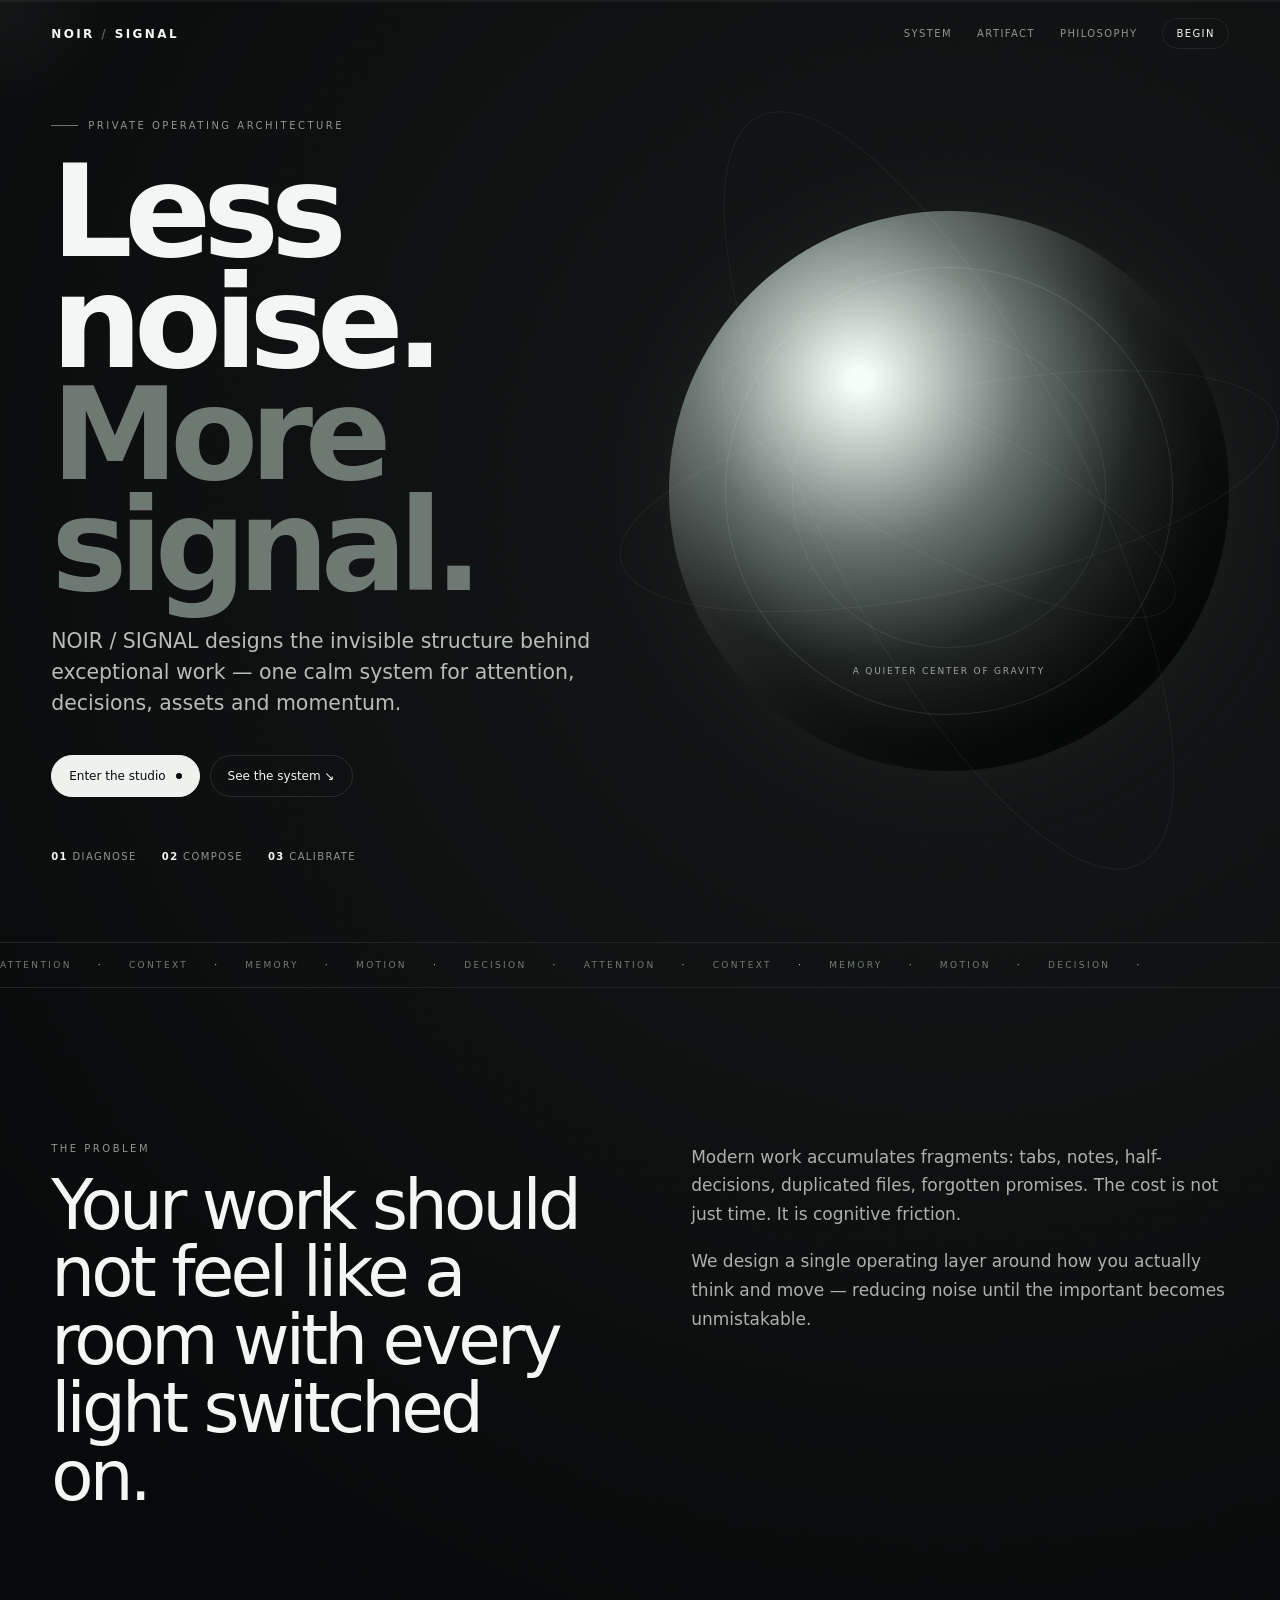
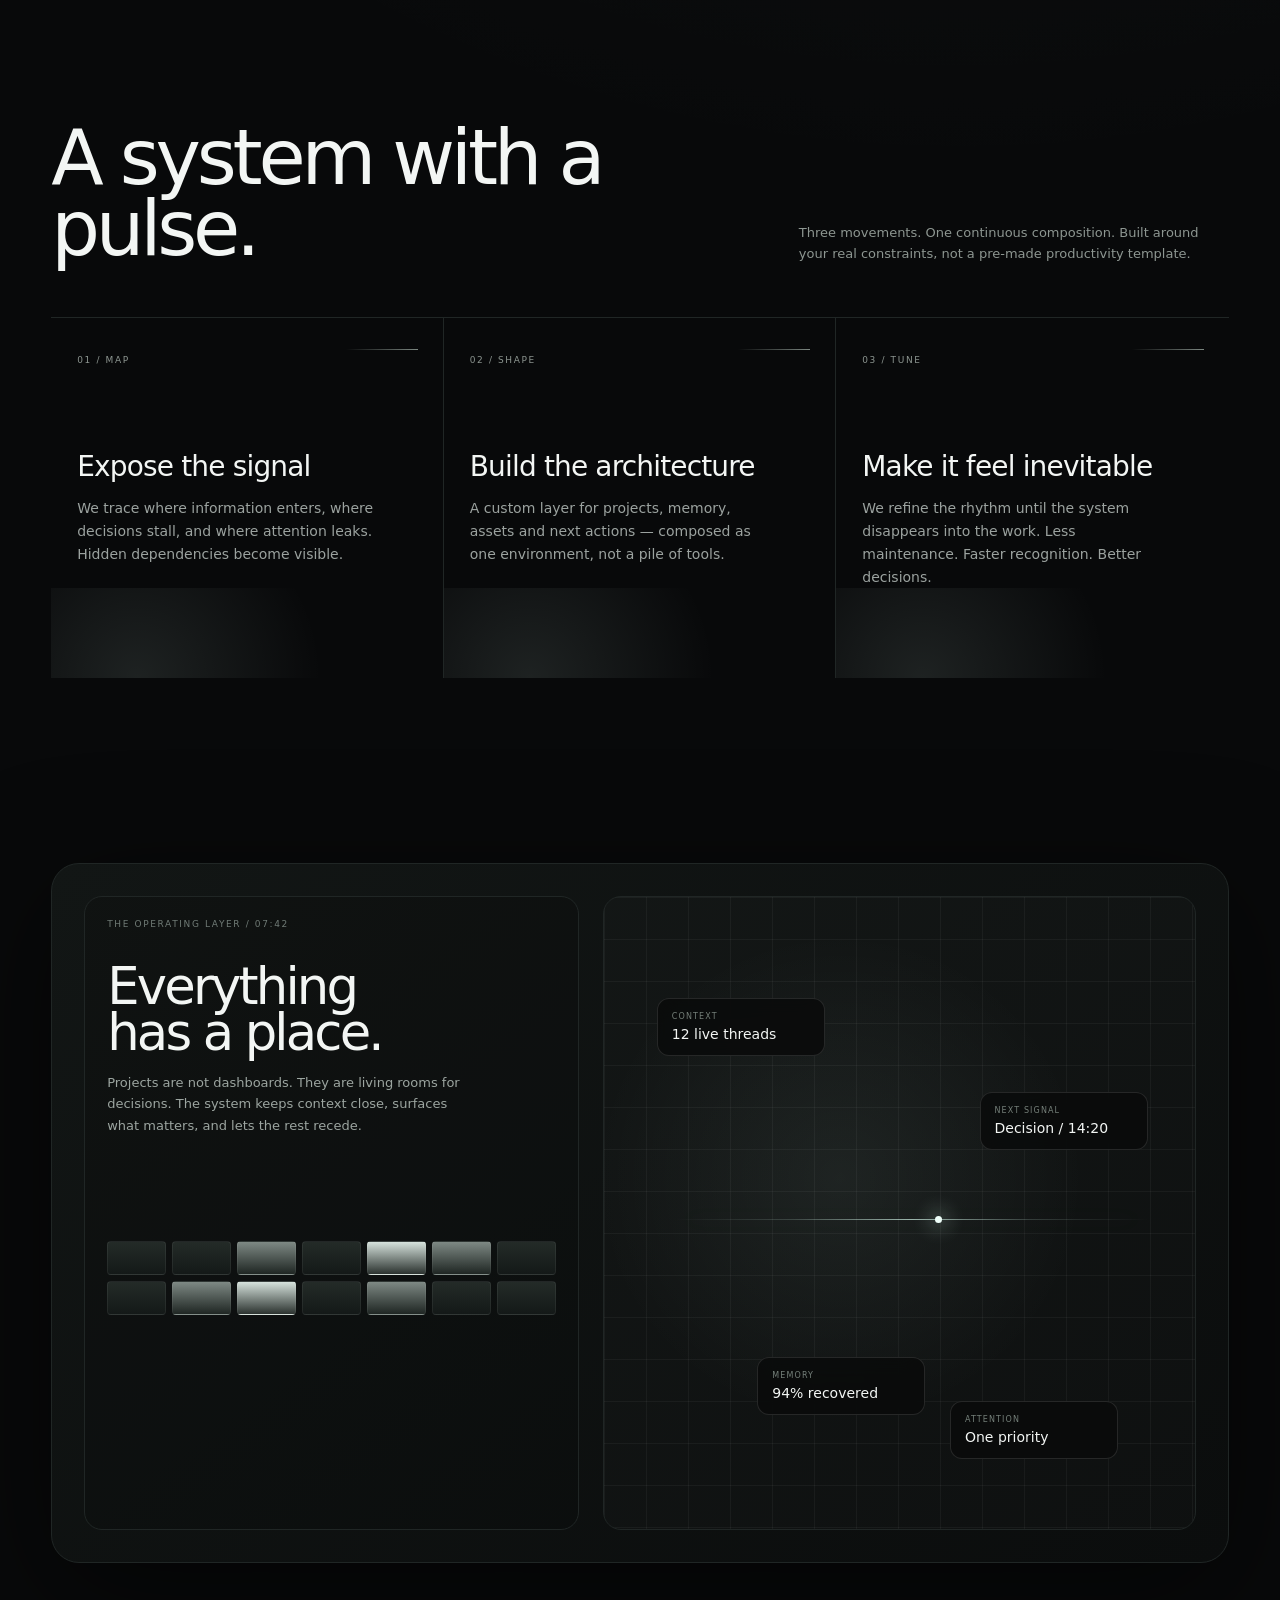
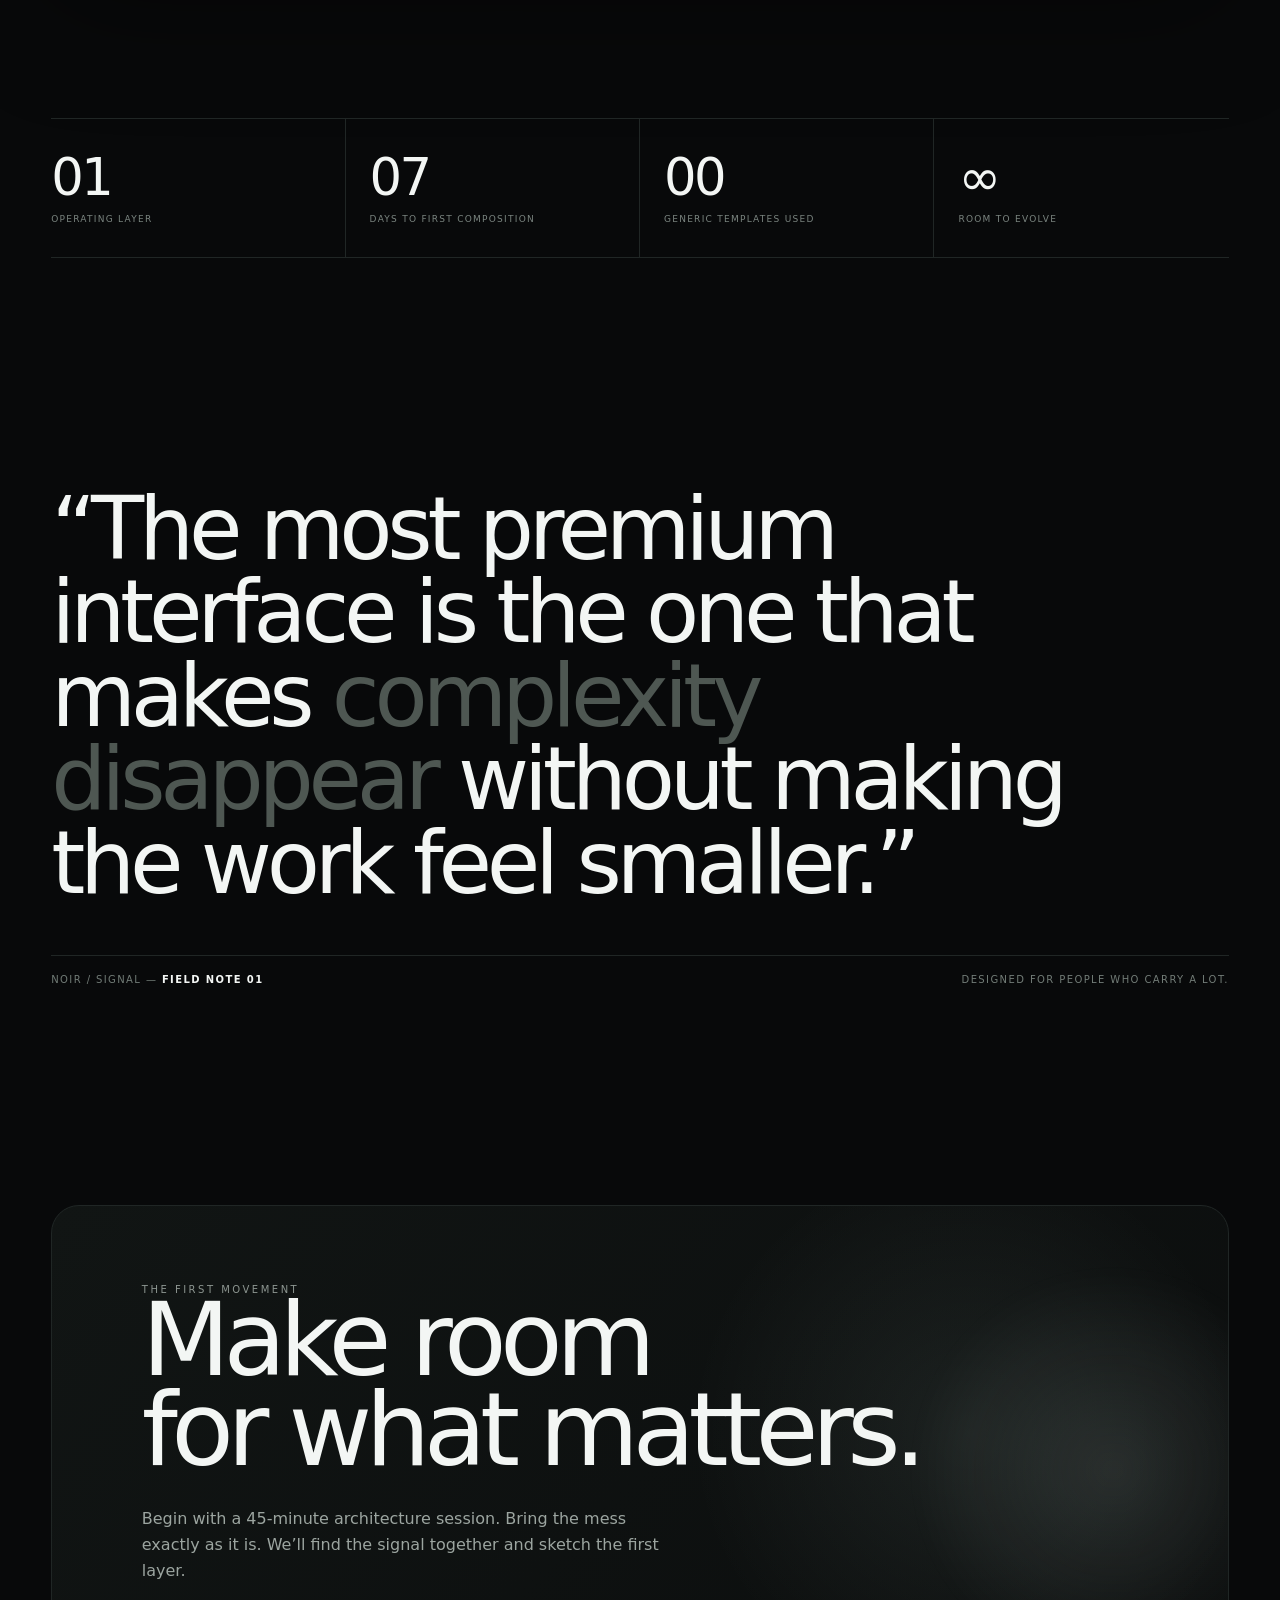
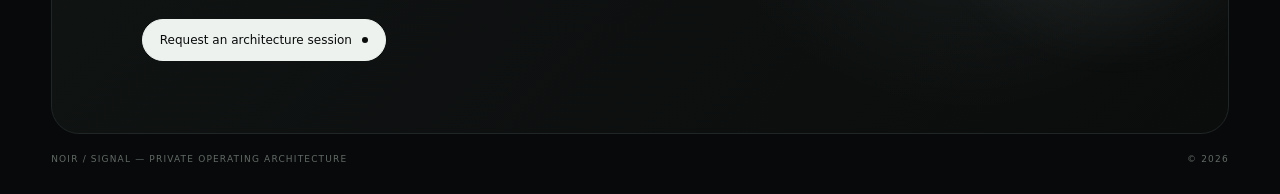
==== commit e9797e93: "Switch live homepage to Noir Signal" ====
--- a/index.html
+++ b/index.html
@@ -1,64 +1,57 @@
 <!doctype html>
 <html lang="en">
 <head>
-<meta charset="utf-8"><meta name="viewport" content="width=device-width,initial-scale=1,viewport-fit=cover">
-<meta name="theme-color" content="#030403"><meta name="description" content="Wild Romania — Hoia-Baciu Paranormal Forest">
-<title>Wild Romania — Hoia-Baciu Paranormal Forest</title>
-<link rel="preconnect" href="https://fonts.googleapis.com"><link rel="preconnect" href="https://fonts.gstatic.com" crossorigin>
-<link href="https://fonts.googleapis.com/css2?family=Caveat:wght@600;700&family=DM+Sans:wght@400;500;600;700&family=Manrope:wght@600;700;800&display=swap" rel="stylesheet">
+<meta charset="utf-8">
+<meta name="viewport" content="width=device-width,initial-scale=1">
+<meta name="theme-color" content="#08090a">
+<meta name="description" content="NOIR / SIGNAL — private operating architecture for people who need less noise and more signal.">
+<title>NOIR / SIGNAL — Private Operating Architecture</title>
 <style>
-:root{--bg:#030403;--fg:#f4f6f4;--muted:#8f9893;--dim:#66706b;--line:#24302a;--g:#2ef1a0;--max:706px}
-*{box-sizing:border-box}html{scroll-behavior:smooth;background:var(--bg)}body{margin:0;background:var(--bg);color:var(--fg);font-family:"DM Sans",sans-serif;-webkit-font-smoothing:antialiased}body.lock{overflow:hidden}button,input,textarea{font:inherit}.app{min-height:100vh;overflow-x:hidden}.shell,.head{width:min(calc(100% - 112px),var(--max));margin:auto}
-header{position:absolute;inset:0 0 auto;z-index:20}.head{height:126px;padding-top:31px;border-bottom:1px solid rgba(255,255,255,.14);display:flex;justify-content:space-between;align-items:flex-start}.brand{font:700 25px/1 Caveat,cursive;color:#fff;text-decoration:none}.nav{display:flex;gap:32px}.nav button,.mobile button{border:0;background:none;color:#9da39f;font-size:8px;letter-spacing:.15em;text-transform:uppercase;padding:10px 0 15px;position:relative;cursor:pointer}.nav button.active,.nav button:hover,.mobile button:hover{color:#fff}.nav button.active:after{content:"";position:absolute;left:0;right:0;bottom:-16px;height:2px;background:#0a0d0b}.hamb{display:none;background:transparent;border:1px solid rgba(255,255,255,.14);border-radius:50%;width:38px;height:38px;color:#fff}
-.mobile{display:none;position:absolute;right:0;top:66px;width:180px;padding:9px 14px;background:rgba(4,6,5,.97);border:1px solid rgba(255,255,255,.1);border-radius:10px}.mobile.open{display:flex;flex-direction:column}
-.hero{height:560px;position:relative;overflow:hidden}.hero:before{content:"";position:absolute;inset:0;background:url("https://images.pexels.com/photos/16795675/pexels-photo-16795675.jpeg?cs=srgb&fm=jpg&w=2000") center 39%/cover;filter:grayscale(.92) contrast(1.12) brightness(.68) saturate(.42);transform:scale(1.03)}.hero:after{content:"";position:absolute;inset:0;background:linear-gradient(180deg,rgba(1,4,4,.58),rgba(1,3,3,.05) 34%,rgba(1,3,3,.15) 55%,rgba(2,3,2,.96) 92%,var(--bg))}
-.heroContent{height:560px;position:relative;z-index:2;padding-top:184px;display:flex;flex-direction:column}.eyebrow{margin:0 0 16px;font-size:7px;letter-spacing:.26em;text-transform:uppercase;color:#8f98938c}h1{margin:0;font:800 61px/.88 Manrope,sans-serif;letter-spacing:-.062em}.heroBottom{margin-top:auto;padding-bottom:44px;display:flex;justify-content:flex-end}.weather{display:flex;flex-direction:column;gap:4px;font-size:7px;color:#8f9893}.weather strong{color:var(--g)}.temp{font:700 20px Manrope;color:#eef1ee;display:flex;gap:8px;align-items:center}
-main{position:relative}.editorial{display:grid;grid-template-columns:1fr 1fr;grid-template-rows:auto 226px auto;gap:0 42px;padding-top:6px}.intro{grid-column:1/3;display:grid;grid-template-columns:1fr 1fr;gap:42px}.title h2{margin:0;font:800 21px/1.04 Manrope;letter-spacing:-.034em}.line{width:32px;height:3px;margin-top:9px;background:var(--g);box-shadow:0 0 14px #2ef1a04d}.facts{margin-top:27px;display:grid;gap:14px}.fact{display:flex;gap:9px;align-items:center;font-size:9px;color:#f3f5f3aa}.fact b{color:var(--g);font-weight:500;width:11px;text-align:center}.copy{padding-top:2px;display:grid;grid-template-columns:1fr 1fr;gap:18px}.copy p,.block p{margin:0;font-size:9px;line-height:1.7;color:#f3f5f38a}.pill{margin-top:11px;width:160px;height:34px;border-radius:99px;border:1px solid #2ef1a0b3;background:none;color:#f3f5f3e6;display:flex;align-items:center;justify-content:space-between;padding:0 10px 0 14px;font-size:8px;letter-spacing:.14em;text-transform:uppercase;cursor:pointer}.forest{grid-column:1;grid-row:2;height:226px;margin-top:20px;position:relative;overflow:hidden}.forest img,.video img{width:100%;height:100%;object-fit:cover;filter:grayscale(.9) contrast(1.16) brightness(.47) saturate(.45)}.forest:after,.video:after{content:"";position:absolute;inset:0;background:linear-gradient(180deg,#0002,#000c)}
-.block{grid-column:2;grid-row:2;align-self:end;padding-bottom:14px}.block p{margin-top:22px}.stats{margin-top:18px;display:grid;gap:7px;font-size:7px;color:#f3f5f36a;text-transform:uppercase;letter-spacing:.1em}.stats b{margin-left:6px;color:#f3f5f3b3}
-.discover{grid-column:1;grid-row:3;padding-top:66px;padding-bottom:51px}.discover .pill{margin-left:98px}.video{grid-column:2;grid-row:3;height:195px;margin-top:36px;position:relative;overflow:hidden;border-radius:5px}.video button{position:absolute;inset:0;border:0;background:none;color:#fff;display:flex;align-items:flex-end;gap:12px;padding:0 19px 18px;text-align:left;cursor:pointer;z-index:2}.play{width:39px;height:39px;border:1px solid #fff7;border-radius:50%;background:#eef5f233;display:grid;place-items:center}.video strong{display:block;font:700 19px/1 Manrope}.video small{display:block;margin-top:4px;font-size:7px;color:#f3f5f376}
-footer{border-top:1px solid rgba(255,255,255,.14);padding:31px 0 60px;display:grid;grid-template-columns:1.25fr 1fr auto;gap:38px}.footerCols{display:grid;grid-template-columns:1fr 1fr;gap:32px}.footerCols div{display:grid;gap:7px}.footerCols span{font-size:8px;letter-spacing:.14em;color:#f3f5f3b3}.footerCols button{border:0;background:none;text-align:left;padding:0;color:#f3f5f370;font-size:7px;cursor:pointer}.footerSocial{display:flex;gap:8px}.footerSocial a{width:27px;height:27px;border:1px solid #fff2;border-radius:50%;display:grid;place-items:center;color:#f3f5f385;text-decoration:none;font-size:8px}.footerBrand p{font-size:8px;color:#f3f5f373;margin:15px 0}
-.modalBg{position:fixed;inset:0;z-index:100;display:grid;place-items:center;padding:20px;background:#000d;backdrop-filter:blur(10px)}.modalBg[hidden]{display:none}.modal{width:min(760px,100%);max-height:86vh;overflow:auto;background:#070b09;border:1px solid #fff2;border-radius:10px;padding:16px}.mhead{display:flex;justify-content:space-between;align-items:center;padding:4px 2px 12px;border-bottom:1px solid #fff1}.mhead h2{margin:0;font:700 19px Manrope}.close{width:32px;height:32px;border:1px solid #fff2;border-radius:50%;background:none;color:#fff;font-size:21px;cursor:pointer}.frame{aspect-ratio:16/9;margin-top:14px}.frame iframe{width:100%;height:100%;border:0}.galleryMain{height:440px;margin-top:14px;position:relative;overflow:hidden;border-radius:7px}.galleryMain img{width:100%;height:100%;object-fit:cover;filter:grayscale(.76) brightness(.72) saturate(.55)}.arr{position:absolute;top:50%;transform:translateY(-50%);width:39px;height:39px;border:1px solid #fff4;border-radius:50%;background:#0006;color:#fff;font-size:25px}.left{left:11px}.right{right:11px}.caption{position:absolute;left:15px;bottom:12px;font-size:8px;letter-spacing:.15em;text-transform:uppercase;color:#fff8}.thumbs{display:grid;grid-template-columns:repeat(6,1fr);gap:7px;margin-top:8px}.thumbs button{padding:0;border:1px solid transparent;background:none;aspect-ratio:1.55;border-radius:4px;overflow:hidden}.thumbs button.active{border-color:var(--g)}.thumbs img{width:100%;height:100%;object-fit:cover}
-form{display:grid;gap:13px;margin-top:14px}label{display:grid;gap:6px;font-size:8px;letter-spacing:.1em;text-transform:uppercase;color:#f3f5f3a6}input,textarea{width:100%;background:#fff1;border:1px solid #fff2;border-radius:6px;color:#fff;padding:10px 11px;font-size:10px}textarea{min-height:120px;resize:vertical}.error{color:#ff9a9a;font-size:9px}.success{padding:42px 10px 25px;text-align:center}.success h3{font:700 22px Manrope}.success p{font-size:9px;line-height:1.7;color:#f3f5f37a}.focus:focus-visible,button:focus-visible,a:focus-visible,input:focus-visible,textarea:focus-visible{outline:2px solid var(--g);outline-offset:3px}
-@media(max-width:760px){.shell,.head{width:min(calc(100% - 40px),706px)}.head{height:86px;padding-top:18px}.nav{display:none}.hamb{display:grid;place-items:center}.hero,.heroContent{height:610px}.heroContent{padding-top:150px}.hero h1{font-size:clamp(46px,13vw,61px)}.editorial{display:block;padding-top:5px}.intro{display:block}.copy{display:block;margin-top:25px}.copy p{margin-bottom:15px}.forest{height:250px;margin-top:34px}.block{margin-top:35px;padding-bottom:0}.discover{padding:48px 0 22px}.discover .pill{margin-left:0}.video{height:205px;margin-top:16px}.footer{grid-template-columns:1fr!important}.footerSocial{margin-top:4px}.galleryMain{height:340px}.thumbs{grid-template-columns:repeat(3,1fr)}}@media(prefers-reduced-motion:reduce){html{scroll-behavior:auto}}
+:root{--bg:#08090a;--panel:#111414;--ink:#f3f6f4;--muted:#8d9691;--line:#202625;--soft:#6e7873;--glow:#d9fff1;--acid:#ddff79;--ease:cubic-bezier(.22,.78,.2,1)}
+*{box-sizing:border-box}html{scroll-behavior:smooth}body{margin:0;background:radial-gradient(circle at 75% 10%,#d9fff110,transparent 28%),var(--bg);color:var(--ink);font-family:Inter,ui-sans-serif,system-ui,-apple-system,Segoe UI,sans-serif;overflow-x:hidden}body:before{content:"";position:fixed;inset:0;pointer-events:none;opacity:.08;background-image:radial-gradient(#fff 0.5px,transparent .5px);background-size:4px 4px;z-index:30}
+a{color:inherit;text-decoration:none}button{font:inherit;color:inherit}.wrap{width:min(1400px,92vw);margin:auto}.bar{position:fixed;left:0;top:0;width:100%;height:2px;background:#ffffff0c;z-index:99}.bar i{display:block;height:100%;width:0;background:linear-gradient(90deg,#8e9993,var(--glow));box-shadow:0 0 16px #d9fff166}
+header{position:fixed;inset:0 0 auto;display:flex;justify-content:space-between;align-items:center;padding:18px 4vw;z-index:50}.brand{font-size:12px;letter-spacing:.2em;font-weight:700}.brand span{opacity:.35}nav{display:flex;gap:25px;align-items:center;font-size:10px;letter-spacing:.14em;text-transform:uppercase;color:var(--muted)}nav a{transition:.3s}nav a:hover{color:var(--ink)}.pill{border:1px solid var(--line);border-radius:999px;padding:9px 13px;color:var(--ink)}
+section{position:relative}.hero{min-height:100vh;display:grid;align-items:center;padding:120px 0 80px}.hero-grid{display:grid;grid-template-columns:1.08fr .92fr;gap:5vw;align-items:center}.kicker,.label{font-size:10px;letter-spacing:.25em;text-transform:uppercase;color:var(--muted)}.kicker{display:flex;gap:10px;align-items:center}.kicker:before{content:"";width:27px;height:1px;background:var(--soft)}h1{font-size:clamp(64px,10vw,146px);line-height:.87;letter-spacing:-.065em;font-weight:550;margin:25px 0}.sub{font-size:clamp(17px,1.6vw,22px);line-height:1.5;color:#b5bdb9;max-width:650px}.actions{display:flex;gap:10px;flex-wrap:wrap;margin-top:36px}.btn{display:inline-flex;align-items:center;gap:10px;border:1px solid #ffffff1f;border-radius:999px;padding:13px 17px;font-size:12px;transition:transform .35s var(--ease),border .35s,background .35s}.btn:hover{transform:translateY(-2px);border-color:#ffffff42}.primary{background:#edf2ef;color:#090a0a;border-color:#edf2ef}.dot{width:6px;height:6px;border-radius:50%;background:currentColor}.meta{display:flex;gap:25px;margin-top:54px;font-size:10px;letter-spacing:.14em;text-transform:uppercase;color:var(--muted)}.meta b{color:var(--ink)}
+.orbbox{min-height:540px;display:grid;place-items:center;position:relative}.orb{width:min(44vw,560px);aspect-ratio:1;border-radius:50%;background:radial-gradient(circle at 34% 30%,#f4fff9 0 2%,#bac7c1 14%,#66726d 31%,#252c29 52%,#111514 76%,#090a0a 100%);box-shadow:inset -50px -60px 105px #000b,inset 20px 15px 45px #fff2,0 0 110px #cffff20c;animation:float 9s ease-in-out infinite;position:relative}.orb:before,.orb:after{content:"";position:absolute;border:1px solid #ecfff71c;border-radius:50%;inset:10%;transform:rotate(24deg)}.orb:after{inset:22%;transform:rotate(-37deg);border-color:#ecfff713}.ring{position:absolute;left:-10%;top:32%;width:120%;height:36%;border:1px solid #ecfff710;border-radius:50%;transform:rotate(-12deg);animation:spin 18s linear infinite}.r2{width:90%;height:25%;left:5%;top:37%;transform:rotate(27deg);animation-direction:reverse;animation-duration:13s}.r3{width:150%;height:48%;left:-25%;top:26%;transform:rotate(63deg);animation-duration:28s}.orb small{position:absolute;left:0;right:0;bottom:17%;text-align:center;font-size:9px;letter-spacing:.2em;color:#f5fffa99;text-transform:uppercase}@keyframes float{50%{transform:translateY(-11px)}to{transform:translateY(0)}}@keyframes spin{to{transform:rotate(348deg)}}
+.marquee{border-block:1px solid var(--line);overflow:hidden;white-space:nowrap}.track{display:inline-flex;gap:26px;padding:17px 0;animation:marq 22s linear infinite;font-size:9px;letter-spacing:.26em;color:#737d78}.track em{font-style:normal;color:#d9e2de}@keyframes marq{to{transform:translateX(-50%)}}
+.intro{padding:155px 0 125px}.introgrid{display:grid;grid-template-columns:1fr 1fr;gap:8vw}.intro h2{font-size:clamp(40px,5.4vw,78px);letter-spacing:-.055em;line-height:.98;font-weight:500;margin:18px 0}.copy{font-size:17px;line-height:1.7;color:#aab2ae;max-width:580px}.copy p{margin:0 0 18px}
+.system{padding:70px 0 155px}.syshead{display:flex;justify-content:space-between;gap:30px;align-items:end;margin-bottom:52px}.syshead h2{margin:0;font-size:clamp(40px,6vw,82px);line-height:.92;letter-spacing:-.055em;font-weight:500}.syshead p{margin:0;color:var(--muted);max-width:430px;line-height:1.6;font-size:13px}.stages{display:grid;grid-template-columns:repeat(3,1fr);border-top:1px solid var(--line)}.stage{min-height:360px;padding:30px 26px;border-right:1px solid var(--line);position:relative;overflow:hidden}.stage:last-child{border-right:0}.stage .num{font-size:9px;letter-spacing:.18em;color:var(--muted)}.stage .line{position:absolute;right:25px;top:31px;width:72px;height:1px;background:linear-gradient(90deg,transparent,#7c8781)}.stage h3{font-size:28px;letter-spacing:-.03em;font-weight:500;margin:83px 0 13px}.stage p{font-size:14px;line-height:1.65;color:#9ba29f;max-width:300px}.stage:after{content:"";position:absolute;left:-20%;right:-20%;bottom:-90px;height:180px;background:radial-gradient(circle,#dffff21a,transparent 64%);transform:translateX(-20%);transition:.8s var(--ease)}.stage:hover:after{transform:translateX(20%)}
+.artifact{padding:30px 0 155px}.shell{min-height:700px;border:1px solid var(--line);border-radius:28px;overflow:hidden;background:radial-gradient(circle at 67% 45%,#d9fff111,transparent 28%),linear-gradient(145deg,#121615,#0b0d0d);position:relative;box-shadow:0 30px 120px #0008}.ui{position:absolute;inset:0;padding:32px;display:grid;grid-template-columns:1fr 1.2fr;gap:24px}.panel{border:1px solid var(--line);border-radius:18px;padding:22px;background:#0002}.tiny{font-size:9px;letter-spacing:.18em;text-transform:uppercase;color:#707b76}.panel h3{font-size:clamp(36px,4vw,66px);line-height:.9;letter-spacing:-.055em;font-weight:500;margin:34px 0 17px}.panel p{font-size:13px;line-height:1.65;color:#9ca5a0;max-width:370px}.bars{display:grid;grid-template-columns:repeat(7,1fr);gap:6px;margin-top:105px}.bars span{height:34px;border:1px solid #ffffff10;border-radius:4px;background:linear-gradient(#242b28,#141918)}.bars span:nth-child(3n){background:linear-gradient(#7e8984,#1f2623)}.bars span:nth-child(5n){background:linear-gradient(#d6e2dc,#2b322f)}.canvas{position:relative;border:1px solid var(--line);border-radius:18px;overflow:hidden;background:#ffffff03}.grid{position:absolute;inset:0;background-image:linear-gradient(#ffffff0b 1px,transparent 1px),linear-gradient(90deg,#ffffff0b 1px,transparent 1px);background-size:42px 42px}.pulse{position:absolute;left:12%;right:8%;top:51%;height:1px;background:linear-gradient(90deg,transparent,#d9fff12b,#d9fff1aa,#d9fff12b,transparent);box-shadow:0 0 28px #d9fff126}.pulse:after{content:"";position:absolute;left:55%;top:-3px;width:7px;height:7px;border-radius:50%;background:#effffa;box-shadow:0 0 20px 5px #d9fff155}.card{position:absolute;padding:13px 14px;min-width:168px;border:1px solid #ffffff1d;border-radius:12px;background:#0a0c0ce8;backdrop-filter:blur(10px)}.card small{display:block;font-size:8px;letter-spacing:.14em;text-transform:uppercase;color:#75807a}.card b{display:block;margin-top:5px;font-size:14px;font-weight:500}.c1{left:9%;top:16%}.c2{right:8%;top:31%}.c3{left:26%;bottom:18%}.c4{right:13%;bottom:11%}
+.stats{padding:0 0 150px}.statsgrid{display:grid;grid-template-columns:repeat(4,1fr);border-block:1px solid var(--line)}.stat{padding:28px 0 33px;border-right:1px solid var(--line)}.stat:not(:first-child){padding-left:24px}.stat:last-child{border-right:0}.stat b{display:block;font-size:clamp(36px,4vw,56px);letter-spacing:-.05em;font-weight:500}.stat span{display:block;margin-top:7px;font-size:9px;letter-spacing:.14em;text-transform:uppercase;color:#7b8580}
+.manifesto{padding:80px 0 165px}.quote{font-size:clamp(44px,6.8vw,98px);line-height:.96;letter-spacing:-.06em;font-weight:500;max-width:1100px}.dim{color:#4e5752}.quotefoot{display:flex;justify-content:space-between;gap:20px;margin-top:50px;padding-top:18px;border-top:1px solid var(--line);font-size:10px;letter-spacing:.14em;text-transform:uppercase;color:#727c77}.quotefoot b{color:var(--ink)}
+.final{padding:55px 0 30px}.finalshell{border:1px solid var(--line);border-radius:28px;padding:78px 7vw 72px;overflow:hidden;position:relative;background:radial-gradient(circle at 78% 43%,#d9fff113,transparent 29%),linear-gradient(135deg,#111514,#0b0d0d)}.finalshell h2{margin:0;font-size:clamp(54px,8vw,114px);line-height:.88;letter-spacing:-.065em;font-weight:500;position:relative}.finalshell p{max-width:540px;color:#9ca5a0;line-height:1.65;margin:30px 0 34px;position:relative}.halo{position:absolute;width:430px;height:430px;right:-100px;top:50%;transform:translateY(-50%);border-radius:50%;background:radial-gradient(circle,#e8fff71a,transparent 68%);filter:blur(3px)}.fine{display:flex;justify-content:space-between;padding-top:20px;font-size:9px;letter-spacing:.13em;text-transform:uppercase;color:#626b66}
+.reveal{opacity:0;transform:translateY(34px);transition:opacity .85s var(--ease),transform .85s var(--ease)}.reveal.on{opacity:1;transform:none}.cursor{position:fixed;z-index:2;width:260px;height:260px;pointer-events:none;transform:translate(-50%,-50%);border-radius:50%;background:radial-gradient(circle,#d9fff10d,transparent 67%)}
+@media(max-width:900px){nav a:not(.pill){display:none}.hero-grid,.introgrid{grid-template-columns:1fr}.orbbox{min-height:420px}.orb{width:min(70vw,480px)}.stages{grid-template-columns:1fr}.stage{border-right:0;border-bottom:1px solid var(--line)}.stage:last-child{border-bottom:0}.ui{grid-template-columns:1fr}.shell{min-height:980px}.canvas{min-height:400px}.statsgrid{grid-template-columns:1fr 1fr}.stat:nth-child(2n){border-right:0}.stat:nth-child(n+3){border-top:1px solid var(--line)}}
+@media(max-width:620px){header{padding:15px 20px}.wrap{width:92vw}.hero{padding-top:110px}.orbbox{min-height:330px}.orb{width:78vw}.meta{gap:14px;flex-wrap:wrap}.intro,.system,.manifesto{padding-top:110px}.system{padding-bottom:110px}.artifact{padding-bottom:110px}.ui{padding:15px}.shell{min-height:910px}.c1{left:4%}.c2{right:4%}.c3{left:6%}.c4{right:4%}.statsgrid{grid-template-columns:1fr}.stat,.stat:not(:first-child){padding-left:0;border-right:0}.stat+ .stat{border-top:1px solid var(--line)}.fine,.quotefoot{flex-direction:column}.cursor{display:none}}
+@media(prefers-reduced-motion:reduce){html{scroll-behavior:auto}.orb,.ring,.track{animation:none}.reveal{transition:none}}
 </style>
 </head>
 <body>
-<div class="app">
-<header><div class="head"><a class="brand" href="#about">Wild Romania</a>
-<nav class="nav" aria-label="Primary"><button class="active" data-go="about">About</button><button data-go="guide">Guide</button><button data-open="gallery">Gallery</button><button data-open="contact">Contact</button></nav>
-<button class="hamb" aria-label="Open menu" aria-expanded="false">☰</button><div class="mobile"><button data-go="about">About</button><button data-go="guide">Guide</button><button data-open="gallery">Gallery</button><button data-open="contact">Contact</button></div>
-</div></header>
-<section class="hero"><div class="heroContent shell"><p class="eyebrow">Transylvania · Cluj County · Romania</p><h1>Hoia-Baciu<br>Paranormal<br>Forest</h1><div class="heroBottom"><div class="weather"><span>expect mystery in <strong>November</strong></span><span class="temp">☁ 11°C</span></div></div></div></section>
-<main id="about" class="editorial shell">
-<section id="guide" class="intro"><div><div class="title"><h2>Visiting the Hoia-Baciu Forest</h2><div class="line"></div></div><div class="facts"><div class="fact"><b>⌖</b>Cluj County, Transylvania, Romania</div><div class="fact"><b>◫</b>46.7577° N, 23.5726° E</div><div class="fact"><b>◷</b>2–5 hours recommended</div></div></div><div class="copy"><p>The forest sits on the western edge of Cluj-Napoca, where rolling Transylvanian terrain folds into dense woodland. Local stories made the central clearing famous; the landscape itself rewards a slower visit.</p><p>Early morning or late afternoon gives the low-contrast fog and deep silhouettes that define this atmosphere. Treat supernatural stories as folklore rather than established evidence.</p><button class="pill" data-go="phenomena">Read more <span>→</span></button></div></section>
-<div class="forest"><img src="https://images.pexels.com/photos/6017051/pexels-photo-6017051.jpeg?cs=srgb&fm=jpg&w=1200" alt="Misty forest"></div>
-<section id="phenomena" class="block"><div class="title"><h2>Paranormal phenomena</h2><div class="line"></div></div><p>Hoia-Baciu is surrounded by stories of strange lights, missing time, unexplained sensations and unusual photographs. These accounts are part of the forest’s cultural mythology; individual claims vary in reliability.</p><div class="stats"><span>01 <b>Poiana Rotundă</b></span><span>02 <b>1968 photograph</b></span><span>03 <b>Modern folklore</b></span></div></section>
-<section id="discoveries" class="discover"><div class="title"><h2>Discoveries</h2><div class="line"></div></div><p class="blockp">Beyond the legend, the forest is an interesting field guide to topography, ecology and the way a place becomes story. Twisted trunks, dense undergrowth and sudden shifts in visibility can feel uncanny long before any folklore is introduced.</p><button class="pill" data-open="gallery">Read more <span>→</span></button></section>
-<div class="video"><img src="https://images.pexels.com/photos/16795675/pexels-photo-16795675.jpeg?cs=srgb&fm=jpg&w=1400" alt="Foggy pine forest"><button data-open="video"><span class="play">▶</span><span><strong>Watch the video</strong><small>A field guide to the forest</small></span></button></div>
+<div class="bar"><i id="progress"></i></div><div class="cursor" id="cursor"></div>
+<header><a class="brand" href="#top">NOIR <span>/</span> SIGNAL</a><nav><a href="#system">System</a><a href="#artifact">Artifact</a><a href="#philosophy">Philosophy</a><a class="pill" href="#start">Begin</a></nav></header>
+<main id="top">
+<section class="hero wrap"><div class="hero-grid">
+<div class="reveal"><div class="kicker">Private operating architecture</div><h1>Less noise.<br><span style="color:#6f7974">More signal.</span></h1><p class="sub">NOIR / SIGNAL designs the invisible structure behind exceptional work — one calm system for attention, decisions, assets and momentum.</p><div class="actions"><a class="btn primary" href="#start">Enter the studio <span class="dot"></span></a><a class="btn" href="#artifact">See the system ↘</a></div><div class="meta"><span><b>01</b> Diagnose</span><span><b>02</b> Compose</span><span><b>03</b> Calibrate</span></div></div>
+<div class="orbbox reveal"><div class="orb"><span class="ring"></span><span class="ring r2"></span><span class="ring r3"></span><small>A quieter center of gravity</small></div></div>
+</div></section>
+<div class="marquee"><div class="track">ATTENTION <em>·</em> CONTEXT <em>·</em> MEMORY <em>·</em> MOTION <em>·</em> DECISION <em>·</em> ATTENTION <em>·</em> CONTEXT <em>·</em> MEMORY <em>·</em> MOTION <em>·</em> DECISION <em>·</em></div></div>
+<section class="intro wrap"><div class="introgrid"><div class="reveal"><div class="label">The problem</div><h2>Your work should not feel like a room with every light switched on.</h2></div><div class="copy reveal"><p>Modern work accumulates fragments: tabs, notes, half-decisions, duplicated files, forgotten promises. The cost is not just time. It is cognitive friction.</p><p>We design a single operating layer around how you actually think and move — reducing noise until the important becomes unmistakable.</p></div></div></section>
+<section class="system wrap" id="system"><div class="syshead reveal"><h2>A system with a pulse.</h2><p>Three movements. One continuous composition. Built around your real constraints, not a pre-made productivity template.</p></div><div class="stages">
+<article class="stage reveal"><span class="num">01 / MAP</span><span class="line"></span><h3>Expose the signal</h3><p>We trace where information enters, where decisions stall, and where attention leaks. Hidden dependencies become visible.</p></article>
+<article class="stage reveal"><span class="num">02 / SHAPE</span><span class="line"></span><h3>Build the architecture</h3><p>A custom layer for projects, memory, assets and next actions — composed as one environment, not a pile of tools.</p></article>
+<article class="stage reveal"><span class="num">03 / TUNE</span><span class="line"></span><h3>Make it feel inevitable</h3><p>We refine the rhythm until the system disappears into the work. Less maintenance. Faster recognition. Better decisions.</p></article>
+</div></section>
+<section class="artifact wrap" id="artifact"><div class="shell reveal"><div class="ui"><div class="panel"><div class="tiny">The operating layer / 07:42</div><h3>Everything<br>has a place.</h3><p>Projects are not dashboards. They are living rooms for decisions. The system keeps context close, surfaces what matters, and lets the rest recede.</p><div class="bars" aria-hidden="true"><span></span><span></span><span></span><span></span><span></span><span></span><span></span><span></span><span></span><span></span><span></span><span></span><span></span><span></span></div></div>
+<div class="canvas"><div class="grid"></div><div class="pulse"></div><div class="card c1"><small>Context</small><b>12 live threads</b></div><div class="card c2"><small>Next signal</small><b>Decision / 14:20</b></div><div class="card c3"><small>Memory</small><b>94% recovered</b></div><div class="card c4"><small>Attention</small><b>One priority</b></div></div></div></div></section>
+<section class="stats wrap"><div class="statsgrid reveal"><div class="stat"><b>01</b><span>Operating layer</span></div><div class="stat"><b>07</b><span>Days to first composition</span></div><div class="stat"><b>00</b><span>Generic templates used</span></div><div class="stat"><b>∞</b><span>Room to evolve</span></div></div></section>
+<section class="manifesto wrap" id="philosophy"><div class="quote reveal">“The most premium interface is the one that makes <span class="dim">complexity disappear</span> without making the work feel smaller.”</div><div class="quotefoot reveal"><span>NOIR / SIGNAL — <b>FIELD NOTE 01</b></span><span>Designed for people who carry a lot.</span></div></section>
+<section class="final wrap" id="start"><div class="finalshell reveal"><div class="halo"></div><div class="label">The first movement</div><h2>Make room<br>for what matters.</h2><p>Begin with a 45-minute architecture session. Bring the mess exactly as it is. We’ll find the signal together and sketch the first layer.</p><a class="btn primary" href="mailto:studio@noirsignal.example?subject=Architecture%20Session">Request an architecture session <span class="dot"></span></a></div><div class="fine"><span>NOIR / SIGNAL — PRIVATE OPERATING ARCHITECTURE</span><span>© 2026</span></div></section>
 </main>
-<footer class="shell footer"><div class="footerBrand"><div class="brand">Wild Romania</div><p>Hoia-Baciu Paranormal Forest</p></div><div class="footerCols"><div><span>ABOUT</span><button data-go="about">Overview</button><button data-go="guide">Guide</button><button data-go="phenomena">Phenomena</button></div><div><span>DISCOVER</span><button data-open="gallery">Gallery</button><button data-go="discoveries">Field notes</button><button data-open="contact">Contact</button></div></div><div class="footerSocial"><a href="https://www.instagram.com/" target="_blank">IG</a><a href="mailto:hello@wild-romania.example">@</a><a href="https://www.linkedin.com/" target="_blank">in</a></div></footer>
-
-<div class="modalBg" id="videoModal" hidden><div class="modal" role="dialog" aria-modal="true"><div class="mhead"><h2>Hoia-Baciu field video</h2><button class="close" data-close="videoModal">×</button></div><div class="frame"><iframe title="Hoia-Baciu documentary" src="https://www.youtube.com/embed/SiluLXrliZM?rel=0" allowfullscreen></iframe></div></div></div>
-<div class="modalBg" id="galleryModal" hidden><div class="modal" role="dialog" aria-modal="true"><div class="mhead"><h2>Gallery</h2><button class="close" data-close="galleryModal">×</button></div><div class="galleryMain"><img id="gimg" alt="Forest gallery"><button class="arr left" id="prev">‹</button><button class="arr right" id="next">›</button><div class="caption" id="cap"></div></div><div class="thumbs" id="thumbs"></div></div></div>
-<div class="modalBg" id="contactModal" hidden><div class="modal" role="dialog" aria-modal="true"><div class="mhead"><h2>Contact</h2><button class="close" data-close="contactModal">×</button></div><form id="form"><label>Name<input id="name" required></label><label>Email<input id="email" type="email" required></label><label>Message<textarea id="msg" required minlength="15"></textarea></label><p class="error" id="err"></p><button class="pill" type="submit">Send <span>→</span></button></form><div class="success" id="ok" hidden><h3>Message prepared</h3><p>This static demo validates the form locally. Connect an endpoint to send it to a real inbox.</p></div></div></div>
-</div>
 <script>
-(()=>{const $=s=>document.querySelector(s), $$=s=>[...document.querySelectorAll(s)], mob=$(".mobile"),hamb=$(".hamb");
-const go=id=>{const e=$("#"+id);if(e)e.scrollIntoView({behavior:"smooth",block:"start"});mob.classList.remove("open");hamb.setAttribute("aria-expanded","false")};
-const open=id=>{$("#"+id).hidden=false;document.body.classList.add("lock")}, close=id=>{$("#"+id).hidden=true;if(!$$(".modalBg:not([hidden])").length)document.body.classList.remove("lock")};
-hamb.onclick=()=>{const o=!mob.classList.contains("open");mob.classList.toggle("open",o);hamb.setAttribute("aria-expanded",o)};
-$$("[data-go]").forEach(b=>b.onclick=()=>go(b.dataset.go));$$("[data-open]").forEach(b=>b.onclick=()=>open(b.dataset.open==="video"?"videoModal":b.dataset.open==="gallery"?"galleryModal":"contactModal"));$$("[data-close]").forEach(b=>b.onclick=()=>close(b.dataset.close));
-$$(".modalBg").forEach(m=>m.onclick=e=>{if(e.target===m)close(m.id)});document.onkeydown=e=>{if(e.key==="Escape"){const m=$$(".modalBg:not([hidden])").pop();m?close(m.id):mob.classList.remove("open")}};
-const imgs=[
-["https://images.pexels.com/photos/16795675/pexels-photo-16795675.jpeg?cs=srgb&fm=jpg&w=1600","Fog line"],
-["https://images.pexels.com/photos/6017051/pexels-photo-6017051.jpeg?cs=srgb&fm=jpg&w=1600","Morning mist"],
-["https://images.pexels.com/photos/28965733/pexels-photo-28965733.jpeg?cs=srgb&fm=jpg&w=1600","Autumn canopy"],
-["https://images.pexels.com/photos/34110744/pexels-photo-34110744.jpeg?cs=srgb&fm=jpg&w=1600","Silent edge"],
-["https://images.pexels.com/photos/6017051/pexels-photo-6017051.jpeg?cs=srgb&fm=jpg&w=1600","Deep woods"],
-["https://images.pexels.com/photos/28965733/pexels-photo-28965733.jpeg?cs=srgb&fm=jpg&w=1600","Cloud cover"]];
-let i=0;const gi=$("#gimg"),cap=$("#cap"),th=$("#thumbs"),render=()=>{gi.src=imgs[i][0];cap.textContent=String(i+1).padStart(2,"0")+" · "+imgs[i][1];$$(".thumbs button").forEach((b,n)=>b.classList.toggle("active",n===i))};
-imgs.forEach((x,n)=>{const b=document.createElement("button");b.innerHTML='<img src="'+x[0]+'" alt="">';b.onclick=()=>{i=n;render()};th.appendChild(b)});$("#prev").onclick=()=>{i=(i-1+imgs.length)%imgs.length;render()};$("#next").onclick=()=>{i=(i+1)%imgs.length;render()};render();
-$("#form").onsubmit=e=>{e.preventDefault();const n=$("#name").value.trim(),em=$("#email").value.trim(),m=$("#msg").value.trim(),err=$("#err");if(!n||!em||!m)err.textContent="Please complete all fields.";else if(!/^\S+@\S+\.\S+$/.test(em))err.textContent="Please enter a valid email address.";else if(m.length<15)err.textContent="Please make the message a little longer.";else{$("#form").hidden=true;$("#ok").hidden=false;err.textContent=""}};
-const nav=[["about","about"],["guide","guide"]];const obs=new IntersectionObserver(es=>{const v=es.filter(x=>x.isIntersecting).sort((a,b)=>b.intersectionRatio-a.intersectionRatio)[0];if(!v)return;$$(".nav button").forEach(b=>b.classList.toggle("active",b.dataset.go===v.target.id))},{rootMargin:"-45% 0px -45% 0px"});nav.forEach(([_,id])=>{const e=$("#"+id);if(e)obs.observe(e)});})();
+const p=document.getElementById('progress'),c=document.getElementById('cursor');
+const tick=()=>{const h=document.documentElement.scrollHeight-innerHeight;p.style.width=(h?scrollY/h*100:0)+'%'};addEventListener('scroll',tick,{passive:true});tick();
+if(matchMedia('(pointer:fine)').matches)addEventListener('pointermove',e=>{c.style.left=e.clientX+'px';c.style.top=e.clientY+'px'},{passive:true});
+const io=new IntersectionObserver(es=>es.forEach(e=>{if(e.isIntersecting){e.target.classList.add('on');io.unobserve(e.target)}}),{threshold:.12});document.querySelectorAll('.reveal').forEach((e,i)=>{e.style.transitionDelay=Math.min(i*35,210)+'ms';io.observe(e)});
+document.querySelectorAll('a[href^="#"]').forEach(a=>a.addEventListener('click',e=>{const t=document.querySelector(a.getAttribute('href'));if(t){e.preventDefault();t.scrollIntoView({behavior:'smooth'})}}));
 </script>
 </body></html>
